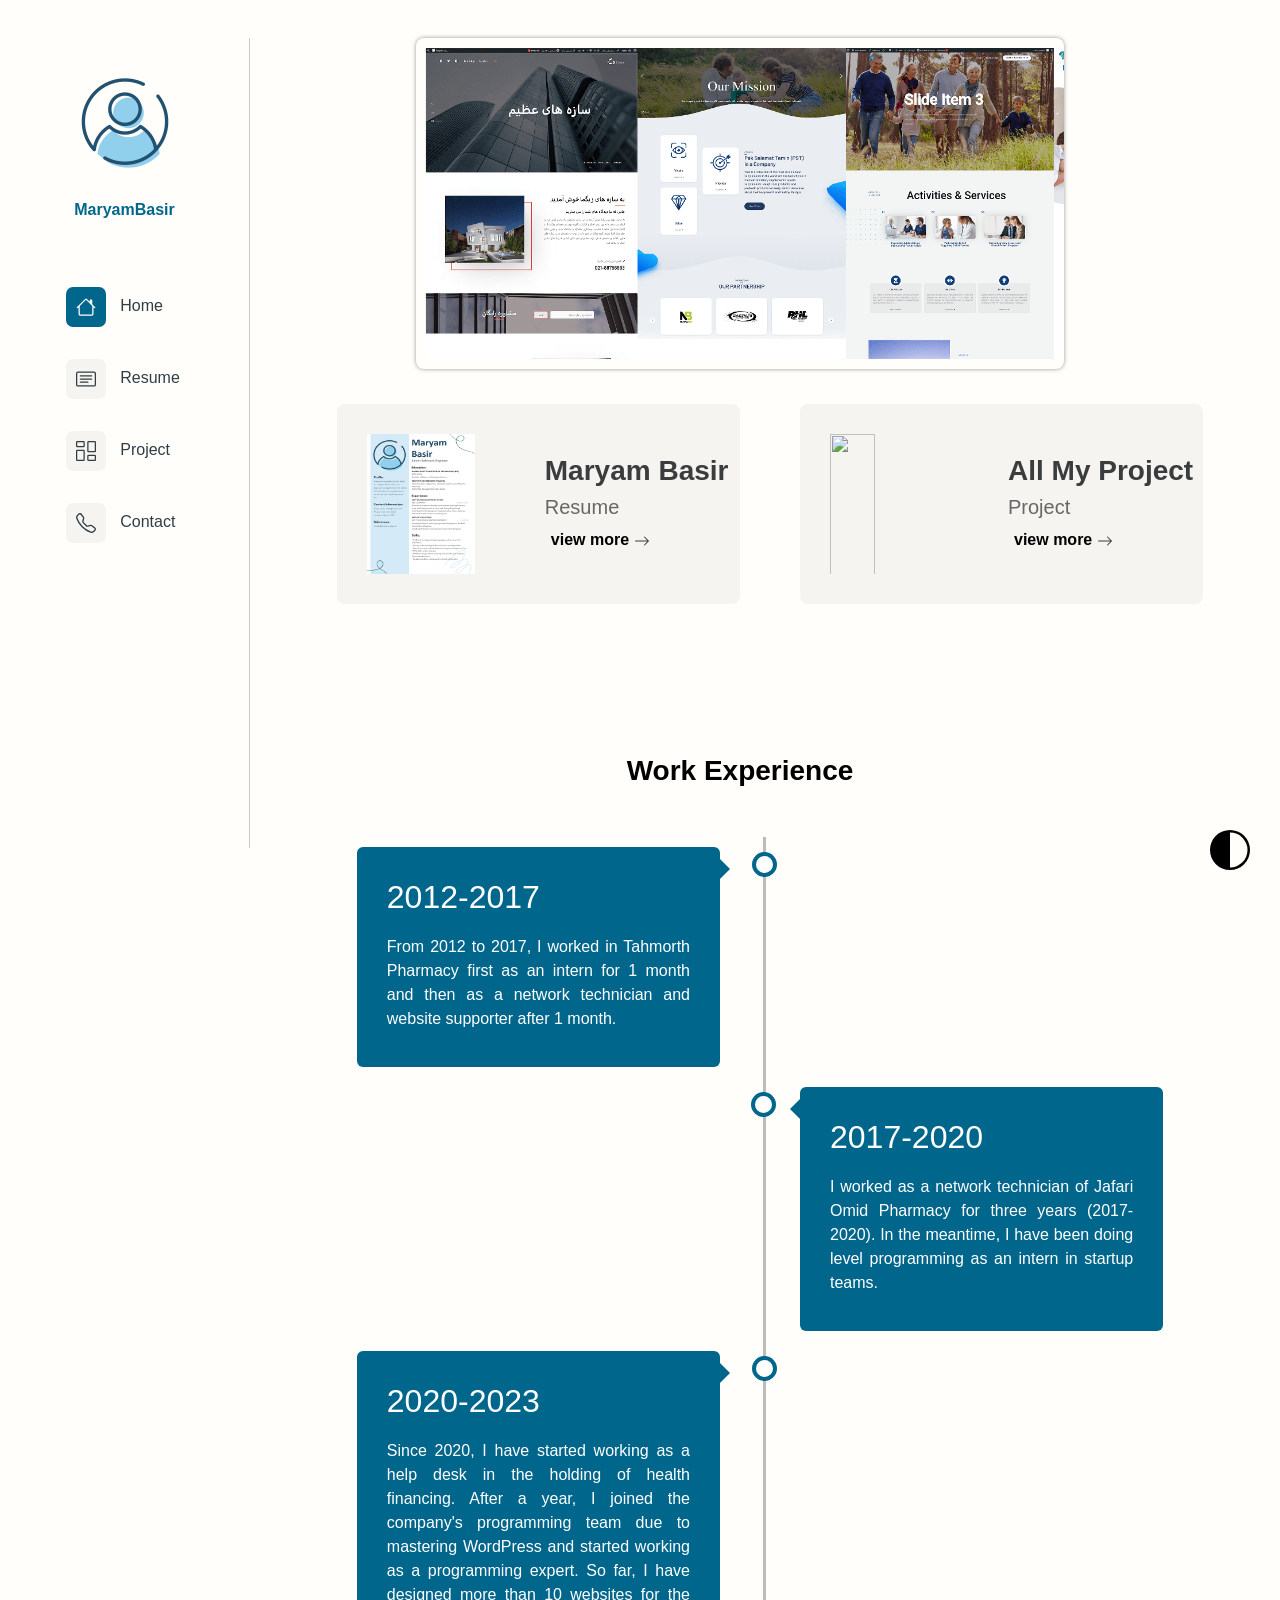
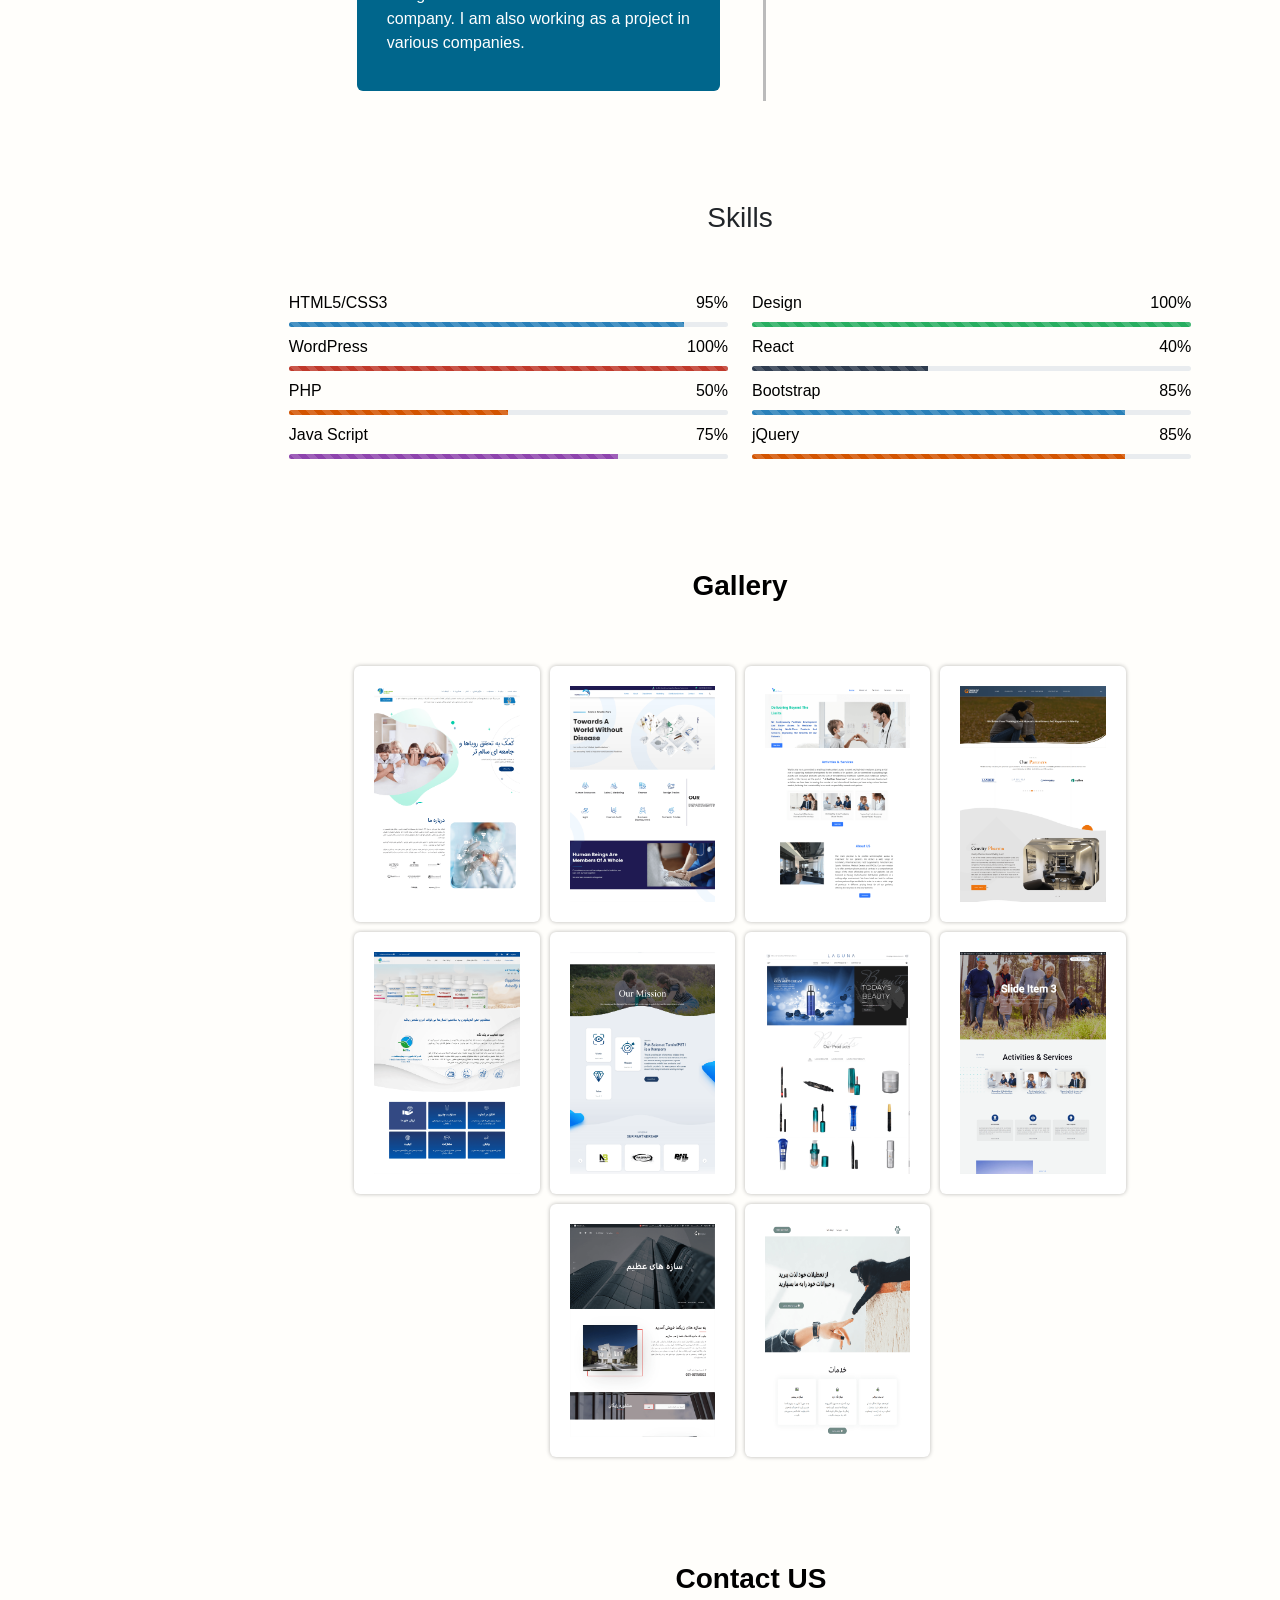
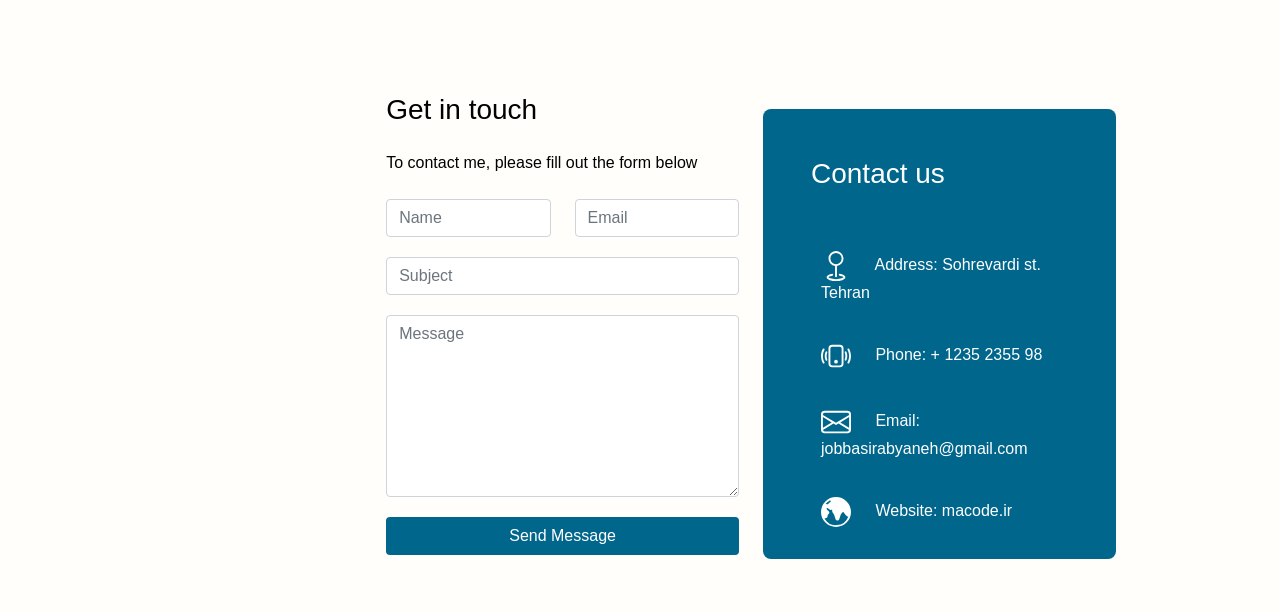
==== index.html @ 0534654c "Update index.html" ====
<!DOCTYPE html>
<html lang="en" data-theme="light">

<head>
    <meta charset="UTF-8">
    <meta name="viewport" content="width=device-width, initial-scale=1.0">
    <link rel="stylesheet" href="assets/css/bootstrap.min.css">
    <link rel="stylesheet" href="https://cdn.jsdelivr.net/npm/swiper@10/swiper-bundle.min.css" />
    <link rel="stylesheet" href="assets/css/main.css">
    <title>CV</title>
</head>

<body>
    <div class="mainBody col-12">
        <div class="sidebar col-3">
            <div class="border_left">
                <div class="profile_img">
                    <img class="profile_jpg" src="assets/img/profile.png">
                </div>
                <div class="fullName">Maryam Basir</div>
                <div class="menu_item">
                    <a href="#home">
                        <svg xmlns="http://www.w3.org/2000/svg" width="40" height="40" fill="currentColor"
                            class="bi bi-house active" viewBox="0 0 16 16">
                            <path
                                d="M8.707 1.5a1 1 0 0 0-1.414 0L.646 8.146a.5.5 0 0 0 .708.708L2 8.207V13.5A1.5 1.5 0 0 0 3.5 15h9a1.5 1.5 0 0 0 1.5-1.5V8.207l.646.647a.5.5 0 0 0 .708-.708L13 5.793V2.5a.5.5 0 0 0-.5-.5h-1a.5.5 0 0 0-.5.5v1.293L8.707 1.5ZM13 7.207V13.5a.5.5 0 0 1-.5.5h-9a.5.5 0 0 1-.5-.5V7.207l5-5 5 5Z" />
                        </svg>
                        <span class="navi">Home</span>
                    </a>
                    <a href="#Experience">
                        <svg xmlns="http://www.w3.org/2000/svg" width="40" height="40" fill="currentColor"
                            class="bi bi-card-text" viewBox="0 0 16 16">
                            <path
                                d="M14.5 3a.5.5 0 0 1 .5.5v9a.5.5 0 0 1-.5.5h-13a.5.5 0 0 1-.5-.5v-9a.5.5 0 0 1 .5-.5h13zm-13-1A1.5 1.5 0 0 0 0 3.5v9A1.5 1.5 0 0 0 1.5 14h13a1.5 1.5 0 0 0 1.5-1.5v-9A1.5 1.5 0 0 0 14.5 2h-13z" />
                            <path
                                d="M3 5.5a.5.5 0 0 1 .5-.5h9a.5.5 0 0 1 0 1h-9a.5.5 0 0 1-.5-.5zM3 8a.5.5 0 0 1 .5-.5h9a.5.5 0 0 1 0 1h-9A.5.5 0 0 1 3 8zm0 2.5a.5.5 0 0 1 .5-.5h6a.5.5 0 0 1 0 1h-6a.5.5 0 0 1-.5-.5z" />
                        </svg>
                        <span class="navi">Resume</span>
                    </a>
                    <a href="#gallery_project">
                        <svg xmlns="http://www.w3.org/2000/svg" width="40" height="40" fill="currentColor"
                            class="bi bi-columns-gap" viewBox="0 0 16 16">
                            <path
                                d="M6 1v3H1V1h5zM1 0a1 1 0 0 0-1 1v3a1 1 0 0 0 1 1h5a1 1 0 0 0 1-1V1a1 1 0 0 0-1-1H1zm14 12v3h-5v-3h5zm-5-1a1 1 0 0 0-1 1v3a1 1 0 0 0 1 1h5a1 1 0 0 0 1-1v-3a1 1 0 0 0-1-1h-5zM6 8v7H1V8h5zM1 7a1 1 0 0 0-1 1v7a1 1 0 0 0 1 1h5a1 1 0 0 0 1-1V8a1 1 0 0 0-1-1H1zm14-6v7h-5V1h5zm-5-1a1 1 0 0 0-1 1v7a1 1 0 0 0 1 1h5a1 1 0 0 0 1-1V1a1 1 0 0 0-1-1h-5z" />
                        </svg>
                        <span class="navi">Project</span>
                    </a>
                    <a href="#contact">
                        <svg xmlns="http://www.w3.org/2000/svg" width="40" height="40" fill="currentColor"
                            class="bi bi-telephone" viewBox="0 0 16 16">
                            <path
                                d="M3.654 1.328a.678.678 0 0 0-1.015-.063L1.605 2.3c-.483.484-.661 1.169-.45 1.77a17.568 17.568 0 0 0 4.168 6.608 17.569 17.569 0 0 0 6.608 4.168c.601.211 1.286.033 1.77-.45l1.034-1.034a.678.678 0 0 0-.063-1.015l-2.307-1.794a.678.678 0 0 0-.58-.122l-2.19.547a1.745 1.745 0 0 1-1.657-.459L5.482 8.062a1.745 1.745 0 0 1-.46-1.657l.548-2.19a.678.678 0 0 0-.122-.58L3.654 1.328zM1.884.511a1.745 1.745 0 0 1 2.612.163L6.29 2.98c.329.423.445.974.315 1.494l-.547 2.19a.678.678 0 0 0 .178.643l2.457 2.457a.678.678 0 0 0 .644.178l2.189-.547a1.745 1.745 0 0 1 1.494.315l2.306 1.794c.829.645.905 1.87.163 2.611l-1.034 1.034c-.74.74-1.846 1.065-2.877.702a18.634 18.634 0 0 1-7.01-4.42 18.634 18.634 0 0 1-4.42-7.009c-.362-1.03-.037-2.137.703-2.877L1.885.511z" />
                        </svg>
                        <span class="navi">Contact</span>
                    </a>
                </div>
            </div>
        </div>
        <div class="content d-flex flex-wrap" id="home">
            <!-- Swiper -->
            <div class="swiper mySwiper">
                <div class="swiper-wrapper">
                    <div class="swiper-slide"><img src="assets/img/banner1.png" alt=""></div>
                    <div class="swiper-slide"><img src="assets/img/banner2.png" alt=""></div>
                    <div class="swiper-slide"><img src="assets/img/banner3.png" alt=""></div>
                </div>
                <div class="swiper-scrollbar"></div>
            </div>

            <div class="col-6 cv">
                <a href="#Experience" class="link_cv">
                    <img class="cv_img col-5" src="assets/img/cv.png" alt="">
                    <div class="info col-7">
                        <h3 class="cv_name">Maryam Basir</h3>
                        <h5 class="cv_title">Resume</h5>
                        <button class="cv_btn">view more
                            <span class="navi">
                                <svg xmlns="http://www.w3.org/2000/svg" width="16" height="16" fill="#3b3c3d"
                                    class="bi bi-arrow-right" viewBox="0 0 16 16">
                                    <path fill-rule="evenodd"
                                        d="M1 8a.5.5 0 0 1 .5-.5h11.793l-3.147-3.146a.5.5 0 0 1 .708-.708l4 4a.5.5 0 0 1 0 .708l-4 4a.5.5 0 0 1-.708-.708L13.293 8.5H1.5A.5.5 0 0 1 1 8z" />
                                </svg>
                            </span>
                        </button>
                    </div>
                </a>
            </div>

            <div class="col-6 cv">
                <a href="#gallery_project" class="link_cv">
                    <img class="cv_img col-5" src="assets/img/grid.png" alt="">
                    <div class="info col-7">
                        <h3 class="cv_name">All My Project</h3>
                        <h5 class="cv_title">Project</h5>
                        <button class="cv_btn">view more
                            <span class="navi">
                                <svg xmlns="http://www.w3.org/2000/svg" width="16" height="16" fill="#3b3c3d"
                                    class="bi bi-arrow-right" viewBox="0 0 16 16">
                                    <path fill-rule="evenodd"
                                        d="M1 8a.5.5 0 0 1 .5-.5h11.793l-3.147-3.146a.5.5 0 0 1 .708-.708l4 4a.5.5 0 0 1 0 .708l-4 4a.5.5 0 0 1-.708-.708L13.293 8.5H1.5A.5.5 0 0 1 1 8z" />
                                </svg>
                            </span>
                        </button>
                    </div>
                </a>
            </div>


            <h3 class="tl-title" id="Experience">Work Experience</h3>
            <div class="tl">
                <div class="tl-container tl-left">
                    <div class="tl-content">
                        <h2>2012-2017</h2>
                        <p>

                            From 2012 to 2017, I worked in Tahmorth Pharmacy first as an intern for 1 month and then as
                            a network technician and website supporter after 1 month.
                        </p>
                    </div>
                </div>
                <div class="tl-container tl-right">
                    <div class="tl-content">
                        <h2>2017-2020</h2>
                        <p>
                            I worked as a network technician of Jafari Omid Pharmacy for three years (2017-2020). In the
                            meantime, I have been doing level programming as an intern in startup teams.
                        </p>
                    </div>
                </div>
                <div class="tl-container tl-left">
                    <div class="tl-content">
                        <h2>2020-2023</h2>
                        <p>
                            Since 2020, I have started working as a help desk in the holding of health financing. After
                            a year, I joined the company's programming team due to mastering WordPress and started
                            working as a programming expert. So far, I have designed more than 10 websites for the
                            company. I am also working as a project in various companies.
                        </p>
                    </div>
                </div>

            </div>

            <div id="fh5co-skills" class="animate-box">
                <div class="container">
                    <div class="row">
                        <div class="col-md-8 col-md-offset-2 text-center fh5co-heading">
                            <h3>Skills</h3>
                        </div>
                    </div>

                    <div class="row">
                        <div class="col-md-6">
                            <div class="progress-wrap">
                                <h3><span class="navi name-left">HTML5/CSS3</span><span
                                        class="navi value-right">95%</span></h3>
                                <div class="progress">
                                    <div class="progress-bar progress-bar-1 progress-bar-striped active"
                                        role="progressbar" aria-valuenow="90" aria-valuemin="0" aria-valuemax="100"
                                        style="width:90%">
                                    </div>
                                </div>
                            </div>
                            <div class="progress-wrap">
                                <h3><span class="navi name-left">WordPress</span><span
                                        class=" navi value-right">100%</span></h3>
                                <div class="progress">
                                    <div class="progress-bar progress-bar-2 progress-bar-striped active"
                                        role="progressbar" aria-valuenow="100" aria-valuemin="0" aria-valuemax="100"
                                        style="width:100%">
                                    </div>
                                </div>
                            </div>
                            <div class="progress-wrap">
                                <h3><span class=" navi name-left">PHP</span><span class="navi value-right">50%</span>
                                </h3>
                                <div class="progress">
                                    <div class="progress-bar progress-bar-3 progress-bar-striped active"
                                        role="progressbar" aria-valuenow="50" aria-valuemin="0" aria-valuemax="100"
                                        style="width:50%">
                                    </div>
                                </div>
                            </div>
                            <div class="progress-wrap">
                                <h3><span class="navi name-left">Java Script</span><span
                                        class="navi value-right">75%</span></h3>
                                <div class="progress">
                                    <div class="progress-bar progress-bar-4 progress-bar-striped active"
                                        role="progressbar" aria-valuenow="70" aria-valuemin="0" aria-valuemax="100"
                                        style="width:75%">
                                    </div>
                                </div>
                            </div>
                        </div>
                        <div class="col-md-6">
                            <div class="progress-wrap">
                                <h3><span class="navi name-left">Design</span><span class="navi value-right">100%</span>
                                </h3>
                                <div class="progress">
                                    <div class="progress-bar progress-bar-5 progress-bar-striped active"
                                        role="progressbar" aria-valuenow="100" aria-valuemin="0" aria-valuemax="100"
                                        style="width:100%">
                                    </div>
                                </div>
                            </div>
                            <div class="progress-wrap">
                                <h3><span class="navi name-left">React</span><span class="navi value-right">40%</span>
                                </h3>
                                <div class="progress">
                                    <div class="progress-bar progress-bar-striped active" role="progressbar"
                                        aria-valuenow="70" aria-valuemin="0" aria-valuemax="100" style="width:40%">
                                    </div>
                                </div>
                            </div>
                            <div class="progress-wrap">
                                <h3><span class="navi name-left">Bootstrap</span><span
                                        class="navi value-right">85%</span></h3>
                                <div class="progress">
                                    <div class="progress-bar progress-bar-1 progress-bar-striped active"
                                        role="progressbar" aria-valuenow="85" aria-valuemin="0" aria-valuemax="100"
                                        style="width:85%">
                                    </div>
                                </div>
                            </div>
                            <div class="progress-wrap">
                                <h3><span class="navi name-left">jQuery</span><span class="navi value-right">85%</span>
                                </h3>
                                <div class="progress">
                                    <div class="progress-bar progress-bar-3 progress-bar-striped active"
                                        role="progressbar" aria-valuenow="75" aria-valuemin="0" aria-valuemax="100"
                                        style="width:85%">
                                    </div>
                                </div>
                            </div>
                        </div>
                    </div>
                </div>
            </div>


            <div class="gallery_project" id="gallery_project">
                <h3 class="gallery_title"> Gallery</h3>
                <div class="photo_gallery">
                    <img class="gallery" src="assets/img/rasta.png">
                    <img class="gallery" src="assets/img/shafa.png">
                    <img class="gallery" src="assets/img/vitality.png">
                    <img class="gallery" src="assets/img/gravity.png">
                    <img class="gallery" src="assets/img/tamin.png">
                    <img class="gallery" src="assets/img/pak.png">
                    <img class="gallery" src="assets/img/laguna.png">
                    <img class="gallery" src="assets/img/tamgen.png">
                    <img class="gallery" src="assets/img/zigma.png">
                    <img class="gallery" src="assets/img/pet.png">
                </div>
            </div>





            <section class="ftco-section" id="contact">
                <div class="container">
                    <div class="row justify-content-center">
                        <div class="col-md-6 text-center mb-5">
                            <h3 class="contact-title">Contact US</h3>
                        </div>
                    </div>
                    <div class="row justify-content-center">
                        <div class="col-lg-10 col-md-12">
                            <div class="wrapper">
                                <div class="row no-gutters">
                                    <div class="col-md-6 d-flex align-items-center formContact ">
                                        <div class="contact-wrap w-100 ">
                                            <h3 class="mb-4">Get in touch</h3>
                                            <div id="form-message-warning" class="mb-4"></div>
                                            <div id="form-message-success" class="mb-4">
                                                To contact me, please fill out the form below
                                            </div>
                                            <form method="POST" id="contactForm" name="contactForm">
                                                <div class="row">
                                                    <div class="col-md-6">
                                                        <div class="form-group">
                                                            <input type="text" class="form-control" name="name"
                                                                id="name" placeholder="Name">
                                                        </div>
                                                    </div>
                                                    <div class="col-md-6">
                                                        <div class="form-group">
                                                            <input type="email" class="form-control" name="email"
                                                                id="email" placeholder="Email">
                                                        </div>
                                                    </div>
                                                    <div class="col-md-12">
                                                        <div class="form-group">
                                                            <input type="text" class="form-control" name="subject"
                                                                id="subject" placeholder="Subject">
                                                        </div>
                                                    </div>
                                                    <div class="col-md-12">
                                                        <div class="form-group">
                                                            <textarea name="message" class="form-control" id="message"
                                                                cols="30" rows="7" placeholder="Message"></textarea>
                                                        </div>
                                                    </div>
                                                    <div class="col-md-12">
                                                        <div class="form-group">
                                                            <input type="submit" value="Send Message" id="submit" class="btn">
                                                            <div class="submitting"></div>
                                                        </div>
                                                    </div>
                                                </div>
                                            </form>
                                        </div>
                                    </div>
                                    <div class="col-md-6 d-flex align-items-center">
                                        <div class="info-wrap w-100 p-lg-5 ">
                                            <h3 class="md-4">Contact us</h3>
                                            <div class="dbox w-100 d-flex align-items-center">
                                                <div class="icon d-flex align-items-center justify-content-center">
                                                    <span class="navi fa fa-map-marker"></span>
                                                </div>
                                                <div class="text pl-3">
                                                    <p><span class="navi"><svg xmlns="http://www.w3.org/2000/svg"
                                                                width="30" height="30" fill="currentColor"
                                                                class="bi bi-geo" viewBox="0 0 16 16">
                                                                <path fill-rule="evenodd"
                                                                    d="M8 1a3 3 0 1 0 0 6 3 3 0 0 0 0-6zM4 4a4 4 0 1 1 4.5 3.969V13.5a.5.5 0 0 1-1 0V7.97A4 4 0 0 1 4 3.999zm2.493 8.574a.5.5 0 0 1-.411.575c-.712.118-1.28.295-1.655.493a1.319 1.319 0 0 0-.37.265.301.301 0 0 0-.057.09V14l.002.008a.147.147 0 0 0 .016.033.617.617 0 0 0 .145.15c.165.13.435.27.813.395.751.25 1.82.414 3.024.414s2.273-.163 3.024-.414c.378-.126.648-.265.813-.395a.619.619 0 0 0 .146-.15.148.148 0 0 0 .015-.033L12 14v-.004a.301.301 0 0 0-.057-.09 1.318 1.318 0 0 0-.37-.264c-.376-.198-.943-.375-1.655-.493a.5.5 0 1 1 .164-.986c.77.127 1.452.328 1.957.594C12.5 13 13 13.4 13 14c0 .426-.26.752-.544.977-.29.228-.68.413-1.116.558-.878.293-2.059.465-3.34.465-1.281 0-2.462-.172-3.34-.465-.436-.145-.826-.33-1.116-.558C3.26 14.752 3 14.426 3 14c0-.599.5-1 .961-1.243.505-.266 1.187-.467 1.957-.594a.5.5 0 0 1 .575.411z" />
                                                            </svg></span>
                                                        <span class="navi">Address:</span> Sohrevardi st. Tehran
                                                    </p>
                                                </div>
                                            </div>
                                            <div class="dbox w-100 d-flex align-items-center">
                                                <div class="icon d-flex align-items-center justify-content-center">
                                                    <span class="fa fa-phone"></span>
                                                </div>
                                                <div class="text pl-3">
                                                    <p><span class="navi">
                                                            <svg xmlns="http://www.w3.org/2000/svg" width="30"
                                                                height="30" fill="currentColor"
                                                                class="bi bi-phone-vibrate" viewBox="0 0 16 16">
                                                                <path
                                                                    d="M10 3a1 1 0 0 1 1 1v8a1 1 0 0 1-1 1H6a1 1 0 0 1-1-1V4a1 1 0 0 1 1-1h4zM6 2a2 2 0 0 0-2 2v8a2 2 0 0 0 2 2h4a2 2 0 0 0 2-2V4a2 2 0 0 0-2-2H6z" />
                                                                <path
                                                                    d="M8 12a1 1 0 1 0 0-2 1 1 0 0 0 0 2zM1.599 4.058a.5.5 0 0 1 .208.676A6.967 6.967 0 0 0 1 8c0 1.18.292 2.292.807 3.266a.5.5 0 0 1-.884.468A7.968 7.968 0 0 1 0 8c0-1.347.334-2.619.923-3.734a.5.5 0 0 1 .676-.208zm12.802 0a.5.5 0 0 1 .676.208A7.967 7.967 0 0 1 16 8a7.967 7.967 0 0 1-.923 3.734.5.5 0 0 1-.884-.468A6.967 6.967 0 0 0 15 8c0-1.18-.292-2.292-.807-3.266a.5.5 0 0 1 .208-.676zM3.057 5.534a.5.5 0 0 1 .284.648A4.986 4.986 0 0 0 3 8c0 .642.12 1.255.34 1.818a.5.5 0 1 1-.93.364A5.986 5.986 0 0 1 2 8c0-.769.145-1.505.41-2.182a.5.5 0 0 1 .647-.284zm9.886 0a.5.5 0 0 1 .648.284C13.855 6.495 14 7.231 14 8c0 .769-.145 1.505-.41 2.182a.5.5 0 0 1-.93-.364C12.88 9.255 13 8.642 13 8c0-.642-.12-1.255-.34-1.818a.5.5 0 0 1 .283-.648z" />
                                                            </svg>
                                                        </span>
                                                        <span class="navi">Phone:</span> <a class="contact"
                                                            href="tel://1234567920">+
                                                            1235 2355 98</a>
                                                    </p>
                                                </div>
                                            </div>
                                            <div class="dbox w-100 d-flex align-items-center">
                                                <div class="icon d-flex align-items-center justify-content-center">
                                                    <span class="fa fa-paper-plane"></span>
                                                </div>
                                                <div class="text pl-3">
                                                    <p><span class="navi"><svg xmlns="http://www.w3.org/2000/svg"
                                                                width="30" height="30" fill="currentColor"
                                                                class="bi bi-envelope" viewBox="0 0 16 16">
                                                                <path
                                                                    d="M0 4a2 2 0 0 1 2-2h12a2 2 0 0 1 2 2v8a2 2 0 0 1-2 2H2a2 2 0 0 1-2-2V4Zm2-1a1 1 0 0 0-1 1v.217l7 4.2 7-4.2V4a1 1 0 0 0-1-1H2Zm13 2.383-4.708 2.825L15 11.105V5.383Zm-.034 6.876-5.64-3.471L8 9.583l-1.326-.795-5.64 3.47A1 1 0 0 0 2 13h12a1 1 0 0 0 .966-.741ZM1 11.105l4.708-2.897L1 5.383v5.722Z" />
                                                            </svg></span>
                                                        <span class="navi">Email:</span> <a class="contact"
                                                            href="mailto:info@yoursite.com">jobbasirabyaneh@gmail.com</a>
                                                    </p>
                                                </div>
                                            </div>
                                            <div class="dbox w-100 d-flex align-items-center">
                                                <div class="icon d-flex align-items-center justify-content-center">
                                                    <span class="fa fa-globe"></span>
                                                </div>
                                                <div class="text pl-3">
                                                    <p><span class="navi"><svg xmlns="http://www.w3.org/2000/svg"
                                                                width="30" height="30" fill="currentColor"
                                                                class="bi bi-globe-central-south-asia"
                                                                viewBox="0 0 16 16">
                                                                <path
                                                                    d="M8 0a8 8 0 1 0 0 16A8 8 0 0 0 8 0ZM4.882 1.731a.482.482 0 0 0 .14.291.487.487 0 0 1-.126.78l-.291.146a.721.721 0 0 0-.188.135l-.48.48a1 1 0 0 1-1.023.242l-.02-.007a.996.996 0 0 0-.462-.04 7.03 7.03 0 0 1 2.45-2.027Zm-3 9.674.86-.216a1 1 0 0 0 .758-.97v-.184a1 1 0 0 1 .445-.832l.04-.026a1 1 0 0 0 .152-1.54L3.121 6.621a.414.414 0 0 1 .542-.624l1.09.818a.5.5 0 0 0 .523.047.5.5 0 0 1 .724.447v.455a.78.78 0 0 0 .131.433l.795 1.192a1 1 0 0 1 .116.238l.73 2.19a1 1 0 0 0 .949.683h.058a1 1 0 0 0 .949-.684l.73-2.189a1 1 0 0 1 .116-.238l.791-1.187A.454.454 0 0 1 11.743 8c.16 0 .306.084.392.218.557.875 1.63 2.282 2.365 2.282a.61.61 0 0 0 .04-.001 7.003 7.003 0 0 1-12.658.905Z" />
                                                            </svg></span>
                                                        <span class="navi">Website: </span> <a class="contact"
                                                            href="https://macode.ir/">macode.ir</a>
                                                    </p>
                                                </div>
                                            </div>
                                        </div>
                                    </div>
                                </div>
                            </div>
                        </div>
                    </div>
                </div>
            </section>
        </div>





        <div class="mode_btn" id="theme_switcher">
                <svg xmlns="http://www.w3.org/2000/svg" width="40" height="40" fill="none" class="bi bi-circle-half"
                    viewBox="0 0 16 16">
                    <path d="M8 15A7 7 0 1 0 8 1v14zm0 1A8 8 0 1 1 8 0a8 8 0 0 1 0 16z" />
                </svg>
        </div>
    </div>
    <script src="assets/js/jquery-3.6.4.min.js"></script>
    <script src="assets/js/bootstrap.min.js"></script>
    <script src="https://cdn.jsdelivr.net/npm/swiper@10/swiper-bundle.min.js"></script>
    <script src="assets/js/main.js"></script>

    <script>
        var swiper = new Swiper(".mySwiper", {
            scrollbar: {
                el: ".swiper-scrollbar",
                hide: true,
            },
          loop:true
        });
        setInterval(function(){
            swiper.slideNext();
        },3000)
    </script>
</body>


</html>
---- assets/css/main.css ----
:root[data-theme="light"] {
  --bg-main: #fffefb;
  --side-nave: #313d44;
  --bg-active-icon: #00668c;
  --icon-active: #fff;
  --bg-notActive-icon: #f5f4f1;
  --notActive-icon: #313d44;
  --icon-hover: #d4eaf7;
  --border-left-sidebar: #cccbc8;
  --fullName: #313d44;
  --bg-box: #f5f4f1;
  --cv-name: #3b3c3d;
  --cv-title: #676767;
  --bg-cv-btn: #f5f4f1;
  --cv-btn-hover: #00668c;
  --cv-btn-icon-hover: #00668c;
  --bi-circle-half: #000;
  --bi-bi-circle-half:#000;
  --title-content:#000;
}

:root[data-theme="dark"] {
  --bg-main: #151515;
  --side-nave: #fff;
  --bg-active-icon: #00668c;
  --icon-active: #fff;
  --bg-notActive-icon: #f5f4f1;
  --notActive-icon: #313d44;
  --icon-hover: #d4eaf7;
  --border-left-sidebar: #cccbc8;
  --fullName: #fff;
  --bg-box: #f5f4f1;
  --cv-name: #3b3c3d;
  --cv-title: #676767;
  --bg-cv-btn: #f5f4f1;
  --cv-btn-hover: #00668c;
  --cv-btn-icon-hover: #00668c;
  --bi-circle-half: #fff;
  --bi-bi-circle-half:#fff;
  --title-content:#fff;
}

html {
  scroll-behavior: smooth;
}

body {
  margin: 0;
  font-family: "Lato", sans-serif;
  background-color: var(--bg-main);
}


.swiper {
  width: 70%;
  height: 60%;
  margin-bottom: 20px;
  box-shadow: 0 0 4px 0 #00000069;
  border-radius: 8px;
  padding: 10px;
}

.swiper-slide {
  text-align: center;
  font-size: 18px;
  background: #fff;
  display: flex;
  justify-content: center;
  align-items: center;
}

.swiper-slide img {
  display: block;
  width: 100%;
  height: 100%;
  object-fit: cover;
}

.sidebar.col-3 {
  margin: 0;
  padding: 0;
  max-width: 250px;
  position: fixed;
  height: 100%;
  overflow: hidden;
}

.sidebar.col-3 a {
  display: block;
  color: var(--side-nave);
  padding: 16px;
  text-decoration: none;
}

svg.bi.bi-house.active {
  padding: 10px;
  background-color: var(--bg-active-icon);
  border-radius: 7px;
  color: var(--icon-active);
  margin-right: 10px;
  text-align: center;
  vertical-align: middle;

}

svg.bi.bi-card-text,
svg.bi.bi-columns-gap,
svg.bi.bi-telephone {
  padding: 10px;
  background-color: var(--bg-notActive-icon);
  border-radius: 7px;
  color: var(--notActive-icon);
  margin-right: 10px;
  text-align: center;
  vertical-align: middle;

}

svg.bi.bi-card-text:hover,
svg.bi.bi-columns-gap:hover,
svg.bi.bi-telephone:hover {
  background-color: var(--icon-hover);
}

div.content {
  margin-left: 200px;
  overflow: auto;
  padding-top: 3%;
  padding-bottom: 3%;
  padding-left: 6%;
  padding-right: 6%;
}

.menu_item {
  padding-top: 20%;
  padding-left: 20%;
}

.profile_img {
  display: flex;
  justify-content: center;
  padding: 25px;
}

.profile_jpg {
  width: 100px;
  border-radius: 50%;
}

.border_left {
  padding-top: 40%;
  padding-bottom: 40%;
}

.border_left {
  margin-top: 15%;
  padding-top: 4%;
  padding-bottom: 4%;
  border-right: 1px solid var(--border-left-sidebar);
  margin-bottom: 15%;
  height: 90vh;
}

.fullName {
  display: flex;
  justify-content: center;
  font-weight: 600;
  color: var(--fullName);
}

.cv .link_cv {
  display: flex;
  flex-direction: row;
  margin-top: 15px;
  background-color: var(--bg-box);
  border-radius: 8px;
  align-items: center;
  justify-content: center;
  text-decoration: none;
  margin-left: 60px;
}

img.cv_img {
  height: 200px;
  padding: 30px;
}

.grid_content.d-flex {
  padding-top: 30px;
}

.info.col-7 {
  display: flex;
  flex-direction: column;
  align-items: start;
  padding-left: 40px;
}

h3.cv_name {
  color: var(--cv-name);
  font-weight: 600;
}

h5.cv_title {
  font-weight: 500;
  color: var(--cv-title);
}

button.cv_btn {
  border: none;
  background-color: var(--bg-cv-btn);
  font-weight: 600;
}

button.cv_btn:hover {
  color: var(--cv-btn-hover);
  font-weight: 600;
}

svg.bi.bi-arrow-right:hover {
  color: var(--cv-btn-icon-hover);
}

img.project_sample {
  height: 200px;
}

.col-5.d-flex {
  padding: 40px;
  background-color: #f5f4f1;
}

.mode_btn {
  position: fixed;
  bottom: 30px;
  right: 30px;
}


.tl {
  position: relative;
  max-width: 1200px;
  margin: 0 auto;
  margin-left: 40px !important;
  display: flex;
  flex-direction: column;
  justify-content: center;
}

.tl::after {
  content: "";
  position: absolute;
  width: 3px;
  background-color: #bbbbbb;
  top: 0;
  bottom: 0;
  left: 50%;
  margin-left: 3px;
}

.tl-container {
  padding: 10px 40px;
  position: relative;
  background-color: inherit;
  width: 50%;
}

.tl-container::after {
  content: "";
  position: absolute;
  width: 25px;
  height: 25px;
  right: -17px;
  background-color: #fff;
  border: 4px solid #00668c;
  top: 15px;
  border-radius: 50%;
  z-index: 1;
}

.tl-left {
  left: 0;
}

.tl-right {
  left: 50%;
}

.tl-left::before {
  content: " ";
  height: 0;
  position: absolute;
  top: 22px;
  width: 0;
  z-index: 1;
  right: 30px;
  border: medium solid #fff;
  border-width: 10px 0 10px 10px;
  border-color: transparent transparent transparent #00668c;
}

.tl-right::before {
  content: " ";
  height: 0;
  position: absolute;
  top: 22px;
  width: 0;
  z-index: 1;
  left: 30px;
  border: medium solid #fff;
  border-width: 10px 10px 10px 0;
  border-color: transparent #00668c transparent transparent;
}

.tl-right::after {
  left: -9px;
}

.tl-content {
  padding: 20px 30px;
  background-color: #00668c;
  position: relative;
  color: #fff;
  border-radius: 6px;
  text-align: justify;
}


h3.tl-title {
  display: flex;
  justify-content: center;
  align-items: center;
  width: 100%;
  margin-top: 150px;
  margin-bottom: 50px;
  font-weight: 600;
  color: var(--title-content);
}

h2 {
  line-height: 60px;
}


.progress-wrap {
  width: 100%;
  float: left;
  margin-bottom: 10px;
}

.progress-wrap h3 {
  font-size: 16px;
  display: block;
  margin-bottom: 10px;
  float: left;
  width: 100%;
  color: var(--title-content);
}

.progress-wrap h3 .name-left {
  float: left;
  color: var(--title-content);
}

.progress-wrap h3 .value-right {
  float: right;
  color: var(--title-content);
}

.progress {
  width: 100%;
  float: left;
  height: 5px;
  box-shadow: none;
}

.progress-bar {
  background-color: #2F3C4F;
  height: 5px;
  display: block;
  box-shadow: none;
}

.progress-bar.progress-bar-1 {
  background-color: #2980b9 !important;
}

.progress-bar.progress-bar-2 {
  background-color: #c0392b !important;
}

.progress-bar.progress-bar-3 {
  background-color: #d35400 !important;
}

.progress-bar.progress-bar-4 {
  background-color: #8e44ad !important;
}

.progress-bar.progress-bar-5 {
  background-color: #27ae60 !important;
}

div#fh5co-skills {
  width:100%;
}

.col-md-8.col-md-offset-2.text-center.fh5co-heading {
  margin-top: 100px;
  width: -webkit-fill-available;
  margin-bottom: 50px;
  
}

.col-md-8.col-md-offset-2.text-center.fh5co-heading h2 {
  font-weight: 600;
}

a.contact {
  color: #fff !important;
  text-decoration: none;
}

textarea,
input {
  margin-bottom: 20px;
}

input.btn {
  background-color: #00668c;
  color: #fff;
  width: 100%;
}

.info-wrap.w-100.p-lg-5 {
  color: #fff;
  background-color: #00668c;
  border-radius: 8px;
  height: 450px;
}

.row.justify-content-center {
  margin-left: 10px;
}

h3.contact-title {
  font-weight: 600;
  margin-top: 100px;
  margin-bottom: 50px;
  color: var(--title-content);
}


.gallery_project {
  display: flex;
  flex-direction: column;
  justify-content: center;
  align-items: center;
}

h3.gallery_title {
  display: flex;
  font-weight: 600;
  padding-top: 100px;
  padding-bottom: 50px;
  color: var(--title-content);
}

img.gallery {
  width: 20%;
  padding: 20px;
  margin: 5px;
  box-shadow: 0 0 4px 0 #00000047;
  border-radius: 6px;
  background-color: #fff;
  transition: all 1s ease;
}

img.gallery:hover {
  transform: scale(1.2);
}

.photo_gallery {
  display: flex;
  align-content: flex-start;
  flex-flow: row wrap;
  justify-content: center;
}


span.navi {
  opacity: 1 !important;
}


span {
  opacity: 0 !important;
  transition: all 4s ease !important;
}

span.fade {
  opacity: 1 !important;
  color: #00668c;
}
svg.bi.bi-circle-half {
  fill: var(--bi-bi-circle-half);
}

h3.mb-4 {
  color: var(--title-content);
}

div.mb-4{
  color: var(--title-content);
}

svg.bi.bi-geo {
  margin-right: 20px;
}
svg.bi.bi-phone-vibrate{
  margin-right: 20px;
}
svg.bi.bi-envelope{
  margin-right: 20px;
}
svg.bi.bi-globe-central-south-asia{
  margin-right: 20px;
}
.dbox.w-100.d-flex.align-items-center {
  padding: 10px;
}
h3.md-4 {
  margin-bottom: 50px;
}

.btn#submit{
  color:"#fff";
}
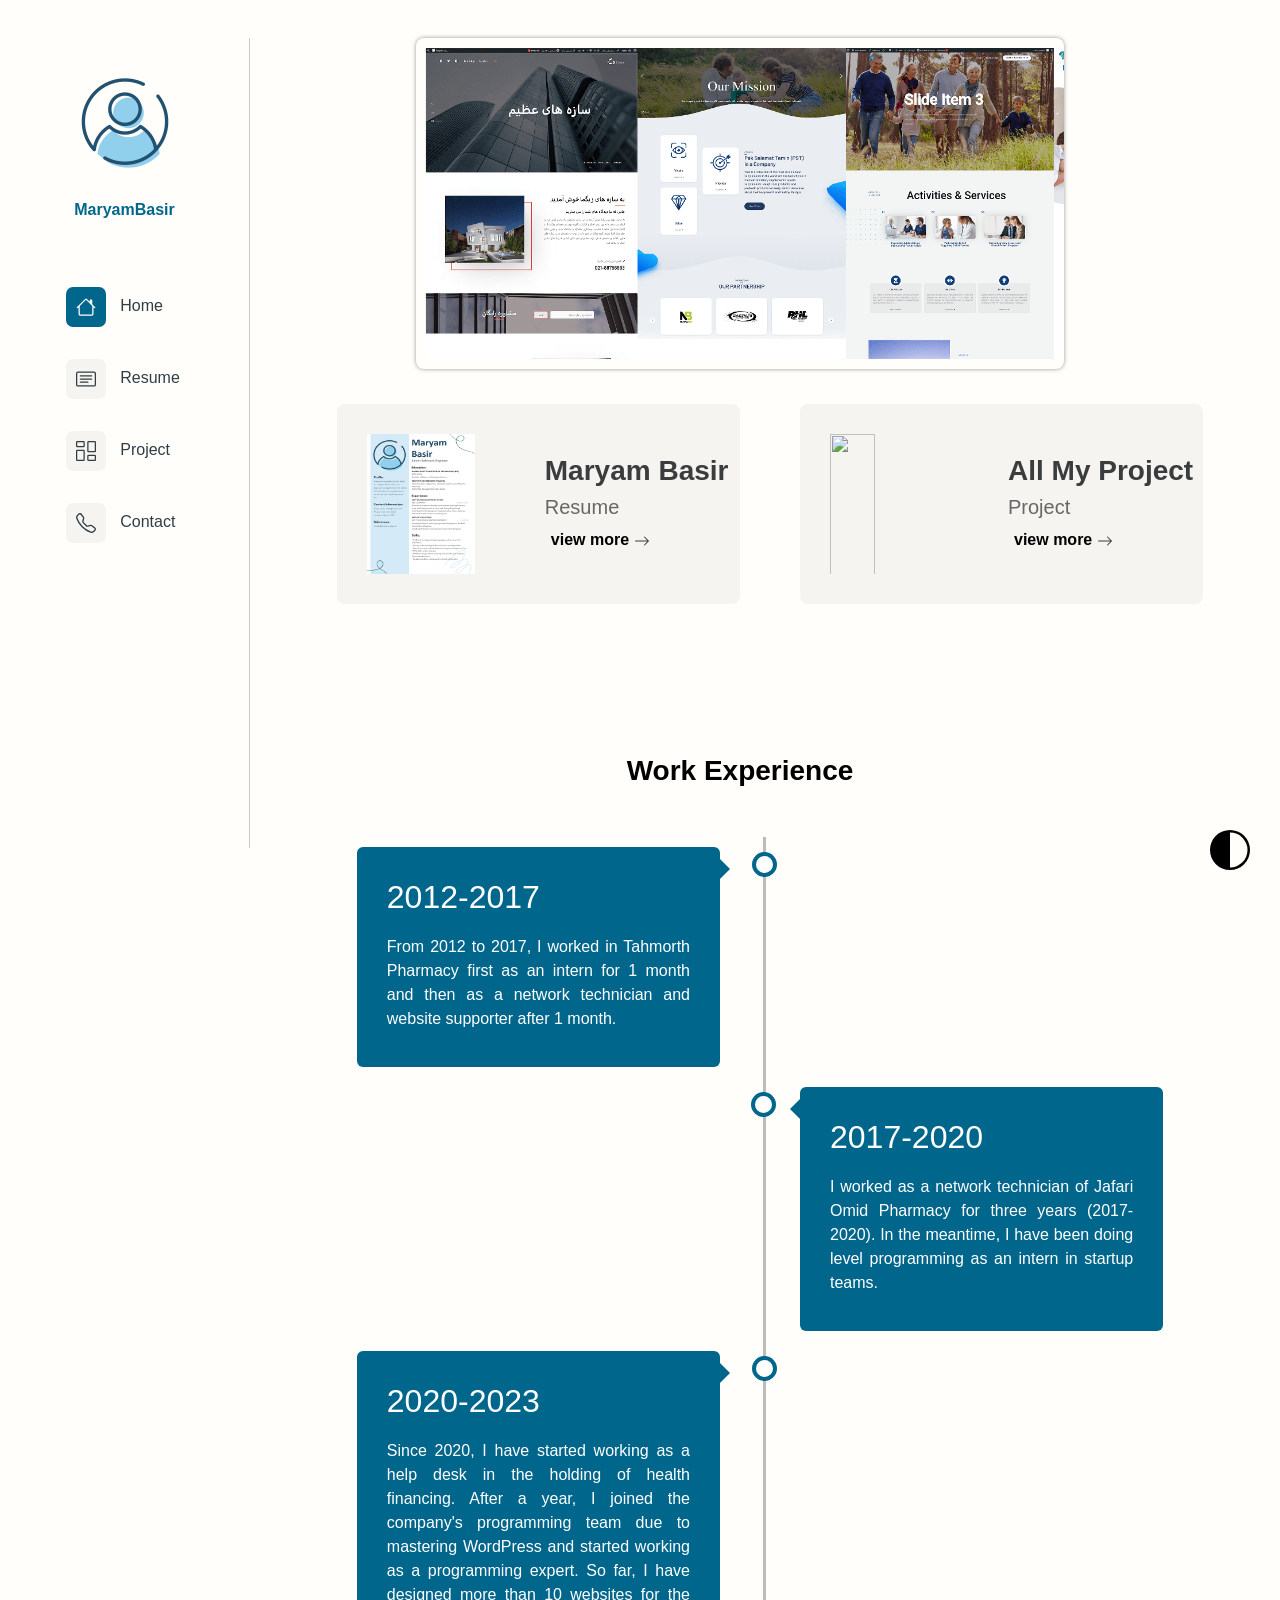
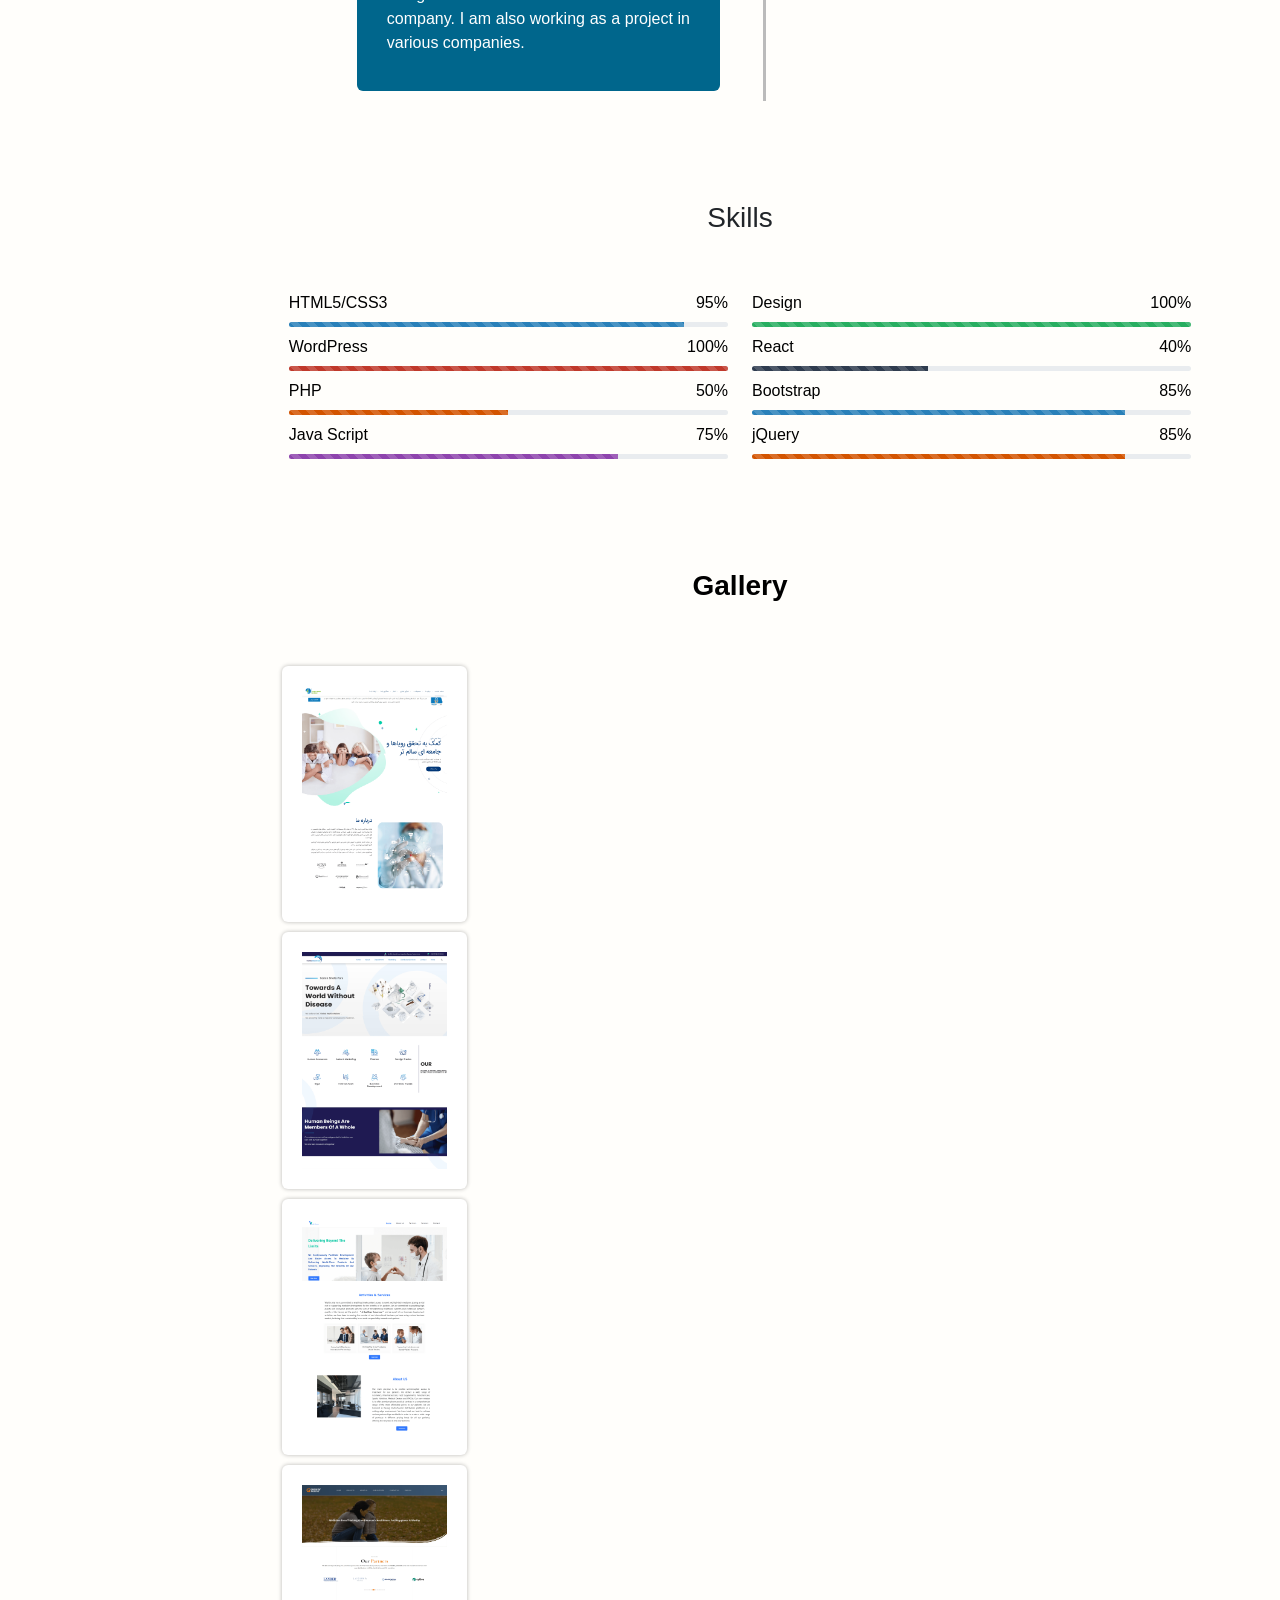
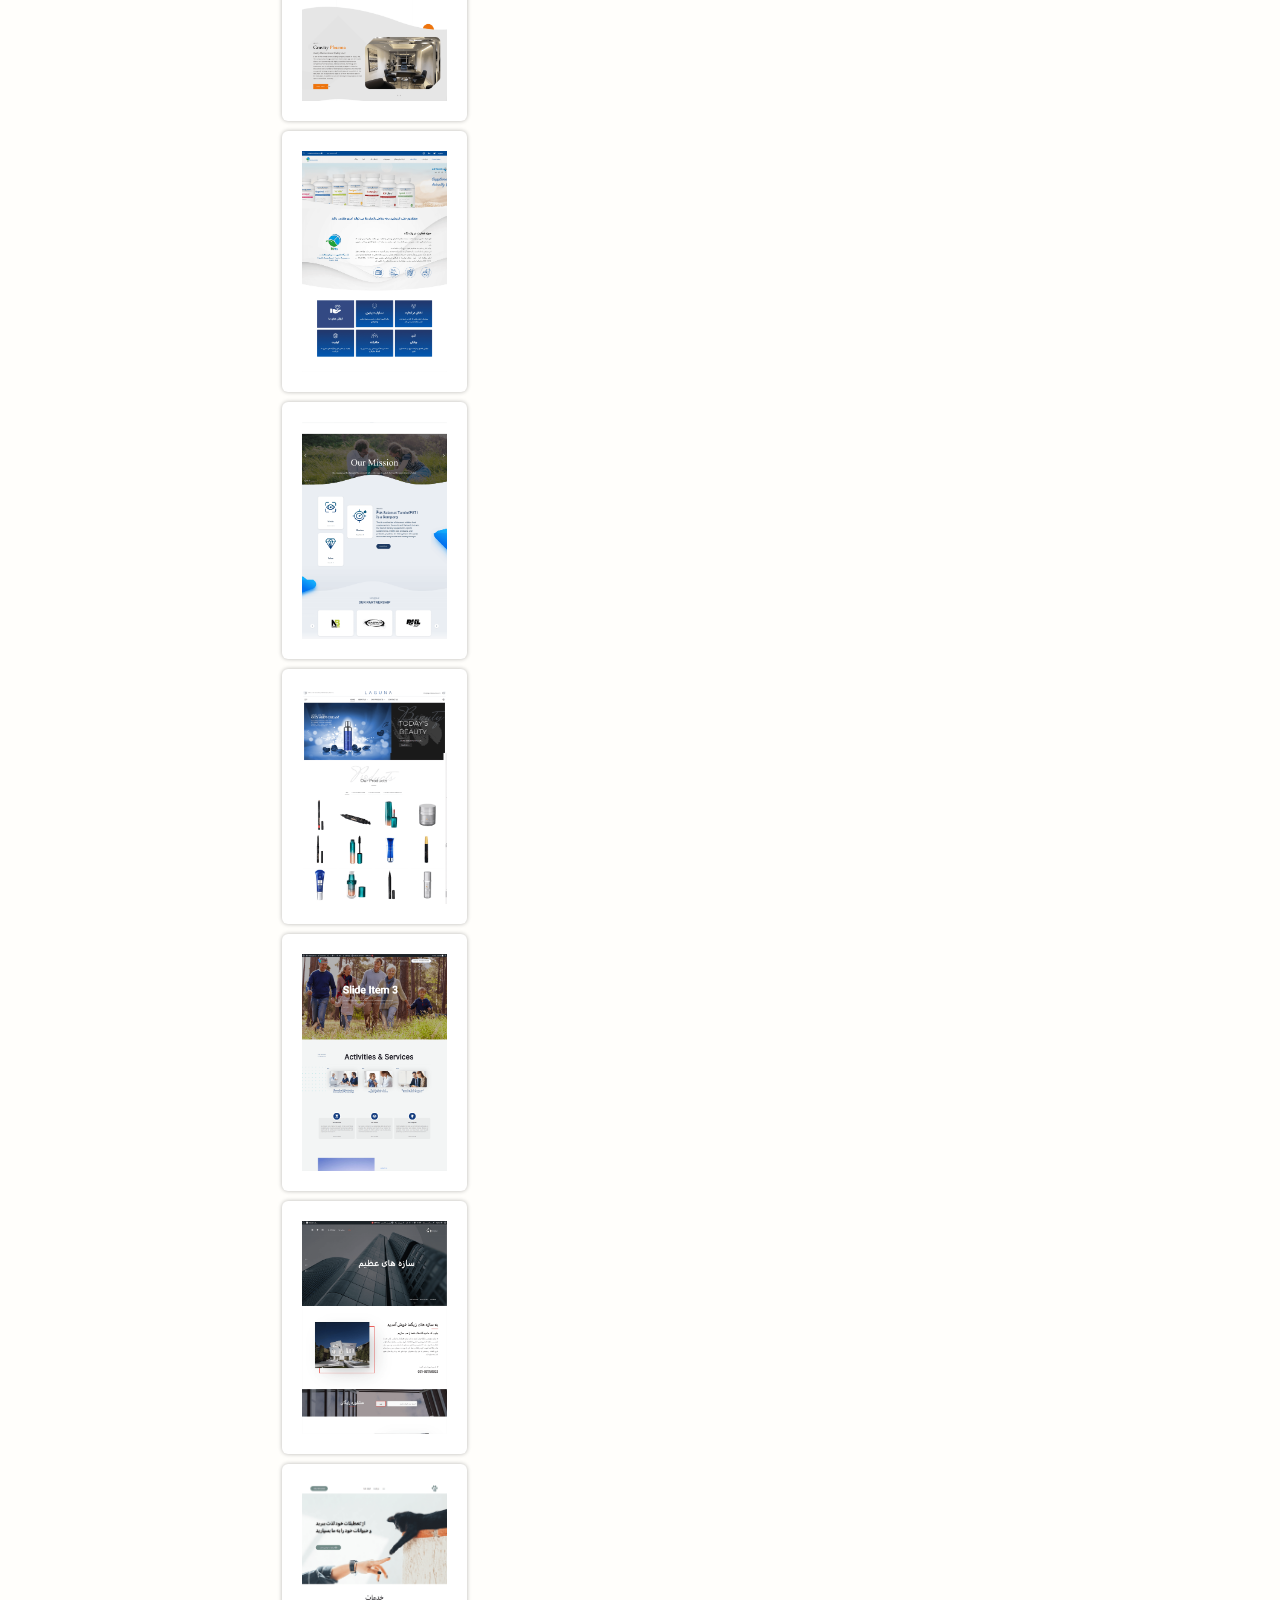
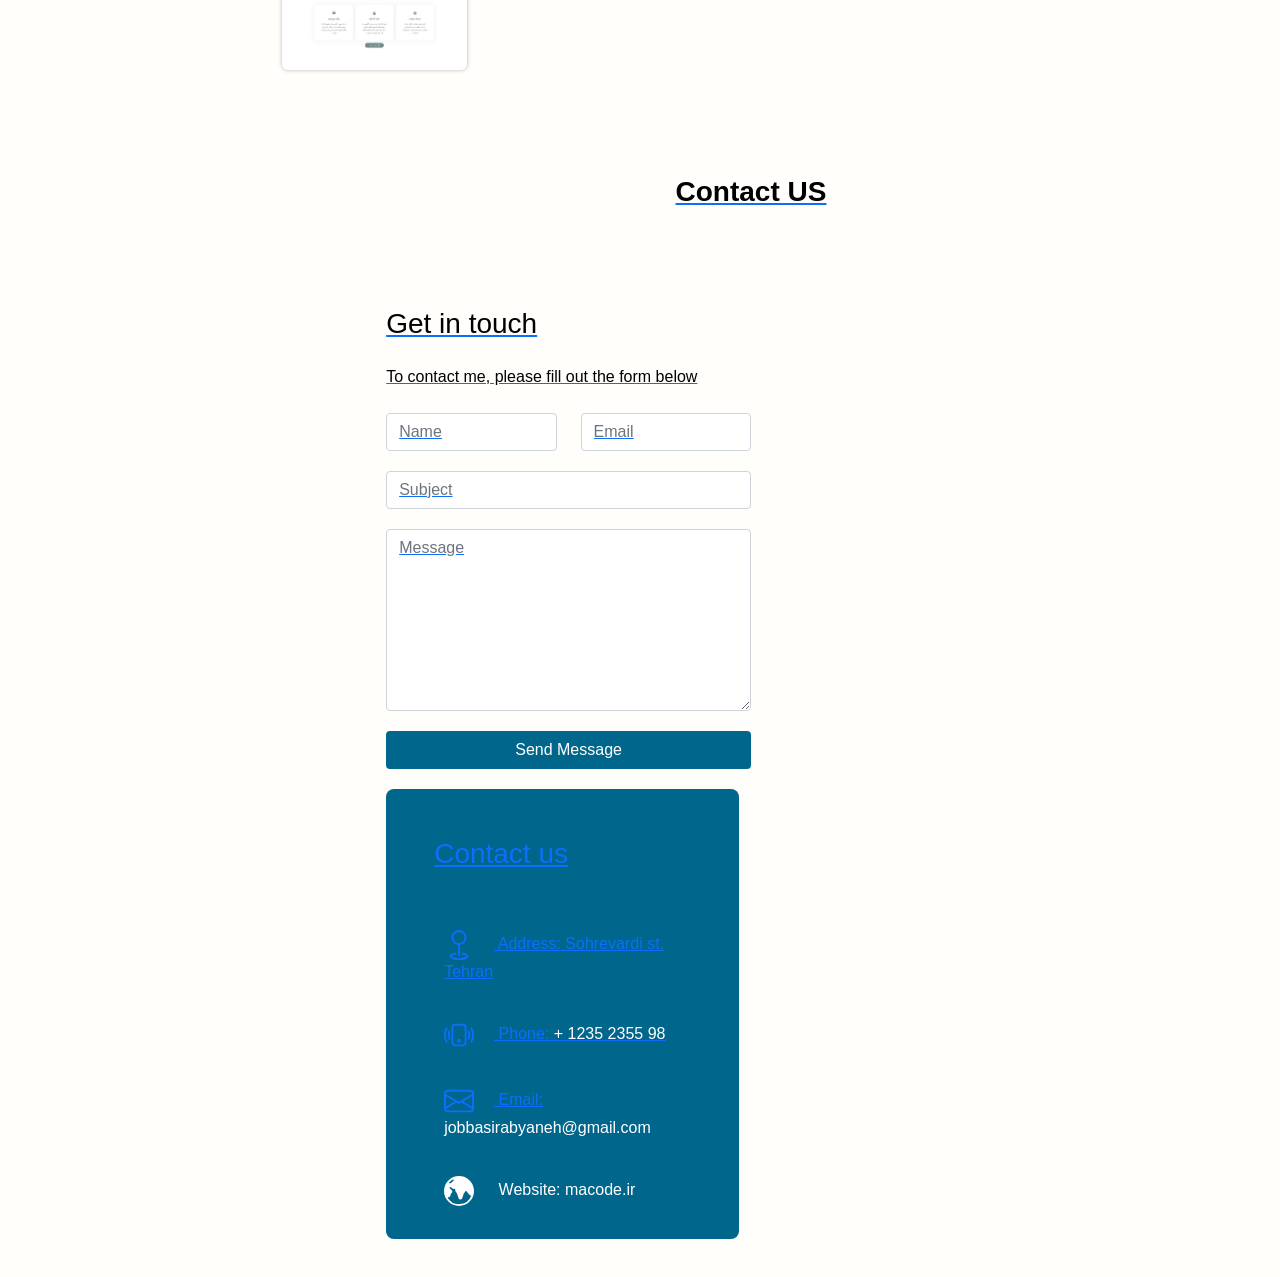
==== commit 785396d2: "Update index.html" ====
--- a/index.html
+++ b/index.html
@@ -241,16 +241,16 @@
             <div class="gallery_project" id="gallery_project">
                 <h3 class="gallery_title"> Gallery</h3>
                 <div class="photo_gallery">
-                    <img class="gallery" src="assets/img/rasta.png">
-                    <img class="gallery" src="assets/img/shafa.png">
-                    <img class="gallery" src="assets/img/vitality.png">
-                    <img class="gallery" src="assets/img/gravity.png">
-                    <img class="gallery" src="assets/img/tamin.png">
-                    <img class="gallery" src="assets/img/pak.png">
-                    <img class="gallery" src="assets/img/laguna.png">
-                    <img class="gallery" src="assets/img/tamgen.png">
-                    <img class="gallery" src="assets/img/zigma.png">
-                    <img class="gallery" src="assets/img/pet.png">
+                  <a href="https://rastaimendarou.com/"><img class="gallery" src="assets/img/rasta.png"></a>
+                    <a href="https://rastaimendarou.com/"><img class="gallery" src="assets/img/shafa.png">
+                     <a href="https://taminshafa.com/"><img class="gallery" src="assets/img/vitality.png">
+                     <a href="https://gravitypharma.ae//"><img class="gallery" src="assets/img/gravity.png">
+                     <a href="https://hitcoholding.com/"><img class="gallery" src="assets/img/tamin.png">
+                     <a href="https://paksalamat.com/"><img class="gallery" src="assets/img/pak.png">
+                     <a href="http://lagunabeauties.com/"><img class="gallery" src="assets/img/laguna.png">
+                    <a href="#"> <img class="gallery" src="assets/img/tamgen.png">
+                    <a href="#"><img class="gallery" src="assets/img/zigma.png">
+                    <a href="#"><img class="gallery" src="assets/img/pet.png">
                 </div>
             </div>
 
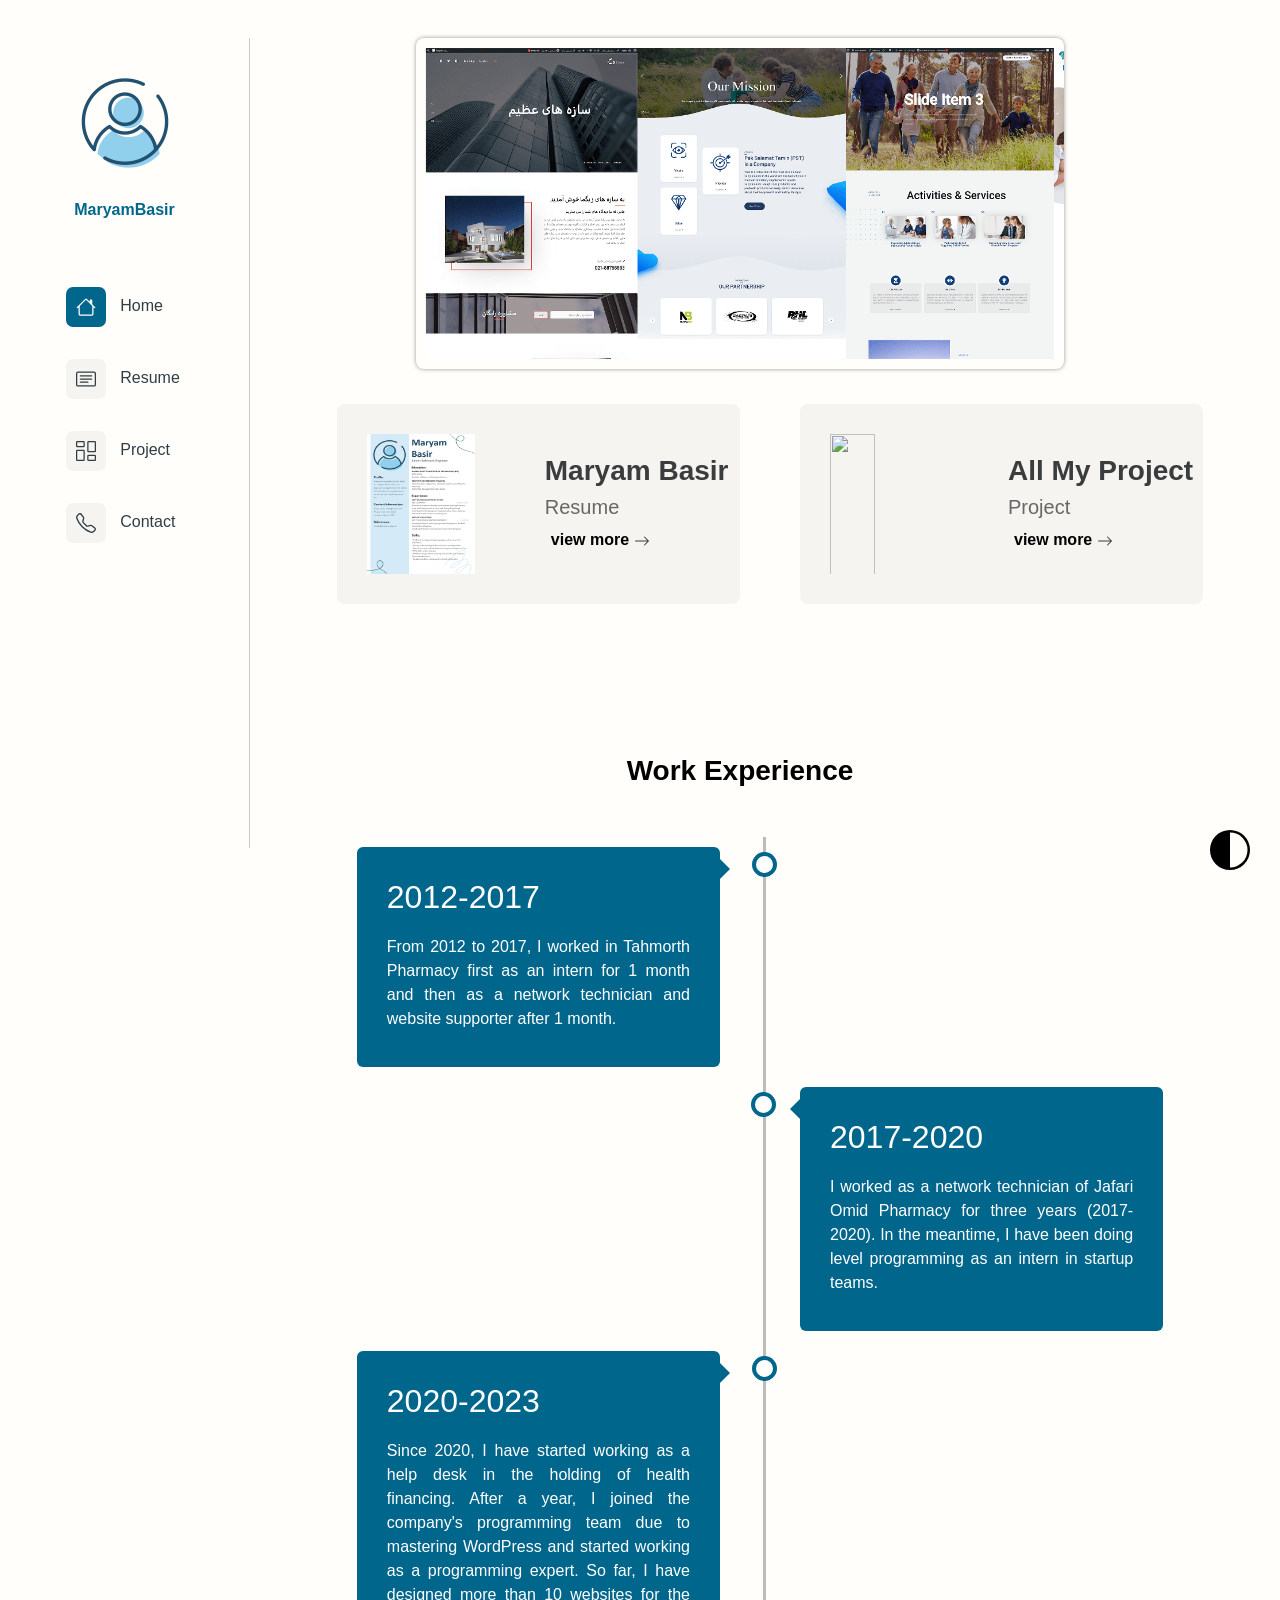
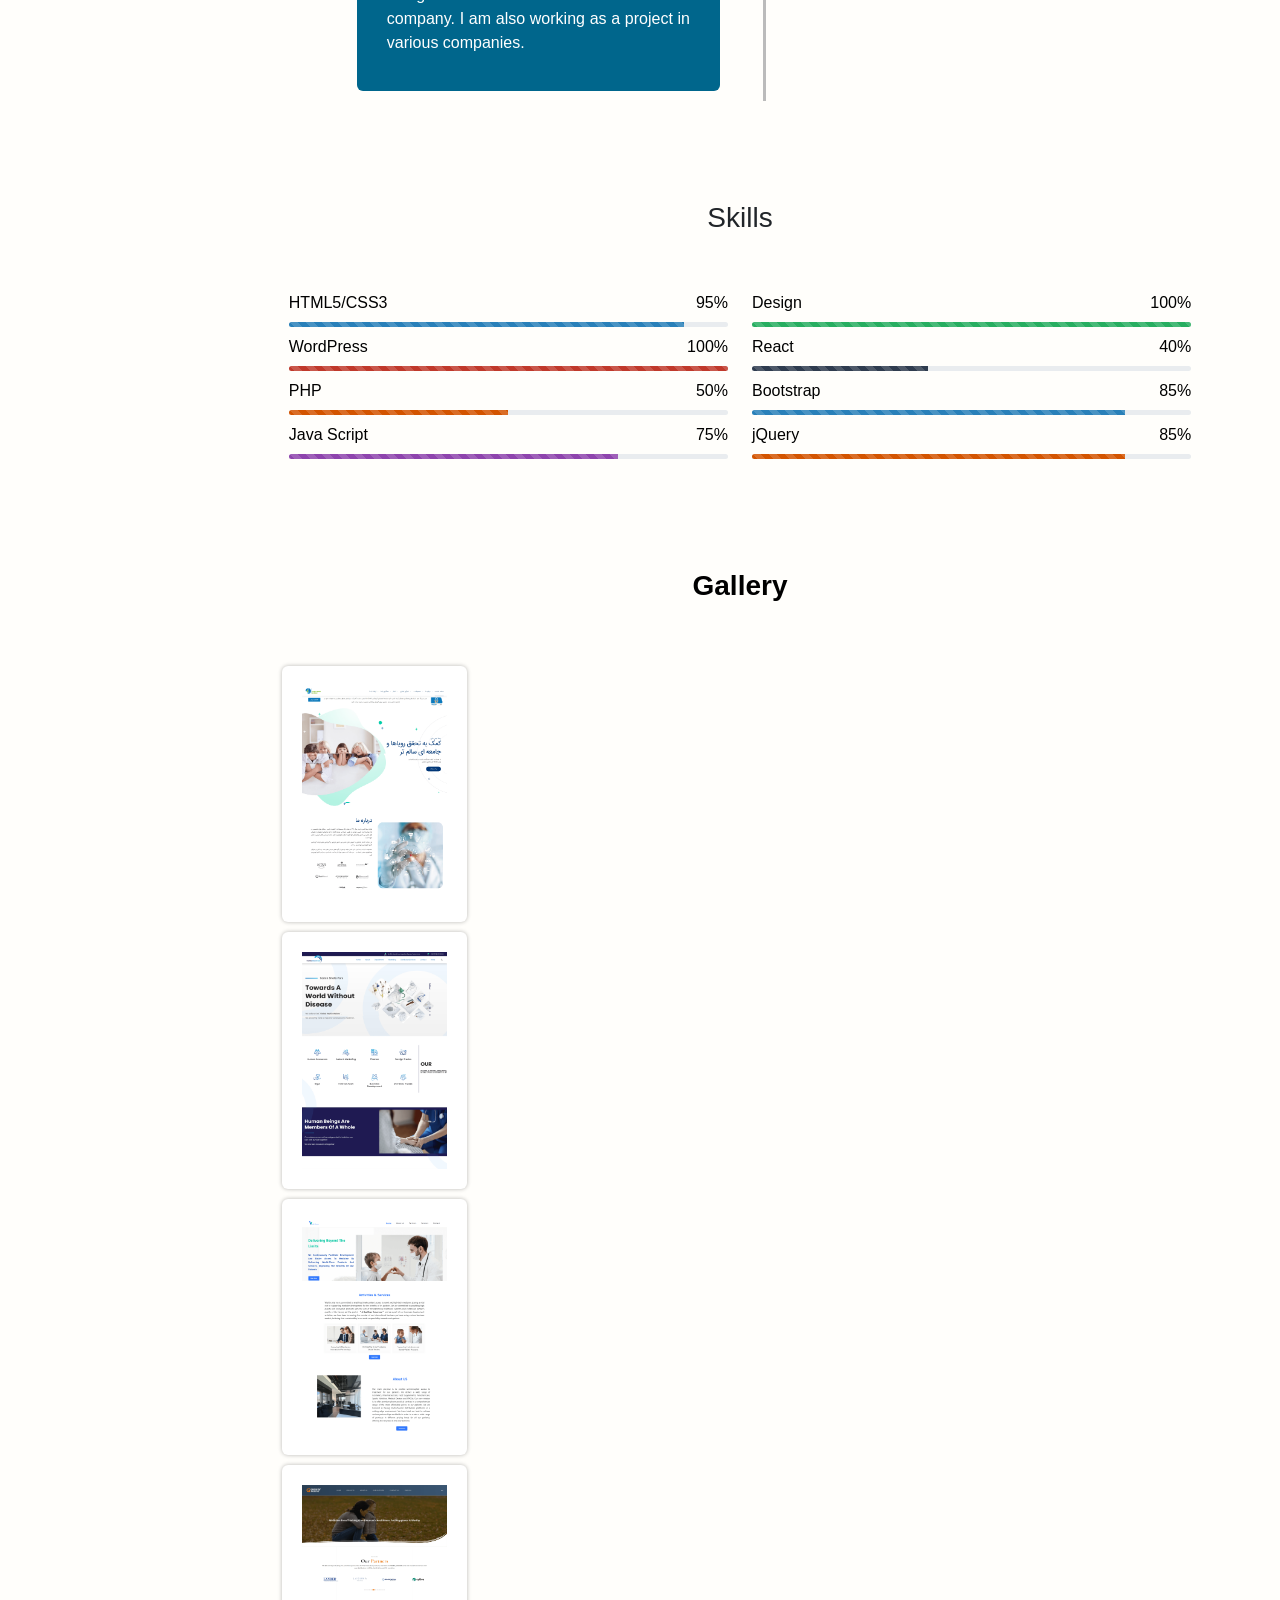
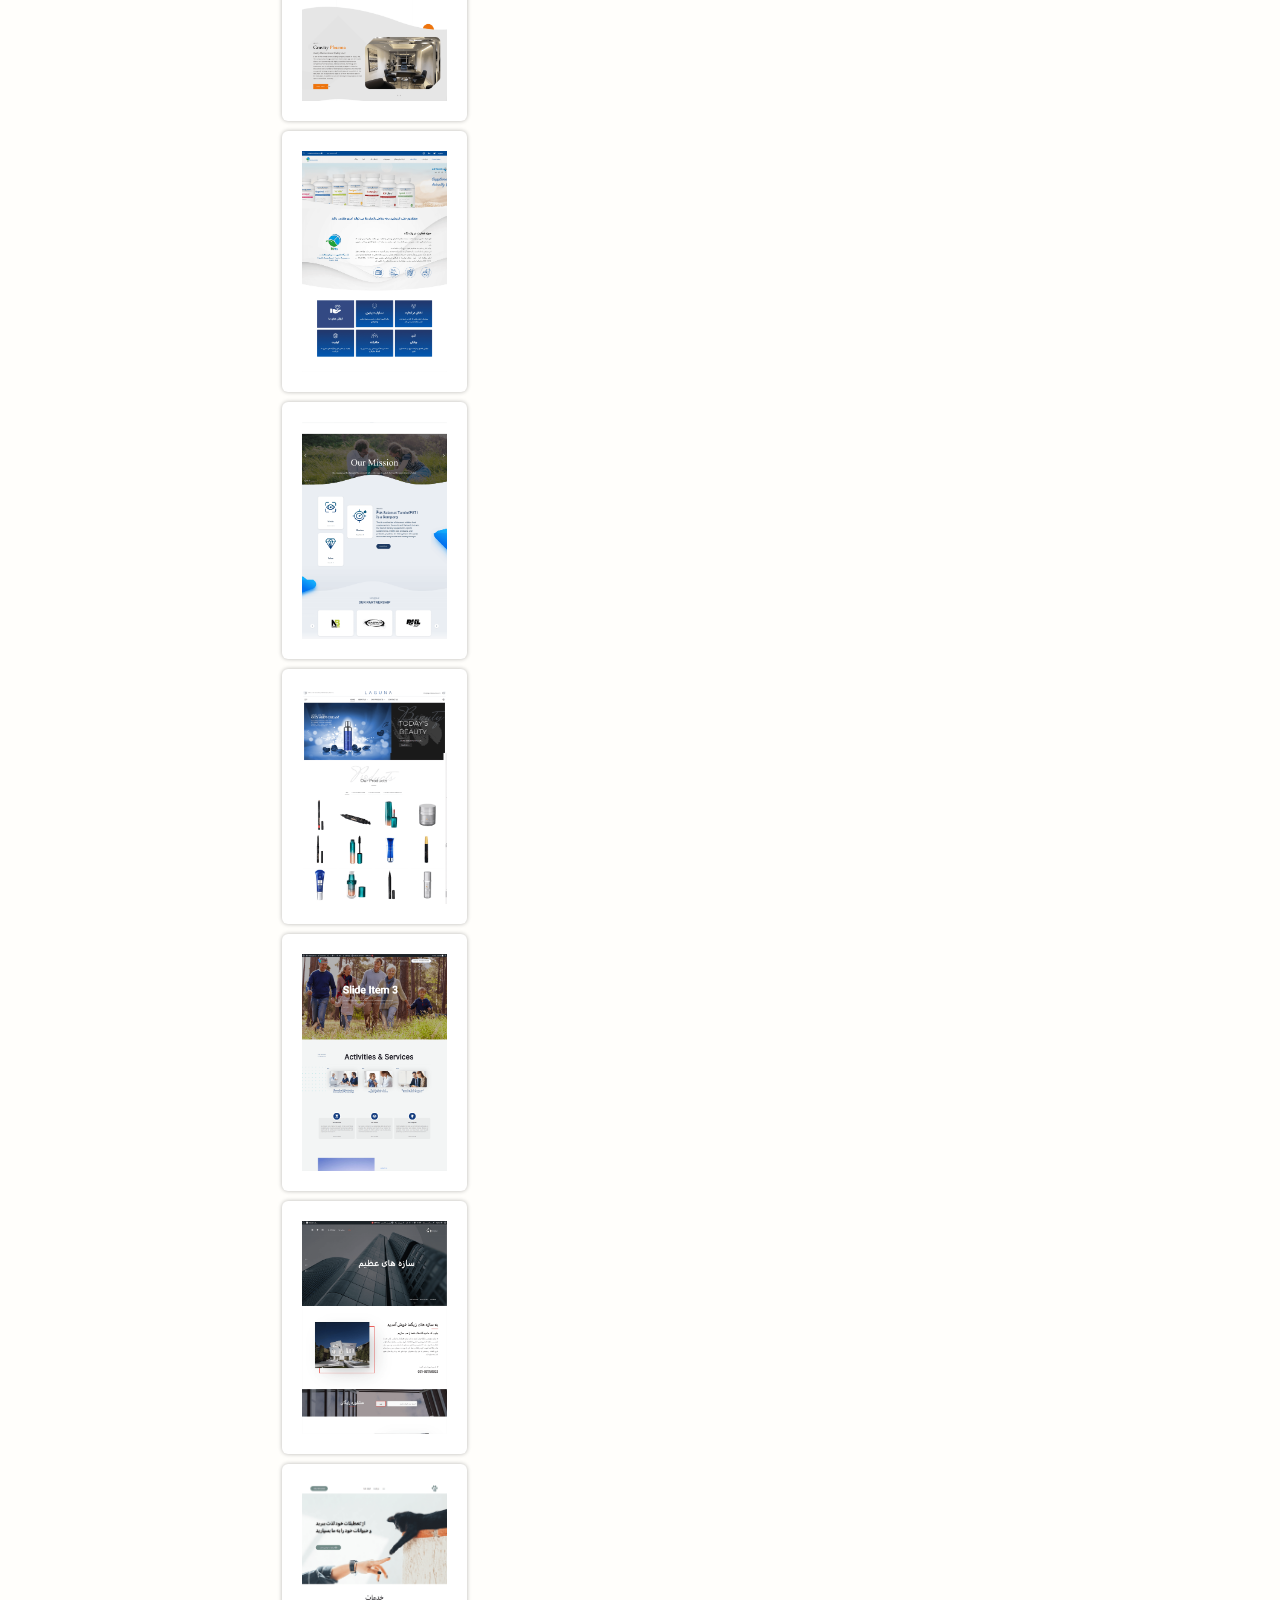
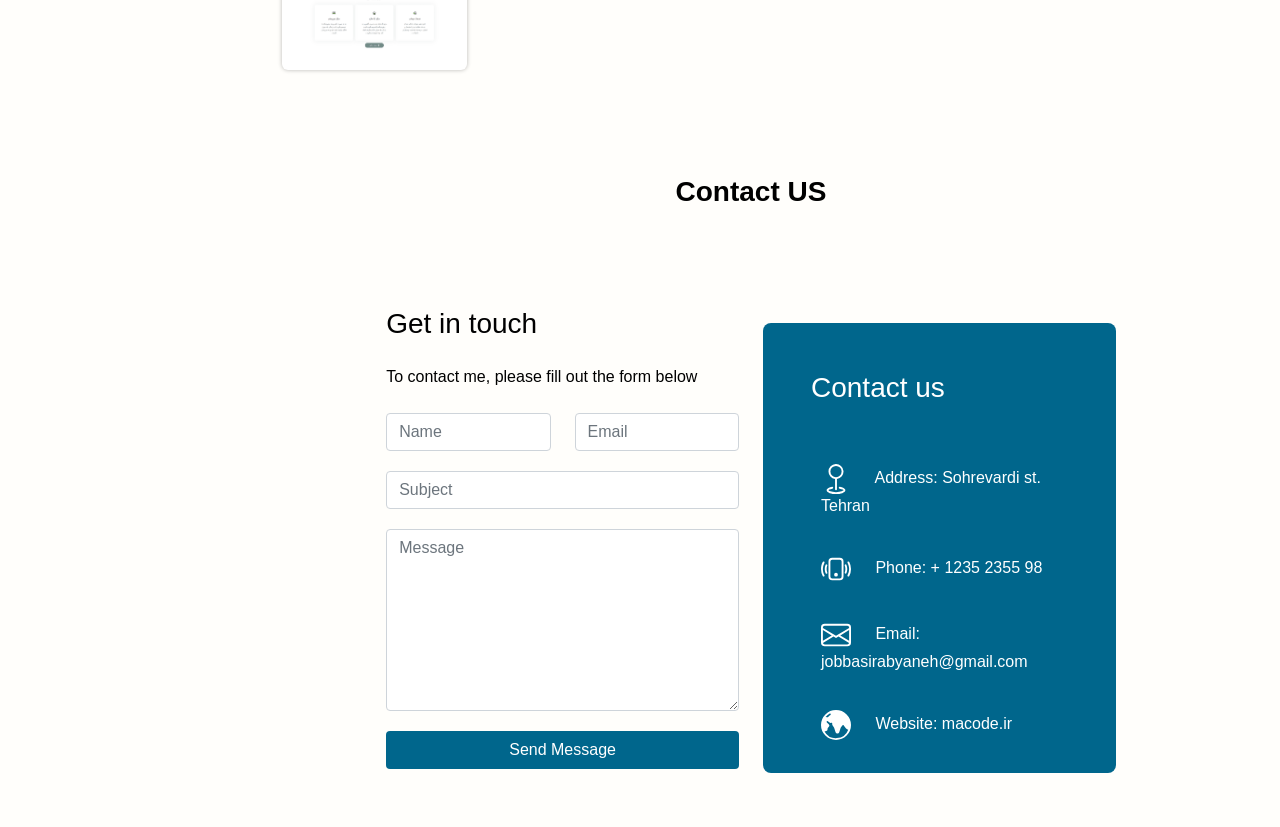
==== commit e0429ed1: "Update index.html" ====
--- a/index.html
+++ b/index.html
@@ -242,15 +242,15 @@
                 <h3 class="gallery_title"> Gallery</h3>
                 <div class="photo_gallery">
                   <a href="https://rastaimendarou.com/"><img class="gallery" src="assets/img/rasta.png"></a>
-                    <a href="https://rastaimendarou.com/"><img class="gallery" src="assets/img/shafa.png">
-                     <a href="https://taminshafa.com/"><img class="gallery" src="assets/img/vitality.png">
-                     <a href="https://gravitypharma.ae//"><img class="gallery" src="assets/img/gravity.png">
-                     <a href="https://hitcoholding.com/"><img class="gallery" src="assets/img/tamin.png">
-                     <a href="https://paksalamat.com/"><img class="gallery" src="assets/img/pak.png">
-                     <a href="http://lagunabeauties.com/"><img class="gallery" src="assets/img/laguna.png">
-                    <a href="#"> <img class="gallery" src="assets/img/tamgen.png">
-                    <a href="#"><img class="gallery" src="assets/img/zigma.png">
-                    <a href="#"><img class="gallery" src="assets/img/pet.png">
+                    <a href="https://rastaimendarou.com/"><img class="gallery" src="assets/img/shafa.png"></a>
+                     <a href="https://taminshafa.com/"><img class="gallery" src="assets/img/vitality.png"></a>
+                     <a href="https://gravitypharma.ae//"><img class="gallery" src="assets/img/gravity.png"></a>
+                     <a href="https://hitcoholding.com/"><img class="gallery" src="assets/img/tamin.png"></a>
+                     <a href="https://paksalamat.com/"><img class="gallery" src="assets/img/pak.png"></a>
+                     <a href="http://lagunabeauties.com/"><img class="gallery" src="assets/img/laguna.png"></a>
+                    <a href="#"> <img class="gallery" src="assets/img/tamgen.png"></a>
+                    <a href="#"><img class="gallery" src="assets/img/zigma.png"></a>
+                    <a href="#"><img class="gallery" src="assets/img/pet.png"></a>
                 </div>
             </div>
 
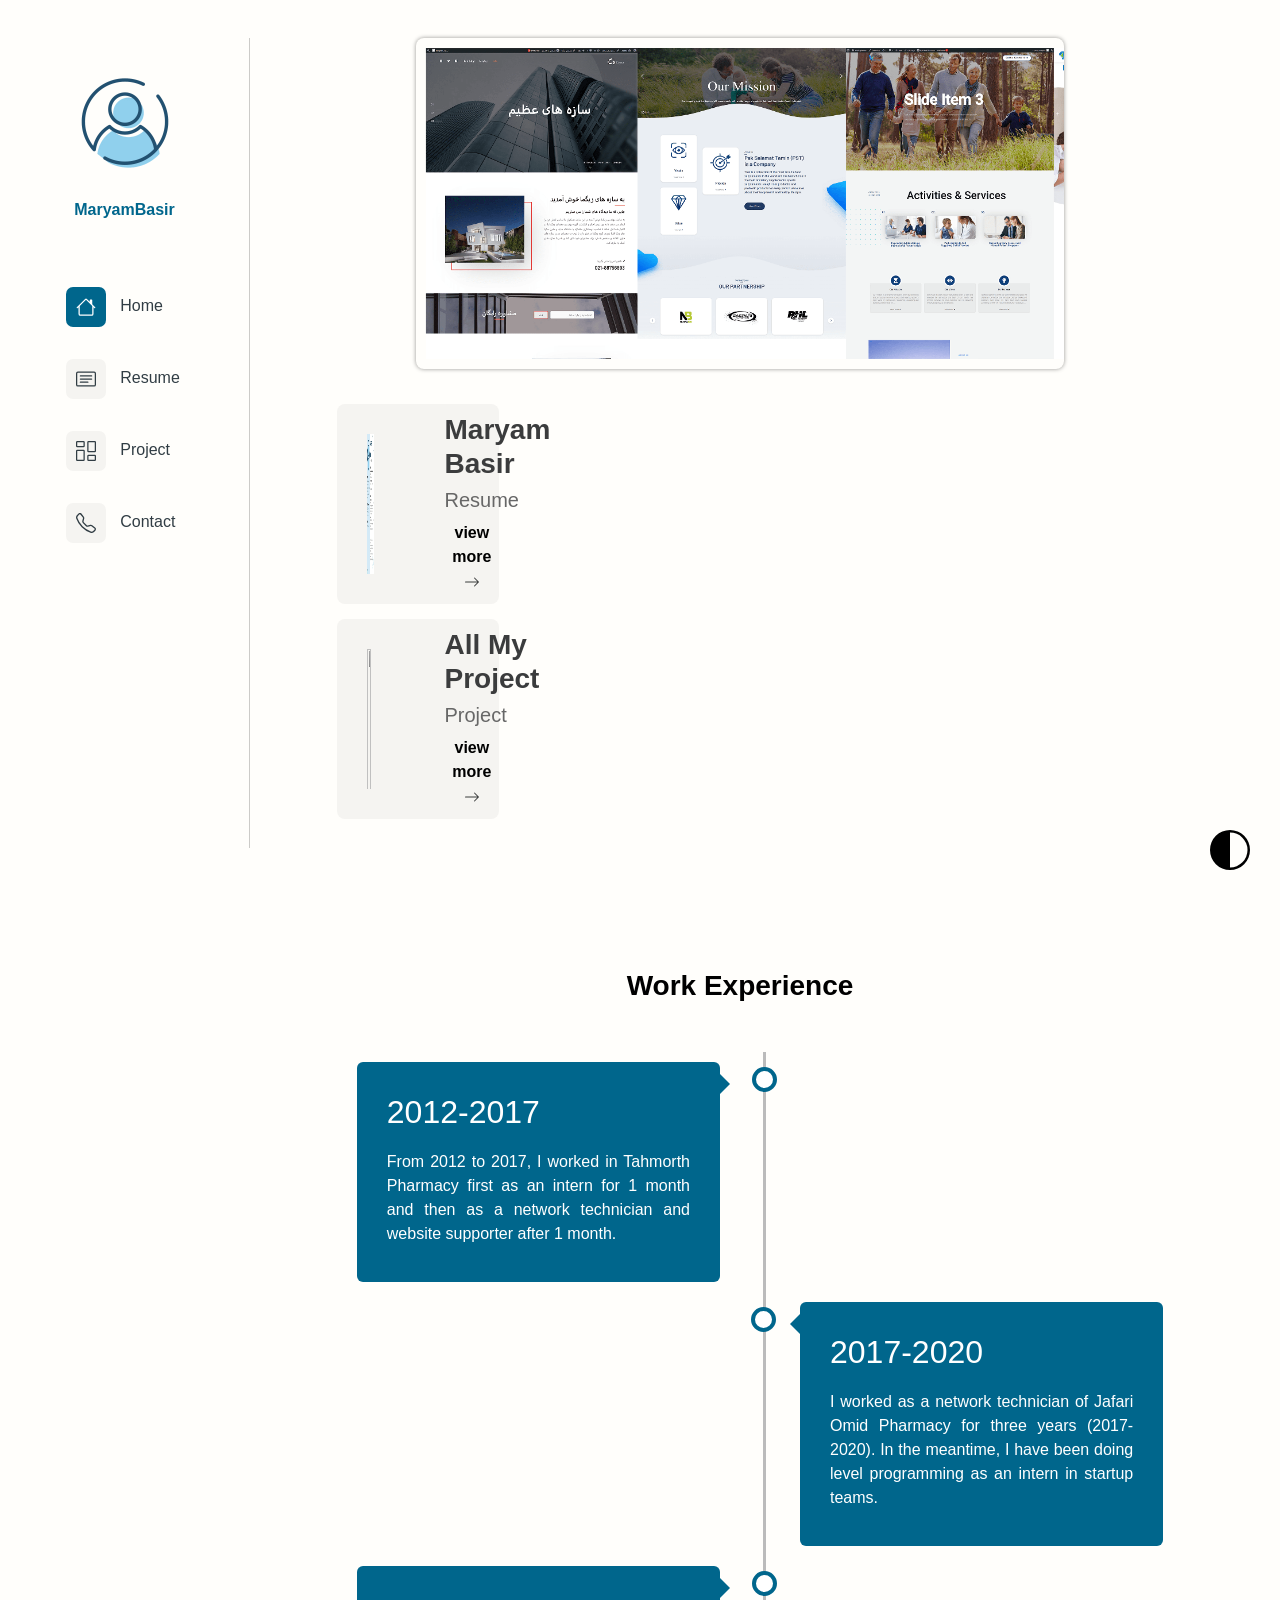
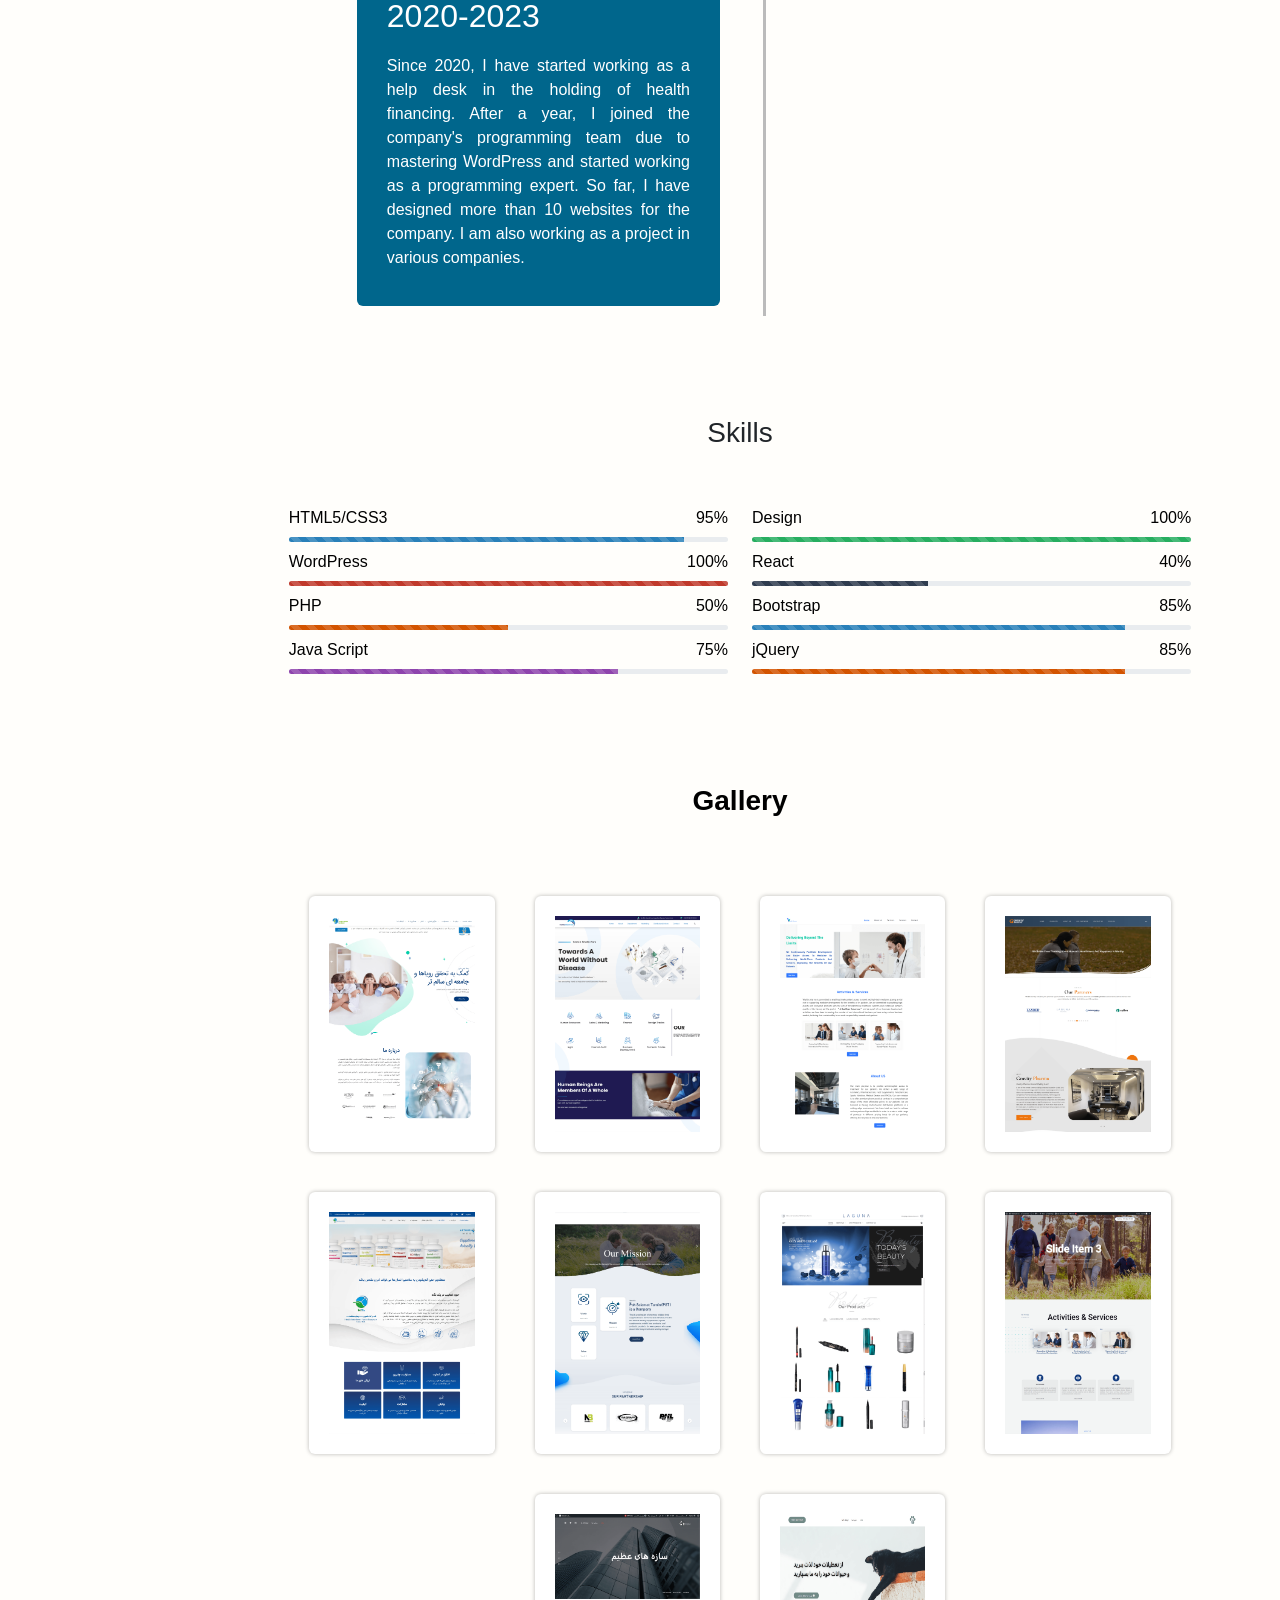
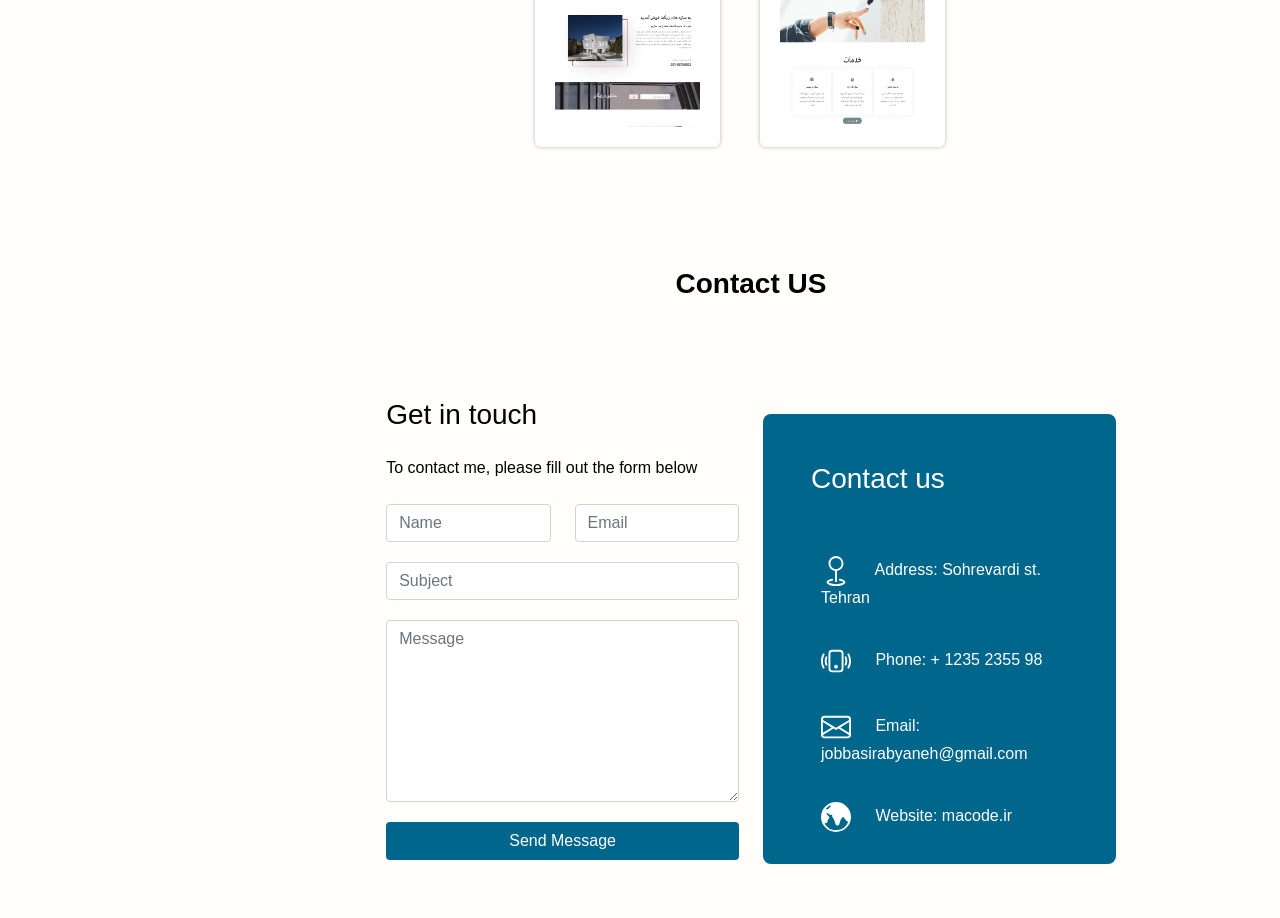
==== commit a986ab0b: "Update index.html" ====
--- a/index.html
+++ b/index.html
@@ -66,7 +66,7 @@
                 </div>
                 <div class="swiper-scrollbar"></div>
             </div>
-
+<div class="box-click">
             <div class="col-6 cv">
                 <a href="#Experience" class="link_cv">
                     <img class="cv_img col-5" src="assets/img/cv.png" alt="">
@@ -104,6 +104,7 @@
                     </div>
                 </a>
             </div>
+</div>
 
 
             <h3 class="tl-title" id="Experience">Work Experience</h3>
--- a/assets/css/main.css
+++ b/assets/css/main.css
@@ -469,7 +469,7 @@
 img.gallery {
   width: 20%;
   padding: 20px;
-  margin: 5px;
+  margin: 20px;
   box-shadow: 0 0 4px 0 #00000047;
   border-radius: 6px;
   background-color: #fff;
@@ -536,3 +536,6 @@
 .btn#submit{
   color:"#fff";
 }
+a {
+    display: contents;
+}
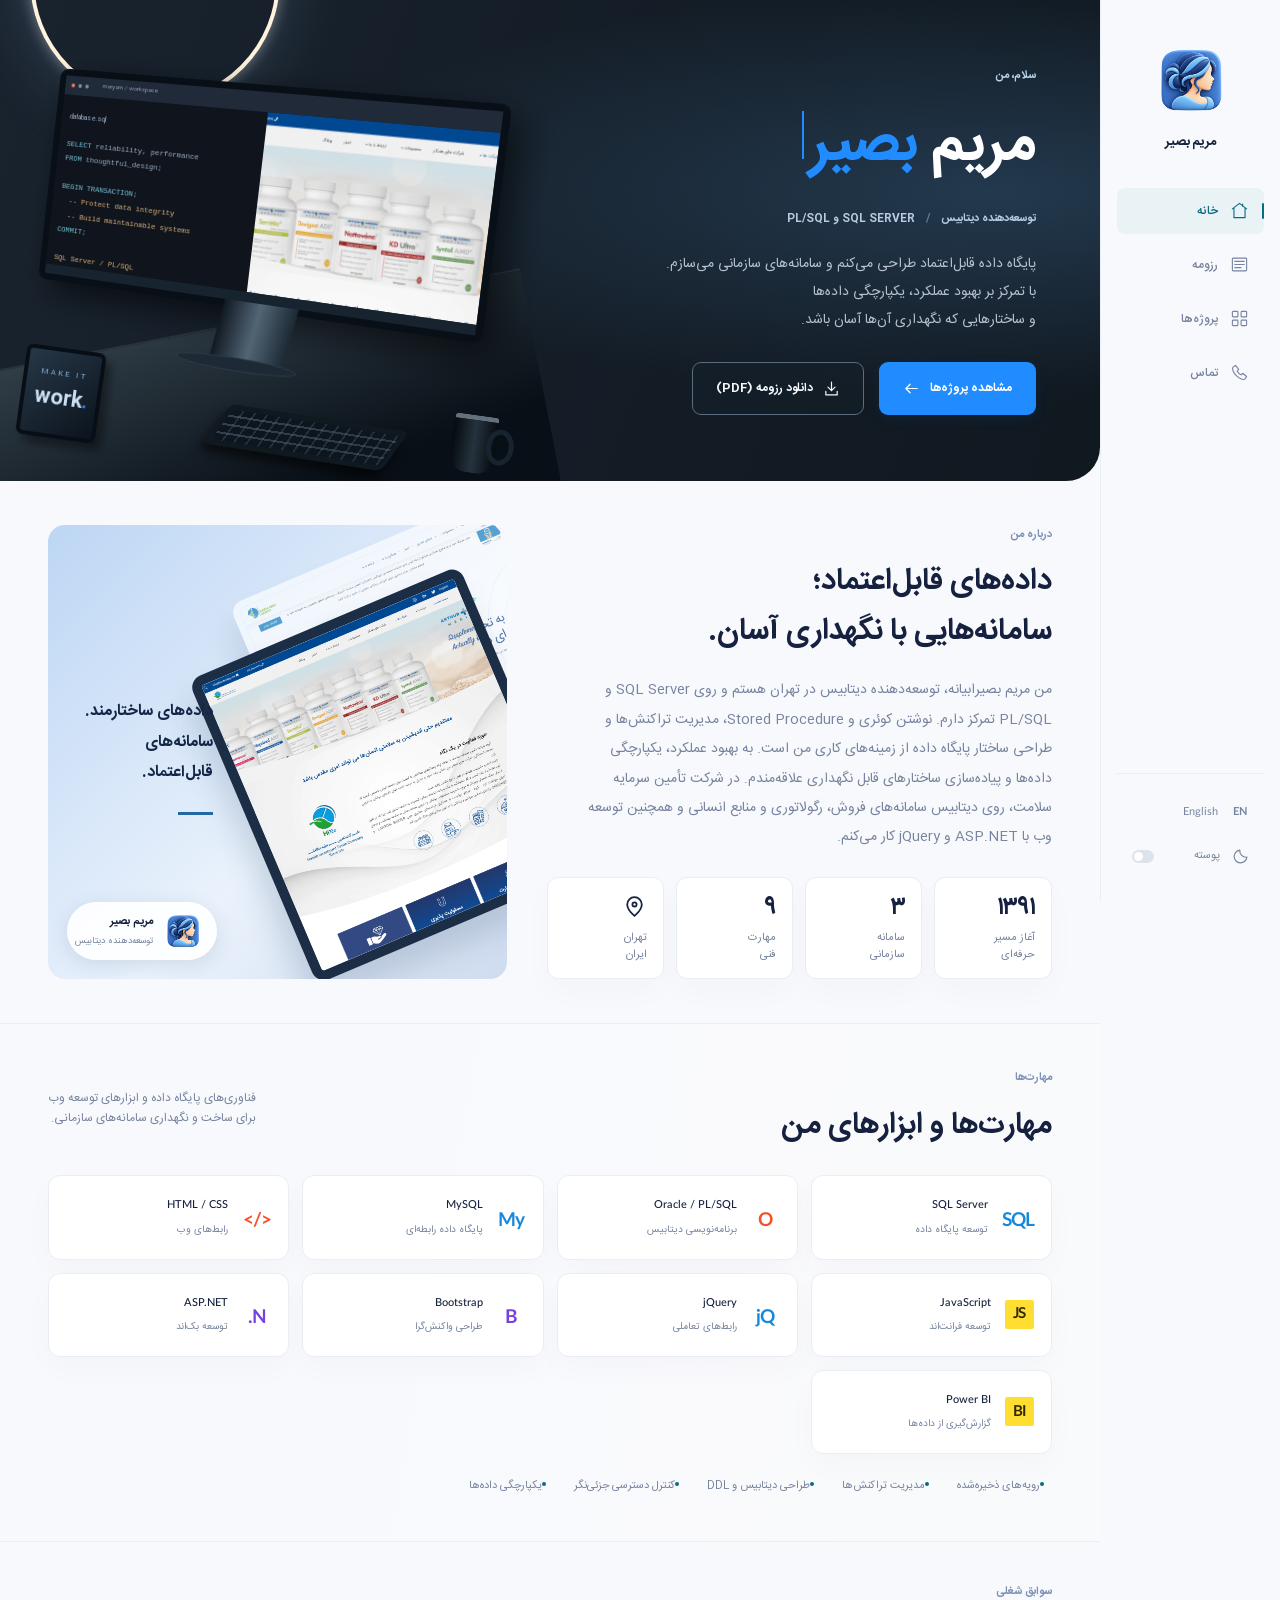
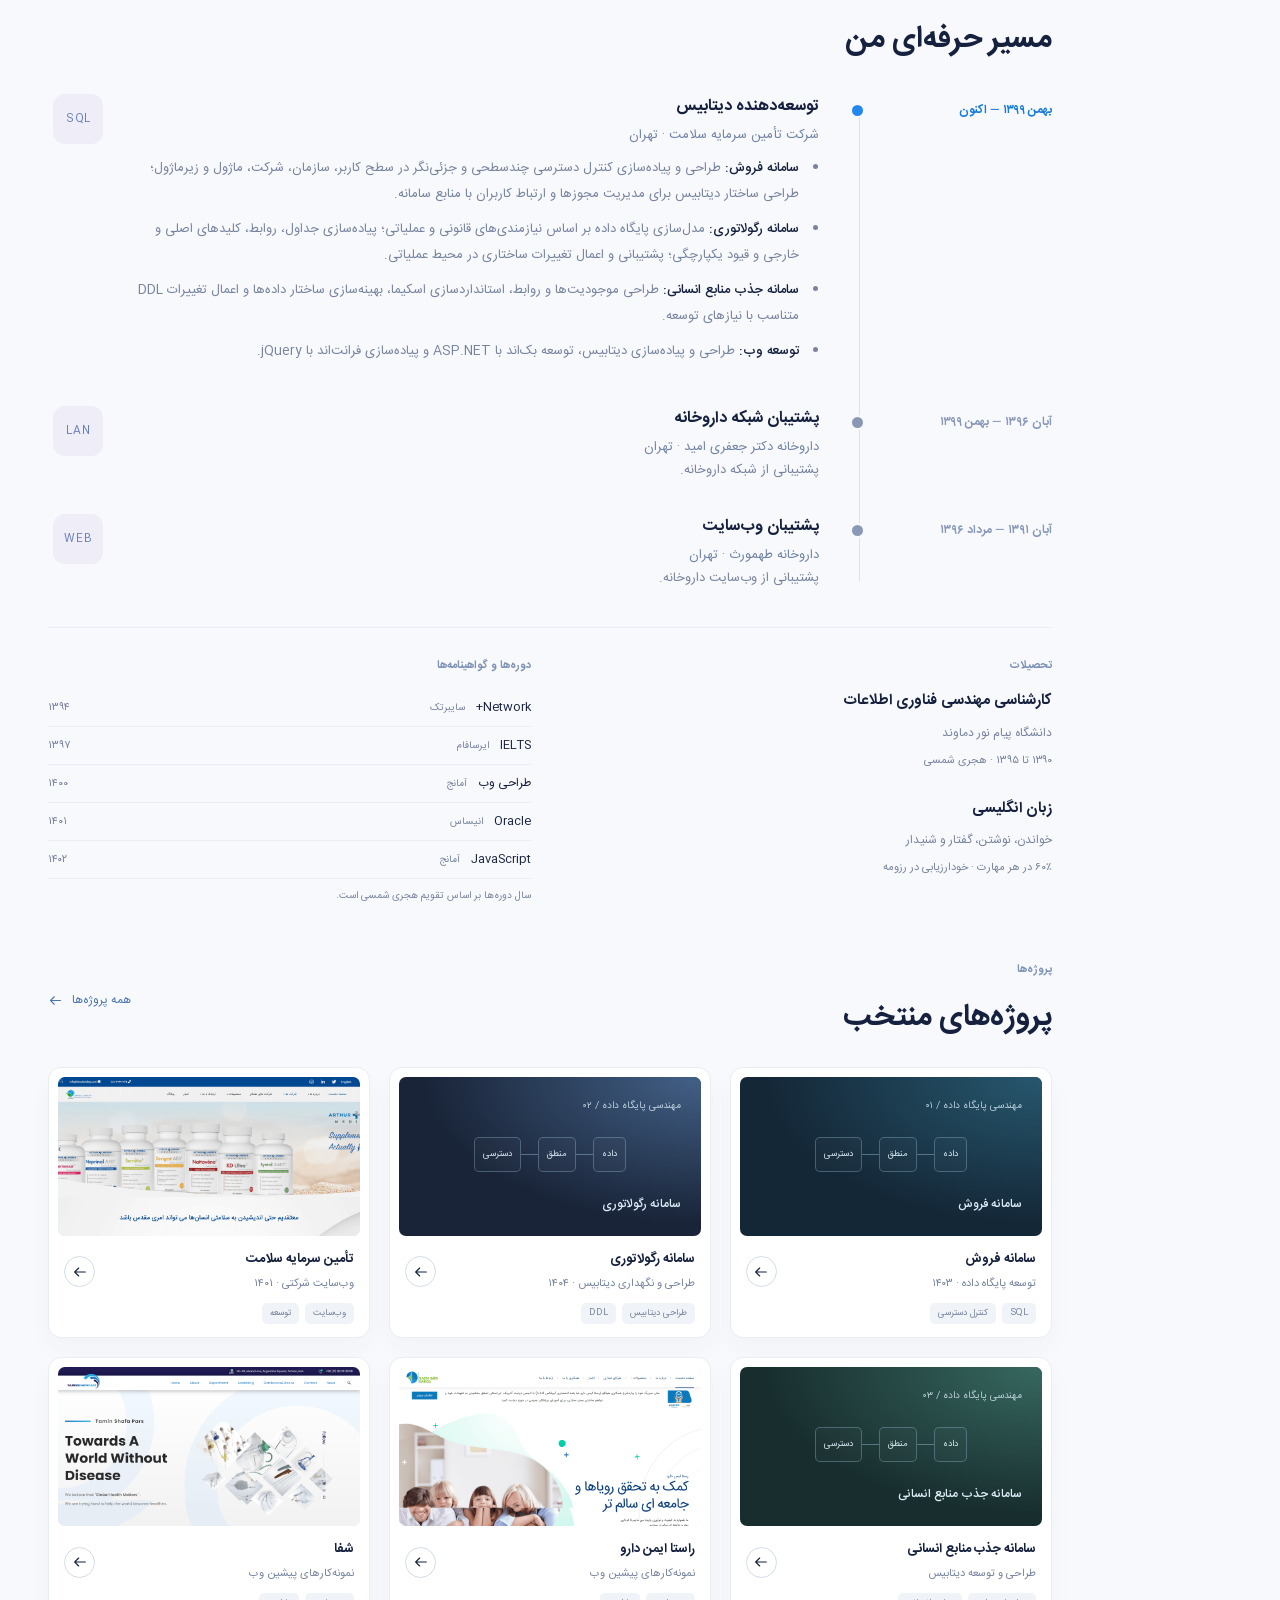
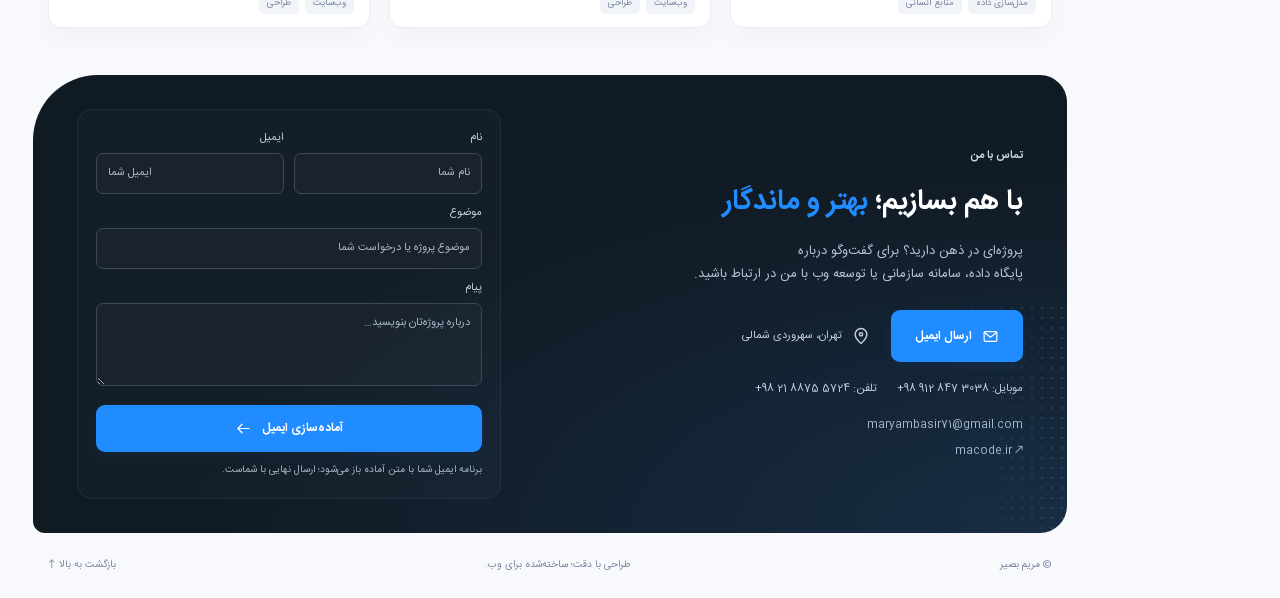
==== commit 1e59a04e: "Redesign bilingual portfolio with resume content and local fonts" ====
--- a/index.html
+++ b/index.html
@@ -1,429 +1,38 @@
 <!DOCTYPE html>
 <html lang="en" data-theme="light">
+<head>
+<meta charset="UTF-8"><meta name="viewport" content="width=device-width, initial-scale=1.0">
+<meta name="description" content="Maryam Basir Abyaneh, database developer in Tehran specializing in SQL Server, PL/SQL, database design, and business systems.">
+<meta name="theme-color" content="#f8f9fc"><title>Maryam Basir Abyaneh &mdash; Database Developer</title>
+<link rel="icon" href="assets/img/profile.png"><link rel="stylesheet" href="assets/css/fonts.css">
+<link rel="stylesheet" href="assets/css/main.css">
+<script src="assets/js/i18n.js" defer></script>
+<script src="assets/js/main.js" defer></script>
+</head>
+<body>
+<a class="skip-link" href="#main">Skip to content</a>
+<aside class="sidebar"><a class="sidebar-profile" href="#home" aria-label="Maryam Basir home"><img src="assets/img/profile.png" alt="Maryam Basir" width="56" height="56"><span>Maryam Basir</span></a><nav aria-label="Main navigation"><a class="nav-link active" href="#home" aria-current="location"><span class="nav-icon"><svg class="icon" viewBox="0 0 24 24" fill="none" stroke="currentColor" stroke-width="1.4" stroke-linecap="round" stroke-linejoin="round" aria-hidden="true"><path d="m3 10 9-7 9 7M5 9v12h14V9M16 4v3"/></svg></span><span>Home</span></a><a class="nav-link" href="#experience"><span class="nav-icon"><svg class="icon" viewBox="0 0 24 24" fill="none" stroke="currentColor" stroke-width="1.4" stroke-linecap="round" stroke-linejoin="round" aria-hidden="true"><rect x="3" y="4" width="18" height="16" rx="1"/><path d="M6 8h12M6 12h12M6 16h8"/></svg></span><span>Resume</span></a><a class="nav-link" href="#projects"><span class="nav-icon"><svg class="icon" viewBox="0 0 24 24" fill="none" stroke="currentColor" stroke-width="1.4" stroke-linecap="round" stroke-linejoin="round" aria-hidden="true"><rect x="3" y="3" width="7" height="7" rx="1"/><rect x="14" y="3" width="7" height="7" rx="1"/><rect x="3" y="14" width="7" height="7" rx="1"/><rect x="14" y="14" width="7" height="7" rx="1"/></svg></span><span>Project</span></a><a class="nav-link" href="#contact"><span class="nav-icon"><svg class="icon" viewBox="0 0 24 24" fill="none" stroke="currentColor" stroke-width="1.4" stroke-linecap="round" stroke-linejoin="round" aria-hidden="true"><path d="M7 3 4 5c-2 2 0 7 4 11s9 6 11 4l2-3-5-4-2 2c-2-1-4-3-5-5l2-2-4-5Z"/></svg></span><span>Contact</span></a></nav><div class="theme-control"><button id="language-switcher" type="button" aria-label="Switch to Persian" lang="fa"><span class="language-symbol" aria-hidden="true">فا</span><span class="language-label">فارسی</span></button><button id="theme-switcher" aria-label="Switch to dark theme" aria-pressed="false"><svg class="icon" viewBox="0 0 24 24" fill="none" stroke="currentColor" stroke-width="1.7" stroke-linecap="round" stroke-linejoin="round" aria-hidden="true"><path d="M21 13A9 9 0 0 1 11 3 9 9 0 1 0 21 13Z"/></svg><span class="theme-label">Theme</span><span class="theme-state" aria-hidden="true"></span></button></div></aside>
+<main id="main">
+<section class="hero" id="home"><div class="hero-copy"><p class="eyebrow">HELLO, I&#8217;M</p><h1>Maryam <span>Basir</span><span class="cursor" aria-hidden="true"></span></h1><p class="hero-role">DATABASE DEVELOPER <span>/</span> SQL SERVER &amp; PL/SQL</p><p class="hero-description">I design reliable databases and build business systems.<br>Focused on performance, data integrity,<br class="desktop-break"> and structures that are easy to maintain.</p><div class="hero-actions"><a class="button primary" href="#projects">View My Work <svg class="icon" viewBox="0 0 24 24" fill="none" stroke="currentColor" stroke-width="1.7" stroke-linecap="round" stroke-linejoin="round" aria-hidden="true"><path d="M4 12h16m-6-6 6 6-6 6"/></svg></a><a class="button outline" href="assets/Maryam-Basir-CV.pdf" download><svg class="icon" viewBox="0 0 24 24" fill="none" stroke="currentColor" stroke-width="1.7" stroke-linecap="round" stroke-linejoin="round" aria-hidden="true"><path d="M12 3v12m-5-5 5 5 5-5M4 16v5h16v-5"/></svg> Download CV (PDF)</a></div></div>
+<div class="workspace" aria-hidden="true"><div class="ambient-ring"></div><div class="desk"></div><div class="monitor"><div class="monitor-toolbar"><i></i><i></i><i></i><span>maryam / workspace</span></div><div class="monitor-display"><div class="editor"><span class="editor-file">database.sql</span><pre><b>SELECT</b> reliability, performance
+<b>FROM</b> thoughtful_design;
 
-<head>
-    <meta charset="UTF-8">
-    <meta name="viewport" content="width=device-width, initial-scale=1.0">
-    <link rel="stylesheet" href="assets/css/bootstrap.min.css">
-    <link rel="stylesheet" href="https://cdn.jsdelivr.net/npm/swiper@10/swiper-bundle.min.css" />
-    <link rel="stylesheet" href="assets/css/main.css">
-    <title>CV</title>
-</head>
+<b>BEGIN TRANSACTION</b>;
+  <em>-- Protect data integrity</em>
+  <em>-- Build maintainable systems</em>
+<b>COMMIT</b>;
 
-<body>
-    <div class="mainBody col-12">
-        <div class="sidebar col-3">
-            <div class="border_left">
-                <div class="profile_img">
-                    <img class="profile_jpg" src="assets/img/profile.png">
-                </div>
-                <div class="fullName">Maryam Basir</div>
-                <div class="menu_item">
-                    <a href="#home">
-                        <svg xmlns="http://www.w3.org/2000/svg" width="40" height="40" fill="currentColor"
-                            class="bi bi-house active" viewBox="0 0 16 16">
-                            <path
-                                d="M8.707 1.5a1 1 0 0 0-1.414 0L.646 8.146a.5.5 0 0 0 .708.708L2 8.207V13.5A1.5 1.5 0 0 0 3.5 15h9a1.5 1.5 0 0 0 1.5-1.5V8.207l.646.647a.5.5 0 0 0 .708-.708L13 5.793V2.5a.5.5 0 0 0-.5-.5h-1a.5.5 0 0 0-.5.5v1.293L8.707 1.5ZM13 7.207V13.5a.5.5 0 0 1-.5.5h-9a.5.5 0 0 1-.5-.5V7.207l5-5 5 5Z" />
-                        </svg>
-                        <span class="navi">Home</span>
-                    </a>
-                    <a href="#Experience">
-                        <svg xmlns="http://www.w3.org/2000/svg" width="40" height="40" fill="currentColor"
-                            class="bi bi-card-text" viewBox="0 0 16 16">
-                            <path
-                                d="M14.5 3a.5.5 0 0 1 .5.5v9a.5.5 0 0 1-.5.5h-13a.5.5 0 0 1-.5-.5v-9a.5.5 0 0 1 .5-.5h13zm-13-1A1.5 1.5 0 0 0 0 3.5v9A1.5 1.5 0 0 0 1.5 14h13a1.5 1.5 0 0 0 1.5-1.5v-9A1.5 1.5 0 0 0 14.5 2h-13z" />
-                            <path
-                                d="M3 5.5a.5.5 0 0 1 .5-.5h9a.5.5 0 0 1 0 1h-9a.5.5 0 0 1-.5-.5zM3 8a.5.5 0 0 1 .5-.5h9a.5.5 0 0 1 0 1h-9A.5.5 0 0 1 3 8zm0 2.5a.5.5 0 0 1 .5-.5h6a.5.5 0 0 1 0 1h-6a.5.5 0 0 1-.5-.5z" />
-                        </svg>
-                        <span class="navi">Resume</span>
-                    </a>
-                    <a href="#gallery_project">
-                        <svg xmlns="http://www.w3.org/2000/svg" width="40" height="40" fill="currentColor"
-                            class="bi bi-columns-gap" viewBox="0 0 16 16">
-                            <path
-                                d="M6 1v3H1V1h5zM1 0a1 1 0 0 0-1 1v3a1 1 0 0 0 1 1h5a1 1 0 0 0 1-1V1a1 1 0 0 0-1-1H1zm14 12v3h-5v-3h5zm-5-1a1 1 0 0 0-1 1v3a1 1 0 0 0 1 1h5a1 1 0 0 0 1-1v-3a1 1 0 0 0-1-1h-5zM6 8v7H1V8h5zM1 7a1 1 0 0 0-1 1v7a1 1 0 0 0 1 1h5a1 1 0 0 0 1-1V8a1 1 0 0 0-1-1H1zm14-6v7h-5V1h5zm-5-1a1 1 0 0 0-1 1v7a1 1 0 0 0 1 1h5a1 1 0 0 0 1-1V1a1 1 0 0 0-1-1h-5z" />
-                        </svg>
-                        <span class="navi">Project</span>
-                    </a>
-                    <a href="#contact">
-                        <svg xmlns="http://www.w3.org/2000/svg" width="40" height="40" fill="currentColor"
-                            class="bi bi-telephone" viewBox="0 0 16 16">
-                            <path
-                                d="M3.654 1.328a.678.678 0 0 0-1.015-.063L1.605 2.3c-.483.484-.661 1.169-.45 1.77a17.568 17.568 0 0 0 4.168 6.608 17.569 17.569 0 0 0 6.608 4.168c.601.211 1.286.033 1.77-.45l1.034-1.034a.678.678 0 0 0-.063-1.015l-2.307-1.794a.678.678 0 0 0-.58-.122l-2.19.547a1.745 1.745 0 0 1-1.657-.459L5.482 8.062a1.745 1.745 0 0 1-.46-1.657l.548-2.19a.678.678 0 0 0-.122-.58L3.654 1.328zM1.884.511a1.745 1.745 0 0 1 2.612.163L6.29 2.98c.329.423.445.974.315 1.494l-.547 2.19a.678.678 0 0 0 .178.643l2.457 2.457a.678.678 0 0 0 .644.178l2.189-.547a1.745 1.745 0 0 1 1.494.315l2.306 1.794c.829.645.905 1.87.163 2.611l-1.034 1.034c-.74.74-1.846 1.065-2.877.702a18.634 18.634 0 0 1-7.01-4.42 18.634 18.634 0 0 1-4.42-7.009c-.362-1.03-.037-2.137.703-2.877L1.885.511z" />
-                        </svg>
-                        <span class="navi">Contact</span>
-                    </a>
-                </div>
-            </div>
-        </div>
-        <div class="content d-flex flex-wrap" id="home">
-            <!-- Swiper -->
-            <div class="swiper mySwiper">
-                <div class="swiper-wrapper">
-                    <div class="swiper-slide"><img src="assets/img/banner1.png" alt=""></div>
-                    <div class="swiper-slide"><img src="assets/img/banner2.png" alt=""></div>
-                    <div class="swiper-slide"><img src="assets/img/banner3.png" alt=""></div>
-                </div>
-                <div class="swiper-scrollbar"></div>
-            </div>
-<div class="box-click">
-            <div class="col-6 cv">
-                <a href="#Experience" class="link_cv">
-                    <img class="cv_img col-5" src="assets/img/cv.png" alt="">
-                    <div class="info col-7">
-                        <h3 class="cv_name">Maryam Basir</h3>
-                        <h5 class="cv_title">Resume</h5>
-                        <button class="cv_btn">view more
-                            <span class="navi">
-                                <svg xmlns="http://www.w3.org/2000/svg" width="16" height="16" fill="#3b3c3d"
-                                    class="bi bi-arrow-right" viewBox="0 0 16 16">
-                                    <path fill-rule="evenodd"
-                                        d="M1 8a.5.5 0 0 1 .5-.5h11.793l-3.147-3.146a.5.5 0 0 1 .708-.708l4 4a.5.5 0 0 1 0 .708l-4 4a.5.5 0 0 1-.708-.708L13.293 8.5H1.5A.5.5 0 0 1 1 8z" />
-                                </svg>
-                            </span>
-                        </button>
-                    </div>
-                </a>
-            </div>
-
-            <div class="col-6 cv">
-                <a href="#gallery_project" class="link_cv">
-                    <img class="cv_img col-5" src="assets/img/grid.png" alt="">
-                    <div class="info col-7">
-                        <h3 class="cv_name">All My Project</h3>
-                        <h5 class="cv_title">Project</h5>
-                        <button class="cv_btn">view more
-                            <span class="navi">
-                                <svg xmlns="http://www.w3.org/2000/svg" width="16" height="16" fill="#3b3c3d"
-                                    class="bi bi-arrow-right" viewBox="0 0 16 16">
-                                    <path fill-rule="evenodd"
-                                        d="M1 8a.5.5 0 0 1 .5-.5h11.793l-3.147-3.146a.5.5 0 0 1 .708-.708l4 4a.5.5 0 0 1 0 .708l-4 4a.5.5 0 0 1-.708-.708L13.293 8.5H1.5A.5.5 0 0 1 1 8z" />
-                                </svg>
-                            </span>
-                        </button>
-                    </div>
-                </a>
-            </div>
-</div>
-
-
-            <h3 class="tl-title" id="Experience">Work Experience</h3>
-            <div class="tl">
-                <div class="tl-container tl-left">
-                    <div class="tl-content">
-                        <h2>2012-2017</h2>
-                        <p>
-
-                            From 2012 to 2017, I worked in Tahmorth Pharmacy first as an intern for 1 month and then as
-                            a network technician and website supporter after 1 month.
-                        </p>
-                    </div>
-                </div>
-                <div class="tl-container tl-right">
-                    <div class="tl-content">
-                        <h2>2017-2020</h2>
-                        <p>
-                            I worked as a network technician of Jafari Omid Pharmacy for three years (2017-2020). In the
-                            meantime, I have been doing level programming as an intern in startup teams.
-                        </p>
-                    </div>
-                </div>
-                <div class="tl-container tl-left">
-                    <div class="tl-content">
-                        <h2>2020-2023</h2>
-                        <p>
-                            Since 2020, I have started working as a help desk in the holding of health financing. After
-                            a year, I joined the company's programming team due to mastering WordPress and started
-                            working as a programming expert. So far, I have designed more than 10 websites for the
-                            company. I am also working as a project in various companies.
-                        </p>
-                    </div>
-                </div>
-
-            </div>
-
-            <div id="fh5co-skills" class="animate-box">
-                <div class="container">
-                    <div class="row">
-                        <div class="col-md-8 col-md-offset-2 text-center fh5co-heading">
-                            <h3>Skills</h3>
-                        </div>
-                    </div>
-
-                    <div class="row">
-                        <div class="col-md-6">
-                            <div class="progress-wrap">
-                                <h3><span class="navi name-left">HTML5/CSS3</span><span
-                                        class="navi value-right">95%</span></h3>
-                                <div class="progress">
-                                    <div class="progress-bar progress-bar-1 progress-bar-striped active"
-                                        role="progressbar" aria-valuenow="90" aria-valuemin="0" aria-valuemax="100"
-                                        style="width:90%">
-                                    </div>
-                                </div>
-                            </div>
-                            <div class="progress-wrap">
-                                <h3><span class="navi name-left">WordPress</span><span
-                                        class=" navi value-right">100%</span></h3>
-                                <div class="progress">
-                                    <div class="progress-bar progress-bar-2 progress-bar-striped active"
-                                        role="progressbar" aria-valuenow="100" aria-valuemin="0" aria-valuemax="100"
-                                        style="width:100%">
-                                    </div>
-                                </div>
-                            </div>
-                            <div class="progress-wrap">
-                                <h3><span class=" navi name-left">PHP</span><span class="navi value-right">50%</span>
-                                </h3>
-                                <div class="progress">
-                                    <div class="progress-bar progress-bar-3 progress-bar-striped active"
-                                        role="progressbar" aria-valuenow="50" aria-valuemin="0" aria-valuemax="100"
-                                        style="width:50%">
-                                    </div>
-                                </div>
-                            </div>
-                            <div class="progress-wrap">
-                                <h3><span class="navi name-left">Java Script</span><span
-                                        class="navi value-right">75%</span></h3>
-                                <div class="progress">
-                                    <div class="progress-bar progress-bar-4 progress-bar-striped active"
-                                        role="progressbar" aria-valuenow="70" aria-valuemin="0" aria-valuemax="100"
-                                        style="width:75%">
-                                    </div>
-                                </div>
-                            </div>
-                        </div>
-                        <div class="col-md-6">
-                            <div class="progress-wrap">
-                                <h3><span class="navi name-left">Design</span><span class="navi value-right">100%</span>
-                                </h3>
-                                <div class="progress">
-                                    <div class="progress-bar progress-bar-5 progress-bar-striped active"
-                                        role="progressbar" aria-valuenow="100" aria-valuemin="0" aria-valuemax="100"
-                                        style="width:100%">
-                                    </div>
-                                </div>
-                            </div>
-                            <div class="progress-wrap">
-                                <h3><span class="navi name-left">React</span><span class="navi value-right">40%</span>
-                                </h3>
-                                <div class="progress">
-                                    <div class="progress-bar progress-bar-striped active" role="progressbar"
-                                        aria-valuenow="70" aria-valuemin="0" aria-valuemax="100" style="width:40%">
-                                    </div>
-                                </div>
-                            </div>
-                            <div class="progress-wrap">
-                                <h3><span class="navi name-left">Bootstrap</span><span
-                                        class="navi value-right">85%</span></h3>
-                                <div class="progress">
-                                    <div class="progress-bar progress-bar-1 progress-bar-striped active"
-                                        role="progressbar" aria-valuenow="85" aria-valuemin="0" aria-valuemax="100"
-                                        style="width:85%">
-                                    </div>
-                                </div>
-                            </div>
-                            <div class="progress-wrap">
-                                <h3><span class="navi name-left">jQuery</span><span class="navi value-right">85%</span>
-                                </h3>
-                                <div class="progress">
-                                    <div class="progress-bar progress-bar-3 progress-bar-striped active"
-                                        role="progressbar" aria-valuenow="75" aria-valuemin="0" aria-valuemax="100"
-                                        style="width:85%">
-                                    </div>
-                                </div>
-                            </div>
-                        </div>
-                    </div>
-                </div>
-            </div>
-
-
-            <div class="gallery_project" id="gallery_project">
-                <h3 class="gallery_title"> Gallery</h3>
-                <div class="photo_gallery">
-                  <a href="https://rastaimendarou.com/"><img class="gallery" src="assets/img/rasta.png"></a>
-                    <a href="https://rastaimendarou.com/"><img class="gallery" src="assets/img/shafa.png"></a>
-                     <a href="https://taminshafa.com/"><img class="gallery" src="assets/img/vitality.png"></a>
-                     <a href="https://gravitypharma.ae//"><img class="gallery" src="assets/img/gravity.png"></a>
-                     <a href="https://hitcoholding.com/"><img class="gallery" src="assets/img/tamin.png"></a>
-                     <a href="https://paksalamat.com/"><img class="gallery" src="assets/img/pak.png"></a>
-                     <a href="http://lagunabeauties.com/"><img class="gallery" src="assets/img/laguna.png"></a>
-                    <a href="#"> <img class="gallery" src="assets/img/tamgen.png"></a>
-                    <a href="#"><img class="gallery" src="assets/img/zigma.png"></a>
-                    <a href="#"><img class="gallery" src="assets/img/pet.png"></a>
-                </div>
-            </div>
-
-
-
-
-
-            <section class="ftco-section" id="contact">
-                <div class="container">
-                    <div class="row justify-content-center">
-                        <div class="col-md-6 text-center mb-5">
-                            <h3 class="contact-title">Contact US</h3>
-                        </div>
-                    </div>
-                    <div class="row justify-content-center">
-                        <div class="col-lg-10 col-md-12">
-                            <div class="wrapper">
-                                <div class="row no-gutters">
-                                    <div class="col-md-6 d-flex align-items-center formContact ">
-                                        <div class="contact-wrap w-100 ">
-                                            <h3 class="mb-4">Get in touch</h3>
-                                            <div id="form-message-warning" class="mb-4"></div>
-                                            <div id="form-message-success" class="mb-4">
-                                                To contact me, please fill out the form below
-                                            </div>
-                                            <form method="POST" id="contactForm" name="contactForm">
-                                                <div class="row">
-                                                    <div class="col-md-6">
-                                                        <div class="form-group">
-                                                            <input type="text" class="form-control" name="name"
-                                                                id="name" placeholder="Name">
-                                                        </div>
-                                                    </div>
-                                                    <div class="col-md-6">
-                                                        <div class="form-group">
-                                                            <input type="email" class="form-control" name="email"
-                                                                id="email" placeholder="Email">
-                                                        </div>
-                                                    </div>
-                                                    <div class="col-md-12">
-                                                        <div class="form-group">
-                                                            <input type="text" class="form-control" name="subject"
-                                                                id="subject" placeholder="Subject">
-                                                        </div>
-                                                    </div>
-                                                    <div class="col-md-12">
-                                                        <div class="form-group">
-                                                            <textarea name="message" class="form-control" id="message"
-                                                                cols="30" rows="7" placeholder="Message"></textarea>
-                                                        </div>
-                                                    </div>
-                                                    <div class="col-md-12">
-                                                        <div class="form-group">
-                                                            <input type="submit" value="Send Message" id="submit" class="btn">
-                                                            <div class="submitting"></div>
-                                                        </div>
-                                                    </div>
-                                                </div>
-                                            </form>
-                                        </div>
-                                    </div>
-                                    <div class="col-md-6 d-flex align-items-center">
-                                        <div class="info-wrap w-100 p-lg-5 ">
-                                            <h3 class="md-4">Contact us</h3>
-                                            <div class="dbox w-100 d-flex align-items-center">
-                                                <div class="icon d-flex align-items-center justify-content-center">
-                                                    <span class="navi fa fa-map-marker"></span>
-                                                </div>
-                                                <div class="text pl-3">
-                                                    <p><span class="navi"><svg xmlns="http://www.w3.org/2000/svg"
-                                                                width="30" height="30" fill="currentColor"
-                                                                class="bi bi-geo" viewBox="0 0 16 16">
-                                                                <path fill-rule="evenodd"
-                                                                    d="M8 1a3 3 0 1 0 0 6 3 3 0 0 0 0-6zM4 4a4 4 0 1 1 4.5 3.969V13.5a.5.5 0 0 1-1 0V7.97A4 4 0 0 1 4 3.999zm2.493 8.574a.5.5 0 0 1-.411.575c-.712.118-1.28.295-1.655.493a1.319 1.319 0 0 0-.37.265.301.301 0 0 0-.057.09V14l.002.008a.147.147 0 0 0 .016.033.617.617 0 0 0 .145.15c.165.13.435.27.813.395.751.25 1.82.414 3.024.414s2.273-.163 3.024-.414c.378-.126.648-.265.813-.395a.619.619 0 0 0 .146-.15.148.148 0 0 0 .015-.033L12 14v-.004a.301.301 0 0 0-.057-.09 1.318 1.318 0 0 0-.37-.264c-.376-.198-.943-.375-1.655-.493a.5.5 0 1 1 .164-.986c.77.127 1.452.328 1.957.594C12.5 13 13 13.4 13 14c0 .426-.26.752-.544.977-.29.228-.68.413-1.116.558-.878.293-2.059.465-3.34.465-1.281 0-2.462-.172-3.34-.465-.436-.145-.826-.33-1.116-.558C3.26 14.752 3 14.426 3 14c0-.599.5-1 .961-1.243.505-.266 1.187-.467 1.957-.594a.5.5 0 0 1 .575.411z" />
-                                                            </svg></span>
-                                                        <span class="navi">Address:</span> Sohrevardi st. Tehran
-                                                    </p>
-                                                </div>
-                                            </div>
-                                            <div class="dbox w-100 d-flex align-items-center">
-                                                <div class="icon d-flex align-items-center justify-content-center">
-                                                    <span class="fa fa-phone"></span>
-                                                </div>
-                                                <div class="text pl-3">
-                                                    <p><span class="navi">
-                                                            <svg xmlns="http://www.w3.org/2000/svg" width="30"
-                                                                height="30" fill="currentColor"
-                                                                class="bi bi-phone-vibrate" viewBox="0 0 16 16">
-                                                                <path
-                                                                    d="M10 3a1 1 0 0 1 1 1v8a1 1 0 0 1-1 1H6a1 1 0 0 1-1-1V4a1 1 0 0 1 1-1h4zM6 2a2 2 0 0 0-2 2v8a2 2 0 0 0 2 2h4a2 2 0 0 0 2-2V4a2 2 0 0 0-2-2H6z" />
-                                                                <path
-                                                                    d="M8 12a1 1 0 1 0 0-2 1 1 0 0 0 0 2zM1.599 4.058a.5.5 0 0 1 .208.676A6.967 6.967 0 0 0 1 8c0 1.18.292 2.292.807 3.266a.5.5 0 0 1-.884.468A7.968 7.968 0 0 1 0 8c0-1.347.334-2.619.923-3.734a.5.5 0 0 1 .676-.208zm12.802 0a.5.5 0 0 1 .676.208A7.967 7.967 0 0 1 16 8a7.967 7.967 0 0 1-.923 3.734.5.5 0 0 1-.884-.468A6.967 6.967 0 0 0 15 8c0-1.18-.292-2.292-.807-3.266a.5.5 0 0 1 .208-.676zM3.057 5.534a.5.5 0 0 1 .284.648A4.986 4.986 0 0 0 3 8c0 .642.12 1.255.34 1.818a.5.5 0 1 1-.93.364A5.986 5.986 0 0 1 2 8c0-.769.145-1.505.41-2.182a.5.5 0 0 1 .647-.284zm9.886 0a.5.5 0 0 1 .648.284C13.855 6.495 14 7.231 14 8c0 .769-.145 1.505-.41 2.182a.5.5 0 0 1-.93-.364C12.88 9.255 13 8.642 13 8c0-.642-.12-1.255-.34-1.818a.5.5 0 0 1 .283-.648z" />
-                                                            </svg>
-                                                        </span>
-                                                        <span class="navi">Phone:</span> <a class="contact"
-                                                            href="tel://1234567920">+
-                                                            1235 2355 98</a>
-                                                    </p>
-                                                </div>
-                                            </div>
-                                            <div class="dbox w-100 d-flex align-items-center">
-                                                <div class="icon d-flex align-items-center justify-content-center">
-                                                    <span class="fa fa-paper-plane"></span>
-                                                </div>
-                                                <div class="text pl-3">
-                                                    <p><span class="navi"><svg xmlns="http://www.w3.org/2000/svg"
-                                                                width="30" height="30" fill="currentColor"
-                                                                class="bi bi-envelope" viewBox="0 0 16 16">
-                                                                <path
-                                                                    d="M0 4a2 2 0 0 1 2-2h12a2 2 0 0 1 2 2v8a2 2 0 0 1-2 2H2a2 2 0 0 1-2-2V4Zm2-1a1 1 0 0 0-1 1v.217l7 4.2 7-4.2V4a1 1 0 0 0-1-1H2Zm13 2.383-4.708 2.825L15 11.105V5.383Zm-.034 6.876-5.64-3.471L8 9.583l-1.326-.795-5.64 3.47A1 1 0 0 0 2 13h12a1 1 0 0 0 .966-.741ZM1 11.105l4.708-2.897L1 5.383v5.722Z" />
-                                                            </svg></span>
-                                                        <span class="navi">Email:</span> <a class="contact"
-                                                            href="mailto:info@yoursite.com">jobbasirabyaneh@gmail.com</a>
-                                                    </p>
-                                                </div>
-                                            </div>
-                                            <div class="dbox w-100 d-flex align-items-center">
-                                                <div class="icon d-flex align-items-center justify-content-center">
-                                                    <span class="fa fa-globe"></span>
-                                                </div>
-                                                <div class="text pl-3">
-                                                    <p><span class="navi"><svg xmlns="http://www.w3.org/2000/svg"
-                                                                width="30" height="30" fill="currentColor"
-                                                                class="bi bi-globe-central-south-asia"
-                                                                viewBox="0 0 16 16">
-                                                                <path
-                                                                    d="M8 0a8 8 0 1 0 0 16A8 8 0 0 0 8 0ZM4.882 1.731a.482.482 0 0 0 .14.291.487.487 0 0 1-.126.78l-.291.146a.721.721 0 0 0-.188.135l-.48.48a1 1 0 0 1-1.023.242l-.02-.007a.996.996 0 0 0-.462-.04 7.03 7.03 0 0 1 2.45-2.027Zm-3 9.674.86-.216a1 1 0 0 0 .758-.97v-.184a1 1 0 0 1 .445-.832l.04-.026a1 1 0 0 0 .152-1.54L3.121 6.621a.414.414 0 0 1 .542-.624l1.09.818a.5.5 0 0 0 .523.047.5.5 0 0 1 .724.447v.455a.78.78 0 0 0 .131.433l.795 1.192a1 1 0 0 1 .116.238l.73 2.19a1 1 0 0 0 .949.683h.058a1 1 0 0 0 .949-.684l.73-2.189a1 1 0 0 1 .116-.238l.791-1.187A.454.454 0 0 1 11.743 8c.16 0 .306.084.392.218.557.875 1.63 2.282 2.365 2.282a.61.61 0 0 0 .04-.001 7.003 7.003 0 0 1-12.658.905Z" />
-                                                            </svg></span>
-                                                        <span class="navi">Website: </span> <a class="contact"
-                                                            href="https://macode.ir/">macode.ir</a>
-                                                    </p>
-                                                </div>
-                                            </div>
-                                        </div>
-                                    </div>
-                                </div>
-                            </div>
-                        </div>
-                    </div>
-                </div>
-            </section>
-        </div>
-
-
-
-
-
-        <div class="mode_btn" id="theme_switcher">
-                <svg xmlns="http://www.w3.org/2000/svg" width="40" height="40" fill="none" class="bi bi-circle-half"
-                    viewBox="0 0 16 16">
-                    <path d="M8 15A7 7 0 1 0 8 1v14zm0 1A8 8 0 1 1 8 0a8 8 0 0 1 0 16z" />
-                </svg>
-        </div>
-    </div>
-    <script src="assets/js/jquery-3.6.4.min.js"></script>
-    <script src="assets/js/bootstrap.min.js"></script>
-    <script src="https://cdn.jsdelivr.net/npm/swiper@10/swiper-bundle.min.js"></script>
-    <script src="assets/js/main.js"></script>
-
-    <script>
-        var swiper = new Swiper(".mySwiper", {
-            scrollbar: {
-                el: ".swiper-scrollbar",
-                hide: true,
-            },
-          loop:true
-        });
-        setInterval(function(){
-            swiper.slideNext();
-        },3000)
-    </script>
-</body>
-
-
-</html>
+<em>SQL Server / PL/SQL</em></pre></div><img src="assets/img/tamin.png" alt="" width="400" height="600"></div><div class="monitor-chin"></div><div class="monitor-stand"></div></div><div class="desk-card"><span>MAKE IT</span><strong>work<span>.</span></strong></div><div class="keyboard"></div><div class="coffee"></div></div></section>
+<section class="about section" id="about"><div class="about-copy"><p class="eyebrow">ABOUT ME</p><h2>Reliable data.<br>Maintainable business systems.</h2><p class="body-copy">I&#8217;m Maryam Basir Abyaneh, a database developer based in Tehran, specializing in SQL Server and PL/SQL. My work includes writing queries and stored procedures, managing transactions, and designing database structures. I focus on improving performance, preserving data integrity, and building maintainable systems. At Health Financing Holding, I develop databases for sales, regulatory, and HR applications, alongside ASP.NET and jQuery web development.</p><div class="stats"><div><strong>2012</strong><span>Career<br>started</span></div><div><strong>3</strong><span>Business<br>systems</span></div><div><strong>9</strong><span>Technical<br>skills</span></div><div><strong><svg class="icon" viewBox="0 0 24 24" fill="none" stroke="currentColor" stroke-width="1.7" stroke-linecap="round" stroke-linejoin="round" aria-hidden="true"><path d="M19 10c0 5-7 11-7 11S5 15 5 10a7 7 0 1 1 14 0Z"/><circle cx="12" cy="10" r="2"/></svg></strong><span>Tehran<br>Iran</span></div></div></div><div class="about-art"><div class="about-art-copy">Structured Data.<br>Reliable Systems.<span></span></div><img class="about-screen back" src="assets/img/rasta.png" alt="Rasta Imen Darou website design" loading="lazy" width="420" height="626"><img class="about-screen front" src="assets/img/tamin.png" alt="Health Financing Holding website design" loading="lazy" width="420" height="640"><div class="portrait-chip"><img src="assets/img/profile.png" alt="Maryam Basir" width="42" height="42"><span>Maryam Basir<small>Database developer</small></span></div></div></section>
+<section class="skills-section section" id="skills"><div class="section-heading"><div><p class="eyebrow">SKILLS</p><h2>My Technical Toolkit</h2></div><p>Database technologies and web development tools<br class="desktop-break"> I use to build and maintain business applications.</p></div><div class="skills-grid"><article class="skill"><span class="skill-logo blue" aria-hidden="true">SQL</span><div class="skill-info"><h3>SQL Server</h3><p class="skill-description">Database development</p></div></article><article class="skill"><span class="skill-logo orange" aria-hidden="true">O</span><div class="skill-info"><h3>Oracle / PL/SQL</h3><p class="skill-description">Database programming</p></div></article><article class="skill"><span class="skill-logo blue" aria-hidden="true">My</span><div class="skill-info"><h3>MySQL</h3><p class="skill-description">Relational databases</p></div></article><article class="skill"><span class="skill-logo orange" aria-hidden="true">&lt;/&gt;</span><div class="skill-info"><h3>HTML / CSS</h3><p class="skill-description">Web interfaces</p></div></article><article class="skill"><span class="skill-logo yellow" aria-hidden="true">JS</span><div class="skill-info"><h3>JavaScript</h3><p class="skill-description">Front-end development</p></div></article><article class="skill"><span class="skill-logo blue" aria-hidden="true">jQ</span><div class="skill-info"><h3>jQuery</h3><p class="skill-description">Interactive interfaces</p></div></article><article class="skill"><span class="skill-logo purple" aria-hidden="true">B</span><div class="skill-info"><h3>Bootstrap</h3><p class="skill-description">Responsive layouts</p></div></article><article class="skill"><span class="skill-logo purple" aria-hidden="true">.N</span><div class="skill-info"><h3>ASP.NET</h3><p class="skill-description">Back-end development</p></div></article><article class="skill"><span class="skill-logo yellow" aria-hidden="true">BI</span><div class="skill-info"><h3>Power BI</h3><p class="skill-description">Data reporting</p></div></article></div><div class="specialties"><span>Stored procedures</span><span>Transaction management</span><span>Database design &amp; DDL</span><span>Fine-grained access control</span><span>Data integrity</span></div></section>
+<section class="experience section" id="experience"><p class="eyebrow">EXPERIENCE</p><h2>My Professional Journey</h2><div class="timeline">
+<article class="timeline-item"><time title="Bahman 1399 - Present (Solar Hijri)">2021 &ndash; Present</time><div class="timeline-dot"></div><div class="timeline-copy"><h3>Database Developer</h3><p class="company">Health Financing Holding &middot; Tehran</p><ul class="experience-details"><li><strong>Sales system:</strong> designed fine-grained access control across users, organizations, companies, modules, and sub-modules, with database structures for permissions and resource relationships.</li><li><strong>Regulatory system:</strong> modeled the database around legal and operational requirements; implemented tables, relationships, primary and foreign keys, and integrity constraints; maintained schema changes in production.</li><li><strong>HR recruitment system:</strong> designed entities and relationships, standardized the schema, optimized data structures, and applied DDL changes to support development.</li><li><strong>Web development:</strong> implemented databases, ASP.NET back-end functionality, and jQuery front-end interfaces.</li></ul></div><span class="experience-icon" aria-hidden="true">SQL</span></article>
+<article class="timeline-item"><time title="Aban 1396 - Bahman 1399 (Solar Hijri)">2017 &ndash; 2021</time><div class="timeline-dot"></div><div class="timeline-copy"><h3>Pharmacy Network Support</h3><p class="company">Dr. Jafari Omid Pharmacy &middot; Tehran</p><p>Provided network support for the pharmacy.</p></div><span class="experience-icon" aria-hidden="true">LAN</span></article>
+<article class="timeline-item"><time title="Aban 1391 - Mordad 1396 (Solar Hijri)">2012 &ndash; 2017</time><div class="timeline-dot"></div><div class="timeline-copy"><h3>Website Support</h3><p class="company">Tahmorth Pharmacy &middot; Tehran</p><p>Provided website support for the pharmacy.</p></div><span class="experience-icon" aria-hidden="true">WEB</span></article></div>
+<div class="resume-details"><article class="education"><p class="eyebrow">EDUCATION</p><h3>B.Sc. in Information Technology Engineering</h3><p>Payame Noor University, Damavand</p><span class="resume-date">1390 &ndash; 1395 &middot; Solar Hijri</span><div class="language-summary"><h3>English</h3><p>Reading, writing, speaking &amp; listening</p><span class="resume-date">60% in each skill &middot; Self-assessed in resume</span></div></article><article class="certifications"><p class="eyebrow">COURSES &amp; CERTIFICATIONS</p><ul><li><span>Network+ <small>Cybertech</small></span><time>1394</time></li><li><span>IELTS <small>Irsafam</small></span><time>1397</time></li><li><span>Web Design <small>Amanj</small></span><time>1400</time></li><li><span>Oracle <small>Anisas</small></span><time>1401</time></li><li><span>JavaScript <small>Amanj</small></span><time>1402</time></li></ul><p class="calendar-note">Course years are in the Solar Hijri calendar.</p></article></div></section>
+<section class="projects section" id="projects"><div class="section-heading"><div><p class="eyebrow">PROJECTS</p><h2>Featured Projects</h2></div><button class="text-button" id="toggle-projects" aria-expanded="false" aria-controls="project-grid">View All Projects <svg class="icon" viewBox="0 0 24 24" fill="none" stroke="currentColor" stroke-width="1.7" stroke-linecap="round" stroke-linejoin="round" aria-hidden="true"><path d="M4 12h16m-6-6 6 6-6 6"/></svg></button></div><div class="project-grid" id="project-grid"><article class="project-card" ><button class="project-preview" data-project="0" aria-label="View Sales Management System"><span class="system-art system-art-01"><span class="system-kicker">DATABASE ENGINEERING / 01</span><span class="system-schema" aria-hidden="true"><span>DATA</span><i></i><span>LOGIC</span><i></i><span>ACCESS</span></span><span class="system-caption">Sales Management System</span></span><span class="preview-label">View project <svg class="icon" viewBox="0 0 24 24" fill="none" stroke="currentColor" stroke-width="1.7" stroke-linecap="round" stroke-linejoin="round" aria-hidden="true"><path d="M4 12h16m-6-6 6 6-6 6"/></svg></span></button><div class="project-body"><div><h3>Sales Management System</h3><p>Database development &middot; 1403 SH</p></div><button class="round-button" data-project="0" aria-label="View Sales Management System"><svg class="icon" viewBox="0 0 24 24" fill="none" stroke="currentColor" stroke-width="1.7" stroke-linecap="round" stroke-linejoin="round" aria-hidden="true"><path d="M4 12h16m-6-6 6 6-6 6"/></svg></button></div><div class="tags"><span>SQL</span><span>Access control</span></div></article><article class="project-card" ><button class="project-preview" data-project="1" aria-label="View Regulatory System"><span class="system-art system-art-02"><span class="system-kicker">DATABASE ENGINEERING / 02</span><span class="system-schema" aria-hidden="true"><span>DATA</span><i></i><span>LOGIC</span><i></i><span>ACCESS</span></span><span class="system-caption">Regulatory System</span></span><span class="preview-label">View project <svg class="icon" viewBox="0 0 24 24" fill="none" stroke="currentColor" stroke-width="1.7" stroke-linecap="round" stroke-linejoin="round" aria-hidden="true"><path d="M4 12h16m-6-6 6 6-6 6"/></svg></span></button><div class="project-body"><div><h3>Regulatory System</h3><p>Database design & maintenance &middot; 1404 SH</p></div><button class="round-button" data-project="1" aria-label="View Regulatory System"><svg class="icon" viewBox="0 0 24 24" fill="none" stroke="currentColor" stroke-width="1.7" stroke-linecap="round" stroke-linejoin="round" aria-hidden="true"><path d="M4 12h16m-6-6 6 6-6 6"/></svg></button></div><div class="tags"><span>Database design</span><span>DDL</span></div></article><article class="project-card" ><button class="project-preview" data-project="2" aria-label="View Health Financing Holding"><img src="assets/img/tamin.png" alt="Health Financing Holding website screenshot" loading="lazy" width="600" height="420"><span class="preview-label">View project <svg class="icon" viewBox="0 0 24 24" fill="none" stroke="currentColor" stroke-width="1.7" stroke-linecap="round" stroke-linejoin="round" aria-hidden="true"><path d="M4 12h16m-6-6 6 6-6 6"/></svg></span></button><div class="project-body"><div><h3>Health Financing Holding</h3><p>Company website &middot; 1401 SH</p></div><button class="round-button" data-project="2" aria-label="View Health Financing Holding"><svg class="icon" viewBox="0 0 24 24" fill="none" stroke="currentColor" stroke-width="1.7" stroke-linecap="round" stroke-linejoin="round" aria-hidden="true"><path d="M4 12h16m-6-6 6 6-6 6"/></svg></button></div><div class="tags"><span>Website</span><span>Development</span></div></article><article class="project-card" ><button class="project-preview" data-project="3" aria-label="View HR Recruitment System"><span class="system-art system-art-03"><span class="system-kicker">DATABASE ENGINEERING / 03</span><span class="system-schema" aria-hidden="true"><span>DATA</span><i></i><span>LOGIC</span><i></i><span>ACCESS</span></span><span class="system-caption">HR Recruitment System</span></span><span class="preview-label">View project <svg class="icon" viewBox="0 0 24 24" fill="none" stroke="currentColor" stroke-width="1.7" stroke-linecap="round" stroke-linejoin="round" aria-hidden="true"><path d="M4 12h16m-6-6 6 6-6 6"/></svg></span></button><div class="project-body"><div><h3>HR Recruitment System</h3><p>Database design & development</p></div><button class="round-button" data-project="3" aria-label="View HR Recruitment System"><svg class="icon" viewBox="0 0 24 24" fill="none" stroke="currentColor" stroke-width="1.7" stroke-linecap="round" stroke-linejoin="round" aria-hidden="true"><path d="M4 12h16m-6-6 6 6-6 6"/></svg></button></div><div class="tags"><span>Data modeling</span><span>HR</span></div></article><article class="project-card" ><button class="project-preview" data-project="4" aria-label="View Rasta Imen Darou"><img src="assets/img/rasta.png" alt="Rasta Imen Darou website screenshot" loading="lazy" width="600" height="420"><span class="preview-label">View project <svg class="icon" viewBox="0 0 24 24" fill="none" stroke="currentColor" stroke-width="1.7" stroke-linecap="round" stroke-linejoin="round" aria-hidden="true"><path d="M4 12h16m-6-6 6 6-6 6"/></svg></span></button><div class="project-body"><div><h3>Rasta Imen Darou</h3><p>Earlier website portfolio</p></div><button class="round-button" data-project="4" aria-label="View Rasta Imen Darou"><svg class="icon" viewBox="0 0 24 24" fill="none" stroke="currentColor" stroke-width="1.7" stroke-linecap="round" stroke-linejoin="round" aria-hidden="true"><path d="M4 12h16m-6-6 6 6-6 6"/></svg></button></div><div class="tags"><span>Website</span><span>Design</span></div></article><article class="project-card" ><button class="project-preview" data-project="5" aria-label="View Shafa"><img src="assets/img/shafa.png" alt="Shafa website screenshot" loading="lazy" width="600" height="420"><span class="preview-label">View project <svg class="icon" viewBox="0 0 24 24" fill="none" stroke="currentColor" stroke-width="1.7" stroke-linecap="round" stroke-linejoin="round" aria-hidden="true"><path d="M4 12h16m-6-6 6 6-6 6"/></svg></span></button><div class="project-body"><div><h3>Shafa</h3><p>Earlier website portfolio</p></div><button class="round-button" data-project="5" aria-label="View Shafa"><svg class="icon" viewBox="0 0 24 24" fill="none" stroke="currentColor" stroke-width="1.7" stroke-linecap="round" stroke-linejoin="round" aria-hidden="true"><path d="M4 12h16m-6-6 6 6-6 6"/></svg></button></div><div class="tags"><span>Website</span><span>Design</span></div></article><article class="project-card" hidden><button class="project-preview" data-project="6" aria-label="View Vitality"><img src="assets/img/vitality.png" alt="Vitality website screenshot" loading="lazy" width="600" height="420"><span class="preview-label">View project <svg class="icon" viewBox="0 0 24 24" fill="none" stroke="currentColor" stroke-width="1.7" stroke-linecap="round" stroke-linejoin="round" aria-hidden="true"><path d="M4 12h16m-6-6 6 6-6 6"/></svg></span></button><div class="project-body"><div><h3>Vitality</h3><p>Earlier website portfolio</p></div><button class="round-button" data-project="6" aria-label="View Vitality"><svg class="icon" viewBox="0 0 24 24" fill="none" stroke="currentColor" stroke-width="1.7" stroke-linecap="round" stroke-linejoin="round" aria-hidden="true"><path d="M4 12h16m-6-6 6 6-6 6"/></svg></button></div><div class="tags"><span>Website</span><span>Design</span></div></article><article class="project-card" hidden><button class="project-preview" data-project="7" aria-label="View Gravity Pharma"><img src="assets/img/gravity.png" alt="Gravity Pharma website screenshot" loading="lazy" width="600" height="420"><span class="preview-label">View project <svg class="icon" viewBox="0 0 24 24" fill="none" stroke="currentColor" stroke-width="1.7" stroke-linecap="round" stroke-linejoin="round" aria-hidden="true"><path d="M4 12h16m-6-6 6 6-6 6"/></svg></span></button><div class="project-body"><div><h3>Gravity Pharma</h3><p>Earlier website portfolio</p></div><button class="round-button" data-project="7" aria-label="View Gravity Pharma"><svg class="icon" viewBox="0 0 24 24" fill="none" stroke="currentColor" stroke-width="1.7" stroke-linecap="round" stroke-linejoin="round" aria-hidden="true"><path d="M4 12h16m-6-6 6 6-6 6"/></svg></button></div><div class="tags"><span>Website</span><span>Design</span></div></article><article class="project-card" hidden><button class="project-preview" data-project="8" aria-label="View Pak Salamat"><img src="assets/img/pak.png" alt="Pak Salamat website screenshot" loading="lazy" width="600" height="420"><span class="preview-label">View project <svg class="icon" viewBox="0 0 24 24" fill="none" stroke="currentColor" stroke-width="1.7" stroke-linecap="round" stroke-linejoin="round" aria-hidden="true"><path d="M4 12h16m-6-6 6 6-6 6"/></svg></span></button><div class="project-body"><div><h3>Pak Salamat</h3><p>Earlier website portfolio</p></div><button class="round-button" data-project="8" aria-label="View Pak Salamat"><svg class="icon" viewBox="0 0 24 24" fill="none" stroke="currentColor" stroke-width="1.7" stroke-linecap="round" stroke-linejoin="round" aria-hidden="true"><path d="M4 12h16m-6-6 6 6-6 6"/></svg></button></div><div class="tags"><span>Website</span><span>Design</span></div></article><article class="project-card" hidden><button class="project-preview" data-project="9" aria-label="View Laguna Beauties"><img src="assets/img/laguna.png" alt="Laguna Beauties website screenshot" loading="lazy" width="600" height="420"><span class="preview-label">View project <svg class="icon" viewBox="0 0 24 24" fill="none" stroke="currentColor" stroke-width="1.7" stroke-linecap="round" stroke-linejoin="round" aria-hidden="true"><path d="M4 12h16m-6-6 6 6-6 6"/></svg></span></button><div class="project-body"><div><h3>Laguna Beauties</h3><p>Earlier website portfolio</p></div><button class="round-button" data-project="9" aria-label="View Laguna Beauties"><svg class="icon" viewBox="0 0 24 24" fill="none" stroke="currentColor" stroke-width="1.7" stroke-linecap="round" stroke-linejoin="round" aria-hidden="true"><path d="M4 12h16m-6-6 6 6-6 6"/></svg></button></div><div class="tags"><span>Website</span><span>Design</span></div></article><article class="project-card" hidden><button class="project-preview" data-project="10" aria-label="View Tamgen"><img src="assets/img/tamgen.png" alt="Tamgen website screenshot" loading="lazy" width="600" height="420"><span class="preview-label">View project <svg class="icon" viewBox="0 0 24 24" fill="none" stroke="currentColor" stroke-width="1.7" stroke-linecap="round" stroke-linejoin="round" aria-hidden="true"><path d="M4 12h16m-6-6 6 6-6 6"/></svg></span></button><div class="project-body"><div><h3>Tamgen</h3><p>Earlier website portfolio</p></div><button class="round-button" data-project="10" aria-label="View Tamgen"><svg class="icon" viewBox="0 0 24 24" fill="none" stroke="currentColor" stroke-width="1.7" stroke-linecap="round" stroke-linejoin="round" aria-hidden="true"><path d="M4 12h16m-6-6 6 6-6 6"/></svg></button></div><div class="tags"><span>Website</span><span>Design</span></div></article><article class="project-card" hidden><button class="project-preview" data-project="11" aria-label="View Zigma"><img src="assets/img/zigma.png" alt="Zigma website screenshot" loading="lazy" width="600" height="420"><span class="preview-label">View project <svg class="icon" viewBox="0 0 24 24" fill="none" stroke="currentColor" stroke-width="1.7" stroke-linecap="round" stroke-linejoin="round" aria-hidden="true"><path d="M4 12h16m-6-6 6 6-6 6"/></svg></span></button><div class="project-body"><div><h3>Zigma</h3><p>Earlier website portfolio</p></div><button class="round-button" data-project="11" aria-label="View Zigma"><svg class="icon" viewBox="0 0 24 24" fill="none" stroke="currentColor" stroke-width="1.7" stroke-linecap="round" stroke-linejoin="round" aria-hidden="true"><path d="M4 12h16m-6-6 6 6-6 6"/></svg></button></div><div class="tags"><span>Website</span><span>Design</span></div></article><article class="project-card" hidden><button class="project-preview" data-project="12" aria-label="View Pet"><img src="assets/img/pet.png" alt="Pet website screenshot" loading="lazy" width="600" height="420"><span class="preview-label">View project <svg class="icon" viewBox="0 0 24 24" fill="none" stroke="currentColor" stroke-width="1.7" stroke-linecap="round" stroke-linejoin="round" aria-hidden="true"><path d="M4 12h16m-6-6 6 6-6 6"/></svg></span></button><div class="project-body"><div><h3>Pet</h3><p>Earlier website portfolio</p></div><button class="round-button" data-project="12" aria-label="View Pet"><svg class="icon" viewBox="0 0 24 24" fill="none" stroke="currentColor" stroke-width="1.7" stroke-linecap="round" stroke-linejoin="round" aria-hidden="true"><path d="M4 12h16m-6-6 6 6-6 6"/></svg></button></div><div class="tags"><span>Website</span><span>Design</span></div></article></div></section>
+<section class="contact-section" id="contact"><div class="contact-copy"><p class="eyebrow">CONTACT</p><h2>Let&#8217;s Build Something <span>Great</span></h2><p>Have a project in mind? Get in touch to talk about<br class="desktop-break"> your database, business system, or web development needs.</p><div class="contact-details"><a class="button primary" href="mailto:maryambasir71@gmail.com"><svg class="icon" viewBox="0 0 24 24" fill="none" stroke="currentColor" stroke-width="1.7" stroke-linecap="round" stroke-linejoin="round" aria-hidden="true"><rect x="3" y="5" width="18" height="14" rx="2"/><path d="m3 6 9 7 9-7"/></svg> Email Me</a><span><svg class="icon" viewBox="0 0 24 24" fill="none" stroke="currentColor" stroke-width="1.7" stroke-linecap="round" stroke-linejoin="round" aria-hidden="true"><path d="M19 10c0 5-7 11-7 11S5 15 5 10a7 7 0 1 1 14 0Z"/><circle cx="12" cy="10" r="2"/></svg> North Sohrevardi St., Tehran</span></div><div class="contact-phones"><a href="tel:+989128473038">Mobile: +98 912 847 3038</a><a href="tel:+982188755724">Phone: +98 21 8875 5724</a></div><a class="email-address" href="mailto:maryambasir71@gmail.com">maryambasir71@gmail.com</a><a class="website-address" href="https://macode.ir/" target="_blank" rel="noopener noreferrer">macode.ir &#8599;</a></div><form id="contact-form"><div class="form-row"><div><label for="name">Name</label><input id="name" name="name" placeholder="Your name" autocomplete="name" required maxlength="120"></div><div><label for="email">Email</label><input dir="ltr" type="email" id="email" name="email" placeholder="Your email" autocomplete="email" required maxlength="254"></div></div><label for="subject">Subject</label><input id="subject" name="subject" placeholder="What would you like to build?" required maxlength="200"><label for="message">Message</label><textarea id="message" name="message" placeholder="Tell me about your project&#8230;" rows="3" required maxlength="4000"></textarea><button class="button primary" type="submit">Compose Email <svg class="icon" viewBox="0 0 24 24" fill="none" stroke="currentColor" stroke-width="1.7" stroke-linecap="round" stroke-linejoin="round" aria-hidden="true"><path d="M4 12h16m-6-6 6 6-6 6"/></svg></button><p class="form-note" id="form-status" role="status">Opens your email app with your message ready to send.</p></form></section>
+<footer><span>&copy; Maryam Basir</span><span>Designed with care. Built for the web.</span><a href="#home">Back to top &#8593;</a></footer>
+</main><dialog id="project-dialog" aria-labelledby="dialog-title"><div class="dialog-heading"><div><p class="eyebrow">PROJECT PREVIEW</p><h2 id="dialog-title"></h2></div><button id="close-dialog" class="round-button" aria-label="Close project preview">&#10005;</button></div><a class="button primary" id="project-visit" target="_blank" rel="noopener noreferrer">Visit Website <svg class="icon" viewBox="0 0 24 24" fill="none" stroke="currentColor" stroke-width="1.7" stroke-linecap="round" stroke-linejoin="round" aria-hidden="true"><path d="M4 12h16m-6-6 6 6-6 6"/></svg></a><p id="project-offline" hidden>Project summary; no public demo is linked in the resume.</p><p id="project-description"></p><img id="dialog-image" alt=""></dialog>
+<script type="application/json" id="project-data">[{"name": "Sales Management System", "kind": "Database development", "year": "1403", "mark": "01", "image": "", "url": "", "description": "Developed the sales system database and implemented fine-grained access control at user, organization, company, module, and sub-module levels. Designed permissions and resource relationships for Health Financing Holding.", "tags": ["SQL", "Access control"]}, {"name": "Regulatory System", "kind": "Database design & maintenance", "year": "1404", "mark": "02", "image": "", "url": "", "description": "Designed and modeled a regulatory database around legal and operational requirements for Health Financing Holding. Implemented tables, relationships, primary and foreign keys, integrity constraints, and production schema changes.", "tags": ["Database design", "DDL"]}, {"name": "Health Financing Holding", "kind": "Company website", "year": "1401", "image": "assets/img/tamin.png", "url": "https://hitcoholding.com/", "description": "Company website for Health Financing Holding, listed in the resume for 1401 (Solar Hijri).", "tags": ["Website", "Development"]}, {"name": "HR Recruitment System", "kind": "Database design & development", "year": "", "mark": "03", "image": "", "url": "", "description": "Designed the recruitment and HR management database for Health Financing Holding. Modeled entities and relationships, standardized the schema, optimized data structures, and supported ongoing development with DDL changes.", "tags": ["Data modeling", "HR"]}, {"name": "Rasta Imen Darou", "image": "assets/img/rasta.png", "url": "https://rastaimendarou.com/", "kind": "Earlier website portfolio", "year": "", "description": "Website design from my existing portfolio.", "tags": ["Website", "Design"]}, {"name": "Shafa", "image": "assets/img/shafa.png", "url": "https://rastaimendarou.com/", "kind": "Earlier website portfolio", "year": "", "description": "Website design from my existing portfolio.", "tags": ["Website", "Design"]}, {"name": "Vitality", "image": "assets/img/vitality.png", "url": "https://taminshafa.com/", "kind": "Earlier website portfolio", "year": "", "description": "Website design from my existing portfolio.", "tags": ["Website", "Design"]}, {"name": "Gravity Pharma", "image": "assets/img/gravity.png", "url": "https://gravitypharma.ae/", "kind": "Earlier website portfolio", "year": "", "description": "Website design from my existing portfolio.", "tags": ["Website", "Design"]}, {"name": "Pak Salamat", "image": "assets/img/pak.png", "url": "https://paksalamat.com/", "kind": "Earlier website portfolio", "year": "", "description": "Website design from my existing portfolio.", "tags": ["Website", "Design"]}, {"name": "Laguna Beauties", "image": "assets/img/laguna.png", "url": "http://lagunabeauties.com/", "kind": "Earlier website portfolio", "year": "", "description": "Website design from my existing portfolio.", "tags": ["Website", "Design"]}, {"name": "Tamgen", "image": "assets/img/tamgen.png", "url": "", "kind": "Earlier website portfolio", "year": "", "description": "Website design from my existing portfolio.", "tags": ["Website", "Design"]}, {"name": "Zigma", "image": "assets/img/zigma.png", "url": "", "kind": "Earlier website portfolio", "year": "", "description": "Website design from my existing portfolio.", "tags": ["Website", "Design"]}, {"name": "Pet", "image": "assets/img/pet.png", "url": "", "kind": "Earlier website portfolio", "year": "", "description": "Website design from my existing portfolio.", "tags": ["Website", "Design"]}]</script>
+</body></html>
--- a/assets/css/fonts.css
+++ b/assets/css/fonts.css
@@ -0,0 +1,64 @@
+/* Local font files, shared by both language versions. */
+@font-face {
+  font-family: "IRANSans";
+  src: url("../fonts/IRANSansWeb(FaNum)_Light.woff2") format("woff2");
+  font-style: normal;
+  font-weight: 300;
+  font-display: swap;
+}
+
+@font-face {
+  font-family: "IRANSans";
+  src: url("../fonts/IRANSansWeb(FaNum).woff2") format("woff2");
+  font-style: normal;
+  font-weight: 400;
+  font-display: swap;
+}
+
+@font-face {
+  font-family: "IRANSans";
+  src: url("../fonts/IRANSansWeb(FaNum)_Medium.woff2") format("woff2");
+  font-style: normal;
+  font-weight: 500;
+  font-display: swap;
+}
+
+@font-face {
+  font-family: "IRANSans";
+  src: url("../fonts/IRANSansWeb(FaNum)_Bold.woff2") format("woff2");
+  font-style: normal;
+  font-weight: 700;
+  font-display: swap;
+}
+
+@font-face {
+  font-family: "Lato";
+  src: url("../fonts/Lato-Light.woff2") format("woff2");
+  font-style: normal;
+  font-weight: 300;
+  font-display: swap;
+}
+
+@font-face {
+  font-family: "Lato";
+  src: url("../fonts/Lato-Regular.woff2") format("woff2");
+  font-style: normal;
+  font-weight: 400;
+  font-display: swap;
+}
+
+@font-face {
+  font-family: "Lato";
+  src: url("../fonts/Lato-Medium.woff2") format("woff2");
+  font-style: normal;
+  font-weight: 500;
+  font-display: swap;
+}
+
+@font-face {
+  font-family: "Lato";
+  src: url("../fonts/Lato-Bold.woff2") format("woff2");
+  font-style: normal;
+  font-weight: 700;
+  font-display: swap;
+}
--- a/assets/css/main.css
+++ b/assets/css/main.css
@@ -1,541 +1,2810 @@
-:root[data-theme="light"] {
-  --bg-main: #fffefb;
-  --side-nave: #313d44;
-  --bg-active-icon: #00668c;
-  --icon-active: #fff;
-  --bg-notActive-icon: #f5f4f1;
-  --notActive-icon: #313d44;
-  --icon-hover: #d4eaf7;
-  --border-left-sidebar: #cccbc8;
-  --fullName: #313d44;
-  --bg-box: #f5f4f1;
-  --cv-name: #3b3c3d;
-  --cv-title: #676767;
-  --bg-cv-btn: #f5f4f1;
-  --cv-btn-hover: #00668c;
-  --cv-btn-icon-hover: #00668c;
-  --bi-circle-half: #000;
-  --bi-bi-circle-half:#000;
-  --title-content:#000;
-}
-
-:root[data-theme="dark"] {
-  --bg-main: #151515;
-  --side-nave: #fff;
-  --bg-active-icon: #00668c;
-  --icon-active: #fff;
-  --bg-notActive-icon: #f5f4f1;
-  --notActive-icon: #313d44;
-  --icon-hover: #d4eaf7;
-  --border-left-sidebar: #cccbc8;
-  --fullName: #fff;
-  --bg-box: #f5f4f1;
-  --cv-name: #3b3c3d;
-  --cv-title: #676767;
-  --bg-cv-btn: #f5f4f1;
-  --cv-btn-hover: #00668c;
-  --cv-btn-icon-hover: #00668c;
-  --bi-circle-half: #fff;
-  --bi-bi-circle-half:#fff;
-  --title-content:#fff;
+:root {
+  --bg: #f8f9fc;
+  --surface: #fff;
+  --text: #15213e;
+  --muted: #77849f;
+  --line: #e9edf4;
+  --blue: #218cff;
+  --shadow: 0 12px 32px #26375506;
+  --sidebar: 138px;
+  color-scheme: light
+}
+
+* {
+  box-sizing: border-box
 }
 
 html {
   scroll-behavior: smooth;
+  scroll-padding-top: 28px
 }
 
 body {
   margin: 0;
-  font-family: "Lato", sans-serif;
-  background-color: var(--bg-main);
-}
-
-
-.swiper {
-  width: 70%;
-  height: 60%;
-  margin-bottom: 20px;
-  box-shadow: 0 0 4px 0 #00000069;
-  border-radius: 8px;
-  padding: 10px;
-}
-
-.swiper-slide {
-  text-align: center;
+  background: var(--bg);
+  color: var(--text);
+  font-family: "Lato", "IRANSans", sans-serif;
+  font-size: 14px;
+  line-height: 1.6
+}
+
+button,
+input,
+textarea {
+  font: inherit
+}
+
+button,
+a {
+  -webkit-tap-highlight-color: transparent
+}
+
+button {
+  cursor: pointer
+}
+
+a {
+  color: inherit;
+  text-decoration: none
+}
+
+button {
+  color: inherit
+}
+
+img {
+  display: block;
+  max-width: 100%
+}
+
+button:focus-visible,
+a:focus-visible,
+input:focus-visible,
+textarea:focus-visible {
+  outline: 3px solid var(--blue);
+  outline-offset: 5px
+}
+
+[hidden] {
+  display: none !important
+}
+
+.icon {
+  width: 20px;
+  height: 20px;
+  flex-shrink: 0;
+  vertical-align: middle
+}
+
+h1,
+h2,
+h3,
+p {
+  margin: 0
+}
+
+h1,
+h2,
+h3 {
+  line-height: 1.25
+}
+
+h2 {
+  font-size: 30px;
+  font-weight: 600;
+  letter-spacing: -1px
+}
+
+h3 {
+  font-size: 16px;
+  font-weight: 650
+}
+
+.eyebrow {
+  font-size: 10px;
+  letter-spacing: 2.5px;
+  font-weight: 650;
+  color: #7c91b6;
+  margin-bottom: 12px
+}
+
+.body-copy {
+  color: var(--muted);
+  line-height: 1.7
+}
+
+.skip-link {
+  position: fixed;
+  top: -80px;
+  left: 20px;
+  z-index: 100;
+  background: var(--surface);
+  padding: 12px
+}
+
+.skip-link:focus {
+  top: 12px
+}
+
+.sidebar {
+  width: var(--sidebar);
+  position: fixed;
+  inset: 0 auto 0 0;
+  border-right: 1px solid var(--line);
+  background: var(--surface);
+  z-index: 20;
+  padding: 26px 11px
+}
+
+.brand {
+  display: block;
+  margin: 0 14px 29px;
+  font-size: 29px;
+  font-weight: 600;
+  letter-spacing: -1.5px
+}
+
+.brand span {
+  color: var(--blue)
+}
+
+.nav-link {
+  display: flex;
+  align-items: center;
+  gap: 13px;
+  padding: 13px 14px;
+  margin-bottom: 5px;
+  font-size: 11px;
+  font-weight: 550;
+  color: #52627f;
+  border-radius: 9px;
+  transition: background .2s, color .2s
+}
+
+.nav-link .icon {
+  width: 17px;
+  height: 17px
+}
+
+.nav-link:hover,
+.nav-link.active {
+  background: #eaf3ff;
+  color: #1687ff
+}
+
+.sidebar-bottom {
+  border-top: 1px solid var(--line);
+  display: flex;
+  gap: 16px;
+  margin: 25px 12px 0;
+  padding-top: 25px;
+  color: #617394
+}
+
+.sidebar-bottom button {
+  background: none;
+  border: 0;
+  padding: 0;
+  display: flex;
+  align-items: center
+}
+
+.sidebar-bottom .icon {
+  width: 16px;
+  height: 16px
+}
+
+.sidebar-caption {
+  position: absolute;
+  bottom: 28px;
+  left: 28px;
+  font-size: 8px;
+  color: var(--muted);
+  letter-spacing: 1.1px;
+  writing-mode: vertical-rl
+}
+
+main {
+  margin-left: var(--sidebar);
+  max-width: 1600px
+}
+
+.hero {
+  background: radial-gradient(ellipse at 90% 40%, #23394e 0, transparent 50%), linear-gradient(110deg, #19232e, #101820);
+  color: #fff;
+  position: relative;
+  min-height: 435px;
+  overflow: hidden;
+  border-radius: 0 0 0 34px;
+  display: flex;
+  align-items: center
+}
+
+.hero-copy {
+  position: relative;
+  z-index: 3;
+  padding: 66px 5.8%;
+  width: 62%
+}
+
+.hero .eyebrow {
+  color: #b6d4ed;
+  letter-spacing: 4px
+}
+
+.hero h1 {
+  font-size: clamp(38px, 4.7vw, 66px);
+  font-weight: 650;
+  letter-spacing: -2px;
+  white-space: nowrap
+}
+
+.hero h1>span:first-child {
+  color: var(--blue)
+}
+
+.cursor {
+  display: inline-block;
+  width: 2px;
+  height: .83em;
+  background: var(--blue);
+  margin-left: 6px
+}
+
+.hero-role {
+  font-size: 10px;
+  font-weight: 600;
+  letter-spacing: 3px;
+  margin: 15px 0 20px;
+  color: #b7cce1
+}
+
+.hero-role span {
+  padding: 0 8px;
+  color: #5e7f9c
+}
+
+.hero-description {
+  font-size: 16px;
+  line-height: 1.6;
+  color: #b6c1cd
+}
+
+.hero-actions {
+  display: flex;
+  gap: 15px;
+  margin-top: 28px
+}
+
+.button {
+  display: inline-flex;
+  align-items: center;
+  justify-content: center;
+  gap: 10px;
+  border: 1px solid transparent;
+  border-radius: 9px;
+  padding: 14px 23px;
+  font-size: 12px;
+  font-weight: 600;
+  transition: transform .2s, background .2s
+}
+
+.button:hover {
+  transform: translateY(-2px)
+}
+
+.button .icon {
+  width: 17px;
+  height: 17px
+}
+
+.primary {
+  background: var(--blue);
+  color: white;
+  box-shadow: 0 4px 14px #0077ff15
+}
+
+.primary:hover {
+  background: #087bf2
+}
+
+.outline {
+  border-color: #5a6c7e;
+  background: #14202b80;
+  color: #f5f8fc
+}
+
+.workspace {
+  position: absolute;
+  width: 48%;
+  right: 0;
+  top: 0;
+  bottom: 0;
+  perspective: 900px
+}
+
+.ambient-ring {
+  position: absolute;
+  width: 250px;
+  height: 250px;
+  top: -145px;
+  left: 30px;
+  border: 4px solid #fff3de;
+  border-radius: 50%;
+  box-shadow: 0 0 14px #ffffff60, 0 0 70px #a9d2ff35
+}
+
+.desk {
+  position: absolute;
+  bottom: -80px;
+  right: -20px;
+  width: 125%;
+  height: 230px;
+  transform: rotate(-11deg);
+  background: linear-gradient(170deg, #34424c, #080f16 72%);
+  box-shadow: 0 -2px 0 #9eafbd20
+}
+
+.monitor {
+  position: absolute;
+  right: 7%;
+  top: 85px;
+  width: 88%;
+  height: 225px;
+  border: 7px solid #080f17;
+  border-radius: 9px;
+  background: #10151d;
+  transform: rotateY(-15deg) rotateZ(7deg);
+  box-shadow: 12px 12px 35px #0009
+}
+
+.monitor-toolbar {
+  height: 20px;
+  display: flex;
+  gap: 4px;
+  align-items: center;
+  padding: 0 7px;
+  background: #202a38
+}
+
+.monitor-toolbar i {
+  width: 4px;
+  height: 4px;
+  background: #7690a9;
+  border-radius: 50%
+}
+
+.monitor-toolbar i:first-child {
+  background: #ec796f
+}
+
+.monitor-toolbar span {
+  font-size: 6px;
+  color: #94a8bd;
+  margin-left: 12px
+}
+
+.monitor-display {
+  display: flex;
+  height: calc(100% - 30px);
+  overflow: hidden
+}
+
+.editor {
+  width: 50%;
+  padding: 9px;
+  color: #99abc5;
+  flex-shrink: 0
+}
+
+.editor-file {
+  font-size: 7px
+}
+
+.editor pre {
+  font: 8px/1.9 monospace;
+  margin: 8px 0
+}
+
+.editor b {
+  color: #74c0d7;
+  font-weight: 400
+}
+
+.editor em {
+  color: #d7ad77;
+  font-style: normal
+}
+
+.monitor-display img {
+  width: 50%;
+  object-fit: cover;
+  object-position: top
+}
+
+.monitor-chin {
+  height: 10px;
+  background: #17232e
+}
+
+.monitor-stand {
+  position: absolute;
+  top: 100%;
+  left: 44%;
+  height: 65px;
+  width: 17%;
+  background: linear-gradient(90deg, #101922, #526575, #1c2934);
+  transform: skew(-9deg);
+  z-index: -1
+}
+
+.monitor-stand:after {
+  content: "";
+  position: absolute;
+  bottom: -6px;
+  left: -35px;
+  width: 125px;
+  height: 12px;
+  background: #1d2a36;
+  border: 1px solid #5c6a7940;
+  border-radius: 50%
+}
+
+.desk-card {
+  position: absolute;
+  bottom: 42px;
+  left: 4%;
+  width: 80px;
+  height: 91px;
+  background: linear-gradient(135deg, #263747, #0c141d);
+  border: 4px solid #080e16;
+  border-radius: 7px;
+  transform: rotate(8deg);
+  display: flex;
+  flex-direction: column;
+  align-items: center;
+  justify-content: center;
+  box-shadow: 7px 7px 10px #0006
+}
+
+.desk-card>span {
+  font-size: 7px;
+  letter-spacing: 2px;
+  color: #8ab0d9
+}
+
+.desk-card strong {
+  font-size: 20px;
+  color: #cbdff3
+}
+
+.desk-card strong span {
+  color: var(--blue)
+}
+
+.keyboard {
+  position: absolute;
+  bottom: 22px;
+  right: 25%;
+  width: 180px;
+  height: 43px;
+  border: 5px solid #101820;
+  background: repeating-linear-gradient(90deg, transparent 0 10px, #61758545 10px 12px), repeating-linear-gradient(0deg, #0d151f 0 7px, #52657577 7px 9px);
+  border-radius: 6px;
+  transform: rotate(9deg) skew(-27deg);
+  box-shadow: 0 8px 10px #0009
+}
+
+.coffee {
+  position: absolute;
+  right: 6%;
+  bottom: 8px;
+  width: 44px;
+  height: 58px;
+  background: linear-gradient(90deg, #060b10, #25333e, #060b10);
+  border-radius: 4px 4px 17px 17px;
+  border-top: 5px solid #62717b;
+  transform: rotate(8deg)
+}
+
+.coffee:after {
+  content: "";
+  position: absolute;
+  width: 18px;
+  height: 26px;
+  border: 5px solid #17232e;
+  border-radius: 50%;
+  right: -18px;
+  top: 6px
+}
+
+.section {
+  padding: 44px 4.4%
+}
+
+.about {
+  display: grid;
+  grid-template-columns: 1.1fr 1fr;
+  gap: 40px;
+  border-bottom: 1px solid var(--line)
+}
+
+.about h2 {
+  margin-bottom: 20px
+}
+
+.about .body-copy {
+  font-size: 14px;
+  max-width: 480px
+}
+
+.stats {
+  display: grid;
+  grid-template-columns: repeat(4, 1fr);
+  gap: 12px;
+  margin-top: 24px
+}
+
+.stats>div {
+  background: var(--surface);
+  border: 1px solid var(--line);
+  box-shadow: var(--shadow);
+  padding: 15px 16px;
+  border-radius: 11px
+}
+
+.stats strong {
+  font-size: 24px;
+  display: block;
+  line-height: 1.3;
+  margin-bottom: 6px;
+  letter-spacing: -1px
+}
+
+.stats strong .icon {
+  height: 25px;
+  width: 25px
+}
+
+.stats span {
+  color: var(--muted);
+  font-size: 11px;
+  display: block;
+  line-height: 1.5
+}
+
+.about-art {
+  background: linear-gradient(135deg, #bdd6f4, #eaf2fc 60%, #cfdbef);
+  border-radius: 17px;
+  position: relative;
+  overflow: hidden;
+  min-height: 325px
+}
+
+.about-art-copy {
+  position: absolute;
+  left: 25px;
+  top: 38%;
+  z-index: 3;
+  color: #142748;
   font-size: 18px;
-  background: #fff;
+  line-height: 1.4;
+  font-weight: 650;
+  max-width: 155px
+}
+
+.about-art-copy>span {
+  display: block;
+  width: 35px;
+  height: 3px;
+  background: #2268a6;
+  margin-top: 24px
+}
+
+.about-screen {
+  position: absolute;
+  border: 7px solid #fff;
+  border-radius: 13px;
+  width: 64%;
+  height: 330px;
+  object-fit: cover;
+  object-position: top;
+  transform: rotate(-23deg);
+  box-shadow: -12px 20px 30px #29486e30
+}
+
+.about-screen.back {
+  top: 10px;
+  right: -15%;
+  opacity: .65
+}
+
+.about-screen.front {
+  top: 85px;
+  right: -6%;
+  border: 10px solid #1c2d46
+}
+
+.portrait-chip {
+  position: absolute;
+  bottom: 19px;
+  left: 19px;
+  z-index: 4;
+  padding: 8px 13px 8px 8px;
+  background: #ffffffeb;
   display: flex;
-  justify-content: center;
+  gap: 9px;
   align-items: center;
-}
-
-.swiper-slide img {
+  border-radius: 40px;
+  color: #15213e;
+  box-shadow: 0 5px 20px #233e6220
+}
+
+.portrait-chip img {
+  border-radius: 50%;
+  object-fit: cover
+}
+
+.portrait-chip span {
+  font-size: 11px;
+  font-weight: 600
+}
+
+.portrait-chip small {
   display: block;
+  font-size: 9px;
+  color: #74829a;
+  font-weight: 400
+}
+
+.section-heading {
+  display: flex;
+  justify-content: space-between;
+  align-items: center;
+  gap: 25px;
+  margin-bottom: 25px
+}
+
+.section-heading>p {
+  font-size: 12px;
+  color: var(--muted);
+  line-height: 1.65
+}
+
+.skills-section {
+  border-bottom: 1px solid var(--line);
+  background: linear-gradient(100deg, transparent, #ffffff35)
+}
+
+.skills-grid {
+  display: grid;
+  grid-template-columns: repeat(4, 1fr);
+  gap: 13px
+}
+
+.skill {
+  display: flex;
+  align-items: center;
+  gap: 14px;
+  padding: 20px 17px;
+  border: 1px solid var(--line);
+  border-radius: 12px;
+  background: var(--surface);
+  box-shadow: var(--shadow)
+}
+
+.skill-logo {
+  height: 29px;
+  min-width: 29px;
+  display: grid;
+  place-items: center;
+  border-radius: 6px;
+  font-size: 19px;
+  font-weight: 750;
+  letter-spacing: -1px
+}
+
+.orange {
+  color: #f45327
+}
+
+.blue {
+  color: #1688da
+}
+
+.purple {
+  color: #7642de
+}
+
+.yellow {
+  background: #ffde31;
+  color: #302800;
+  font-size: 15px;
+  border-radius: 2px
+}
+
+.pink {
+  color: #d353d9;
+  font-size: 30px
+}
+
+.cyan {
+  color: #00bde9;
+  font-size: 31px
+}
+
+.skill-info {
+  flex: 1;
+  min-width: 0
+}
+
+.skill-info>div:first-child {
+  display: flex;
+  align-items: center;
+  justify-content: space-between;
+  gap: 4px
+}
+
+.skill h3 {
+  font-size: 11px;
+  font-weight: 500;
+  letter-spacing: 0
+}
+
+.skill-info>div>span {
+  font-size: 9px;
+  color: var(--muted)
+}
+
+.skill-track {
+  height: 3px;
+  margin-top: 9px;
+  background: var(--line);
+  border-radius: 4px;
+  overflow: hidden
+}
+
+.skill-track>span {
+  height: 100%;
+  display: block;
+  background: #83b5f0;
+  border-radius: 4px
+}
+
+.experience {
+  padding-top: 40px;
+  padding-bottom: 18px
+}
+
+.timeline {
+  margin-top: 30px
+}
+
+.timeline-item {
+  display: grid;
+  grid-template-columns: 140px 24px 1fr 55px;
+  gap: 22px;
+  position: relative;
+  padding-bottom: 33px
+}
+
+.timeline-item:last-child {
+  padding-bottom: 0
+}
+
+.timeline-item time {
+  font-size: 14px;
+  color: #8798b9;
+  font-weight: 600;
+  padding-top: 5px
+}
+
+.timeline-item:first-child time {
+  color: #167be0
+}
+
+.timeline-dot {
+  position: relative
+}
+
+.timeline-dot:before {
+  content: "";
+  position: absolute;
+  width: 1px;
+  top: 12px;
+  bottom: -45px;
+  left: 5px;
+  background: #dce3ef
+}
+
+.timeline-item:last-child .timeline-dot:before {
+  bottom: 8px
+}
+
+.timeline-dot:after {
+  content: "";
+  position: absolute;
+  top: 9px;
+  left: 0;
+  width: 11px;
+  height: 11px;
+  background: #8999b5;
+  border: 2px solid var(--bg);
+  border-radius: 50%;
+  box-sizing: content-box
+}
+
+.timeline-item:first-child .timeline-dot:after {
+  background: #2388ed
+}
+
+.timeline-copy h3 {
+  font-size: 16px;
+  margin-bottom: 4px
+}
+
+.timeline-copy p {
+  font-size: 13px;
+  color: var(--muted);
+  line-height: 1.6;
+  max-width: 650px
+}
+
+.timeline-copy .company {
+  color: #6f83a5;
+  margin-bottom: 3px
+}
+
+.experience-icon {
+  height: 50px;
+  width: 50px;
+  display: grid;
+  place-items: center;
+  background: #eeedf8;
+  border-radius: 12px;
+  color: #687fbe
+}
+
+.experience-icon .icon {
+  width: 25px;
+  height: 25px
+}
+
+.projects {
+  padding-top: 36px
+}
+
+.text-button {
+  border: 0;
+  background: none;
+  color: #4a75af;
+  font-size: 12px;
+  display: flex;
+  align-items: center;
+  gap: 9px;
+  padding: 8px 0;
+  white-space: nowrap
+}
+
+.text-button:hover {
+  color: var(--blue)
+}
+
+.text-button .icon {
+  width: 15px;
+  height: 15px
+}
+
+.project-grid {
+  display: grid;
+  grid-template-columns: repeat(3, 1fr);
+  gap: 19px
+}
+
+.project-card {
+  background: var(--surface);
+  border: 1px solid var(--line);
+  padding: 9px;
+  border-radius: 13px;
+  box-shadow: 0 12px 24px #1a335608;
+  min-width: 0;
+  transition: transform .2s, box-shadow .2s
+}
+
+.project-card:hover {
+  transform: translateY(-4px);
+  box-shadow: 0 16px 30px #1a335614
+}
+
+.project-preview {
+  display: block;
+  position: relative;
+  padding: 0;
+  width: 100%;
+  border: 0;
+  background: #e4eaf4;
+  border-radius: 7px;
+  overflow: hidden;
+  aspect-ratio: 1.9
+}
+
+.project-preview img {
   width: 100%;
   height: 100%;
   object-fit: cover;
-}
-
-.sidebar.col-3 {
-  margin: 0;
-  padding: 0;
-  max-width: 250px;
-  position: fixed;
-  height: 100%;
+  object-position: top;
+  transition: transform .4s
+}
+
+.project-preview:hover img {
+  transform: scale(1.04)
+}
+
+.preview-label {
+  position: absolute;
+  inset: auto 0 0;
+  background: linear-gradient(transparent, #0e1b34e8);
+  color: white;
+  padding: 25px 12px 10px;
+  font-size: 11px;
+  display: flex;
+  justify-content: space-between;
+  align-items: center;
+  opacity: 0;
+  transition: opacity .2s
+}
+
+.project-preview:hover .preview-label,
+.project-preview:focus-visible .preview-label {
+  opacity: 1
+}
+
+.project-body {
+  display: flex;
+  justify-content: space-between;
+  align-items: center;
+  gap: 8px;
+  padding: 13px 6px 8px
+}
+
+.project-body h3 {
+  font-size: 13px;
+  line-height: 1.3
+}
+
+.project-body p {
+  font-size: 11px;
+  color: var(--muted);
+  margin-top: 4px
+}
+
+.round-button {
+  background: transparent;
+  border: 1px solid #d3dce9;
+  width: 31px;
+  height: 31px;
+  border-radius: 50%;
+  display: inline-flex;
+  align-items: center;
+  justify-content: center;
+  flex-shrink: 0
+}
+
+.round-button:hover {
+  color: var(--blue);
+  border-color: var(--blue)
+}
+
+.round-button .icon {
+  width: 16px;
+  height: 16px
+}
+
+.tags {
+  display: flex;
+  gap: 6px;
+  padding: 0 6px 4px
+}
+
+.tags span {
+  font-size: 9px;
+  color: #73829a;
+  background: #f0f3f8;
+  padding: 2px 8px;
+  border-radius: 5px
+}
+
+.contact-section {
+  margin: 3px 3% 0;
+  padding: 34px 4%;
+  display: grid;
+  grid-template-columns: 1.15fr 1fr;
+  gap: 34px;
+  background: radial-gradient(ellipse at bottom right, #182d44, transparent 60%), #101a23;
+  color: white;
+  border-radius: 27px 65px 12px 27px;
+  position: relative;
   overflow: hidden;
-}
-
-.sidebar.col-3 a {
+  align-items: center
+}
+
+.contact-copy {
+  position: relative;
+  z-index: 1
+}
+
+.contact-section .eyebrow {
+  color: #c6d4e5
+}
+
+.contact-section h2 {
+  font-size: 28px;
+  letter-spacing: -.8px
+}
+
+.contact-section h2 span {
+  color: var(--blue)
+}
+
+.contact-copy>p:not(.eyebrow) {
+  margin-top: 15px;
+  color: #b4c2d3;
+  font-size: 13px;
+  line-height: 1.7
+}
+
+.contact-details {
+  display: flex;
+  align-items: center;
+  gap: 20px;
+  margin-top: 25px;
+  flex-wrap: wrap
+}
+
+.contact-details>span {
+  display: flex;
+  align-items: center;
+  gap: 9px;
+  font-size: 11px;
+  color: #c5cfdb
+}
+
+.email-address,
+.website-address {
   display: block;
-  color: var(--side-nave);
-  padding: 16px;
-  text-decoration: none;
-}
-
-svg.bi.bi-house.active {
-  padding: 10px;
-  background-color: var(--bg-active-icon);
+  color: #a5b7cc;
+  font-size: 11px;
+  margin-top: 15px;
+  overflow-wrap: anywhere
+}
+
+.website-address {
+  margin-top: 5px
+}
+
+.contact-section form {
+  background: #ffffff05;
+  border: 1px solid #8cabc51c;
+  padding: 18px;
+  border-radius: 15px;
+  position: relative;
+  z-index: 1
+}
+
+.form-row {
+  display: grid;
+  grid-template-columns: 1fr 1fr;
+  gap: 10px
+}
+
+.contact-section label {
+  display: block;
+  font-size: 10px;
+  color: #c1cede;
+  margin-bottom: 4px
+}
+
+.contact-section input,
+.contact-section textarea {
+  width: 100%;
+  border: 1px solid #3b4a5b;
+  background: #ffffff06;
+  color: #fff;
   border-radius: 7px;
-  color: var(--icon-active);
-  margin-right: 10px;
-  text-align: center;
-  vertical-align: middle;
-
-}
-
-svg.bi.bi-card-text,
-svg.bi.bi-columns-gap,
-svg.bi.bi-telephone {
-  padding: 10px;
-  background-color: var(--bg-notActive-icon);
-  border-radius: 7px;
-  color: var(--notActive-icon);
-  margin-right: 10px;
-  text-align: center;
-  vertical-align: middle;
-
-}
-
-svg.bi.bi-card-text:hover,
-svg.bi.bi-columns-gap:hover,
-svg.bi.bi-telephone:hover {
-  background-color: var(--icon-hover);
-}
-
-div.content {
-  margin-left: 200px;
-  overflow: auto;
-  padding-top: 3%;
-  padding-bottom: 3%;
-  padding-left: 6%;
-  padding-right: 6%;
-}
-
-.menu_item {
-  padding-top: 20%;
-  padding-left: 20%;
-}
-
-.profile_img {
+  padding: 9px 11px;
+  outline-offset: 2px;
+  font-size: 11px;
+  margin-bottom: 9px;
+  min-width: 0
+}
+
+.contact-section input::placeholder,
+.contact-section textarea::placeholder {
+  color: #a8b6c8
+}
+
+.contact-section textarea {
+  resize: vertical;
+  min-height: 75px
+}
+
+.contact-section form .button {
+  width: 100%;
+  padding: 11px
+}
+
+.form-note {
+  font-size: 10px;
+  color: #a4b5c9;
+  margin-top: 9px;
+  line-height: 1.5
+}
+
+.contact-section:after {
+  content: "";
+  position: absolute;
+  bottom: 0;
+  right: 0;
+  width: 140px;
+  height: 230px;
+  background-image: radial-gradient(#4e91c447 1px, transparent 1px);
+  background-size: 10px 10px;
+  mask-image: linear-gradient(90deg, transparent, black)
+}
+
+footer {
+  padding: 23px 4.4%;
   display: flex;
-  justify-content: center;
-  padding: 25px;
-}
-
-.profile_jpg {
-  width: 100px;
-  border-radius: 50%;
-}
-
-.border_left {
-  padding-top: 40%;
-  padding-bottom: 40%;
-}
-
-.border_left {
-  margin-top: 15%;
-  padding-top: 4%;
-  padding-bottom: 4%;
-  border-right: 1px solid var(--border-left-sidebar);
-  margin-bottom: 15%;
-  height: 90vh;
-}
-
-.fullName {
+  justify-content: space-between;
+  gap: 14px;
+  font-size: 10px;
+  color: var(--muted)
+}
+
+dialog {
+  border: 1px solid var(--line);
+  border-radius: 18px;
+  background: var(--surface);
+  color: var(--text);
+  width: min(850px, 92vw);
+  max-height: 90vh;
+  padding: 24px;
+  overscroll-behavior: contain
+}
+
+dialog::backdrop {
+  background: #0b1624c9;
+  backdrop-filter: blur(5px)
+}
+
+.dialog-heading {
   display: flex;
-  justify-content: center;
+  justify-content: space-between;
+  align-items: center;
+  gap: 20px;
+  margin-bottom: 20px
+}
+
+.dialog-heading h2 {
+  font-size: 24px
+}
+
+.dialog-heading .eyebrow {
+  margin-bottom: 5px
+}
+
+#dialog-image {
+  margin-top: 20px;
+  width: 100%;
+  height: auto;
+  border: 1px solid var(--line);
+  border-radius: 8px
+}
+
+#project-offline {
+  color: var(--muted)
+}
+
+body.dialog-open {
+  overflow: hidden
+}
+
+:root[data-theme="dark"] {
+  --bg: #111923;
+  --surface: #182330;
+  --text: #e9f0fc;
+  --muted: #9baac1;
+  --line: #283444;
+  --shadow: 0 12px 32px #00000010;
+  color-scheme: dark
+}
+
+[data-theme="dark"] .nav-link {
+  color: #a9b8d0
+}
+
+[data-theme="dark"] .nav-link.active,
+[data-theme="dark"] .nav-link:hover {
+  background: #21374e;
+  color: #66afff
+}
+
+[data-theme="dark"] .experience-icon {
+  background: #222d45
+}
+
+[data-theme="dark"] .tags span {
+  background: #243145;
+  color: #a6b8d3
+}
+
+[data-theme="dark"] .skills-section {
+  background: none
+}
+
+@media(min-width:1500px) {
+  .hero {
+    min-height: 510px
+  }
+
+  .workspace {
+    max-width: 630px
+  }
+
+  .monitor {
+    height: 280px
+  }
+
+  .section {
+    padding-top: 55px;
+    padding-bottom: 55px
+  }
+
+  .about-art {
+    min-height: 355px
+  }
+
+  .project-preview {
+    aspect-ratio: 2
+  }
+
+  .editor pre {
+    font-size: 10px
+  }
+}
+
+@media(max-width:1100px) {
+  :root {
+    --sidebar: 116px
+  }
+
+  .sidebar {
+    padding-inline: 8px
+  }
+
+  .nav-link {
+    padding-inline: 10px;
+    gap: 10px;
+    font-size: 10px
+  }
+
+  .sidebar-bottom {
+    gap: 13px;
+    margin-inline: 9px
+  }
+
+  .hero-copy {
+    padding-left: 5%;
+    width: 65%
+  }
+
+  .hero {
+    min-height: 410px
+  }
+
+  .hero h1 {
+    font-size: 46px
+  }
+
+  .hero-role {
+    font-size: 8px;
+    letter-spacing: 2px
+  }
+
+  .hero-description {
+    font-size: 14px
+  }
+
+  .workspace {
+    width: 46%;
+    opacity: .85
+  }
+
+  .monitor {
+    top: 100px;
+    height: 190px;
+    right: 0
+  }
+
+  .editor pre {
+    font-size: 6px
+  }
+
+  .hero-actions .button {
+    padding: 12px 17px
+  }
+
+  .section {
+    padding-inline: 4%
+  }
+
+  .about {
+    gap: 25px
+  }
+
+  .about h2 {
+    font-size: 26px
+  }
+
+  .about .body-copy {
+    font-size: 12px
+  }
+
+  .stats {
+    gap: 8px
+  }
+
+  .stats>div {
+    padding: 13px 10px
+  }
+
+  .stats strong {
+    font-size: 21px
+  }
+
+  .about-art-copy {
+    left: 20px;
+    font-size: 16px
+  }
+
+  .skill {
+    padding: 17px 12px;
+    gap: 10px
+  }
+
+  .timeline-item {
+    grid-template-columns: 120px 18px 1fr 45px;
+    gap: 17px
+  }
+
+  .contact-section {
+    gap: 24px;
+    padding: 29px 4%
+  }
+
+  .contact-section h2 {
+    font-size: 24px
+  }
+
+  .contact-details {
+    gap: 14px
+  }
+
+  .contact-details .button {
+    padding: 12px 16px
+  }
+
+  .project-body h3 {
+    font-size: 12px
+  }
+}
+
+@media(max-width:800px) {
+  :root {
+    --sidebar: 82px
+  }
+
+  .brand {
+    margin-inline: 10px
+  }
+
+  .nav-link {
+    justify-content: center;
+    flex-direction: column;
+    gap: 5px;
+    padding: 10px 3px;
+    font-size: 9px
+  }
+
+  .sidebar-bottom {
+    flex-wrap: wrap;
+    justify-content: center;
+    gap: 17px
+  }
+
+  .sidebar-caption {
+    left: 32px
+  }
+
+  .hero {
+    min-height: 440px
+  }
+
+  .hero-copy {
+    width: 100%;
+    padding: 50px 6%
+  }
+
+  .hero h1 {
+    font-size: 48px
+  }
+
+  .workspace {
+    width: 57%;
+    right: -8%;
+    opacity: .35
+  }
+
+  .hero:after {
+    content: "";
+    position: absolute;
+    inset: 0;
+    background: linear-gradient(90deg, #15202bea, transparent);
+    z-index: 1
+  }
+
+  .hero-copy {
+    z-index: 3
+  }
+
+  .hero-role {
+    font-size: 9px
+  }
+
+  .about {
+    grid-template-columns: 1fr;
+    gap: 25px
+  }
+
+  .about .body-copy {
+    max-width: none;
+    font-size: 14px
+  }
+
+  .about-art {
+    min-height: 270px
+  }
+
+  .about-art-copy {
+    top: 30%;
+    left: 35px;
+    font-size: 23px
+  }
+
+  .about-screen {
+    width: 52%;
+    right: 0
+  }
+
+  .about-screen.front {
+    right: -2%;
+    top: 65px
+  }
+
+  .about-screen.back {
+    right: 5%;
+    top: -35px
+  }
+
+  .section-heading {
+    align-items: flex-start
+  }
+
+  .section-heading>p {
+    max-width: 210px;
+    font-size: 11px
+  }
+
+  h2 {
+    font-size: 26px
+  }
+
+  .skills-grid {
+    grid-template-columns: repeat(2, 1fr)
+  }
+
+  .timeline-item {
+    grid-template-columns: 97px 16px 1fr;
+    gap: 14px
+  }
+
+  .timeline-item time {
+    font-size: 12px
+  }
+
+  .timeline-copy h3 {
+    font-size: 14px
+  }
+
+  .experience-icon {
+    display: none
+  }
+
+  .project-grid {
+    grid-template-columns: repeat(2, 1fr);
+    gap: 14px
+  }
+
+  .contact-section {
+    grid-template-columns: 1fr;
+    padding: 32px;
+    gap: 25px
+  }
+
+  .contact-section h2 {
+    font-size: 28px
+  }
+
+  .contact-details {
+    gap: 22px
+  }
+
+  footer>span:nth-child(2) {
+    display: none
+  }
+}
+
+@media(max-width:540px) {
+  :root {
+    --sidebar: 0px
+  }
+
+  html {
+    scroll-padding-top: 82px
+  }
+
+  .sidebar {
+    width: 100%;
+    height: 66px;
+    bottom: auto;
+    display: flex;
+    align-items: center;
+    padding: 0 12px;
+    border-right: 0;
+    border-bottom: 1px solid var(--line);
+    gap: 10px
+  }
+
+  .brand {
+    font-size: 23px;
+    margin: 0 5px
+  }
+
+  .sidebar nav {
+    display: flex;
+    flex: 1;
+    justify-content: space-around;
+    gap: 2px
+  }
+
+  .nav-link {
+    padding: 7px 5px;
+    margin: 0;
+    border-radius: 7px;
+    font-size: 8px;
+    gap: 3px
+  }
+
+  .nav-link .icon {
+    width: 15px;
+    height: 15px
+  }
+
+  .sidebar-bottom,
+  .sidebar-caption {
+    display: none
+  }
+
+  main {
+    padding-top: 66px
+  }
+
+  .hero {
+    min-height: 410px;
+    border-radius: 0 0 0 25px
+  }
+
+  .hero-copy {
+    padding: 42px 7%
+  }
+
+  .hero h1 {
+    font-size: 43px;
+    letter-spacing: -1.5px
+  }
+
+  .hero .eyebrow {
+    font-size: 9px
+  }
+
+  .hero-role {
+    font-size: 8px;
+    letter-spacing: 1.6px
+  }
+
+  .hero-description {
+    font-size: 14px
+  }
+
+  .hero-actions {
+    gap: 10px
+  }
+
+  .hero-actions .button {
+    padding: 12px 15px;
+    font-size: 11px
+  }
+
+  .workspace {
+    opacity: .2;
+    width: 70%;
+    right: -18%
+  }
+
+  .section {
+    padding: 32px 6%
+  }
+
+  .about h2,
+  h2 {
+    font-size: 25px
+  }
+
+  .about .body-copy {
+    font-size: 13px
+  }
+
+  .stats {
+    gap: 8px
+  }
+
+  .stats>div {
+    padding: 12px 10px
+  }
+
+  .stats span {
+    font-size: 10px
+  }
+
+  .stats strong {
+    font-size: 21px
+  }
+
+  .about-art {
+    min-height: 245px
+  }
+
+  .about-art-copy {
+    left: 23px;
+    font-size: 19px
+  }
+
+  .section-heading {
+    display: flex;
+    flex-wrap: wrap;
+    gap: 12px;
+    margin-bottom: 20px
+  }
+
+  .section-heading>p {
+    max-width: none;
+    font-size: 12px
+  }
+
+  .desktop-break {
+    display: none
+  }
+
+  .skill {
+    gap: 10px;
+    padding: 16px 12px
+  }
+
+  .skill-logo {
+    font-size: 17px;
+    min-width: 24px
+  }
+
+  .skill h3 {
+    font-size: 10px
+  }
+
+  .timeline {
+    margin-top: 25px
+  }
+
+  .timeline-item {
+    grid-template-columns: 15px 1fr;
+    gap: 0 14px;
+    padding-bottom: 28px
+  }
+
+  .timeline-item time {
+    grid-column: 2;
+    grid-row: auto;
+    margin-bottom: 7px
+  }
+
+  .timeline-dot {
+    grid-column: 1;
+    grid-row: span 2;
+    position: absolute;
+    top: 5px;
+    left: 0;
+    bottom: 0;
+    width: 15px
+  }
+
+  .timeline-dot:before {
+    bottom: -14px
+  }
+
+  .timeline-copy {
+    grid-column: 2
+  }
+
+  .timeline-copy p {
+    font-size: 12px
+  }
+
+  .timeline-copy h3 {
+    font-size: 15px
+  }
+
+  .projects .section-heading {
+    align-items: center;
+    gap: 10px
+  }
+
+  .text-button {
+    font-size: 10px;
+    gap: 4px
+  }
+
+  .project-grid {
+    gap: 12px
+  }
+
+  .project-card {
+    padding: 6px;
+    border-radius: 10px
+  }
+
+  .project-preview {
+    aspect-ratio: 1.5
+  }
+
+  .project-body {
+    padding: 10px 3px 7px;
+    gap: 4px;
+    align-items: flex-start
+  }
+
+  .project-body h3 {
+    font-size: 11px
+  }
+
+  .project-body p {
+    font-size: 9px
+  }
+
+  .round-button {
+    width: 24px;
+    height: 24px
+  }
+
+  .round-button .icon {
+    width: 13px;
+    height: 13px
+  }
+
+  .tags {
+    padding-inline: 3px;
+    gap: 4px
+  }
+
+  .tags span {
+    font-size: 8px;
+    padding: 2px 5px
+  }
+
+  .contact-section {
+    margin: 0 4%;
+    padding: 27px 20px;
+    border-radius: 20px 40px 15px 20px
+  }
+
+  .contact-section h2 {
+    font-size: 25px
+  }
+
+  .contact-copy>p:not(.eyebrow) {
+    font-size: 12px
+  }
+
+  .contact-details {
+    gap: 15px
+  }
+
+  .contact-details>span {
+    font-size: 10px
+  }
+
+  .contact-section form {
+    padding: 13px
+  }
+
+  .form-row {
+    gap: 9px
+  }
+
+  footer {
+    font-size: 9px;
+    padding: 20px 6%
+  }
+
+  dialog {
+    padding: 16px
+  }
+
+  .dialog-heading h2 {
+    font-size: 20px
+  }
+}
+
+@media(prefers-reduced-motion:reduce) {
+  html {
+    scroll-behavior: auto
+  }
+
+  *,
+  *:before,
+  *:after {
+    transition: none !important;
+    animation: none !important
+  }
+}
+
+@media print {
+
+  .sidebar,
+  .workspace,
+  .hero-actions,
+  .contact-section,
+  footer,
+  .project-preview .preview-label,
+  .round-button,
+  .text-button,
+  dialog {
+    display: none !important
+  }
+
+  main {
+    margin: 0;
+    padding: 0
+  }
+
+  .hero {
+    min-height: 0;
+    background: white;
+    color: #15213e
+  }
+
+  .hero-copy {
+    padding: 20px 0;
+    width: 100%
+  }
+
+  .hero-description,
+  .hero-role {
+    color: #53617a
+  }
+
+  .section {
+    padding: 20px 0;
+    break-inside: avoid
+  }
+
+  .about {
+    grid-template-columns: 1fr
+  }
+
+  .about-art {
+    display: none
+  }
+
+  .project-grid {
+    grid-template-columns: repeat(3, 1fr)
+  }
+
+  .project-card {
+    break-inside: avoid
+  }
+
+  body {
+    background: white
+  }
+
+  .hero h1 {
+    font-size: 40px
+  }
+}
+
+/* Minimal profile navigation. */
+:root {
+  --sidebar: 180px;
+  --nav-accent: #086c82;
+  --nav-active: #e9f2f5;
+  --nav-hover: #eff2f6;
+}
+
+.sidebar {
+  width: var(--sidebar);
+  display: flex;
+  flex-direction: column;
+  align-items: stretch;
+  padding: 40px 16px 22px;
+  border-right: 1px solid var(--line);
+  background: var(--bg);
+  overflow-y: auto;
+}
+
+.sidebar-profile {
+  display: flex;
+  flex-direction: column;
+  align-items: center;
+  gap: 13px;
+  color: var(--text);
+  font-size: 13px;
   font-weight: 600;
-  color: var(--fullName);
-}
-
-.cv .link_cv {
+  letter-spacing: -.2px;
+  line-height: 1.5;
+}
+
+.sidebar-profile img {
+  width: 80px;
+  height: 80px;
+  object-fit: contain;
+}
+
+.sidebar nav {
+  display: grid;
+  gap: 8px;
+  margin: 35px 0 24px;
+}
+
+.sidebar .nav-link {
+  position: relative;
   display: flex;
   flex-direction: row;
-  margin-top: 15px;
-  background-color: var(--bg-box);
+  align-items: center;
+  justify-content: flex-start;
+  gap: 12px;
+  min-height: 46px;
+  padding: 12px 15px;
+  margin: 0;
   border-radius: 8px;
+  color: var(--muted);
+  background: transparent;
+  font-size: 12px;
+  font-weight: 500;
+  line-height: 1.5;
+  transition: background .18s, color .18s;
+}
+
+.sidebar .nav-link::before {
+  content: "";
+  position: absolute;
+  left: 0;
+  top: 15px;
+  bottom: 15px;
+  width: 2px;
+  border-radius: 2px;
+  background: var(--nav-accent);
+  opacity: 0;
+  transition: opacity .18s;
+}
+
+.nav-icon {
+  display: grid;
+  place-items: center;
+  width: 19px;
+  height: 19px;
+  flex: 0 0 19px;
+  background: transparent;
+}
+
+.sidebar .nav-link .icon {
+  width: 19px;
+  height: 19px;
+}
+
+.sidebar .nav-link:hover {
+  background: var(--nav-hover);
+  color: var(--text);
+}
+
+.sidebar .nav-link.active {
+  background: var(--nav-active);
+  color: var(--nav-accent);
+}
+
+.sidebar .nav-link.active::before {
+  opacity: 1;
+}
+
+.theme-control {
+  position: static;
+  margin-top: auto;
+  padding-top: 16px;
+  border-top: 1px solid var(--line);
+}
+
+.theme-control button {
+  width: 100%;
+  min-height: 44px;
+  display: flex;
+  align-items: center;
+  gap: 12px;
+  padding: 10px 15px;
+  border: 0;
+  border-radius: 8px;
+  box-shadow: none;
+  background: transparent;
+  color: var(--muted);
+  font-size: 11px;
+  transition: background .18s, color .18s;
+}
+
+.theme-control button:hover {
+  background: var(--nav-hover);
+  color: var(--text);
+}
+
+.theme-control .icon {
+  width: 17px;
+  height: 17px;
+}
+
+.theme-state {
+  width: 22px;
+  height: 13px;
+  border-radius: 12px;
+  background: #dce3eb;
+  margin-left: auto;
+  position: relative;
+}
+
+.theme-state::after {
+  content: "";
+  position: absolute;
+  width: 9px;
+  height: 9px;
+  left: 2px;
+  top: 2px;
+  border-radius: 50%;
+  background: #fff;
+  transition: transform .18s;
+}
+
+[aria-pressed="true"] .theme-state {
+  background: var(--nav-accent);
+}
+
+[aria-pressed="true"] .theme-state::after {
+  transform: translateX(9px);
+}
+
+[data-theme="dark"] {
+  --nav-accent: #7dc7da;
+  --nav-active: #1b303e;
+  --nav-hover: #1b2633;
+}
+
+[data-theme="dark"] .sidebar .nav-link {
+  color: var(--muted);
+}
+
+[data-theme="dark"] .sidebar .nav-link:hover {
+  color: var(--text);
+  background: var(--nav-hover);
+}
+
+[data-theme="dark"] .sidebar .nav-link.active {
+  color: var(--nav-accent);
+  background: var(--nav-active);
+}
+
+@media (min-width: 541px) and (max-height: 540px) {
+  .sidebar {
+    padding-top: 20px;
+    padding-bottom: 12px;
+  }
+
+  .sidebar nav {
+    margin-top: 20px;
+    gap: 4px;
+  }
+}
+
+@media (max-width: 540px) {
+  :root {
+    --sidebar: 0px;
+  }
+
+  html {
+    scroll-padding-top: 20px;
+    scroll-padding-bottom: calc(88px + env(safe-area-inset-bottom));
+  }
+
+  main {
+    padding-top: 0;
+    padding-bottom: calc(84px + env(safe-area-inset-bottom));
+  }
+
+  .sidebar {
+    inset: auto 0 0;
+    width: 100%;
+    height: auto;
+    min-height: 70px;
+    display: flex;
+    flex-direction: row;
+    align-items: center;
+    gap: 8px;
+    padding: 8px max(10px, env(safe-area-inset-right)) calc(8px + env(safe-area-inset-bottom)) max(10px, env(safe-area-inset-left));
+    border: 0;
+    border-top: 1px solid var(--line);
+    overflow: visible;
+    background: var(--bg);
+  }
+
+  .sidebar-profile {
+    display: none;
+  }
+
+  .sidebar nav {
+    display: grid;
+    grid-template-columns: repeat(4, minmax(0, 1fr));
+    flex: 1;
+    gap: 4px;
+    margin: 0;
+  }
+
+  .sidebar .nav-link {
+    flex-direction: column;
+    justify-content: center;
+    gap: 4px;
+    min-height: 52px;
+    padding: 6px 3px;
+    font-size: 9px;
+    border-radius: 7px;
+  }
+
+  .sidebar .nav-link::before {
+    top: 0;
+    bottom: auto;
+    left: calc(50% - 8px);
+    width: 16px;
+    height: 2px;
+  }
+
+  .sidebar .nav-link .icon {
+    width: 19px;
+    height: 19px;
+  }
+
+  .theme-control {
+    margin: 0;
+    padding: 0 0 0 6px;
+    border-top: 0;
+    border-left: 1px solid var(--line);
+  }
+
+  .theme-control button {
+    justify-content: center;
+    width: 40px;
+    height: 44px;
+    padding: 0;
+  }
+
+  .theme-label,
+  .theme-state {
+    display: none;
+  }
+}
+
+@media print {
+  .theme-control {
+    display: none;
+  }
+
+  main {
+    margin: 0;
+    padding: 0;
+  }
+}
+
+/* Resume content and database project summaries. */
+.skill-description {
+  margin-top: 6px;
+  font-size: 10px;
+  color: var(--muted);
+  line-height: 1.5;
+}
+
+.specialties {
+  display: flex;
+  flex-wrap: wrap;
+  gap: 9px 20px;
+  margin-top: 22px;
+  color: var(--muted);
+  font-size: 11px;
+}
+
+.specialties span::before {
+  content: "";
+  display: inline-block;
+  width: 4px;
+  height: 4px;
+  margin: 0 8px 2px 0;
+  border-radius: 50%;
+  background: var(--nav-accent);
+}
+
+.experience-details {
+  padding-left: 17px;
+  margin: 10px 0 0;
+  color: var(--muted);
+  font-size: 13px;
+  line-height: 1.75;
+}
+
+.experience-details li {
+  padding-left: 3px;
+  margin-bottom: 9px;
+}
+
+.experience-details strong {
+  color: var(--text);
+  font-weight: 500;
+}
+
+.experience-icon {
+  font-size: 11px;
+  letter-spacing: .6px;
+}
+
+.resume-details {
+  display: grid;
+  grid-template-columns: 1fr 1fr;
+  gap: 38px;
+  margin-top: 38px;
+  padding-top: 28px;
+  border-top: 1px solid var(--line);
+}
+
+.resume-details h3 {
+  font-size: 15px;
+  line-height: 1.5;
+}
+
+.resume-details p:not(.eyebrow) {
+  color: var(--muted);
+  font-size: 12px;
+  margin-top: 8px;
+}
+
+.resume-date {
+  display: block;
+  font-size: 11px;
+  color: var(--muted);
+  margin-top: 6px;
+}
+
+.language-summary {
+  margin-top: 25px;
+}
+
+.certifications ul {
+  list-style: none;
+  padding: 0;
+  margin: 0;
+}
+
+.certifications li {
+  display: flex;
+  justify-content: space-between;
+  align-items: baseline;
+  gap: 12px;
+  padding: 7px 0;
+  border-bottom: 1px solid var(--line);
+  font-size: 12px;
+}
+
+.certifications small {
+  margin-left: 8px;
+  color: var(--muted);
+  font-size: 10px;
+}
+
+.certifications time {
+  color: var(--muted);
+  font-size: 11px;
+}
+
+.resume-details .calendar-note {
+  font-size: 10px !important;
+}
+
+.system-art {
+  display: flex;
+  flex-direction: column;
+  justify-content: space-between;
+  height: 100%;
+  width: 100%;
+  padding: 20px;
+  text-align: left;
+  color: #dcecf7;
+  background: radial-gradient(ellipse at 100% 0, #27576e, transparent 65%), #142737;
+}
+
+.system-art-02 {
+  background: radial-gradient(ellipse at 100% 0, #426086, transparent 65%), #192438;
+}
+
+.system-art-03 {
+  background: radial-gradient(ellipse at 100% 0, #376860, transparent 65%), #182e2e;
+}
+
+.system-kicker {
+  font-size: 8px;
+  letter-spacing: 1.7px;
+  opacity: .8;
+}
+
+.system-schema {
+  display: flex;
   align-items: center;
   justify-content: center;
-  text-decoration: none;
-  margin-left: 60px;
-}
-
-img.cv_img {
-  height: 200px;
-  padding: 30px;
-}
-
-.grid_content.d-flex {
-  padding-top: 30px;
-}
-
-.info.col-7 {
+}
+
+.system-schema>span {
+  padding: 8px;
+  border: 1px solid #9ec6dd55;
+  border-radius: 5px;
+  font-size: 9px;
+  letter-spacing: 1px;
+  background: #ffffff06;
+}
+
+.system-schema i {
+  width: 17px;
+  height: 1px;
+  background: #9ec6dd70;
+}
+
+.system-caption {
+  font-size: 12px;
+  font-weight: 500;
+}
+
+#project-description {
+  color: var(--muted);
+  line-height: 1.8;
+  margin-top: 16px;
+}
+
+.contact-phones {
   display: flex;
-  flex-direction: column;
-  align-items: start;
-  padding-left: 40px;
-}
-
-h3.cv_name {
-  color: var(--cv-name);
+  flex-wrap: wrap;
+  gap: 5px 20px;
+  margin-top: 17px;
+  font-size: 11px;
+  color: #becbdd;
+}
+
+@media(max-width:800px) {
+  .resume-details {
+    gap: 25px;
+  }
+
+  .system-art {
+    padding: 14px;
+  }
+}
+
+@media(max-width:540px) {
+  .resume-details {
+    grid-template-columns: 1fr;
+  }
+
+  .experience-details {
+    font-size: 12px;
+  }
+
+  .system-art {
+    padding: 12px 9px;
+  }
+
+  .system-kicker {
+    font-size: 6px;
+    letter-spacing: .6px;
+  }
+
+  .system-schema>span {
+    padding: 5px 3px;
+    font-size: 6px;
+    letter-spacing: .3px;
+  }
+
+  .system-schema i {
+    width: 8px;
+  }
+
+  .system-caption {
+    font-size: 10px;
+  }
+
+  .hero-actions {
+    flex-wrap: wrap;
+  }
+}
+
+/* Language controls and Persian layout. */
+.language-symbol {
+  display: grid;
+  place-items: center;
+  min-width: 19px;
+  font-size: 11px;
   font-weight: 600;
 }
 
-h5.cv_title {
-  font-weight: 500;
-  color: var(--cv-title);
-}
-
-button.cv_btn {
-  border: none;
-  background-color: var(--bg-cv-btn);
-  font-weight: 600;
-}
-
-button.cv_btn:hover {
-  color: var(--cv-btn-hover);
-  font-weight: 600;
-}
-
-svg.bi.bi-arrow-right:hover {
-  color: var(--cv-btn-icon-hover);
-}
-
-img.project_sample {
-  height: 200px;
-}
-
-.col-5.d-flex {
-  padding: 40px;
-  background-color: #f5f4f1;
-}
-
-.mode_btn {
-  position: fixed;
-  bottom: 30px;
-  right: 30px;
-}
-
-
-.tl {
-  position: relative;
-  max-width: 1200px;
-  margin: 0 auto;
-  margin-left: 40px !important;
-  display: flex;
-  flex-direction: column;
-  justify-content: center;
-}
-
-.tl::after {
-  content: "";
-  position: absolute;
-  width: 3px;
-  background-color: #bbbbbb;
-  top: 0;
-  bottom: 0;
-  left: 50%;
-  margin-left: 3px;
-}
-
-.tl-container {
-  padding: 10px 40px;
-  position: relative;
-  background-color: inherit;
-  width: 50%;
-}
-
-.tl-container::after {
-  content: "";
-  position: absolute;
-  width: 25px;
-  height: 25px;
-  right: -17px;
-  background-color: #fff;
-  border: 4px solid #00668c;
-  top: 15px;
-  border-radius: 50%;
-  z-index: 1;
-}
-
-.tl-left {
+.language-label {
+  font-size: 11px;
+}
+
+[dir="rtl"] body {
+  font-family: "IRANSans", "Lato", sans-serif;
+  line-height: 1.9;
+}
+
+[dir="rtl"] h1,
+[dir="rtl"] h2,
+[dir="rtl"] h3 {
+  letter-spacing: 0;
+  line-height: 1.65;
+}
+
+[dir="rtl"] .eyebrow,
+[dir="rtl"] .hero-role {
+  letter-spacing: 0;
+}
+
+[dir="rtl"] .eyebrow {
+  font-size: 11px;
+}
+
+[dir="rtl"] .sidebar {
+  left: auto;
+  right: 0;
+  border-right: 0;
+  border-left: 1px solid var(--line);
+}
+
+[dir="rtl"] main {
+  margin-left: 0;
+  margin-right: var(--sidebar);
+}
+
+[dir="rtl"] .sidebar .nav-link::before {
+  left: auto;
+  right: 0;
+}
+
+[dir="rtl"] .theme-state {
+  margin-left: 0;
+  margin-right: auto;
+  direction: ltr;
+}
+
+[dir="rtl"] .hero {
+  border-radius: 0 0 34px 0;
+}
+
+[dir="rtl"] .hero h1 {
+  font-size: clamp(38px, 4.5vw, 62px);
+}
+
+[dir="rtl"] .cursor {
+  margin-left: 0;
+  margin-right: 6px;
+}
+
+[dir="rtl"] .hero-copy {
+  width: 64%;
+}
+
+[dir="rtl"] .hero-role {
+  font-size: 11px;
+}
+
+[dir="rtl"] .hero-description {
+  font-size: 14px;
+  line-height: 2;
+}
+
+[dir="rtl"] .workspace {
+  right: auto;
   left: 0;
-}
-
-.tl-right {
-  left: 50%;
-}
-
-.tl-left::before {
-  content: " ";
-  height: 0;
-  position: absolute;
-  top: 22px;
-  width: 0;
-  z-index: 1;
-  right: 30px;
-  border: medium solid #fff;
-  border-width: 10px 0 10px 10px;
-  border-color: transparent transparent transparent #00668c;
-}
-
-.tl-right::before {
-  content: " ";
-  height: 0;
-  position: absolute;
-  top: 22px;
-  width: 0;
-  z-index: 1;
-  left: 30px;
-  border: medium solid #fff;
-  border-width: 10px 10px 10px 0;
-  border-color: transparent #00668c transparent transparent;
-}
-
-.tl-right::after {
-  left: -9px;
-}
-
-.tl-content {
-  padding: 20px 30px;
-  background-color: #00668c;
-  position: relative;
-  color: #fff;
-  border-radius: 6px;
-  text-align: justify;
-}
-
-
-h3.tl-title {
-  display: flex;
-  justify-content: center;
-  align-items: center;
-  width: 100%;
-  margin-top: 150px;
-  margin-bottom: 50px;
-  font-weight: 600;
-  color: var(--title-content);
-}
-
-h2 {
-  line-height: 60px;
-}
-
-
-.progress-wrap {
-  width: 100%;
-  float: left;
-  margin-bottom: 10px;
-}
-
-.progress-wrap h3 {
+  direction: ltr;
+}
+
+[dir="rtl"] .hero-actions .button:first-child .icon,
+[dir="rtl"] .text-button .icon,
+[dir="rtl"] .round-button .icon,
+[dir="rtl"] .preview-label .icon,
+[dir="rtl"] #project-visit .icon,
+[dir="rtl"] #contact-form button .icon {
+  transform: scaleX(-1);
+}
+
+[dir="rtl"] .body-copy {
+  line-height: 2.1;
+}
+
+[dir="rtl"] .about-art {
+  direction: ltr;
+}
+
+[dir="rtl"] .about-art-copy {
+  direction: rtl;
+  text-align: right;
   font-size: 16px;
-  display: block;
-  margin-bottom: 10px;
-  float: left;
-  width: 100%;
-  color: var(--title-content);
-}
-
-.progress-wrap h3 .name-left {
-  float: left;
-  color: var(--title-content);
-}
-
-.progress-wrap h3 .value-right {
-  float: right;
-  color: var(--title-content);
-}
-
-.progress {
-  width: 100%;
-  float: left;
-  height: 5px;
-  box-shadow: none;
-}
-
-.progress-bar {
-  background-color: #2F3C4F;
-  height: 5px;
-  display: block;
-  box-shadow: none;
-}
-
-.progress-bar.progress-bar-1 {
-  background-color: #2980b9 !important;
-}
-
-.progress-bar.progress-bar-2 {
-  background-color: #c0392b !important;
-}
-
-.progress-bar.progress-bar-3 {
-  background-color: #d35400 !important;
-}
-
-.progress-bar.progress-bar-4 {
-  background-color: #8e44ad !important;
-}
-
-.progress-bar.progress-bar-5 {
-  background-color: #27ae60 !important;
-}
-
-div#fh5co-skills {
-  width:100%;
-}
-
-.col-md-8.col-md-offset-2.text-center.fh5co-heading {
-  margin-top: 100px;
-  width: -webkit-fill-available;
-  margin-bottom: 50px;
-  
-}
-
-.col-md-8.col-md-offset-2.text-center.fh5co-heading h2 {
-  font-weight: 600;
-}
-
-a.contact {
-  color: #fff !important;
-  text-decoration: none;
-}
-
-textarea,
-input {
-  margin-bottom: 20px;
-}
-
-input.btn {
-  background-color: #00668c;
-  color: #fff;
-  width: 100%;
-}
-
-.info-wrap.w-100.p-lg-5 {
-  color: #fff;
-  background-color: #00668c;
-  border-radius: 8px;
-  height: 450px;
-}
-
-.row.justify-content-center {
-  margin-left: 10px;
-}
-
-h3.contact-title {
-  font-weight: 600;
-  margin-top: 100px;
-  margin-bottom: 50px;
-  color: var(--title-content);
-}
-
-
-.gallery_project {
-  display: flex;
-  flex-direction: column;
-  justify-content: center;
-  align-items: center;
-}
-
-h3.gallery_title {
-  display: flex;
-  font-weight: 600;
-  padding-top: 100px;
-  padding-bottom: 50px;
-  color: var(--title-content);
-}
-
-img.gallery {
-  width: 20%;
-  padding: 20px;
-  margin: 20px;
-  box-shadow: 0 0 4px 0 #00000047;
-  border-radius: 6px;
-  background-color: #fff;
-  transition: all 1s ease;
-}
-
-img.gallery:hover {
-  transform: scale(1.2);
-}
-
-.photo_gallery {
-  display: flex;
-  align-content: flex-start;
-  flex-flow: row wrap;
-  justify-content: center;
-}
-
-
-span.navi {
-  opacity: 1 !important;
-}
-
-
-span {
-  opacity: 0 !important;
-  transition: all 4s ease !important;
-}
-
-span.fade {
-  opacity: 1 !important;
-  color: #00668c;
-}
-svg.bi.bi-circle-half {
-  fill: var(--bi-bi-circle-half);
-}
-
-h3.mb-4 {
-  color: var(--title-content);
-}
-
-div.mb-4{
-  color: var(--title-content);
-}
-
-svg.bi.bi-geo {
-  margin-right: 20px;
-}
-svg.bi.bi-phone-vibrate{
-  margin-right: 20px;
-}
-svg.bi.bi-envelope{
-  margin-right: 20px;
-}
-svg.bi.bi-globe-central-south-asia{
-  margin-right: 20px;
-}
-.dbox.w-100.d-flex.align-items-center {
-  padding: 10px;
-}
-h3.md-4 {
-  margin-bottom: 50px;
-}
-
-.btn#submit{
-  color:"#fff";
-}
-a {
-    display: contents;
-}
+  line-height: 1.9;
+  max-width: 140px;
+}
+
+[dir="rtl"] .portrait-chip {
+  direction: rtl;
+}
+
+[dir="rtl"] .skill h3 {
+  font-family: "Lato", "IRANSans", sans-serif;
+  direction: ltr;
+  text-align: right;
+}
+
+[dir="rtl"] .skill-logo {
+  direction: ltr;
+  font-family: "Lato", "IRANSans", sans-serif;
+}
+
+[dir="rtl"] .skill-description {
+  line-height: 1.8;
+}
+
+[dir="rtl"] .timeline-item {
+  grid-template-columns: 165px 24px 1fr 55px;
+}
+
+[dir="rtl"] .timeline-item time {
+  font-size: 12px;
+  line-height: 1.9;
+}
+
+[dir="rtl"] .timeline-dot::before {
+  left: auto;
+  right: 5px;
+}
+
+[dir="rtl"] .timeline-dot::after {
+  left: auto;
+  right: 0;
+}
+
+[dir="rtl"] .experience-details {
+  padding-left: 0;
+  padding-right: 17px;
+  line-height: 2;
+}
+
+[dir="rtl"] .experience-details li {
+  padding-left: 0;
+  padding-right: 3px;
+}
+
+[dir="rtl"] .certifications small {
+  margin-left: 0;
+  margin-right: 8px;
+}
+
+[dir="rtl"] .system-art {
+  text-align: right;
+}
+
+[dir="rtl"] .system-kicker {
+  letter-spacing: 0;
+  font-size: 10px;
+}
+
+[dir="rtl"] .system-schema>span {
+  letter-spacing: 0;
+}
+
+[dir="rtl"] .project-body p {
+  line-height: 1.9;
+}
+
+[dir="rtl"] .contact-section {
+  border-radius: 65px 27px 27px 12px;
+}
+
+[dir="rtl"] .email-address,
+[dir="rtl"] .website-address {
+  direction: ltr;
+  text-align: right;
+}
+
+a[href^="tel:"] {
+  unicode-bidi: plaintext;
+}
+
+[dir="rtl"] .contact-section input,
+[dir="rtl"] .contact-section textarea {
+  text-align: right;
+}
+
+[dir="rtl"] .contact-section input[type="email"] {
+  text-align: left;
+}
+
+[dir="rtl"] .contact-section label {
+  font-size: 11px;
+}
+
+[dir="rtl"] .form-note {
+  line-height: 1.9;
+}
+
+[dir="rtl"] #project-description {
+  line-height: 2.1;
+}
+
+@media(max-width:1100px) {
+  [dir="rtl"] .timeline-item {
+    grid-template-columns: 138px 18px 1fr 45px;
+  }
+
+  [dir="rtl"] .hero-role {
+    font-size: 10px;
+  }
+}
+
+@media(max-width:800px) {
+  [dir="rtl"] .hero-copy {
+    width: 100%;
+  }
+
+  [dir="rtl"] .workspace {
+    left: -8%;
+    right: auto;
+  }
+
+  [dir="rtl"] .hero::after {
+    background: linear-gradient(270deg, #15202bea, transparent);
+  }
+
+  [dir="rtl"] .timeline-item {
+    grid-template-columns: 120px 16px 1fr;
+  }
+
+  [dir="rtl"] .about-art-copy {
+    font-size: 20px;
+    max-width: 180px;
+  }
+}
+
+@media(max-width:540px) {
+  .theme-control {
+    display: flex;
+    align-items: center;
+    gap: 2px;
+  }
+
+  .theme-control button {
+    width: 29px;
+    min-width: 29px;
+  }
+
+  .language-label {
+    display: none;
+  }
+
+  [dir="rtl"] .sidebar {
+    left: 0;
+    border-left: 0;
+  }
+
+  [dir="rtl"] .sidebar .nav-link::before {
+    right: calc(50% - 8px);
+  }
+
+  [dir="rtl"] .theme-control {
+    border-left: 0;
+    border-right: 1px solid var(--line);
+    padding-left: 0;
+    padding-right: 6px;
+  }
+
+  [dir="rtl"] .hero {
+    border-radius: 0 0 25px 0;
+  }
+
+  [dir="rtl"] .hero h1 {
+    font-size: 40px;
+  }
+
+  [dir="rtl"] .hero-role {
+    font-size: 9px;
+  }
+
+  [dir="rtl"] .hero-description {
+    font-size: 12px;
+  }
+
+  [dir="rtl"] .workspace {
+    right: auto;
+    left: -18%;
+  }
+
+  [dir="rtl"] .hero-actions .button {
+    font-size: 10px;
+    padding-inline: 12px;
+  }
+
+  [dir="rtl"] .about-art-copy {
+    font-size: 16px;
+    max-width: 130px;
+  }
+
+  [dir="rtl"] .timeline-item {
+    grid-template-columns: 15px 1fr;
+  }
+
+  [dir="rtl"] .timeline-dot {
+    left: auto;
+    right: 0;
+  }
+
+  [dir="rtl"] .system-kicker {
+    font-size: 7px;
+  }
+
+  [dir="rtl"] .contact-section {
+    border-radius: 40px 20px 20px 15px;
+  }
+}
+
+@media print {
+  [dir="rtl"] main {
+    margin: 0;
+  }
+}
+
+#language-switcher:lang(fa) {
+  font-family: "IRANSans", "Lato", sans-serif;
+}
+
+#language-switcher:lang(en) {
+  font-family: "Lato", "IRANSans", sans-serif;
+}
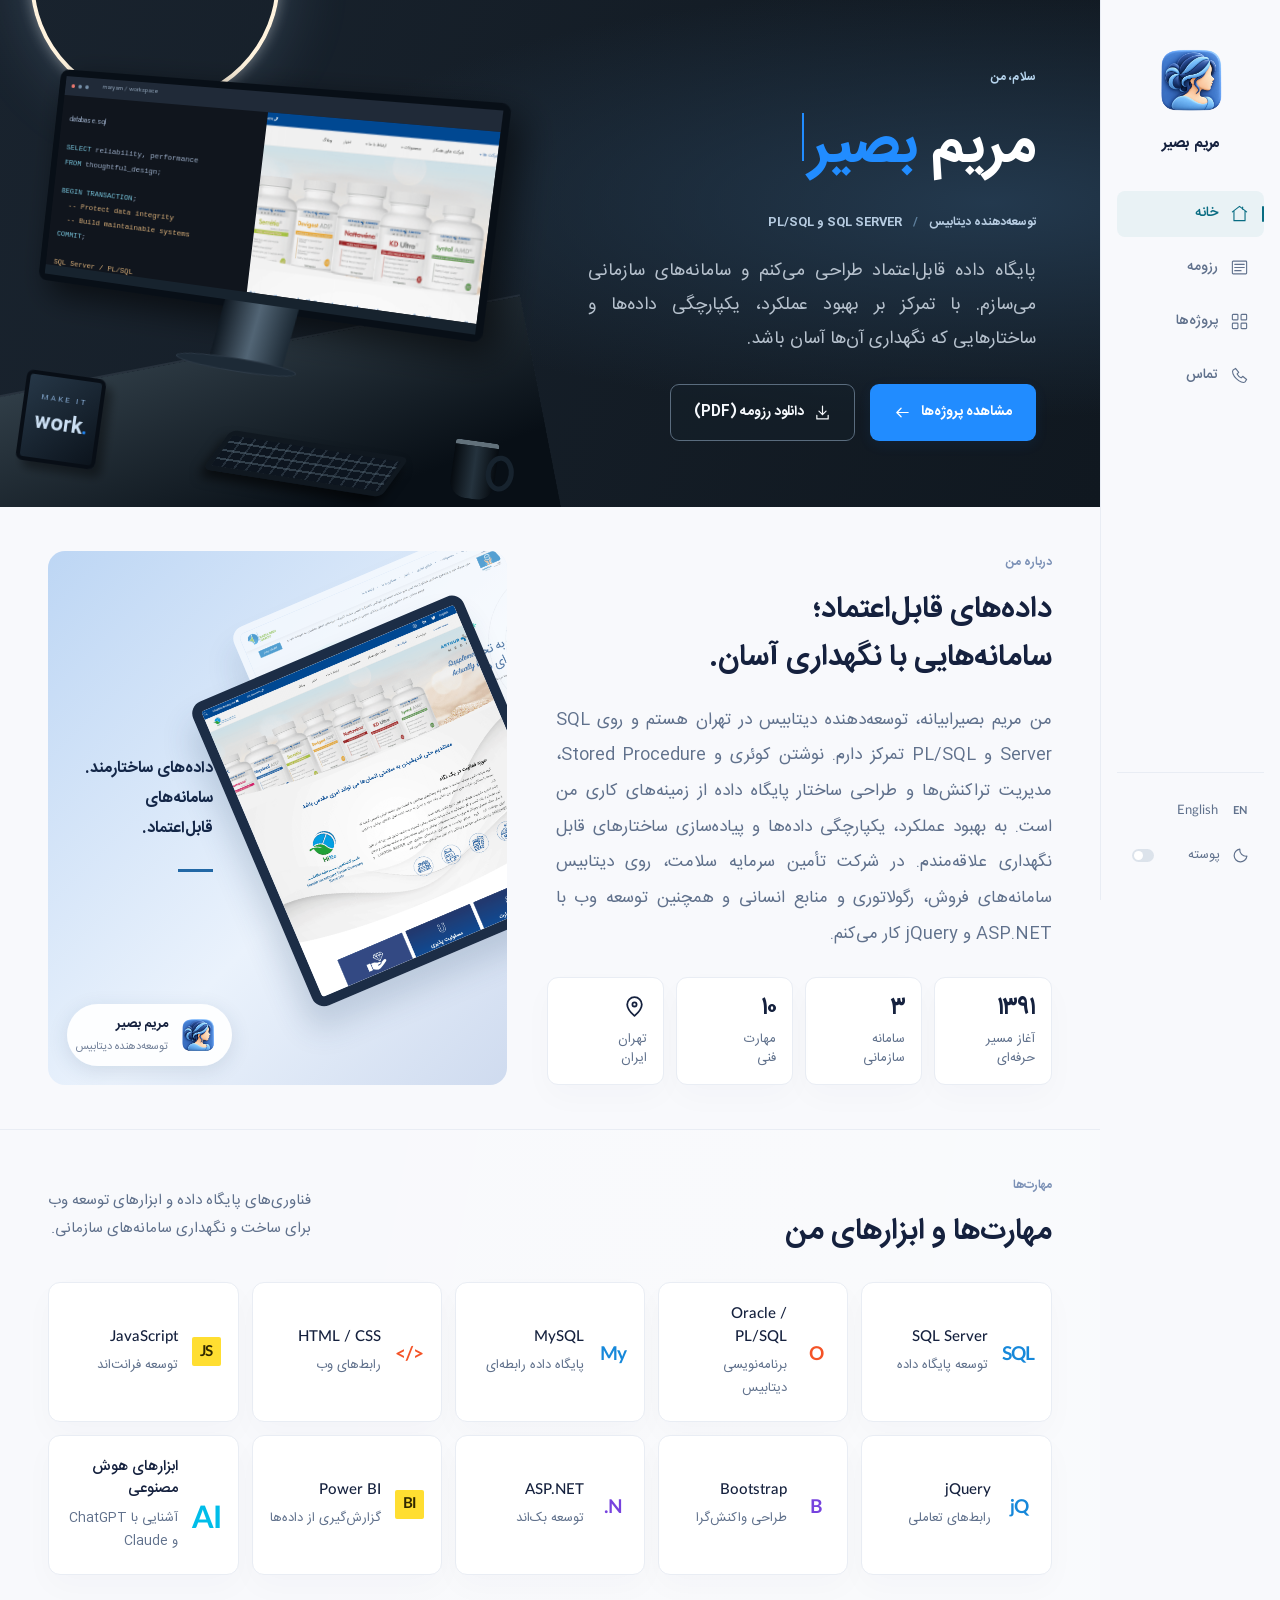
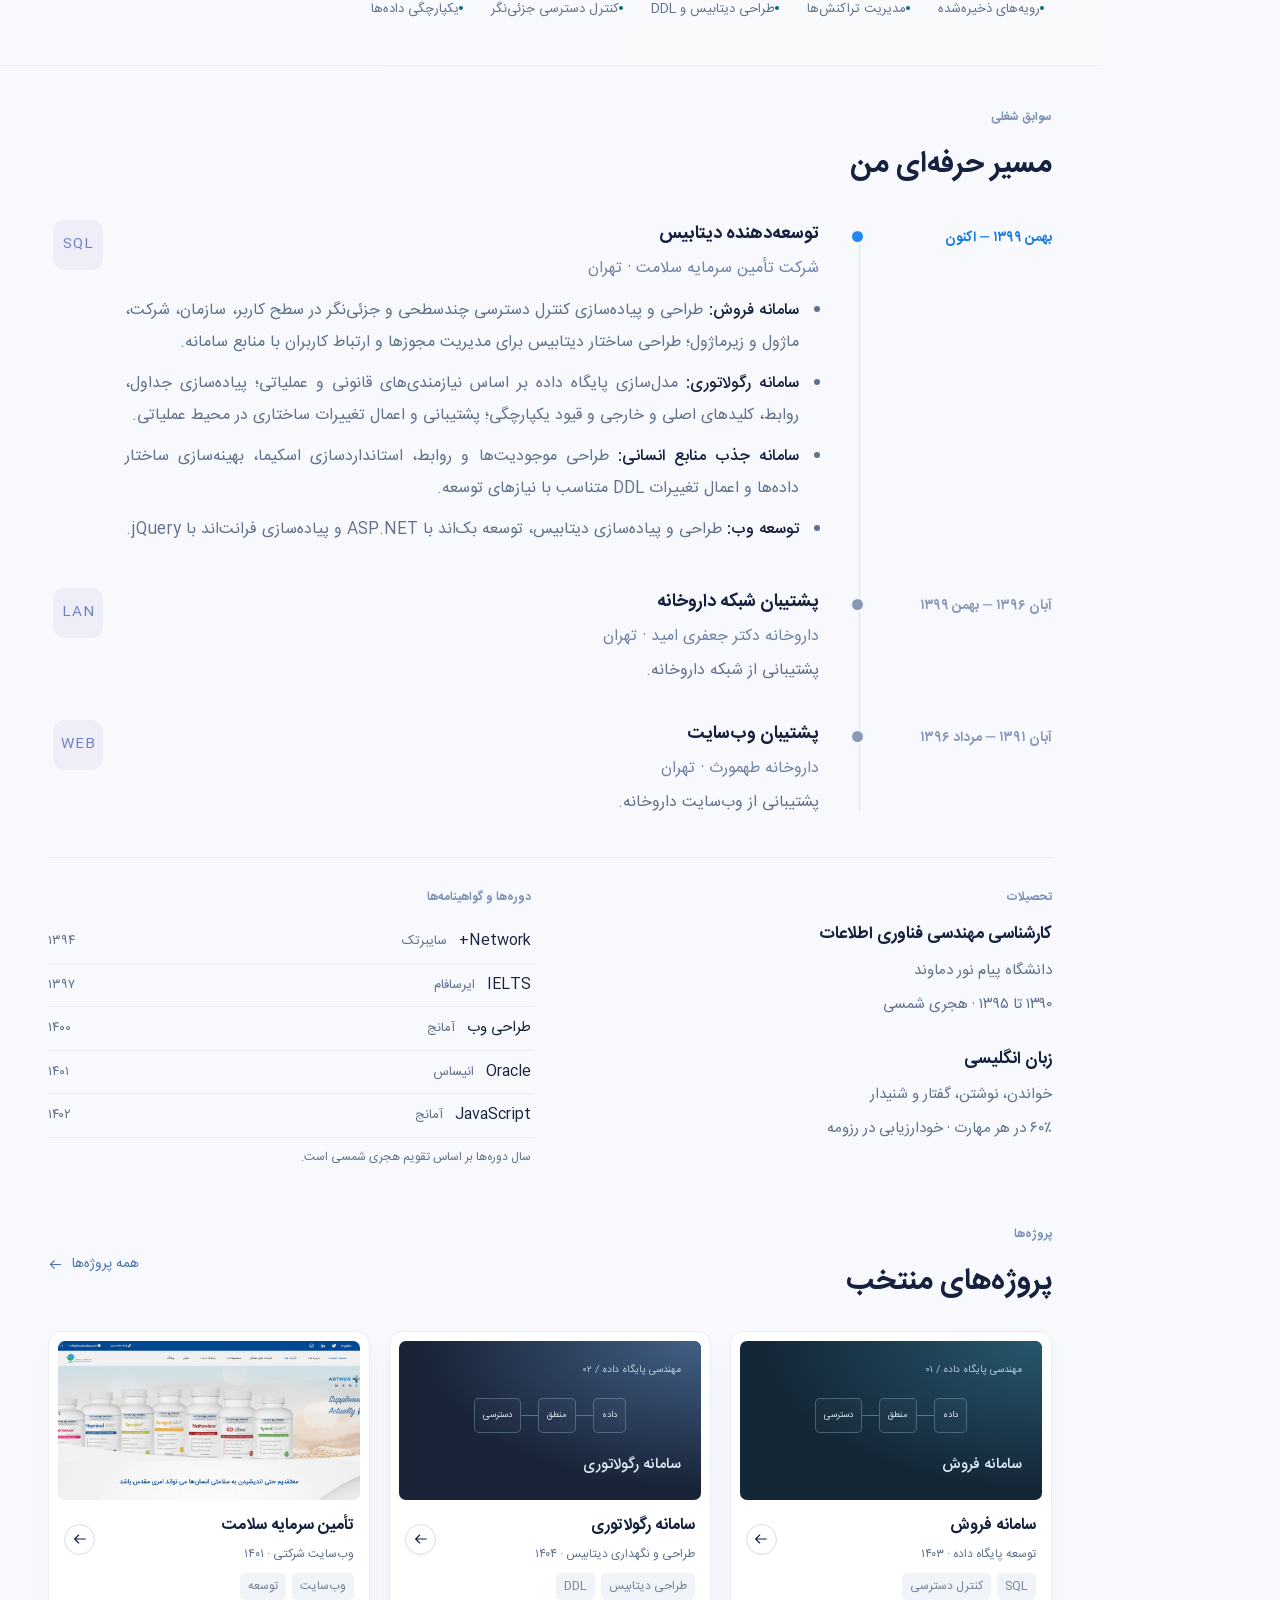
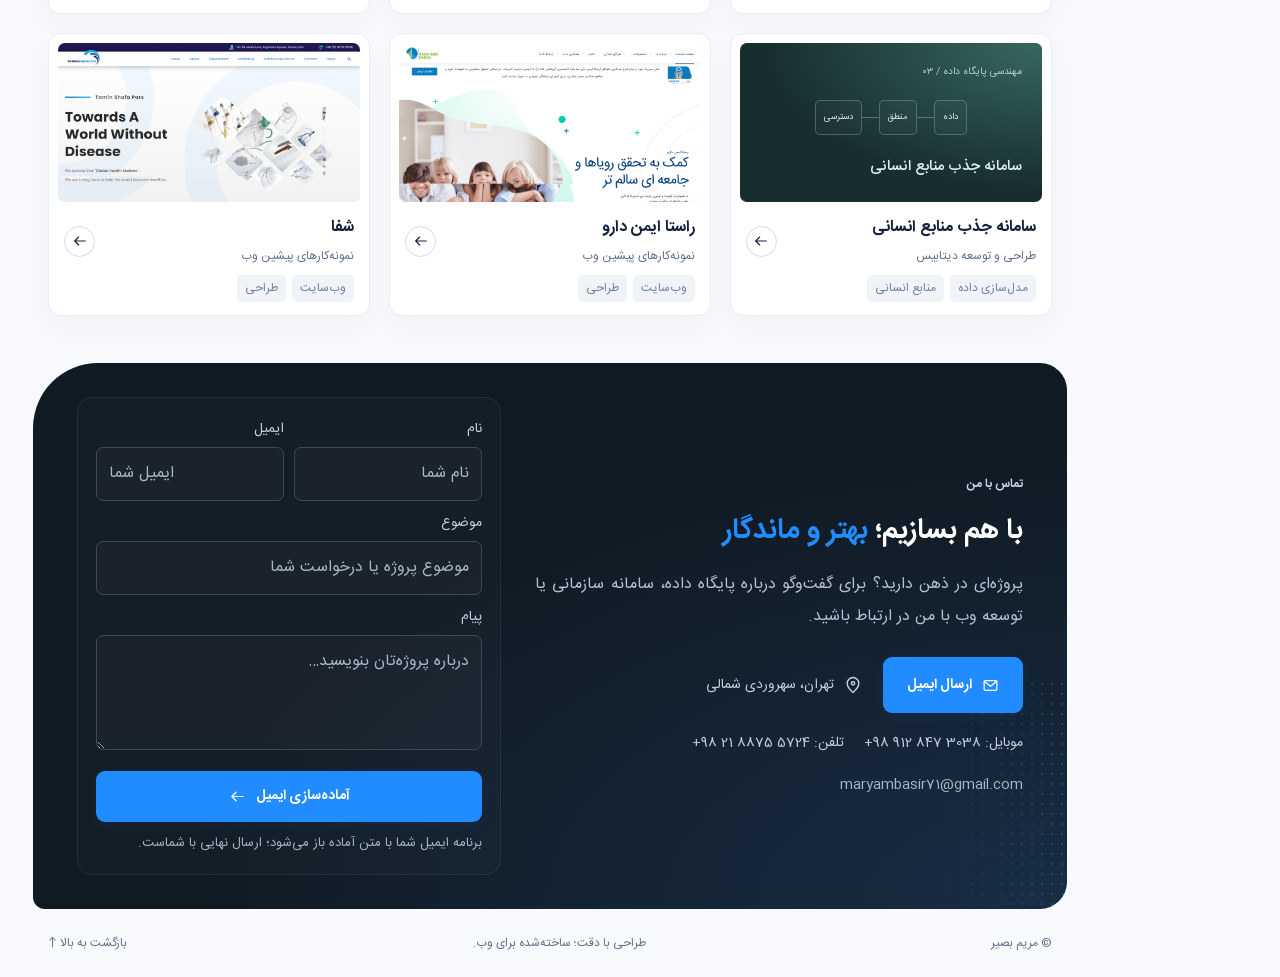
==== commit 33d23415: "Improve readability and responsive layout; add MB loader and AI tools" ====
--- a/index.html
+++ b/index.html
@@ -1,20 +1,85 @@
 <!DOCTYPE html>
 <html lang="en" data-theme="light">
+
 <head>
-<meta charset="UTF-8"><meta name="viewport" content="width=device-width, initial-scale=1.0">
-<meta name="description" content="Maryam Basir Abyaneh, database developer in Tehran specializing in SQL Server, PL/SQL, database design, and business systems.">
-<meta name="theme-color" content="#f8f9fc"><title>Maryam Basir Abyaneh &mdash; Database Developer</title>
-<link rel="icon" href="assets/img/profile.png"><link rel="stylesheet" href="assets/css/fonts.css">
-<link rel="stylesheet" href="assets/css/main.css">
-<script src="assets/js/i18n.js" defer></script>
-<script src="assets/js/main.js" defer></script>
+  <meta charset="UTF-8">
+  <meta name="viewport" content="width=device-width, initial-scale=1.0">
+  <meta name="description"
+    content="Maryam Basir Abyaneh, database developer in Tehran specializing in SQL Server, PL/SQL, database design, and business systems.">
+  <meta name="theme-color" content="#f8f9fc">
+  <title>Maryam Basir Abyaneh &mdash; Database Developer</title>
+  <link rel="icon" href="assets/img/profile.png">
+  <link rel="stylesheet" href="assets/css/fonts.css">
+  <link rel="stylesheet" href="assets/css/main.css">
+  <script src="assets/js/loader.js" defer></script>
+  <script src="assets/js/i18n.js" defer></script>
+  <script src="assets/js/main.js" defer></script>
 </head>
+
 <body>
-<a class="skip-link" href="#main">Skip to content</a>
-<aside class="sidebar"><a class="sidebar-profile" href="#home" aria-label="Maryam Basir home"><img src="assets/img/profile.png" alt="Maryam Basir" width="56" height="56"><span>Maryam Basir</span></a><nav aria-label="Main navigation"><a class="nav-link active" href="#home" aria-current="location"><span class="nav-icon"><svg class="icon" viewBox="0 0 24 24" fill="none" stroke="currentColor" stroke-width="1.4" stroke-linecap="round" stroke-linejoin="round" aria-hidden="true"><path d="m3 10 9-7 9 7M5 9v12h14V9M16 4v3"/></svg></span><span>Home</span></a><a class="nav-link" href="#experience"><span class="nav-icon"><svg class="icon" viewBox="0 0 24 24" fill="none" stroke="currentColor" stroke-width="1.4" stroke-linecap="round" stroke-linejoin="round" aria-hidden="true"><rect x="3" y="4" width="18" height="16" rx="1"/><path d="M6 8h12M6 12h12M6 16h8"/></svg></span><span>Resume</span></a><a class="nav-link" href="#projects"><span class="nav-icon"><svg class="icon" viewBox="0 0 24 24" fill="none" stroke="currentColor" stroke-width="1.4" stroke-linecap="round" stroke-linejoin="round" aria-hidden="true"><rect x="3" y="3" width="7" height="7" rx="1"/><rect x="14" y="3" width="7" height="7" rx="1"/><rect x="3" y="14" width="7" height="7" rx="1"/><rect x="14" y="14" width="7" height="7" rx="1"/></svg></span><span>Project</span></a><a class="nav-link" href="#contact"><span class="nav-icon"><svg class="icon" viewBox="0 0 24 24" fill="none" stroke="currentColor" stroke-width="1.4" stroke-linecap="round" stroke-linejoin="round" aria-hidden="true"><path d="M7 3 4 5c-2 2 0 7 4 11s9 6 11 4l2-3-5-4-2 2c-2-1-4-3-5-5l2-2-4-5Z"/></svg></span><span>Contact</span></a></nav><div class="theme-control"><button id="language-switcher" type="button" aria-label="Switch to Persian" lang="fa"><span class="language-symbol" aria-hidden="true">فا</span><span class="language-label">فارسی</span></button><button id="theme-switcher" aria-label="Switch to dark theme" aria-pressed="false"><svg class="icon" viewBox="0 0 24 24" fill="none" stroke="currentColor" stroke-width="1.7" stroke-linecap="round" stroke-linejoin="round" aria-hidden="true"><path d="M21 13A9 9 0 0 1 11 3 9 9 0 1 0 21 13Z"/></svg><span class="theme-label">Theme</span><span class="theme-state" aria-hidden="true"></span></button></div></aside>
-<main id="main">
-<section class="hero" id="home"><div class="hero-copy"><p class="eyebrow">HELLO, I&#8217;M</p><h1>Maryam <span>Basir</span><span class="cursor" aria-hidden="true"></span></h1><p class="hero-role">DATABASE DEVELOPER <span>/</span> SQL SERVER &amp; PL/SQL</p><p class="hero-description">I design reliable databases and build business systems.<br>Focused on performance, data integrity,<br class="desktop-break"> and structures that are easy to maintain.</p><div class="hero-actions"><a class="button primary" href="#projects">View My Work <svg class="icon" viewBox="0 0 24 24" fill="none" stroke="currentColor" stroke-width="1.7" stroke-linecap="round" stroke-linejoin="round" aria-hidden="true"><path d="M4 12h16m-6-6 6 6-6 6"/></svg></a><a class="button outline" href="assets/Maryam-Basir-CV.pdf" download><svg class="icon" viewBox="0 0 24 24" fill="none" stroke="currentColor" stroke-width="1.7" stroke-linecap="round" stroke-linejoin="round" aria-hidden="true"><path d="M12 3v12m-5-5 5 5 5-5M4 16v5h16v-5"/></svg> Download CV (PDF)</a></div></div>
-<div class="workspace" aria-hidden="true"><div class="ambient-ring"></div><div class="desk"></div><div class="monitor"><div class="monitor-toolbar"><i></i><i></i><i></i><span>maryam / workspace</span></div><div class="monitor-display"><div class="editor"><span class="editor-file">database.sql</span><pre><b>SELECT</b> reliability, performance
+  <div id="site-loader" class="site-loader" role="status" aria-live="polite" hidden>
+    <div class="loader-mark" aria-hidden="true"><span>M</span><span>B</span><i></i></div>
+    <p class="loader-name">Maryam Basir</p>
+    <p class="loader-caption">Loading portfolio…</p>
+  </div>
+  <a class="skip-link" href="#main">Skip to content</a>
+  <aside class="sidebar"><a class="sidebar-profile" href="#home" aria-label="Maryam Basir home"><img
+        src="assets/img/profile.png" alt="Maryam Basir" width="56" height="56"><span>Maryam Basir</span></a>
+    <nav aria-label="Main navigation"><a class="nav-link active" href="#home" aria-current="location"><span
+          class="nav-icon"><svg class="icon" viewBox="0 0 24 24" fill="none" stroke="currentColor" stroke-width="1.4"
+            stroke-linecap="round" stroke-linejoin="round" aria-hidden="true">
+            <path d="m3 10 9-7 9 7M5 9v12h14V9M16 4v3" />
+          </svg></span><span>Home</span></a><a class="nav-link" href="#experience"><span class="nav-icon"><svg
+            class="icon" viewBox="0 0 24 24" fill="none" stroke="currentColor" stroke-width="1.4" stroke-linecap="round"
+            stroke-linejoin="round" aria-hidden="true">
+            <rect x="3" y="4" width="18" height="16" rx="1" />
+            <path d="M6 8h12M6 12h12M6 16h8" />
+          </svg></span><span>Resume</span></a><a class="nav-link" href="#projects"><span class="nav-icon"><svg
+            class="icon" viewBox="0 0 24 24" fill="none" stroke="currentColor" stroke-width="1.4" stroke-linecap="round"
+            stroke-linejoin="round" aria-hidden="true">
+            <rect x="3" y="3" width="7" height="7" rx="1" />
+            <rect x="14" y="3" width="7" height="7" rx="1" />
+            <rect x="3" y="14" width="7" height="7" rx="1" />
+            <rect x="14" y="14" width="7" height="7" rx="1" />
+          </svg></span><span>Project</span></a><a class="nav-link" href="#contact"><span class="nav-icon"><svg
+            class="icon" viewBox="0 0 24 24" fill="none" stroke="currentColor" stroke-width="1.4" stroke-linecap="round"
+            stroke-linejoin="round" aria-hidden="true">
+            <path d="M7 3 4 5c-2 2 0 7 4 11s9 6 11 4l2-3-5-4-2 2c-2-1-4-3-5-5l2-2-4-5Z" />
+          </svg></span><span>Contact</span></a></nav>
+    <div class="theme-control"><button id="language-switcher" type="button" aria-label="Switch to Persian"
+        lang="fa"><span class="language-symbol" aria-hidden="true">فا</span><span
+          class="language-label">فارسی</span></button><button id="theme-switcher" aria-label="Switch to dark theme"
+        aria-pressed="false"><svg class="icon" viewBox="0 0 24 24" fill="none" stroke="currentColor" stroke-width="1.7"
+          stroke-linecap="round" stroke-linejoin="round" aria-hidden="true">
+          <path d="M21 13A9 9 0 0 1 11 3 9 9 0 1 0 21 13Z" />
+        </svg><span class="theme-label">Theme</span><span class="theme-state" aria-hidden="true"></span></button></div>
+  </aside>
+  <main id="main">
+    <section class="hero" id="home">
+      <div class="hero-copy">
+        <p class="eyebrow">HELLO, I&#8217;M</p>
+        <h1>Maryam <span>Basir</span><span class="cursor" aria-hidden="true"></span></h1>
+        <p class="hero-role">DATABASE DEVELOPER <span>/</span> SQL SERVER &amp; PL/SQL</p>
+        <p class="hero-description">I design reliable databases and build business systems. <br> Focused on performance,
+          data integrity, <br class="desktop-break">  and structures that are easy to maintain.</p>
+        <div class="hero-actions"><a class="button primary" href="#projects">View My Work <svg class="icon"
+              viewBox="0 0 24 24" fill="none" stroke="currentColor" stroke-width="1.7" stroke-linecap="round"
+              stroke-linejoin="round" aria-hidden="true">
+              <path d="M4 12h16m-6-6 6 6-6 6" />
+            </svg></a><a class="button outline" href="assets/Maryam-Basir-CV.pdf" download><svg class="icon"
+              viewBox="0 0 24 24" fill="none" stroke="currentColor" stroke-width="1.7" stroke-linecap="round"
+              stroke-linejoin="round" aria-hidden="true">
+              <path d="M12 3v12m-5-5 5 5 5-5M4 16v5h16v-5" />
+            </svg> Download CV (PDF)</a></div>
+      </div>
+      <div class="workspace" aria-hidden="true">
+        <div class="ambient-ring"></div>
+        <div class="desk"></div>
+        <div class="monitor">
+          <div class="monitor-toolbar"><i></i><i></i><i></i><span>maryam / workspace</span></div>
+          <div class="monitor-display">
+            <div class="editor"><span class="editor-file">database.sql</span>
+              <pre><b>SELECT</b> reliability, performance
 <b>FROM</b> thoughtful_design;
 
 <b>BEGIN TRANSACTION</b>;
@@ -22,17 +87,507 @@
   <em>-- Build maintainable systems</em>
 <b>COMMIT</b>;
 
-<em>SQL Server / PL/SQL</em></pre></div><img src="assets/img/tamin.png" alt="" width="400" height="600"></div><div class="monitor-chin"></div><div class="monitor-stand"></div></div><div class="desk-card"><span>MAKE IT</span><strong>work<span>.</span></strong></div><div class="keyboard"></div><div class="coffee"></div></div></section>
-<section class="about section" id="about"><div class="about-copy"><p class="eyebrow">ABOUT ME</p><h2>Reliable data.<br>Maintainable business systems.</h2><p class="body-copy">I&#8217;m Maryam Basir Abyaneh, a database developer based in Tehran, specializing in SQL Server and PL/SQL. My work includes writing queries and stored procedures, managing transactions, and designing database structures. I focus on improving performance, preserving data integrity, and building maintainable systems. At Health Financing Holding, I develop databases for sales, regulatory, and HR applications, alongside ASP.NET and jQuery web development.</p><div class="stats"><div><strong>2012</strong><span>Career<br>started</span></div><div><strong>3</strong><span>Business<br>systems</span></div><div><strong>9</strong><span>Technical<br>skills</span></div><div><strong><svg class="icon" viewBox="0 0 24 24" fill="none" stroke="currentColor" stroke-width="1.7" stroke-linecap="round" stroke-linejoin="round" aria-hidden="true"><path d="M19 10c0 5-7 11-7 11S5 15 5 10a7 7 0 1 1 14 0Z"/><circle cx="12" cy="10" r="2"/></svg></strong><span>Tehran<br>Iran</span></div></div></div><div class="about-art"><div class="about-art-copy">Structured Data.<br>Reliable Systems.<span></span></div><img class="about-screen back" src="assets/img/rasta.png" alt="Rasta Imen Darou website design" loading="lazy" width="420" height="626"><img class="about-screen front" src="assets/img/tamin.png" alt="Health Financing Holding website design" loading="lazy" width="420" height="640"><div class="portrait-chip"><img src="assets/img/profile.png" alt="Maryam Basir" width="42" height="42"><span>Maryam Basir<small>Database developer</small></span></div></div></section>
-<section class="skills-section section" id="skills"><div class="section-heading"><div><p class="eyebrow">SKILLS</p><h2>My Technical Toolkit</h2></div><p>Database technologies and web development tools<br class="desktop-break"> I use to build and maintain business applications.</p></div><div class="skills-grid"><article class="skill"><span class="skill-logo blue" aria-hidden="true">SQL</span><div class="skill-info"><h3>SQL Server</h3><p class="skill-description">Database development</p></div></article><article class="skill"><span class="skill-logo orange" aria-hidden="true">O</span><div class="skill-info"><h3>Oracle / PL/SQL</h3><p class="skill-description">Database programming</p></div></article><article class="skill"><span class="skill-logo blue" aria-hidden="true">My</span><div class="skill-info"><h3>MySQL</h3><p class="skill-description">Relational databases</p></div></article><article class="skill"><span class="skill-logo orange" aria-hidden="true">&lt;/&gt;</span><div class="skill-info"><h3>HTML / CSS</h3><p class="skill-description">Web interfaces</p></div></article><article class="skill"><span class="skill-logo yellow" aria-hidden="true">JS</span><div class="skill-info"><h3>JavaScript</h3><p class="skill-description">Front-end development</p></div></article><article class="skill"><span class="skill-logo blue" aria-hidden="true">jQ</span><div class="skill-info"><h3>jQuery</h3><p class="skill-description">Interactive interfaces</p></div></article><article class="skill"><span class="skill-logo purple" aria-hidden="true">B</span><div class="skill-info"><h3>Bootstrap</h3><p class="skill-description">Responsive layouts</p></div></article><article class="skill"><span class="skill-logo purple" aria-hidden="true">.N</span><div class="skill-info"><h3>ASP.NET</h3><p class="skill-description">Back-end development</p></div></article><article class="skill"><span class="skill-logo yellow" aria-hidden="true">BI</span><div class="skill-info"><h3>Power BI</h3><p class="skill-description">Data reporting</p></div></article></div><div class="specialties"><span>Stored procedures</span><span>Transaction management</span><span>Database design &amp; DDL</span><span>Fine-grained access control</span><span>Data integrity</span></div></section>
-<section class="experience section" id="experience"><p class="eyebrow">EXPERIENCE</p><h2>My Professional Journey</h2><div class="timeline">
-<article class="timeline-item"><time title="Bahman 1399 - Present (Solar Hijri)">2021 &ndash; Present</time><div class="timeline-dot"></div><div class="timeline-copy"><h3>Database Developer</h3><p class="company">Health Financing Holding &middot; Tehran</p><ul class="experience-details"><li><strong>Sales system:</strong> designed fine-grained access control across users, organizations, companies, modules, and sub-modules, with database structures for permissions and resource relationships.</li><li><strong>Regulatory system:</strong> modeled the database around legal and operational requirements; implemented tables, relationships, primary and foreign keys, and integrity constraints; maintained schema changes in production.</li><li><strong>HR recruitment system:</strong> designed entities and relationships, standardized the schema, optimized data structures, and applied DDL changes to support development.</li><li><strong>Web development:</strong> implemented databases, ASP.NET back-end functionality, and jQuery front-end interfaces.</li></ul></div><span class="experience-icon" aria-hidden="true">SQL</span></article>
-<article class="timeline-item"><time title="Aban 1396 - Bahman 1399 (Solar Hijri)">2017 &ndash; 2021</time><div class="timeline-dot"></div><div class="timeline-copy"><h3>Pharmacy Network Support</h3><p class="company">Dr. Jafari Omid Pharmacy &middot; Tehran</p><p>Provided network support for the pharmacy.</p></div><span class="experience-icon" aria-hidden="true">LAN</span></article>
-<article class="timeline-item"><time title="Aban 1391 - Mordad 1396 (Solar Hijri)">2012 &ndash; 2017</time><div class="timeline-dot"></div><div class="timeline-copy"><h3>Website Support</h3><p class="company">Tahmorth Pharmacy &middot; Tehran</p><p>Provided website support for the pharmacy.</p></div><span class="experience-icon" aria-hidden="true">WEB</span></article></div>
-<div class="resume-details"><article class="education"><p class="eyebrow">EDUCATION</p><h3>B.Sc. in Information Technology Engineering</h3><p>Payame Noor University, Damavand</p><span class="resume-date">1390 &ndash; 1395 &middot; Solar Hijri</span><div class="language-summary"><h3>English</h3><p>Reading, writing, speaking &amp; listening</p><span class="resume-date">60% in each skill &middot; Self-assessed in resume</span></div></article><article class="certifications"><p class="eyebrow">COURSES &amp; CERTIFICATIONS</p><ul><li><span>Network+ <small>Cybertech</small></span><time>1394</time></li><li><span>IELTS <small>Irsafam</small></span><time>1397</time></li><li><span>Web Design <small>Amanj</small></span><time>1400</time></li><li><span>Oracle <small>Anisas</small></span><time>1401</time></li><li><span>JavaScript <small>Amanj</small></span><time>1402</time></li></ul><p class="calendar-note">Course years are in the Solar Hijri calendar.</p></article></div></section>
-<section class="projects section" id="projects"><div class="section-heading"><div><p class="eyebrow">PROJECTS</p><h2>Featured Projects</h2></div><button class="text-button" id="toggle-projects" aria-expanded="false" aria-controls="project-grid">View All Projects <svg class="icon" viewBox="0 0 24 24" fill="none" stroke="currentColor" stroke-width="1.7" stroke-linecap="round" stroke-linejoin="round" aria-hidden="true"><path d="M4 12h16m-6-6 6 6-6 6"/></svg></button></div><div class="project-grid" id="project-grid"><article class="project-card" ><button class="project-preview" data-project="0" aria-label="View Sales Management System"><span class="system-art system-art-01"><span class="system-kicker">DATABASE ENGINEERING / 01</span><span class="system-schema" aria-hidden="true"><span>DATA</span><i></i><span>LOGIC</span><i></i><span>ACCESS</span></span><span class="system-caption">Sales Management System</span></span><span class="preview-label">View project <svg class="icon" viewBox="0 0 24 24" fill="none" stroke="currentColor" stroke-width="1.7" stroke-linecap="round" stroke-linejoin="round" aria-hidden="true"><path d="M4 12h16m-6-6 6 6-6 6"/></svg></span></button><div class="project-body"><div><h3>Sales Management System</h3><p>Database development &middot; 1403 SH</p></div><button class="round-button" data-project="0" aria-label="View Sales Management System"><svg class="icon" viewBox="0 0 24 24" fill="none" stroke="currentColor" stroke-width="1.7" stroke-linecap="round" stroke-linejoin="round" aria-hidden="true"><path d="M4 12h16m-6-6 6 6-6 6"/></svg></button></div><div class="tags"><span>SQL</span><span>Access control</span></div></article><article class="project-card" ><button class="project-preview" data-project="1" aria-label="View Regulatory System"><span class="system-art system-art-02"><span class="system-kicker">DATABASE ENGINEERING / 02</span><span class="system-schema" aria-hidden="true"><span>DATA</span><i></i><span>LOGIC</span><i></i><span>ACCESS</span></span><span class="system-caption">Regulatory System</span></span><span class="preview-label">View project <svg class="icon" viewBox="0 0 24 24" fill="none" stroke="currentColor" stroke-width="1.7" stroke-linecap="round" stroke-linejoin="round" aria-hidden="true"><path d="M4 12h16m-6-6 6 6-6 6"/></svg></span></button><div class="project-body"><div><h3>Regulatory System</h3><p>Database design & maintenance &middot; 1404 SH</p></div><button class="round-button" data-project="1" aria-label="View Regulatory System"><svg class="icon" viewBox="0 0 24 24" fill="none" stroke="currentColor" stroke-width="1.7" stroke-linecap="round" stroke-linejoin="round" aria-hidden="true"><path d="M4 12h16m-6-6 6 6-6 6"/></svg></button></div><div class="tags"><span>Database design</span><span>DDL</span></div></article><article class="project-card" ><button class="project-preview" data-project="2" aria-label="View Health Financing Holding"><img src="assets/img/tamin.png" alt="Health Financing Holding website screenshot" loading="lazy" width="600" height="420"><span class="preview-label">View project <svg class="icon" viewBox="0 0 24 24" fill="none" stroke="currentColor" stroke-width="1.7" stroke-linecap="round" stroke-linejoin="round" aria-hidden="true"><path d="M4 12h16m-6-6 6 6-6 6"/></svg></span></button><div class="project-body"><div><h3>Health Financing Holding</h3><p>Company website &middot; 1401 SH</p></div><button class="round-button" data-project="2" aria-label="View Health Financing Holding"><svg class="icon" viewBox="0 0 24 24" fill="none" stroke="currentColor" stroke-width="1.7" stroke-linecap="round" stroke-linejoin="round" aria-hidden="true"><path d="M4 12h16m-6-6 6 6-6 6"/></svg></button></div><div class="tags"><span>Website</span><span>Development</span></div></article><article class="project-card" ><button class="project-preview" data-project="3" aria-label="View HR Recruitment System"><span class="system-art system-art-03"><span class="system-kicker">DATABASE ENGINEERING / 03</span><span class="system-schema" aria-hidden="true"><span>DATA</span><i></i><span>LOGIC</span><i></i><span>ACCESS</span></span><span class="system-caption">HR Recruitment System</span></span><span class="preview-label">View project <svg class="icon" viewBox="0 0 24 24" fill="none" stroke="currentColor" stroke-width="1.7" stroke-linecap="round" stroke-linejoin="round" aria-hidden="true"><path d="M4 12h16m-6-6 6 6-6 6"/></svg></span></button><div class="project-body"><div><h3>HR Recruitment System</h3><p>Database design & development</p></div><button class="round-button" data-project="3" aria-label="View HR Recruitment System"><svg class="icon" viewBox="0 0 24 24" fill="none" stroke="currentColor" stroke-width="1.7" stroke-linecap="round" stroke-linejoin="round" aria-hidden="true"><path d="M4 12h16m-6-6 6 6-6 6"/></svg></button></div><div class="tags"><span>Data modeling</span><span>HR</span></div></article><article class="project-card" ><button class="project-preview" data-project="4" aria-label="View Rasta Imen Darou"><img src="assets/img/rasta.png" alt="Rasta Imen Darou website screenshot" loading="lazy" width="600" height="420"><span class="preview-label">View project <svg class="icon" viewBox="0 0 24 24" fill="none" stroke="currentColor" stroke-width="1.7" stroke-linecap="round" stroke-linejoin="round" aria-hidden="true"><path d="M4 12h16m-6-6 6 6-6 6"/></svg></span></button><div class="project-body"><div><h3>Rasta Imen Darou</h3><p>Earlier website portfolio</p></div><button class="round-button" data-project="4" aria-label="View Rasta Imen Darou"><svg class="icon" viewBox="0 0 24 24" fill="none" stroke="currentColor" stroke-width="1.7" stroke-linecap="round" stroke-linejoin="round" aria-hidden="true"><path d="M4 12h16m-6-6 6 6-6 6"/></svg></button></div><div class="tags"><span>Website</span><span>Design</span></div></article><article class="project-card" ><button class="project-preview" data-project="5" aria-label="View Shafa"><img src="assets/img/shafa.png" alt="Shafa website screenshot" loading="lazy" width="600" height="420"><span class="preview-label">View project <svg class="icon" viewBox="0 0 24 24" fill="none" stroke="currentColor" stroke-width="1.7" stroke-linecap="round" stroke-linejoin="round" aria-hidden="true"><path d="M4 12h16m-6-6 6 6-6 6"/></svg></span></button><div class="project-body"><div><h3>Shafa</h3><p>Earlier website portfolio</p></div><button class="round-button" data-project="5" aria-label="View Shafa"><svg class="icon" viewBox="0 0 24 24" fill="none" stroke="currentColor" stroke-width="1.7" stroke-linecap="round" stroke-linejoin="round" aria-hidden="true"><path d="M4 12h16m-6-6 6 6-6 6"/></svg></button></div><div class="tags"><span>Website</span><span>Design</span></div></article><article class="project-card" hidden><button class="project-preview" data-project="6" aria-label="View Vitality"><img src="assets/img/vitality.png" alt="Vitality website screenshot" loading="lazy" width="600" height="420"><span class="preview-label">View project <svg class="icon" viewBox="0 0 24 24" fill="none" stroke="currentColor" stroke-width="1.7" stroke-linecap="round" stroke-linejoin="round" aria-hidden="true"><path d="M4 12h16m-6-6 6 6-6 6"/></svg></span></button><div class="project-body"><div><h3>Vitality</h3><p>Earlier website portfolio</p></div><button class="round-button" data-project="6" aria-label="View Vitality"><svg class="icon" viewBox="0 0 24 24" fill="none" stroke="currentColor" stroke-width="1.7" stroke-linecap="round" stroke-linejoin="round" aria-hidden="true"><path d="M4 12h16m-6-6 6 6-6 6"/></svg></button></div><div class="tags"><span>Website</span><span>Design</span></div></article><article class="project-card" hidden><button class="project-preview" data-project="7" aria-label="View Gravity Pharma"><img src="assets/img/gravity.png" alt="Gravity Pharma website screenshot" loading="lazy" width="600" height="420"><span class="preview-label">View project <svg class="icon" viewBox="0 0 24 24" fill="none" stroke="currentColor" stroke-width="1.7" stroke-linecap="round" stroke-linejoin="round" aria-hidden="true"><path d="M4 12h16m-6-6 6 6-6 6"/></svg></span></button><div class="project-body"><div><h3>Gravity Pharma</h3><p>Earlier website portfolio</p></div><button class="round-button" data-project="7" aria-label="View Gravity Pharma"><svg class="icon" viewBox="0 0 24 24" fill="none" stroke="currentColor" stroke-width="1.7" stroke-linecap="round" stroke-linejoin="round" aria-hidden="true"><path d="M4 12h16m-6-6 6 6-6 6"/></svg></button></div><div class="tags"><span>Website</span><span>Design</span></div></article><article class="project-card" hidden><button class="project-preview" data-project="8" aria-label="View Pak Salamat"><img src="assets/img/pak.png" alt="Pak Salamat website screenshot" loading="lazy" width="600" height="420"><span class="preview-label">View project <svg class="icon" viewBox="0 0 24 24" fill="none" stroke="currentColor" stroke-width="1.7" stroke-linecap="round" stroke-linejoin="round" aria-hidden="true"><path d="M4 12h16m-6-6 6 6-6 6"/></svg></span></button><div class="project-body"><div><h3>Pak Salamat</h3><p>Earlier website portfolio</p></div><button class="round-button" data-project="8" aria-label="View Pak Salamat"><svg class="icon" viewBox="0 0 24 24" fill="none" stroke="currentColor" stroke-width="1.7" stroke-linecap="round" stroke-linejoin="round" aria-hidden="true"><path d="M4 12h16m-6-6 6 6-6 6"/></svg></button></div><div class="tags"><span>Website</span><span>Design</span></div></article><article class="project-card" hidden><button class="project-preview" data-project="9" aria-label="View Laguna Beauties"><img src="assets/img/laguna.png" alt="Laguna Beauties website screenshot" loading="lazy" width="600" height="420"><span class="preview-label">View project <svg class="icon" viewBox="0 0 24 24" fill="none" stroke="currentColor" stroke-width="1.7" stroke-linecap="round" stroke-linejoin="round" aria-hidden="true"><path d="M4 12h16m-6-6 6 6-6 6"/></svg></span></button><div class="project-body"><div><h3>Laguna Beauties</h3><p>Earlier website portfolio</p></div><button class="round-button" data-project="9" aria-label="View Laguna Beauties"><svg class="icon" viewBox="0 0 24 24" fill="none" stroke="currentColor" stroke-width="1.7" stroke-linecap="round" stroke-linejoin="round" aria-hidden="true"><path d="M4 12h16m-6-6 6 6-6 6"/></svg></button></div><div class="tags"><span>Website</span><span>Design</span></div></article><article class="project-card" hidden><button class="project-preview" data-project="10" aria-label="View Tamgen"><img src="assets/img/tamgen.png" alt="Tamgen website screenshot" loading="lazy" width="600" height="420"><span class="preview-label">View project <svg class="icon" viewBox="0 0 24 24" fill="none" stroke="currentColor" stroke-width="1.7" stroke-linecap="round" stroke-linejoin="round" aria-hidden="true"><path d="M4 12h16m-6-6 6 6-6 6"/></svg></span></button><div class="project-body"><div><h3>Tamgen</h3><p>Earlier website portfolio</p></div><button class="round-button" data-project="10" aria-label="View Tamgen"><svg class="icon" viewBox="0 0 24 24" fill="none" stroke="currentColor" stroke-width="1.7" stroke-linecap="round" stroke-linejoin="round" aria-hidden="true"><path d="M4 12h16m-6-6 6 6-6 6"/></svg></button></div><div class="tags"><span>Website</span><span>Design</span></div></article><article class="project-card" hidden><button class="project-preview" data-project="11" aria-label="View Zigma"><img src="assets/img/zigma.png" alt="Zigma website screenshot" loading="lazy" width="600" height="420"><span class="preview-label">View project <svg class="icon" viewBox="0 0 24 24" fill="none" stroke="currentColor" stroke-width="1.7" stroke-linecap="round" stroke-linejoin="round" aria-hidden="true"><path d="M4 12h16m-6-6 6 6-6 6"/></svg></span></button><div class="project-body"><div><h3>Zigma</h3><p>Earlier website portfolio</p></div><button class="round-button" data-project="11" aria-label="View Zigma"><svg class="icon" viewBox="0 0 24 24" fill="none" stroke="currentColor" stroke-width="1.7" stroke-linecap="round" stroke-linejoin="round" aria-hidden="true"><path d="M4 12h16m-6-6 6 6-6 6"/></svg></button></div><div class="tags"><span>Website</span><span>Design</span></div></article><article class="project-card" hidden><button class="project-preview" data-project="12" aria-label="View Pet"><img src="assets/img/pet.png" alt="Pet website screenshot" loading="lazy" width="600" height="420"><span class="preview-label">View project <svg class="icon" viewBox="0 0 24 24" fill="none" stroke="currentColor" stroke-width="1.7" stroke-linecap="round" stroke-linejoin="round" aria-hidden="true"><path d="M4 12h16m-6-6 6 6-6 6"/></svg></span></button><div class="project-body"><div><h3>Pet</h3><p>Earlier website portfolio</p></div><button class="round-button" data-project="12" aria-label="View Pet"><svg class="icon" viewBox="0 0 24 24" fill="none" stroke="currentColor" stroke-width="1.7" stroke-linecap="round" stroke-linejoin="round" aria-hidden="true"><path d="M4 12h16m-6-6 6 6-6 6"/></svg></button></div><div class="tags"><span>Website</span><span>Design</span></div></article></div></section>
-<section class="contact-section" id="contact"><div class="contact-copy"><p class="eyebrow">CONTACT</p><h2>Let&#8217;s Build Something <span>Great</span></h2><p>Have a project in mind? Get in touch to talk about<br class="desktop-break"> your database, business system, or web development needs.</p><div class="contact-details"><a class="button primary" href="mailto:maryambasir71@gmail.com"><svg class="icon" viewBox="0 0 24 24" fill="none" stroke="currentColor" stroke-width="1.7" stroke-linecap="round" stroke-linejoin="round" aria-hidden="true"><rect x="3" y="5" width="18" height="14" rx="2"/><path d="m3 6 9 7 9-7"/></svg> Email Me</a><span><svg class="icon" viewBox="0 0 24 24" fill="none" stroke="currentColor" stroke-width="1.7" stroke-linecap="round" stroke-linejoin="round" aria-hidden="true"><path d="M19 10c0 5-7 11-7 11S5 15 5 10a7 7 0 1 1 14 0Z"/><circle cx="12" cy="10" r="2"/></svg> North Sohrevardi St., Tehran</span></div><div class="contact-phones"><a href="tel:+989128473038">Mobile: +98 912 847 3038</a><a href="tel:+982188755724">Phone: +98 21 8875 5724</a></div><a class="email-address" href="mailto:maryambasir71@gmail.com">maryambasir71@gmail.com</a><a class="website-address" href="https://macode.ir/" target="_blank" rel="noopener noreferrer">macode.ir &#8599;</a></div><form id="contact-form"><div class="form-row"><div><label for="name">Name</label><input id="name" name="name" placeholder="Your name" autocomplete="name" required maxlength="120"></div><div><label for="email">Email</label><input dir="ltr" type="email" id="email" name="email" placeholder="Your email" autocomplete="email" required maxlength="254"></div></div><label for="subject">Subject</label><input id="subject" name="subject" placeholder="What would you like to build?" required maxlength="200"><label for="message">Message</label><textarea id="message" name="message" placeholder="Tell me about your project&#8230;" rows="3" required maxlength="4000"></textarea><button class="button primary" type="submit">Compose Email <svg class="icon" viewBox="0 0 24 24" fill="none" stroke="currentColor" stroke-width="1.7" stroke-linecap="round" stroke-linejoin="round" aria-hidden="true"><path d="M4 12h16m-6-6 6 6-6 6"/></svg></button><p class="form-note" id="form-status" role="status">Opens your email app with your message ready to send.</p></form></section>
-<footer><span>&copy; Maryam Basir</span><span>Designed with care. Built for the web.</span><a href="#home">Back to top &#8593;</a></footer>
-</main><dialog id="project-dialog" aria-labelledby="dialog-title"><div class="dialog-heading"><div><p class="eyebrow">PROJECT PREVIEW</p><h2 id="dialog-title"></h2></div><button id="close-dialog" class="round-button" aria-label="Close project preview">&#10005;</button></div><a class="button primary" id="project-visit" target="_blank" rel="noopener noreferrer">Visit Website <svg class="icon" viewBox="0 0 24 24" fill="none" stroke="currentColor" stroke-width="1.7" stroke-linecap="round" stroke-linejoin="round" aria-hidden="true"><path d="M4 12h16m-6-6 6 6-6 6"/></svg></a><p id="project-offline" hidden>Project summary; no public demo is linked in the resume.</p><p id="project-description"></p><img id="dialog-image" alt=""></dialog>
-<script type="application/json" id="project-data">[{"name": "Sales Management System", "kind": "Database development", "year": "1403", "mark": "01", "image": "", "url": "", "description": "Developed the sales system database and implemented fine-grained access control at user, organization, company, module, and sub-module levels. Designed permissions and resource relationships for Health Financing Holding.", "tags": ["SQL", "Access control"]}, {"name": "Regulatory System", "kind": "Database design & maintenance", "year": "1404", "mark": "02", "image": "", "url": "", "description": "Designed and modeled a regulatory database around legal and operational requirements for Health Financing Holding. Implemented tables, relationships, primary and foreign keys, integrity constraints, and production schema changes.", "tags": ["Database design", "DDL"]}, {"name": "Health Financing Holding", "kind": "Company website", "year": "1401", "image": "assets/img/tamin.png", "url": "https://hitcoholding.com/", "description": "Company website for Health Financing Holding, listed in the resume for 1401 (Solar Hijri).", "tags": ["Website", "Development"]}, {"name": "HR Recruitment System", "kind": "Database design & development", "year": "", "mark": "03", "image": "", "url": "", "description": "Designed the recruitment and HR management database for Health Financing Holding. Modeled entities and relationships, standardized the schema, optimized data structures, and supported ongoing development with DDL changes.", "tags": ["Data modeling", "HR"]}, {"name": "Rasta Imen Darou", "image": "assets/img/rasta.png", "url": "https://rastaimendarou.com/", "kind": "Earlier website portfolio", "year": "", "description": "Website design from my existing portfolio.", "tags": ["Website", "Design"]}, {"name": "Shafa", "image": "assets/img/shafa.png", "url": "https://rastaimendarou.com/", "kind": "Earlier website portfolio", "year": "", "description": "Website design from my existing portfolio.", "tags": ["Website", "Design"]}, {"name": "Vitality", "image": "assets/img/vitality.png", "url": "https://taminshafa.com/", "kind": "Earlier website portfolio", "year": "", "description": "Website design from my existing portfolio.", "tags": ["Website", "Design"]}, {"name": "Gravity Pharma", "image": "assets/img/gravity.png", "url": "https://gravitypharma.ae/", "kind": "Earlier website portfolio", "year": "", "description": "Website design from my existing portfolio.", "tags": ["Website", "Design"]}, {"name": "Pak Salamat", "image": "assets/img/pak.png", "url": "https://paksalamat.com/", "kind": "Earlier website portfolio", "year": "", "description": "Website design from my existing portfolio.", "tags": ["Website", "Design"]}, {"name": "Laguna Beauties", "image": "assets/img/laguna.png", "url": "http://lagunabeauties.com/", "kind": "Earlier website portfolio", "year": "", "description": "Website design from my existing portfolio.", "tags": ["Website", "Design"]}, {"name": "Tamgen", "image": "assets/img/tamgen.png", "url": "", "kind": "Earlier website portfolio", "year": "", "description": "Website design from my existing portfolio.", "tags": ["Website", "Design"]}, {"name": "Zigma", "image": "assets/img/zigma.png", "url": "", "kind": "Earlier website portfolio", "year": "", "description": "Website design from my existing portfolio.", "tags": ["Website", "Design"]}, {"name": "Pet", "image": "assets/img/pet.png", "url": "", "kind": "Earlier website portfolio", "year": "", "description": "Website design from my existing portfolio.", "tags": ["Website", "Design"]}]</script>
-</body></html>+<em>SQL Server / PL/SQL</em></pre>
+            </div><img src="assets/img/tamin.png" alt="" width="400" height="600">
+          </div>
+          <div class="monitor-chin"></div>
+          <div class="monitor-stand"></div>
+        </div>
+        <div class="desk-card"><span>MAKE IT</span><strong>work<span>.</span></strong></div>
+        <div class="keyboard"></div>
+        <div class="coffee"></div>
+      </div>
+    </section>
+    <section class="about section" id="about">
+      <div class="about-copy">
+        <p class="eyebrow">ABOUT ME</p>
+        <h2>Reliable data.<br>Maintainable business systems.</h2>
+        <p class="body-copy">I&#8217;m Maryam Basir Abyaneh, a database developer based in Tehran, specializing in SQL
+          Server and PL/SQL. My work includes writing queries and stored procedures, managing transactions, and
+          designing database structures. I focus on improving performance, preserving data integrity, and building
+          maintainable systems. At Health Financing Holding, I develop databases for sales, regulatory, and HR
+          applications, alongside ASP.NET and jQuery web development.</p>
+        <div class="stats">
+          <div><strong>2012</strong><span>Career<br>started</span></div>
+          <div><strong>3</strong><span>Business<br>systems</span></div>
+          <div><strong>10</strong><span>Technical<br>skills</span></div>
+          <div><strong><svg class="icon" viewBox="0 0 24 24" fill="none" stroke="currentColor" stroke-width="1.7"
+                stroke-linecap="round" stroke-linejoin="round" aria-hidden="true">
+                <path d="M19 10c0 5-7 11-7 11S5 15 5 10a7 7 0 1 1 14 0Z" />
+                <circle cx="12" cy="10" r="2" />
+              </svg></strong><span>Tehran<br>Iran</span></div>
+        </div>
+      </div>
+      <div class="about-art">
+        <div class="about-art-copy">Structured Data.<br>Reliable Systems.<span></span></div><img
+          class="about-screen back" src="assets/img/rasta.png" alt="Rasta Imen Darou website design" loading="lazy"
+          width="420" height="626"><img class="about-screen front" src="assets/img/tamin.png"
+          alt="Health Financing Holding website design" loading="lazy" width="420" height="640">
+        <div class="portrait-chip"><img src="assets/img/profile.png" alt="Maryam Basir" width="42"
+            height="42"><span>Maryam Basir<small>Database developer</small></span></div>
+      </div>
+    </section>
+    <section class="skills-section section" id="skills">
+      <div class="section-heading">
+        <div>
+          <p class="eyebrow">SKILLS</p>
+          <h2>My Technical Toolkit</h2>
+        </div>
+        <p>Database technologies and web development tools<br class="desktop-break"> I use to build and maintain
+          business applications.</p>
+      </div>
+      <div class="skills-grid">
+        <article class="skill"><span class="skill-logo blue" aria-hidden="true">SQL</span>
+          <div class="skill-info">
+            <h3>SQL Server</h3>
+            <p class="skill-description">Database development</p>
+          </div>
+        </article>
+        <article class="skill"><span class="skill-logo orange" aria-hidden="true">O</span>
+          <div class="skill-info">
+            <h3>Oracle / PL/SQL</h3>
+            <p class="skill-description">Database programming</p>
+          </div>
+        </article>
+        <article class="skill"><span class="skill-logo blue" aria-hidden="true">My</span>
+          <div class="skill-info">
+            <h3>MySQL</h3>
+            <p class="skill-description">Relational databases</p>
+          </div>
+        </article>
+        <article class="skill"><span class="skill-logo orange" aria-hidden="true">&lt;/&gt;</span>
+          <div class="skill-info">
+            <h3>HTML / CSS</h3>
+            <p class="skill-description">Web interfaces</p>
+          </div>
+        </article>
+        <article class="skill"><span class="skill-logo yellow" aria-hidden="true">JS</span>
+          <div class="skill-info">
+            <h3>JavaScript</h3>
+            <p class="skill-description">Front-end development</p>
+          </div>
+        </article>
+        <article class="skill"><span class="skill-logo blue" aria-hidden="true">jQ</span>
+          <div class="skill-info">
+            <h3>jQuery</h3>
+            <p class="skill-description">Interactive interfaces</p>
+          </div>
+        </article>
+        <article class="skill"><span class="skill-logo purple" aria-hidden="true">B</span>
+          <div class="skill-info">
+            <h3>Bootstrap</h3>
+            <p class="skill-description">Responsive layouts</p>
+          </div>
+        </article>
+        <article class="skill"><span class="skill-logo purple" aria-hidden="true">.N</span>
+          <div class="skill-info">
+            <h3>ASP.NET</h3>
+            <p class="skill-description">Back-end development</p>
+          </div>
+        </article>
+        <article class="skill"><span class="skill-logo yellow" aria-hidden="true">BI</span>
+          <div class="skill-info">
+            <h3>Power BI</h3>
+            <p class="skill-description">Data reporting</p>
+          </div>
+        </article>
+
+        <article class="skill skill-ai"><span class="skill-logo cyan" aria-hidden="true">AI</span>
+          <div class="skill-info">
+            <h3>AI Tools</h3>
+            <p class="skill-description">Familiar with ChatGPT &amp; Claude</p>
+          </div>
+        </article>
+      </div>
+      <div class="specialties"><span>Stored procedures</span><span>Transaction management</span><span>Database design
+          &amp; DDL</span><span>Fine-grained access control</span><span>Data integrity</span></div>
+    </section>
+    <section class="experience section" id="experience">
+      <p class="eyebrow">EXPERIENCE</p>
+      <h2>My Professional Journey</h2>
+      <div class="timeline">
+        <article class="timeline-item"><time title="Bahman 1399 - Present (Solar Hijri)">2021 &ndash; Present</time>
+          <div class="timeline-dot"></div>
+          <div class="timeline-copy">
+            <h3>Database Developer</h3>
+            <p class="company">Health Financing Holding &middot; Tehran</p>
+            <ul class="experience-details">
+              <li><strong>Sales system:</strong> designed fine-grained access control across users, organizations,
+                companies, modules, and sub-modules, with database structures for permissions and resource
+                relationships.</li>
+              <li><strong>Regulatory system:</strong> modeled the database around legal and operational requirements;
+                implemented tables, relationships, primary and foreign keys, and integrity constraints; maintained
+                schema changes in production.</li>
+              <li><strong>HR recruitment system:</strong> designed entities and relationships, standardized the schema,
+                optimized data structures, and applied DDL changes to support development.</li>
+              <li><strong>Web development:</strong> implemented databases, ASP.NET back-end functionality, and jQuery
+                front-end interfaces.</li>
+            </ul>
+          </div><span class="experience-icon" aria-hidden="true">SQL</span>
+        </article>
+        <article class="timeline-item"><time title="Aban 1396 - Bahman 1399 (Solar Hijri)">2017 &ndash; 2021</time>
+          <div class="timeline-dot"></div>
+          <div class="timeline-copy">
+            <h3>Pharmacy Network Support</h3>
+            <p class="company">Dr. Jafari Omid Pharmacy &middot; Tehran</p>
+            <p>Provided network support for the pharmacy.</p>
+          </div><span class="experience-icon" aria-hidden="true">LAN</span>
+        </article>
+        <article class="timeline-item"><time title="Aban 1391 - Mordad 1396 (Solar Hijri)">2012 &ndash; 2017</time>
+          <div class="timeline-dot"></div>
+          <div class="timeline-copy">
+            <h3>Website Support</h3>
+            <p class="company">Tahmorth Pharmacy &middot; Tehran</p>
+            <p>Provided website support for the pharmacy.</p>
+          </div><span class="experience-icon" aria-hidden="true">WEB</span>
+        </article>
+      </div>
+      <div class="resume-details">
+        <article class="education">
+          <p class="eyebrow">EDUCATION</p>
+          <h3>B.Sc. in Information Technology Engineering</h3>
+          <p>Payame Noor University, Damavand</p><span class="resume-date">1390 &ndash; 1395 &middot; Solar Hijri</span>
+          <div class="language-summary">
+            <h3>English</h3>
+            <p>Reading, writing, speaking &amp; listening</p><span class="resume-date">60% in each skill &middot;
+              Self-assessed in resume</span>
+          </div>
+        </article>
+        <article class="certifications">
+          <p class="eyebrow">COURSES &amp; CERTIFICATIONS</p>
+          <ul>
+            <li><span>Network+ <small>Cybertech</small></span><time>1394</time></li>
+            <li><span>IELTS <small>Irsafam</small></span><time>1397</time></li>
+            <li><span>Web Design <small>Amanj</small></span><time>1400</time></li>
+            <li><span>Oracle <small>Anisas</small></span><time>1401</time></li>
+            <li><span>JavaScript <small>Amanj</small></span><time>1402</time></li>
+          </ul>
+          <p class="calendar-note">Course years are in the Solar Hijri calendar.</p>
+        </article>
+      </div>
+    </section>
+    <section class="projects section" id="projects">
+      <div class="section-heading">
+        <div>
+          <p class="eyebrow">PROJECTS</p>
+          <h2>Featured Projects</h2>
+        </div><button class="text-button" id="toggle-projects" aria-expanded="false" aria-controls="project-grid">View
+          All Projects <svg class="icon" viewBox="0 0 24 24" fill="none" stroke="currentColor" stroke-width="1.7"
+            stroke-linecap="round" stroke-linejoin="round" aria-hidden="true">
+            <path d="M4 12h16m-6-6 6 6-6 6" />
+          </svg></button>
+      </div>
+      <div class="project-grid" id="project-grid">
+        <article class="project-card"><button class="project-preview" data-project="0"
+            aria-label="View Sales Management System"><span class="system-art system-art-01"><span
+                class="system-kicker">DATABASE ENGINEERING / 01</span><span class="system-schema"
+                aria-hidden="true"><span>DATA</span><i></i><span>LOGIC</span><i></i><span>ACCESS</span></span><span
+                class="system-caption">Sales Management System</span></span><span class="preview-label">View project
+              <svg class="icon" viewBox="0 0 24 24" fill="none" stroke="currentColor" stroke-width="1.7"
+                stroke-linecap="round" stroke-linejoin="round" aria-hidden="true">
+                <path d="M4 12h16m-6-6 6 6-6 6" />
+              </svg></span></button>
+          <div class="project-body">
+            <div>
+              <h3>Sales Management System</h3>
+              <p>Database development &middot; 1403 SH</p>
+            </div><button class="round-button" data-project="0" aria-label="View Sales Management System"><svg
+                class="icon" viewBox="0 0 24 24" fill="none" stroke="currentColor" stroke-width="1.7"
+                stroke-linecap="round" stroke-linejoin="round" aria-hidden="true">
+                <path d="M4 12h16m-6-6 6 6-6 6" />
+              </svg></button>
+          </div>
+          <div class="tags"><span>SQL</span><span>Access control</span></div>
+        </article>
+        <article class="project-card"><button class="project-preview" data-project="1"
+            aria-label="View Regulatory System"><span class="system-art system-art-02"><span
+                class="system-kicker">DATABASE ENGINEERING / 02</span><span class="system-schema"
+                aria-hidden="true"><span>DATA</span><i></i><span>LOGIC</span><i></i><span>ACCESS</span></span><span
+                class="system-caption">Regulatory System</span></span><span class="preview-label">View project <svg
+                class="icon" viewBox="0 0 24 24" fill="none" stroke="currentColor" stroke-width="1.7"
+                stroke-linecap="round" stroke-linejoin="round" aria-hidden="true">
+                <path d="M4 12h16m-6-6 6 6-6 6" />
+              </svg></span></button>
+          <div class="project-body">
+            <div>
+              <h3>Regulatory System</h3>
+              <p>Database design & maintenance &middot; 1404 SH</p>
+            </div><button class="round-button" data-project="1" aria-label="View Regulatory System"><svg class="icon"
+                viewBox="0 0 24 24" fill="none" stroke="currentColor" stroke-width="1.7" stroke-linecap="round"
+                stroke-linejoin="round" aria-hidden="true">
+                <path d="M4 12h16m-6-6 6 6-6 6" />
+              </svg></button>
+          </div>
+          <div class="tags"><span>Database design</span><span>DDL</span></div>
+        </article>
+        <article class="project-card"><button class="project-preview" data-project="2"
+            aria-label="View Health Financing Holding"><img src="assets/img/tamin.png"
+              alt="Health Financing Holding website screenshot" loading="lazy" width="600" height="420"><span
+              class="preview-label">View project <svg class="icon" viewBox="0 0 24 24" fill="none" stroke="currentColor"
+                stroke-width="1.7" stroke-linecap="round" stroke-linejoin="round" aria-hidden="true">
+                <path d="M4 12h16m-6-6 6 6-6 6" />
+              </svg></span></button>
+          <div class="project-body">
+            <div>
+              <h3>Health Financing Holding</h3>
+              <p>Company website &middot; 1401 SH</p>
+            </div><button class="round-button" data-project="2" aria-label="View Health Financing Holding"><svg
+                class="icon" viewBox="0 0 24 24" fill="none" stroke="currentColor" stroke-width="1.7"
+                stroke-linecap="round" stroke-linejoin="round" aria-hidden="true">
+                <path d="M4 12h16m-6-6 6 6-6 6" />
+              </svg></button>
+          </div>
+          <div class="tags"><span>Website</span><span>Development</span></div>
+        </article>
+        <article class="project-card"><button class="project-preview" data-project="3"
+            aria-label="View HR Recruitment System"><span class="system-art system-art-03"><span
+                class="system-kicker">DATABASE ENGINEERING / 03</span><span class="system-schema"
+                aria-hidden="true"><span>DATA</span><i></i><span>LOGIC</span><i></i><span>ACCESS</span></span><span
+                class="system-caption">HR Recruitment System</span></span><span class="preview-label">View project <svg
+                class="icon" viewBox="0 0 24 24" fill="none" stroke="currentColor" stroke-width="1.7"
+                stroke-linecap="round" stroke-linejoin="round" aria-hidden="true">
+                <path d="M4 12h16m-6-6 6 6-6 6" />
+              </svg></span></button>
+          <div class="project-body">
+            <div>
+              <h3>HR Recruitment System</h3>
+              <p>Database design & development</p>
+            </div><button class="round-button" data-project="3" aria-label="View HR Recruitment System"><svg
+                class="icon" viewBox="0 0 24 24" fill="none" stroke="currentColor" stroke-width="1.7"
+                stroke-linecap="round" stroke-linejoin="round" aria-hidden="true">
+                <path d="M4 12h16m-6-6 6 6-6 6" />
+              </svg></button>
+          </div>
+          <div class="tags"><span>Data modeling</span><span>HR</span></div>
+        </article>
+        <article class="project-card"><button class="project-preview" data-project="4"
+            aria-label="View Rasta Imen Darou"><img src="assets/img/rasta.png" alt="Rasta Imen Darou website screenshot"
+              loading="lazy" width="600" height="420"><span class="preview-label">View project <svg class="icon"
+                viewBox="0 0 24 24" fill="none" stroke="currentColor" stroke-width="1.7" stroke-linecap="round"
+                stroke-linejoin="round" aria-hidden="true">
+                <path d="M4 12h16m-6-6 6 6-6 6" />
+              </svg></span></button>
+          <div class="project-body">
+            <div>
+              <h3>Rasta Imen Darou</h3>
+              <p>Earlier website portfolio</p>
+            </div><button class="round-button" data-project="4" aria-label="View Rasta Imen Darou"><svg class="icon"
+                viewBox="0 0 24 24" fill="none" stroke="currentColor" stroke-width="1.7" stroke-linecap="round"
+                stroke-linejoin="round" aria-hidden="true">
+                <path d="M4 12h16m-6-6 6 6-6 6" />
+              </svg></button>
+          </div>
+          <div class="tags"><span>Website</span><span>Design</span></div>
+        </article>
+        <article class="project-card"><button class="project-preview" data-project="5" aria-label="View Shafa"><img
+              src="assets/img/shafa.png" alt="Shafa website screenshot" loading="lazy" width="600" height="420"><span
+              class="preview-label">View project <svg class="icon" viewBox="0 0 24 24" fill="none" stroke="currentColor"
+                stroke-width="1.7" stroke-linecap="round" stroke-linejoin="round" aria-hidden="true">
+                <path d="M4 12h16m-6-6 6 6-6 6" />
+              </svg></span></button>
+          <div class="project-body">
+            <div>
+              <h3>Shafa</h3>
+              <p>Earlier website portfolio</p>
+            </div><button class="round-button" data-project="5" aria-label="View Shafa"><svg class="icon"
+                viewBox="0 0 24 24" fill="none" stroke="currentColor" stroke-width="1.7" stroke-linecap="round"
+                stroke-linejoin="round" aria-hidden="true">
+                <path d="M4 12h16m-6-6 6 6-6 6" />
+              </svg></button>
+          </div>
+          <div class="tags"><span>Website</span><span>Design</span></div>
+        </article>
+        <article class="project-card" hidden><button class="project-preview" data-project="6"
+            aria-label="View Vitality"><img src="assets/img/vitality.png" alt="Vitality website screenshot"
+              loading="lazy" width="600" height="420"><span class="preview-label">View project <svg class="icon"
+                viewBox="0 0 24 24" fill="none" stroke="currentColor" stroke-width="1.7" stroke-linecap="round"
+                stroke-linejoin="round" aria-hidden="true">
+                <path d="M4 12h16m-6-6 6 6-6 6" />
+              </svg></span></button>
+          <div class="project-body">
+            <div>
+              <h3>Vitality</h3>
+              <p>Earlier website portfolio</p>
+            </div><button class="round-button" data-project="6" aria-label="View Vitality"><svg class="icon"
+                viewBox="0 0 24 24" fill="none" stroke="currentColor" stroke-width="1.7" stroke-linecap="round"
+                stroke-linejoin="round" aria-hidden="true">
+                <path d="M4 12h16m-6-6 6 6-6 6" />
+              </svg></button>
+          </div>
+          <div class="tags"><span>Website</span><span>Design</span></div>
+        </article>
+        <article class="project-card" hidden><button class="project-preview" data-project="7"
+            aria-label="View Gravity Pharma"><img src="assets/img/gravity.png" alt="Gravity Pharma website screenshot"
+              loading="lazy" width="600" height="420"><span class="preview-label">View project <svg class="icon"
+                viewBox="0 0 24 24" fill="none" stroke="currentColor" stroke-width="1.7" stroke-linecap="round"
+                stroke-linejoin="round" aria-hidden="true">
+                <path d="M4 12h16m-6-6 6 6-6 6" />
+              </svg></span></button>
+          <div class="project-body">
+            <div>
+              <h3>Gravity Pharma</h3>
+              <p>Earlier website portfolio</p>
+            </div><button class="round-button" data-project="7" aria-label="View Gravity Pharma"><svg class="icon"
+                viewBox="0 0 24 24" fill="none" stroke="currentColor" stroke-width="1.7" stroke-linecap="round"
+                stroke-linejoin="round" aria-hidden="true">
+                <path d="M4 12h16m-6-6 6 6-6 6" />
+              </svg></button>
+          </div>
+          <div class="tags"><span>Website</span><span>Design</span></div>
+        </article>
+        <article class="project-card" hidden><button class="project-preview" data-project="8"
+            aria-label="View Pak Salamat"><img src="assets/img/pak.png" alt="Pak Salamat website screenshot"
+              loading="lazy" width="600" height="420"><span class="preview-label">View project <svg class="icon"
+                viewBox="0 0 24 24" fill="none" stroke="currentColor" stroke-width="1.7" stroke-linecap="round"
+                stroke-linejoin="round" aria-hidden="true">
+                <path d="M4 12h16m-6-6 6 6-6 6" />
+              </svg></span></button>
+          <div class="project-body">
+            <div>
+              <h3>Pak Salamat</h3>
+              <p>Earlier website portfolio</p>
+            </div><button class="round-button" data-project="8" aria-label="View Pak Salamat"><svg class="icon"
+                viewBox="0 0 24 24" fill="none" stroke="currentColor" stroke-width="1.7" stroke-linecap="round"
+                stroke-linejoin="round" aria-hidden="true">
+                <path d="M4 12h16m-6-6 6 6-6 6" />
+              </svg></button>
+          </div>
+          <div class="tags"><span>Website</span><span>Design</span></div>
+        </article>
+        <article class="project-card" hidden><button class="project-preview" data-project="9"
+            aria-label="View Laguna Beauties"><img src="assets/img/laguna.png" alt="Laguna Beauties website screenshot"
+              loading="lazy" width="600" height="420"><span class="preview-label">View project <svg class="icon"
+                viewBox="0 0 24 24" fill="none" stroke="currentColor" stroke-width="1.7" stroke-linecap="round"
+                stroke-linejoin="round" aria-hidden="true">
+                <path d="M4 12h16m-6-6 6 6-6 6" />
+              </svg></span></button>
+          <div class="project-body">
+            <div>
+              <h3>Laguna Beauties</h3>
+              <p>Earlier website portfolio</p>
+            </div><button class="round-button" data-project="9" aria-label="View Laguna Beauties"><svg class="icon"
+                viewBox="0 0 24 24" fill="none" stroke="currentColor" stroke-width="1.7" stroke-linecap="round"
+                stroke-linejoin="round" aria-hidden="true">
+                <path d="M4 12h16m-6-6 6 6-6 6" />
+              </svg></button>
+          </div>
+          <div class="tags"><span>Website</span><span>Design</span></div>
+        </article>
+        <article class="project-card" hidden><button class="project-preview" data-project="10"
+            aria-label="View Tamgen"><img src="assets/img/tamgen.png" alt="Tamgen website screenshot" loading="lazy"
+              width="600" height="420"><span class="preview-label">View project <svg class="icon" viewBox="0 0 24 24"
+                fill="none" stroke="currentColor" stroke-width="1.7" stroke-linecap="round" stroke-linejoin="round"
+                aria-hidden="true">
+                <path d="M4 12h16m-6-6 6 6-6 6" />
+              </svg></span></button>
+          <div class="project-body">
+            <div>
+              <h3>Tamgen</h3>
+              <p>Earlier website portfolio</p>
+            </div><button class="round-button" data-project="10" aria-label="View Tamgen"><svg class="icon"
+                viewBox="0 0 24 24" fill="none" stroke="currentColor" stroke-width="1.7" stroke-linecap="round"
+                stroke-linejoin="round" aria-hidden="true">
+                <path d="M4 12h16m-6-6 6 6-6 6" />
+              </svg></button>
+          </div>
+          <div class="tags"><span>Website</span><span>Design</span></div>
+        </article>
+        <article class="project-card" hidden><button class="project-preview" data-project="11"
+            aria-label="View Zigma"><img src="assets/img/zigma.png" alt="Zigma website screenshot" loading="lazy"
+              width="600" height="420"><span class="preview-label">View project <svg class="icon" viewBox="0 0 24 24"
+                fill="none" stroke="currentColor" stroke-width="1.7" stroke-linecap="round" stroke-linejoin="round"
+                aria-hidden="true">
+                <path d="M4 12h16m-6-6 6 6-6 6" />
+              </svg></span></button>
+          <div class="project-body">
+            <div>
+              <h3>Zigma</h3>
+              <p>Earlier website portfolio</p>
+            </div><button class="round-button" data-project="11" aria-label="View Zigma"><svg class="icon"
+                viewBox="0 0 24 24" fill="none" stroke="currentColor" stroke-width="1.7" stroke-linecap="round"
+                stroke-linejoin="round" aria-hidden="true">
+                <path d="M4 12h16m-6-6 6 6-6 6" />
+              </svg></button>
+          </div>
+          <div class="tags"><span>Website</span><span>Design</span></div>
+        </article>
+        <article class="project-card" hidden><button class="project-preview" data-project="12"
+            aria-label="View Pet"><img src="assets/img/pet.png" alt="Pet website screenshot" loading="lazy" width="600"
+              height="420"><span class="preview-label">View project <svg class="icon" viewBox="0 0 24 24" fill="none"
+                stroke="currentColor" stroke-width="1.7" stroke-linecap="round" stroke-linejoin="round"
+                aria-hidden="true">
+                <path d="M4 12h16m-6-6 6 6-6 6" />
+              </svg></span></button>
+          <div class="project-body">
+            <div>
+              <h3>Pet</h3>
+              <p>Earlier website portfolio</p>
+            </div><button class="round-button" data-project="12" aria-label="View Pet"><svg class="icon"
+                viewBox="0 0 24 24" fill="none" stroke="currentColor" stroke-width="1.7" stroke-linecap="round"
+                stroke-linejoin="round" aria-hidden="true">
+                <path d="M4 12h16m-6-6 6 6-6 6" />
+              </svg></button>
+          </div>
+          <div class="tags"><span>Website</span><span>Design</span></div>
+        </article>
+      </div>
+    </section>
+    <section class="contact-section" id="contact">
+      <div class="contact-copy">
+        <p class="eyebrow">CONTACT</p>
+        <h2>Let&#8217;s Build Something <span>Great</span></h2>
+        <p>Have a project in mind? Get in touch to talk about<br class="desktop-break"> your database, business system,
+          or web development needs.</p>
+        <div class="contact-details"><a class="button primary" href="mailto:maryambasir71@gmail.com"><svg class="icon"
+              viewBox="0 0 24 24" fill="none" stroke="currentColor" stroke-width="1.7" stroke-linecap="round"
+              stroke-linejoin="round" aria-hidden="true">
+              <rect x="3" y="5" width="18" height="14" rx="2" />
+              <path d="m3 6 9 7 9-7" />
+            </svg> Email Me</a><span><svg class="icon" viewBox="0 0 24 24" fill="none" stroke="currentColor"
+              stroke-width="1.7" stroke-linecap="round" stroke-linejoin="round" aria-hidden="true">
+              <path d="M19 10c0 5-7 11-7 11S5 15 5 10a7 7 0 1 1 14 0Z" />
+              <circle cx="12" cy="10" r="2" />
+            </svg> North Sohrevardi St., Tehran</span></div>
+        <div class="contact-phones"><a href="tel:+989128473038">Mobile: +98 912 847 3038</a><a
+            href="tel:+982188755724">Phone: +98 21 8875 5724</a></div><a class="email-address"
+          href="mailto:maryambasir71@gmail.com">maryambasir71@gmail.com</a>
+      </div>
+      <form id="contact-form">
+        <div class="form-row">
+          <div><label for="name">Name</label><input id="name" name="name" placeholder="Your name" autocomplete="name"
+              required maxlength="120"></div>
+          <div><label for="email">Email</label><input dir="ltr" type="email" id="email" name="email"
+              placeholder="Your email" autocomplete="email" required maxlength="254"></div>
+        </div><label for="subject">Subject</label><input id="subject" name="subject"
+          placeholder="What would you like to build?" required maxlength="200"><label
+          for="message">Message</label><textarea id="message" name="message"
+          placeholder="Tell me about your project&#8230;" rows="3" required maxlength="4000"></textarea><button
+          class="button primary" type="submit">Compose Email <svg class="icon" viewBox="0 0 24 24" fill="none"
+            stroke="currentColor" stroke-width="1.7" stroke-linecap="round" stroke-linejoin="round" aria-hidden="true">
+            <path d="M4 12h16m-6-6 6 6-6 6" />
+          </svg></button>
+        <p class="form-note" id="form-status" role="status">Opens your email app with your message ready to send.</p>
+      </form>
+    </section>
+    <footer><span>&copy; Maryam Basir</span><span>Designed with care. Built for the web.</span><a href="#home">Back to
+        top &#8593;</a></footer>
+  </main>
+  <dialog id="project-dialog" aria-labelledby="dialog-title">
+    <div class="dialog-heading">
+      <div>
+        <p class="eyebrow">PROJECT PREVIEW</p>
+        <h2 id="dialog-title"></h2>
+      </div><button id="close-dialog" class="round-button" aria-label="Close project preview">&#10005;</button>
+    </div><a class="button primary" id="project-visit" target="_blank" rel="noopener noreferrer">Visit Website <svg
+        class="icon" viewBox="0 0 24 24" fill="none" stroke="currentColor" stroke-width="1.7" stroke-linecap="round"
+        stroke-linejoin="round" aria-hidden="true">
+        <path d="M4 12h16m-6-6 6 6-6 6" />
+      </svg></a>
+    <p id="project-offline" hidden>Project summary; no public demo is linked in the resume.</p>
+    <p id="project-description"></p><img id="dialog-image" alt="">
+  </dialog>
+  <script type="application/json"
+    id="project-data">[{"name": "Sales Management System", "kind": "Database development", "year": "1403", "mark": "01", "image": "", "url": "", "description": "Developed the sales system database and implemented fine-grained access control at user, organization, company, module, and sub-module levels. Designed permissions and resource relationships for Health Financing Holding.", "tags": ["SQL", "Access control"]}, {"name": "Regulatory System", "kind": "Database design & maintenance", "year": "1404", "mark": "02", "image": "", "url": "", "description": "Designed and modeled a regulatory database around legal and operational requirements for Health Financing Holding. Implemented tables, relationships, primary and foreign keys, integrity constraints, and production schema changes.", "tags": ["Database design", "DDL"]}, {"name": "Health Financing Holding", "kind": "Company website", "year": "1401", "image": "assets/img/tamin.png", "url": "https://hitcoholding.com/", "description": "Company website for Health Financing Holding, listed in the resume for 1401 (Solar Hijri).", "tags": ["Website", "Development"]}, {"name": "HR Recruitment System", "kind": "Database design & development", "year": "", "mark": "03", "image": "", "url": "", "description": "Designed the recruitment and HR management database for Health Financing Holding. Modeled entities and relationships, standardized the schema, optimized data structures, and supported ongoing development with DDL changes.", "tags": ["Data modeling", "HR"]}, {"name": "Rasta Imen Darou", "image": "assets/img/rasta.png", "url": "https://rastaimendarou.com/", "kind": "Earlier website portfolio", "year": "", "description": "Website design from my existing portfolio.", "tags": ["Website", "Design"]}, {"name": "Shafa", "image": "assets/img/shafa.png", "url": "https://rastaimendarou.com/", "kind": "Earlier website portfolio", "year": "", "description": "Website design from my existing portfolio.", "tags": ["Website", "Design"]}, {"name": "Vitality", "image": "assets/img/vitality.png", "url": "https://taminshafa.com/", "kind": "Earlier website portfolio", "year": "", "description": "Website design from my existing portfolio.", "tags": ["Website", "Design"]}, {"name": "Gravity Pharma", "image": "assets/img/gravity.png", "url": "https://gravitypharma.ae/", "kind": "Earlier website portfolio", "year": "", "description": "Website design from my existing portfolio.", "tags": ["Website", "Design"]}, {"name": "Pak Salamat", "image": "assets/img/pak.png", "url": "https://paksalamat.com/", "kind": "Earlier website portfolio", "year": "", "description": "Website design from my existing portfolio.", "tags": ["Website", "Design"]}, {"name": "Laguna Beauties", "image": "assets/img/laguna.png", "url": "http://lagunabeauties.com/", "kind": "Earlier website portfolio", "year": "", "description": "Website design from my existing portfolio.", "tags": ["Website", "Design"]}, {"name": "Tamgen", "image": "assets/img/tamgen.png", "url": "", "kind": "Earlier website portfolio", "year": "", "description": "Website design from my existing portfolio.", "tags": ["Website", "Design"]}, {"name": "Zigma", "image": "assets/img/zigma.png", "url": "", "kind": "Earlier website portfolio", "year": "", "description": "Website design from my existing portfolio.", "tags": ["Website", "Design"]}, {"name": "Pet", "image": "assets/img/pet.png", "url": "", "kind": "Earlier website portfolio", "year": "", "description": "Website design from my existing portfolio.", "tags": ["Website", "Design"]}]</script>
+</body>
+
+</html>
--- a/assets/css/main.css
+++ b/assets/css/main.css
@@ -206,7 +206,7 @@
 
 main {
   margin-left: var(--sidebar);
-  max-width: 1600px
+  max-width: none
 }
 
 .hero {
@@ -215,7 +215,7 @@
   position: relative;
   min-height: 435px;
   overflow: hidden;
-  border-radius: 0 0 0 34px;
+  border-radius: 0;
   display: flex;
   align-items: center
 }
@@ -1611,7 +1611,7 @@
 
   .hero {
     min-height: 410px;
-    border-radius: 0 0 0 25px
+    border-radius: 0
   }
 
   .hero-copy {
@@ -1996,7 +1996,7 @@
   border-radius: 8px;
   color: var(--muted);
   background: transparent;
-  font-size: 12px;
+  font-size: 15px;
   font-weight: 500;
   line-height: 1.5;
   transition: background .18s, color .18s;
@@ -2265,7 +2265,8 @@
   padding-left: 17px;
   margin: 10px 0 0;
   color: var(--muted);
-  font-size: 13px;
+  font-size: 15px;
+  text-align: justify;
   line-height: 1.75;
 }
 
@@ -2280,7 +2281,7 @@
 }
 
 .experience-icon {
-  font-size: 11px;
+  font-size: 14px;
   letter-spacing: .6px;
 }
 
@@ -2294,19 +2295,19 @@
 }
 
 .resume-details h3 {
-  font-size: 15px;
+  font-size: 16px;
   line-height: 1.5;
 }
 
 .resume-details p:not(.eyebrow) {
   color: var(--muted);
-  font-size: 12px;
+  font-size: 16px;
   margin-top: 8px;
 }
 
 .resume-date {
   display: block;
-  font-size: 11px;
+  font-size: 16px;
   color: var(--muted);
   margin-top: 6px;
 }
@@ -2328,22 +2329,22 @@
   gap: 12px;
   padding: 7px 0;
   border-bottom: 1px solid var(--line);
-  font-size: 12px;
+  font-size: 14px;
 }
 
 .certifications small {
   margin-left: 8px;
   color: var(--muted);
-  font-size: 10px;
+  font-size: 12px;
 }
 
 .certifications time {
   color: var(--muted);
-  font-size: 11px;
+  font-size: 14px;
 }
 
 .resume-details .calendar-note {
-  font-size: 10px !important;
+  font-size: 12px !important;
 }
 
 .system-art {
@@ -2367,7 +2368,7 @@
 }
 
 .system-kicker {
-  font-size: 8px;
+  font-size: 12px;
   letter-spacing: 1.7px;
   opacity: .8;
 }
@@ -2518,7 +2519,7 @@
 }
 
 [dir="rtl"] .hero {
-  border-radius: 0 0 34px 0;
+  border-radius: 0;
 }
 
 [dir="rtl"] .hero h1 {
@@ -2747,7 +2748,7 @@
   }
 
   [dir="rtl"] .hero {
-    border-radius: 0 0 25px 0;
+    border-radius: 0;
   }
 
   [dir="rtl"] .hero h1 {
@@ -2807,4 +2808,156 @@
 
 #language-switcher:lang(en) {
   font-family: "Lato", "IRANSans", sans-serif;
-}+}
+/* Readable type and balanced paragraphs in both language versions. */
+body { font-size: 16px; --muted: #60718c; }
+[data-theme="dark"] body { --muted: #acbad0; }
+h2 { font-size: clamp(27px, 2.3vw, 34px); }
+.eyebrow, [dir="rtl"] .eyebrow { font-size: 12px; }
+.sidebar-profile { font-size: 15px; }
+.sidebar .nav-link { font-size: 14px; }
+.theme-control button, .language-label { font-size: 13px; }
+.hero-role, [dir="rtl"] .hero-role { font-size: 12px; }
+.hero-description, [dir="rtl"] .hero-description { font-size: 18px; line-height: 1.9; max-width: 56ch; }
+.hero-description br { display: none; }
+.hero-actions { flex-wrap: wrap; }
+.button, .hero-actions .button, [dir="rtl"] .hero-actions .button { font-size: 14px; }
+.about .body-copy { font-size: 17px; line-height: 1.95; max-width: 62ch; }
+[dir="rtl"] .about .body-copy { line-height: 2.1; }
+.body-copy, .hero-description, .experience-details li,
+.timeline-copy p:not(.company), .contact-copy>p:not(.eyebrow),
+#project-description, .section-heading>p {
+  text-align: justify;
+  text-align-last: start;
+  text-justify: inter-word;
+  overflow-wrap: break-word;
+}
+.stats span { font-size: 13px; }
+.section-heading>p { font-size: 15px; line-height: 1.9; max-width: 46ch; }
+.skill h3 { font-size: 15px; line-height: 1.5; }
+.skill-description { font-size: 13px; line-height: 1.7; }
+.skills-grid { grid-template-columns: repeat(4, minmax(0, 1fr)); }
+.skill { min-width: 0; }
+.skill-ai .skill-description { overflow-wrap: anywhere; }
+[dir="rtl"] .skill-ai h3 { font-family: "IRANSans", "Lato", sans-serif; direction: rtl; }
+.specialties { font-size: 13px; line-height: 1.9; }
+.timeline-copy h3 { font-size: 18px; }
+.timeline-copy p, .experience-details { font-size: 16px; line-height: 1.95; }
+.timeline-item time, [dir="rtl"] .timeline-item time { font-size: 14px; }
+.resume-details h3 { font-size: 17px; }
+.resume-details p:not(.eyebrow), .resume-date, .certifications li { font-size: 15px; }
+.certifications small, .certifications time { font-size: 13px; }
+.resume-details .calendar-note { font-size: 12px !important; }
+.text-button { font-size: 14px; }
+.project-body h3 { font-size: 16px; line-height: 1.6; }
+.project-body p, .tags span { font-size: 12px; }
+.tags { flex-wrap: wrap; }
+.preview-label { font-size: 13px; }
+.system-caption { font-size: 15px; }
+.system-kicker, [dir="rtl"] .system-kicker { font-size: 10px; }
+.contact-section h2 { font-size: clamp(26px, 2.2vw, 32px); }
+.contact-copy>p:not(.eyebrow) { font-size: 16px; line-height: 1.95; }
+.contact-copy>p:not(.eyebrow) br { display: none; }
+.contact-details>span, .contact-phones, .email-address, .website-address { font-size: 14px; }
+.contact-section label, [dir="rtl"] .contact-section label { font-size: 14px; }
+.contact-section input, .contact-section textarea { font-size: 16px; padding: 11px 12px; }
+.form-note { font-size: 13px; line-height: 1.8; }
+footer { font-size: 12px; }
+.portrait-chip span { font-size: 13px; }
+.portrait-chip small { font-size: 11px; }
+[dir="rtl"] .about-art-copy { line-height: 1.9; }
+@media(min-width:1250px) {
+  .skills-grid { grid-template-columns: repeat(5, minmax(0, 1fr)); }
+}
+@media(max-width:1100px) {
+  .skills-grid { grid-template-columns: repeat(3, minmax(0, 1fr)); }
+  .hero-role, [dir="rtl"] .hero-role { letter-spacing: .8px; }
+  .contact-section { grid-template-columns: 1fr; }
+  .contact-copy>p:not(.eyebrow) { max-width: 65ch; }
+}
+@media(max-width:800px) {
+  .skills-grid { grid-template-columns: repeat(2, minmax(0, 1fr)); }
+  .section-heading { flex-wrap: wrap; }
+  .section-heading>p { max-width: none; }
+  .timeline-item, [dir="rtl"] .timeline-item { grid-template-columns: 112px 16px 1fr; }
+  .timeline-item time, [dir="rtl"] .timeline-item time { font-size: 13px; }
+  .hero-description, [dir="rtl"] .hero-description { font-size: 17px; }
+}
+@media(max-width:540px) {
+  .hero-copy { padding-block: 40px; }
+  .hero-description, [dir="rtl"] .hero-description,
+  .about .body-copy, .timeline-copy p, .experience-details,
+  .contact-copy>p:not(.eyebrow) { font-size: 16px; line-height: 1.95; }
+  [dir="rtl"] .about .body-copy, [dir="rtl"] .experience-details { line-height: 2.1; }
+  .hero-role, [dir="rtl"] .hero-role { font-size: 11px; line-height: 1.9; letter-spacing: .5px; }
+  [dir="rtl"] .hero-role { letter-spacing: 0; }
+  .hero-actions .button, [dir="rtl"] .hero-actions .button { font-size: 13px; padding: 12px 14px; }
+  .sidebar .nav-link { font-size: 11px; }
+  .theme-control button { font-size: 12px; }
+  .skills-grid { gap: 10px; }
+  .skill { gap: 9px; padding: 15px 10px; align-items: flex-start; }
+  .skill h3 { font-size: 14px; }
+  .skill-description { font-size: 12px; }
+  .stats { grid-template-columns: repeat(2, minmax(0, 1fr)); }
+  .stats>div { padding: 14px 17px; }
+  .stats span { font-size: 13px; }
+  .timeline-item, [dir="rtl"] .timeline-item { grid-template-columns: 15px 1fr; }
+  .timeline-copy h3 { font-size: 17px; }
+  .project-grid { grid-template-columns: 1fr; gap: 18px; }
+  .project-preview { aspect-ratio: 1.9; }
+  .project-card { padding: 10px; }
+  .project-body { padding: 13px 6px; }
+  .project-body h3 { font-size: 17px; }
+  .project-body p, .tags span { font-size: 13px; }
+  .round-button { width: 34px; height: 34px; }
+  .system-art { padding: 18px; }
+  .system-schema>span { padding: 8px; font-size: 10px; }
+  .system-caption { font-size: 15px; }
+  .system-kicker, [dir="rtl"] .system-kicker { font-size: 10px; }
+  .contact-details>span { font-size: 14px; }
+  .contact-section h2 { font-size: 27px; }
+  .form-row { grid-template-columns: 1fr; gap: 0; }
+  .contact-section form { padding: 16px; }
+  .text-button { font-size: 13px; }
+  footer { flex-wrap: wrap; font-size: 12px; }
+}
+/* Brief, non-blocking monogram introduction. Hidden when JavaScript is unavailable. */
+.is-loading { overflow: hidden; }
+.site-loader {
+  position: fixed;
+  inset: 0;
+  z-index: 1000;
+  display: flex;
+  flex-direction: column;
+  align-items: center;
+  justify-content: center;
+  gap: 14px;
+  background: var(--bg);
+  color: var(--text);
+  opacity: 1;
+  transition: opacity .22s ease;
+}
+.site-loader.is-leaving { opacity: 0; pointer-events: none; }
+.loader-mark {
+  position: relative;
+  display: flex;
+  align-items: center;
+  justify-content: center;
+  width: 126px;
+  height: 126px;
+  direction: ltr;
+  font: 500 50px/1 "Lato", sans-serif;
+  letter-spacing: -3px;
+}
+.loader-mark span { animation: monogram-arrive .65s cubic-bezier(.2,.7,.25,1) both; }
+.loader-mark span:nth-child(2) { color: var(--nav-accent); animation-delay: .13s; }
+.loader-mark i { position: absolute; inset: 0; border: 1px solid var(--line); border-top: 2px solid var(--nav-accent); border-radius: 50%; animation: monogram-orbit 1.6s linear infinite; }
+.loader-name { font-size: 17px; font-weight: 500; }
+.loader-caption { font-size: 13px; color: var(--muted); }
+@keyframes monogram-arrive { from { opacity: 0; transform: translateY(12px); } to { opacity: 1; transform: translateY(0); } }
+@keyframes monogram-orbit { to { transform: rotate(360deg); } }
+@media(prefers-reduced-motion:reduce) {
+  .loader-mark span, .loader-mark i { animation: none; }
+  .site-loader { transition: none; }
+}
+@media print { .site-loader { display: none !important; } }
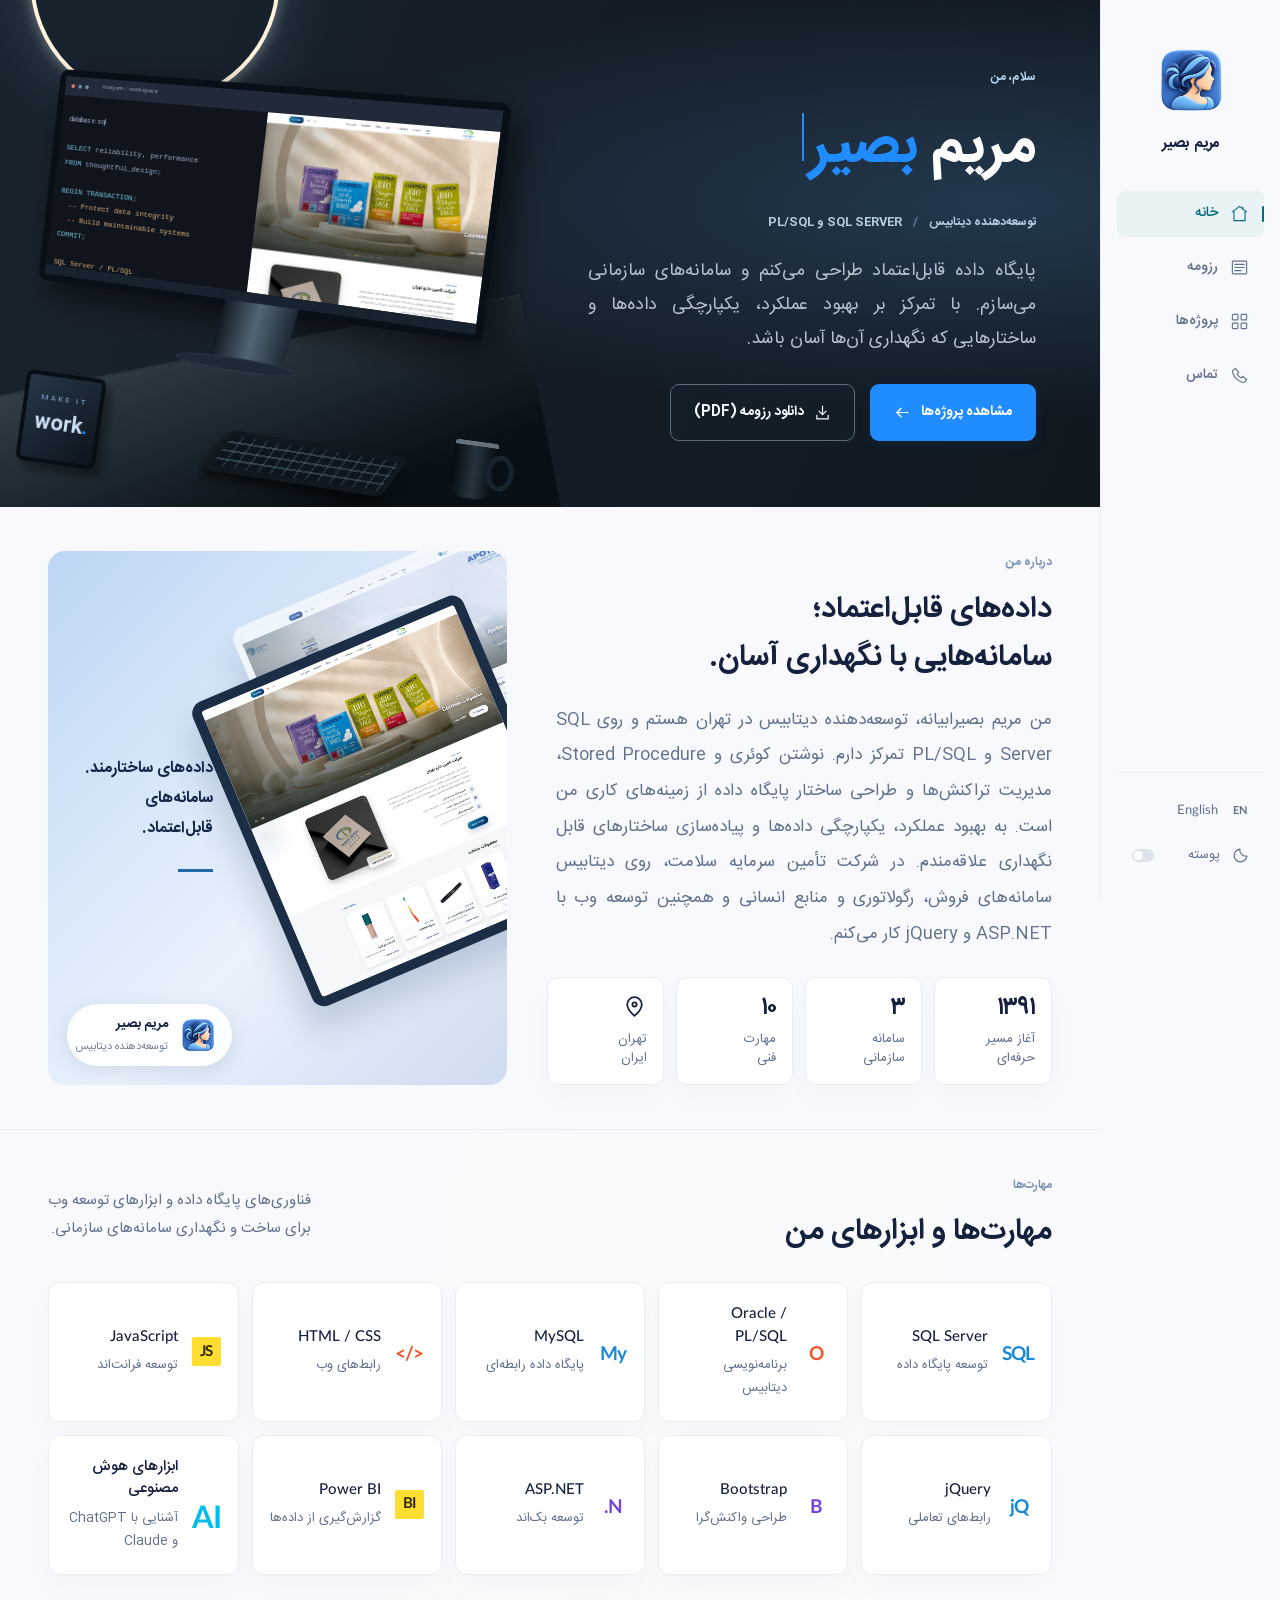
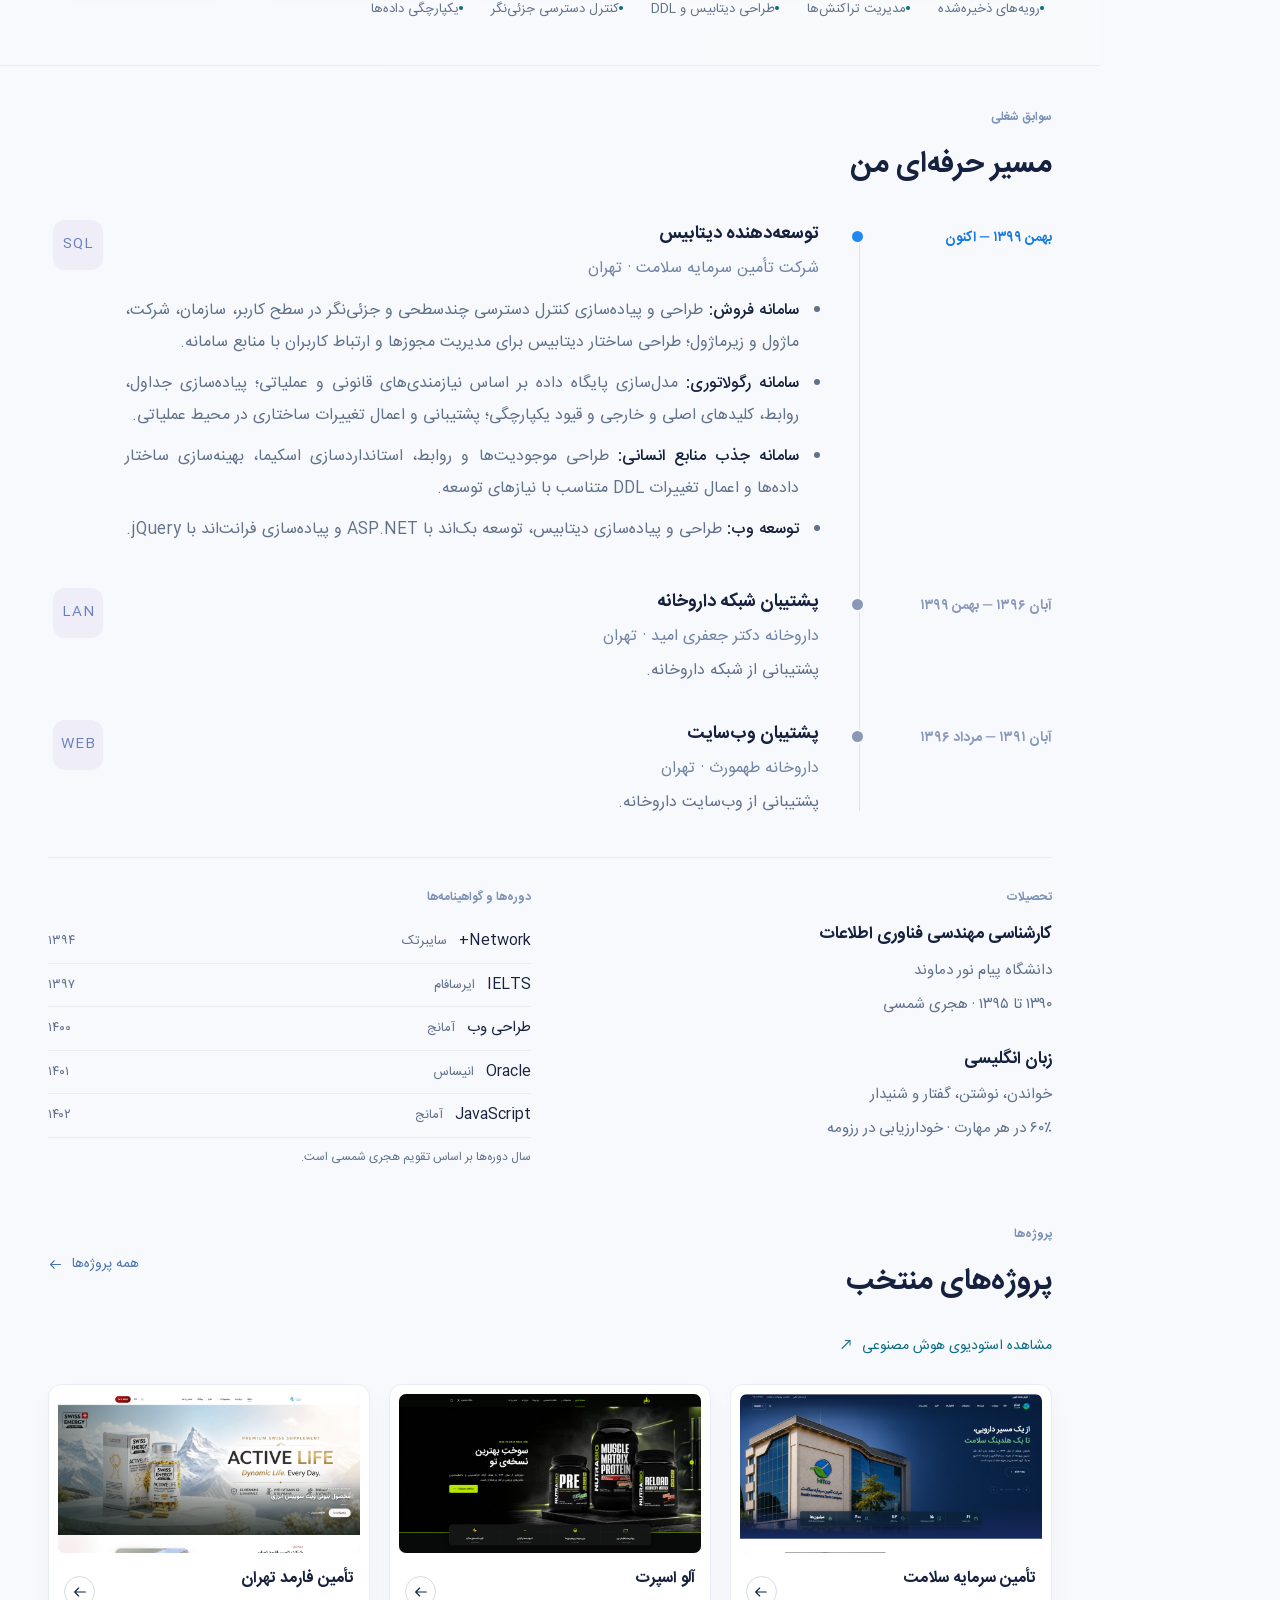
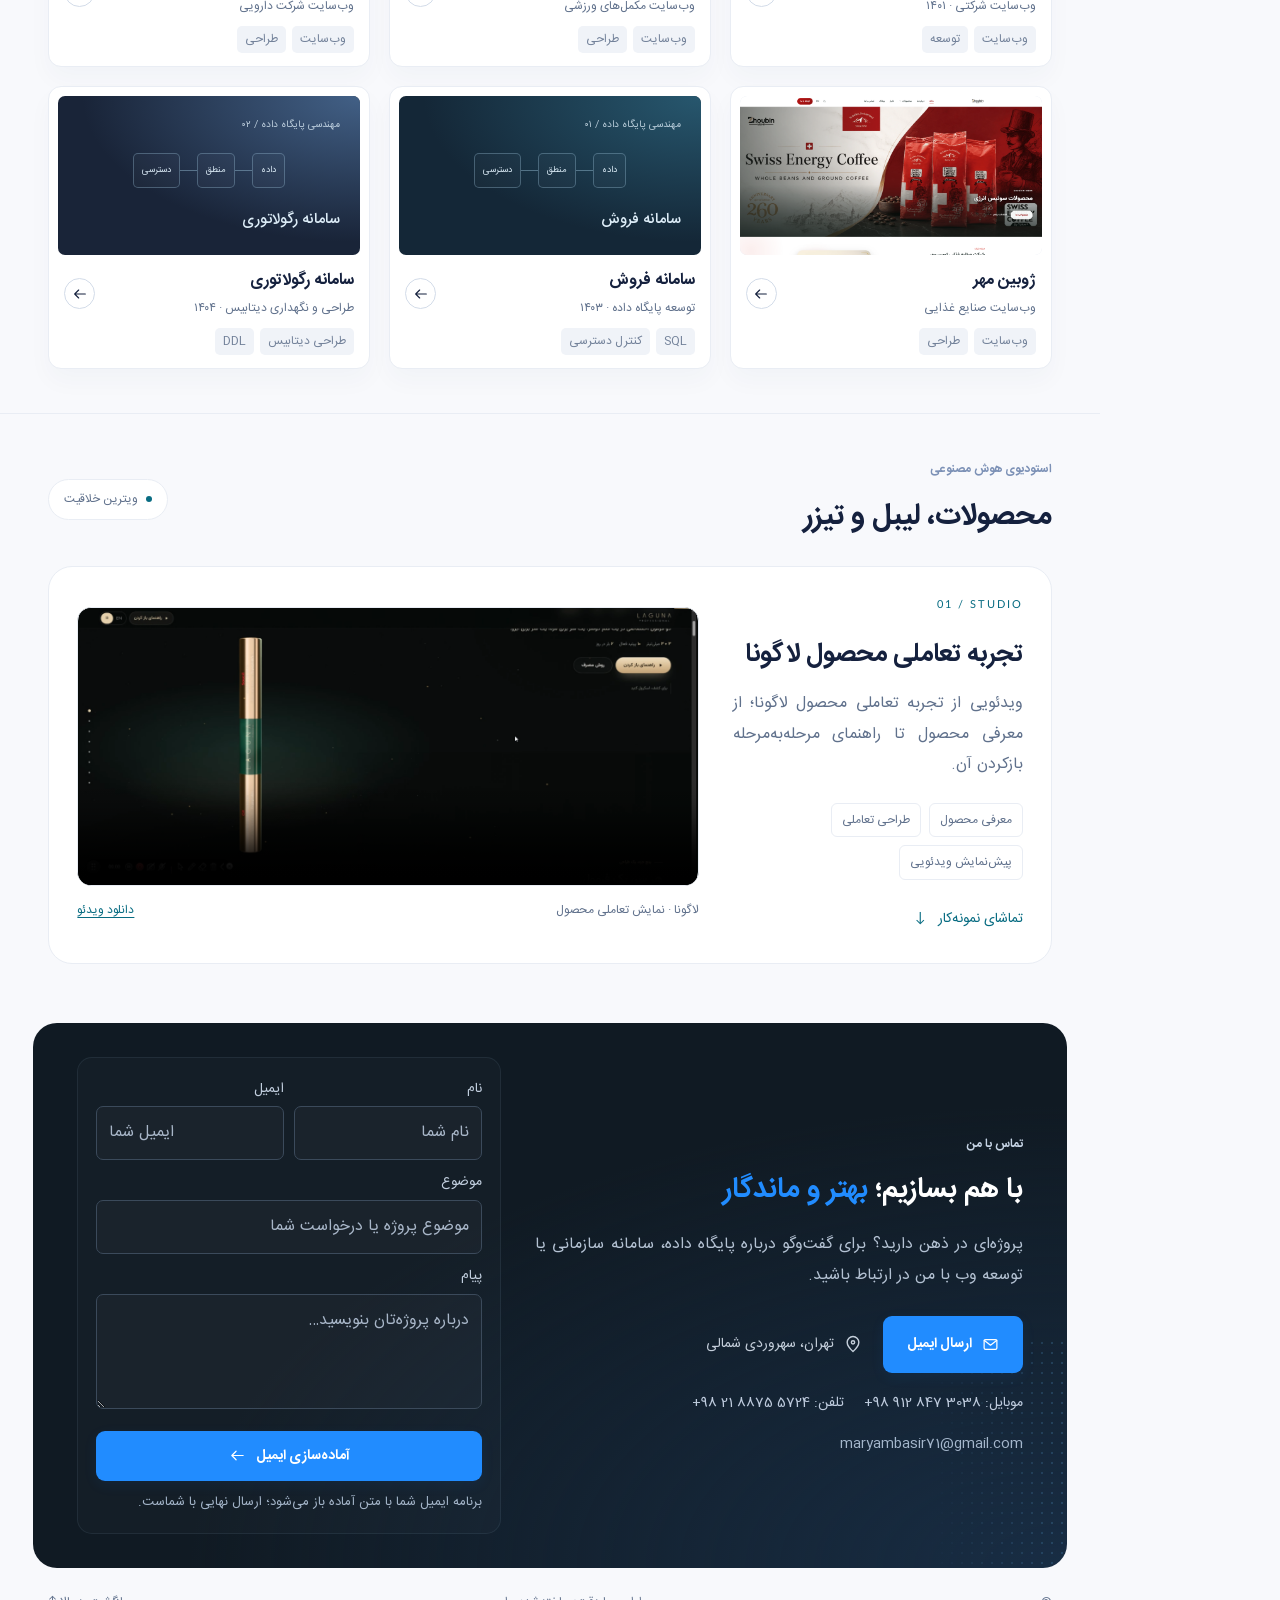
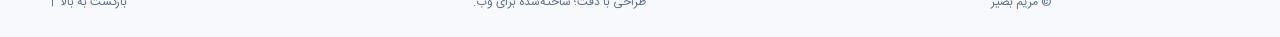
==== commit da2991a9: "Redesign portfolio website" ====
--- a/index.html
+++ b/index.html
@@ -277,259 +277,85 @@
             <path d="M4 12h16m-6-6 6 6-6 6" />
           </svg></button>
       </div>
+      <a class="studio-shortcut" href="#ai-products">Explore AI Studio <span aria-hidden="true">↗</span></a>
       <div class="project-grid" id="project-grid">
-        <article class="project-card"><button class="project-preview" data-project="0"
-            aria-label="View Sales Management System"><span class="system-art system-art-01"><span
-                class="system-kicker">DATABASE ENGINEERING / 01</span><span class="system-schema"
-                aria-hidden="true"><span>DATA</span><i></i><span>LOGIC</span><i></i><span>ACCESS</span></span><span
-                class="system-caption">Sales Management System</span></span><span class="preview-label">View project
-              <svg class="icon" viewBox="0 0 24 24" fill="none" stroke="currentColor" stroke-width="1.7"
-                stroke-linecap="round" stroke-linejoin="round" aria-hidden="true">
-                <path d="M4 12h16m-6-6 6 6-6 6" />
-              </svg></span></button>
-          <div class="project-body">
-            <div>
-              <h3>Sales Management System</h3>
-              <p>Database development &middot; 1403 SH</p>
-            </div><button class="round-button" data-project="0" aria-label="View Sales Management System"><svg
-                class="icon" viewBox="0 0 24 24" fill="none" stroke="currentColor" stroke-width="1.7"
-                stroke-linecap="round" stroke-linejoin="round" aria-hidden="true">
-                <path d="M4 12h16m-6-6 6 6-6 6" />
-              </svg></button>
-          </div>
+        <article class="project-card">
+          <button class="project-preview" data-project="0" aria-label="View Health Financing Holding"><img src="assets/img/hitco.png" alt="Health Financing Holding website screenshot" loading="lazy" width="600" height="420"><span class="preview-label">View project <svg class="icon" viewBox="0 0 24 24" fill="none" stroke="currentColor" stroke-width="1.7" stroke-linecap="round" stroke-linejoin="round" aria-hidden="true"><path d="M4 12h16m-6-6 6 6-6 6"/></svg></span></button>
+          <div class="project-body"><div><h3>Health Financing Holding</h3><p>Company website &middot; 1401 SH</p></div><button class="round-button" data-project="0" aria-label="View Health Financing Holding"><svg class="icon" viewBox="0 0 24 24" fill="none" stroke="currentColor" stroke-width="1.7" stroke-linecap="round" stroke-linejoin="round" aria-hidden="true"><path d="M4 12h16m-6-6 6 6-6 6"/></svg></button></div>
+          <div class="tags"><span>Website</span><span>Development</span></div>
+        </article>
+        <article class="project-card">
+          <button class="project-preview" data-project="1" aria-label="View AloSport"><img src="assets/img/alosport.png" alt="AloSport website screenshot" loading="lazy" width="600" height="420"><span class="preview-label">View project <svg class="icon" viewBox="0 0 24 24" fill="none" stroke="currentColor" stroke-width="1.7" stroke-linecap="round" stroke-linejoin="round" aria-hidden="true"><path d="M4 12h16m-6-6 6 6-6 6"/></svg></span></button>
+          <div class="project-body"><div><h3>AloSport</h3><p>Sports nutrition website</p></div><button class="round-button" data-project="1" aria-label="View AloSport"><svg class="icon" viewBox="0 0 24 24" fill="none" stroke="currentColor" stroke-width="1.7" stroke-linecap="round" stroke-linejoin="round" aria-hidden="true"><path d="M4 12h16m-6-6 6 6-6 6"/></svg></button></div>
+          <div class="tags"><span>Website</span><span>Design</span></div>
+        </article>
+        <article class="project-card">
+          <button class="project-preview" data-project="2" aria-label="View Tamin Pharmed Tehran"><img src="assets/img/pharmed.png" alt="Tamin Pharmed Tehran website screenshot" loading="lazy" width="600" height="420"><span class="preview-label">View project <svg class="icon" viewBox="0 0 24 24" fill="none" stroke="currentColor" stroke-width="1.7" stroke-linecap="round" stroke-linejoin="round" aria-hidden="true"><path d="M4 12h16m-6-6 6 6-6 6"/></svg></span></button>
+          <div class="project-body"><div><h3>Tamin Pharmed Tehran</h3><p>Pharmaceutical company website</p></div><button class="round-button" data-project="2" aria-label="View Tamin Pharmed Tehran"><svg class="icon" viewBox="0 0 24 24" fill="none" stroke="currentColor" stroke-width="1.7" stroke-linecap="round" stroke-linejoin="round" aria-hidden="true"><path d="M4 12h16m-6-6 6 6-6 6"/></svg></button></div>
+          <div class="tags"><span>Website</span><span>Design</span></div>
+        </article>
+        <article class="project-card">
+          <button class="project-preview" data-project="3" aria-label="View Zhoubin Mehr"><img src="assets/img/zhoubin.png" alt="Zhoubin Mehr website screenshot" loading="lazy" width="600" height="420"><span class="preview-label">View project <svg class="icon" viewBox="0 0 24 24" fill="none" stroke="currentColor" stroke-width="1.7" stroke-linecap="round" stroke-linejoin="round" aria-hidden="true"><path d="M4 12h16m-6-6 6 6-6 6"/></svg></span></button>
+          <div class="project-body"><div><h3>Zhoubin Mehr</h3><p>Food industry website</p></div><button class="round-button" data-project="3" aria-label="View Zhoubin Mehr"><svg class="icon" viewBox="0 0 24 24" fill="none" stroke="currentColor" stroke-width="1.7" stroke-linecap="round" stroke-linejoin="round" aria-hidden="true"><path d="M4 12h16m-6-6 6 6-6 6"/></svg></button></div>
+          <div class="tags"><span>Website</span><span>Design</span></div>
+        </article>
+        <article class="project-card">
+          <button class="project-preview" data-project="4" aria-label="View Sales Management System"><span class="system-art system-art-01"><span class="system-kicker">DATABASE ENGINEERING / 01</span><span class="system-schema" aria-hidden="true"><span>DATA</span><i></i><span>LOGIC</span><i></i><span>ACCESS</span></span><span class="system-caption">Sales Management System</span></span><span class="preview-label">View project <svg class="icon" viewBox="0 0 24 24" fill="none" stroke="currentColor" stroke-width="1.7" stroke-linecap="round" stroke-linejoin="round" aria-hidden="true"><path d="M4 12h16m-6-6 6 6-6 6"/></svg></span></button>
+          <div class="project-body"><div><h3>Sales Management System</h3><p>Database development &middot; 1403 SH</p></div><button class="round-button" data-project="4" aria-label="View Sales Management System"><svg class="icon" viewBox="0 0 24 24" fill="none" stroke="currentColor" stroke-width="1.7" stroke-linecap="round" stroke-linejoin="round" aria-hidden="true"><path d="M4 12h16m-6-6 6 6-6 6"/></svg></button></div>
           <div class="tags"><span>SQL</span><span>Access control</span></div>
         </article>
-        <article class="project-card"><button class="project-preview" data-project="1"
-            aria-label="View Regulatory System"><span class="system-art system-art-02"><span
-                class="system-kicker">DATABASE ENGINEERING / 02</span><span class="system-schema"
-                aria-hidden="true"><span>DATA</span><i></i><span>LOGIC</span><i></i><span>ACCESS</span></span><span
-                class="system-caption">Regulatory System</span></span><span class="preview-label">View project <svg
-                class="icon" viewBox="0 0 24 24" fill="none" stroke="currentColor" stroke-width="1.7"
-                stroke-linecap="round" stroke-linejoin="round" aria-hidden="true">
-                <path d="M4 12h16m-6-6 6 6-6 6" />
-              </svg></span></button>
-          <div class="project-body">
-            <div>
-              <h3>Regulatory System</h3>
-              <p>Database design & maintenance &middot; 1404 SH</p>
-            </div><button class="round-button" data-project="1" aria-label="View Regulatory System"><svg class="icon"
-                viewBox="0 0 24 24" fill="none" stroke="currentColor" stroke-width="1.7" stroke-linecap="round"
-                stroke-linejoin="round" aria-hidden="true">
-                <path d="M4 12h16m-6-6 6 6-6 6" />
-              </svg></button>
-          </div>
+        <article class="project-card">
+          <button class="project-preview" data-project="5" aria-label="View Regulatory System"><span class="system-art system-art-02"><span class="system-kicker">DATABASE ENGINEERING / 02</span><span class="system-schema" aria-hidden="true"><span>DATA</span><i></i><span>LOGIC</span><i></i><span>ACCESS</span></span><span class="system-caption">Regulatory System</span></span><span class="preview-label">View project <svg class="icon" viewBox="0 0 24 24" fill="none" stroke="currentColor" stroke-width="1.7" stroke-linecap="round" stroke-linejoin="round" aria-hidden="true"><path d="M4 12h16m-6-6 6 6-6 6"/></svg></span></button>
+          <div class="project-body"><div><h3>Regulatory System</h3><p>Database design &amp; maintenance &middot; 1404 SH</p></div><button class="round-button" data-project="5" aria-label="View Regulatory System"><svg class="icon" viewBox="0 0 24 24" fill="none" stroke="currentColor" stroke-width="1.7" stroke-linecap="round" stroke-linejoin="round" aria-hidden="true"><path d="M4 12h16m-6-6 6 6-6 6"/></svg></button></div>
           <div class="tags"><span>Database design</span><span>DDL</span></div>
         </article>
-        <article class="project-card"><button class="project-preview" data-project="2"
-            aria-label="View Health Financing Holding"><img src="assets/img/tamin.png"
-              alt="Health Financing Holding website screenshot" loading="lazy" width="600" height="420"><span
-              class="preview-label">View project <svg class="icon" viewBox="0 0 24 24" fill="none" stroke="currentColor"
-                stroke-width="1.7" stroke-linecap="round" stroke-linejoin="round" aria-hidden="true">
-                <path d="M4 12h16m-6-6 6 6-6 6" />
-              </svg></span></button>
-          <div class="project-body">
-            <div>
-              <h3>Health Financing Holding</h3>
-              <p>Company website &middot; 1401 SH</p>
-            </div><button class="round-button" data-project="2" aria-label="View Health Financing Holding"><svg
-                class="icon" viewBox="0 0 24 24" fill="none" stroke="currentColor" stroke-width="1.7"
-                stroke-linecap="round" stroke-linejoin="round" aria-hidden="true">
-                <path d="M4 12h16m-6-6 6 6-6 6" />
-              </svg></button>
-          </div>
-          <div class="tags"><span>Website</span><span>Development</span></div>
-        </article>
-        <article class="project-card"><button class="project-preview" data-project="3"
-            aria-label="View HR Recruitment System"><span class="system-art system-art-03"><span
-                class="system-kicker">DATABASE ENGINEERING / 03</span><span class="system-schema"
-                aria-hidden="true"><span>DATA</span><i></i><span>LOGIC</span><i></i><span>ACCESS</span></span><span
-                class="system-caption">HR Recruitment System</span></span><span class="preview-label">View project <svg
-                class="icon" viewBox="0 0 24 24" fill="none" stroke="currentColor" stroke-width="1.7"
-                stroke-linecap="round" stroke-linejoin="round" aria-hidden="true">
-                <path d="M4 12h16m-6-6 6 6-6 6" />
-              </svg></span></button>
-          <div class="project-body">
-            <div>
-              <h3>HR Recruitment System</h3>
-              <p>Database design & development</p>
-            </div><button class="round-button" data-project="3" aria-label="View HR Recruitment System"><svg
-                class="icon" viewBox="0 0 24 24" fill="none" stroke="currentColor" stroke-width="1.7"
-                stroke-linecap="round" stroke-linejoin="round" aria-hidden="true">
-                <path d="M4 12h16m-6-6 6 6-6 6" />
-              </svg></button>
-          </div>
+        <article class="project-card" hidden>
+          <button class="project-preview" data-project="6" aria-label="View HR Recruitment System"><span class="system-art system-art-03"><span class="system-kicker">DATABASE ENGINEERING / 03</span><span class="system-schema" aria-hidden="true"><span>DATA</span><i></i><span>LOGIC</span><i></i><span>ACCESS</span></span><span class="system-caption">HR Recruitment System</span></span><span class="preview-label">View project <svg class="icon" viewBox="0 0 24 24" fill="none" stroke="currentColor" stroke-width="1.7" stroke-linecap="round" stroke-linejoin="round" aria-hidden="true"><path d="M4 12h16m-6-6 6 6-6 6"/></svg></span></button>
+          <div class="project-body"><div><h3>HR Recruitment System</h3><p>Database design &amp; development</p></div><button class="round-button" data-project="6" aria-label="View HR Recruitment System"><svg class="icon" viewBox="0 0 24 24" fill="none" stroke="currentColor" stroke-width="1.7" stroke-linecap="round" stroke-linejoin="round" aria-hidden="true"><path d="M4 12h16m-6-6 6 6-6 6"/></svg></button></div>
           <div class="tags"><span>Data modeling</span><span>HR</span></div>
         </article>
-        <article class="project-card"><button class="project-preview" data-project="4"
-            aria-label="View Rasta Imen Darou"><img src="assets/img/rasta.png" alt="Rasta Imen Darou website screenshot"
-              loading="lazy" width="600" height="420"><span class="preview-label">View project <svg class="icon"
-                viewBox="0 0 24 24" fill="none" stroke="currentColor" stroke-width="1.7" stroke-linecap="round"
-                stroke-linejoin="round" aria-hidden="true">
-                <path d="M4 12h16m-6-6 6 6-6 6" />
-              </svg></span></button>
-          <div class="project-body">
-            <div>
-              <h3>Rasta Imen Darou</h3>
-              <p>Earlier website portfolio</p>
-            </div><button class="round-button" data-project="4" aria-label="View Rasta Imen Darou"><svg class="icon"
-                viewBox="0 0 24 24" fill="none" stroke="currentColor" stroke-width="1.7" stroke-linecap="round"
-                stroke-linejoin="round" aria-hidden="true">
-                <path d="M4 12h16m-6-6 6 6-6 6" />
-              </svg></button>
-          </div>
-          <div class="tags"><span>Website</span><span>Design</span></div>
-        </article>
-        <article class="project-card"><button class="project-preview" data-project="5" aria-label="View Shafa"><img
-              src="assets/img/shafa.png" alt="Shafa website screenshot" loading="lazy" width="600" height="420"><span
-              class="preview-label">View project <svg class="icon" viewBox="0 0 24 24" fill="none" stroke="currentColor"
-                stroke-width="1.7" stroke-linecap="round" stroke-linejoin="round" aria-hidden="true">
-                <path d="M4 12h16m-6-6 6 6-6 6" />
-              </svg></span></button>
-          <div class="project-body">
-            <div>
-              <h3>Shafa</h3>
-              <p>Earlier website portfolio</p>
-            </div><button class="round-button" data-project="5" aria-label="View Shafa"><svg class="icon"
-                viewBox="0 0 24 24" fill="none" stroke="currentColor" stroke-width="1.7" stroke-linecap="round"
-                stroke-linejoin="round" aria-hidden="true">
-                <path d="M4 12h16m-6-6 6 6-6 6" />
-              </svg></button>
-          </div>
-          <div class="tags"><span>Website</span><span>Design</span></div>
-        </article>
-        <article class="project-card" hidden><button class="project-preview" data-project="6"
-            aria-label="View Vitality"><img src="assets/img/vitality.png" alt="Vitality website screenshot"
-              loading="lazy" width="600" height="420"><span class="preview-label">View project <svg class="icon"
-                viewBox="0 0 24 24" fill="none" stroke="currentColor" stroke-width="1.7" stroke-linecap="round"
-                stroke-linejoin="round" aria-hidden="true">
-                <path d="M4 12h16m-6-6 6 6-6 6" />
-              </svg></span></button>
-          <div class="project-body">
-            <div>
-              <h3>Vitality</h3>
-              <p>Earlier website portfolio</p>
-            </div><button class="round-button" data-project="6" aria-label="View Vitality"><svg class="icon"
-                viewBox="0 0 24 24" fill="none" stroke="currentColor" stroke-width="1.7" stroke-linecap="round"
-                stroke-linejoin="round" aria-hidden="true">
-                <path d="M4 12h16m-6-6 6 6-6 6" />
-              </svg></button>
-          </div>
-          <div class="tags"><span>Website</span><span>Design</span></div>
-        </article>
-        <article class="project-card" hidden><button class="project-preview" data-project="7"
-            aria-label="View Gravity Pharma"><img src="assets/img/gravity.png" alt="Gravity Pharma website screenshot"
-              loading="lazy" width="600" height="420"><span class="preview-label">View project <svg class="icon"
-                viewBox="0 0 24 24" fill="none" stroke="currentColor" stroke-width="1.7" stroke-linecap="round"
-                stroke-linejoin="round" aria-hidden="true">
-                <path d="M4 12h16m-6-6 6 6-6 6" />
-              </svg></span></button>
-          <div class="project-body">
-            <div>
-              <h3>Gravity Pharma</h3>
-              <p>Earlier website portfolio</p>
-            </div><button class="round-button" data-project="7" aria-label="View Gravity Pharma"><svg class="icon"
-                viewBox="0 0 24 24" fill="none" stroke="currentColor" stroke-width="1.7" stroke-linecap="round"
-                stroke-linejoin="round" aria-hidden="true">
-                <path d="M4 12h16m-6-6 6 6-6 6" />
-              </svg></button>
-          </div>
-          <div class="tags"><span>Website</span><span>Design</span></div>
-        </article>
-        <article class="project-card" hidden><button class="project-preview" data-project="8"
-            aria-label="View Pak Salamat"><img src="assets/img/pak.png" alt="Pak Salamat website screenshot"
-              loading="lazy" width="600" height="420"><span class="preview-label">View project <svg class="icon"
-                viewBox="0 0 24 24" fill="none" stroke="currentColor" stroke-width="1.7" stroke-linecap="round"
-                stroke-linejoin="round" aria-hidden="true">
-                <path d="M4 12h16m-6-6 6 6-6 6" />
-              </svg></span></button>
-          <div class="project-body">
-            <div>
-              <h3>Pak Salamat</h3>
-              <p>Earlier website portfolio</p>
-            </div><button class="round-button" data-project="8" aria-label="View Pak Salamat"><svg class="icon"
-                viewBox="0 0 24 24" fill="none" stroke="currentColor" stroke-width="1.7" stroke-linecap="round"
-                stroke-linejoin="round" aria-hidden="true">
-                <path d="M4 12h16m-6-6 6 6-6 6" />
-              </svg></button>
-          </div>
-          <div class="tags"><span>Website</span><span>Design</span></div>
-        </article>
-        <article class="project-card" hidden><button class="project-preview" data-project="9"
-            aria-label="View Laguna Beauties"><img src="assets/img/laguna.png" alt="Laguna Beauties website screenshot"
-              loading="lazy" width="600" height="420"><span class="preview-label">View project <svg class="icon"
-                viewBox="0 0 24 24" fill="none" stroke="currentColor" stroke-width="1.7" stroke-linecap="round"
-                stroke-linejoin="round" aria-hidden="true">
-                <path d="M4 12h16m-6-6 6 6-6 6" />
-              </svg></span></button>
-          <div class="project-body">
-            <div>
-              <h3>Laguna Beauties</h3>
-              <p>Earlier website portfolio</p>
-            </div><button class="round-button" data-project="9" aria-label="View Laguna Beauties"><svg class="icon"
-                viewBox="0 0 24 24" fill="none" stroke="currentColor" stroke-width="1.7" stroke-linecap="round"
-                stroke-linejoin="round" aria-hidden="true">
-                <path d="M4 12h16m-6-6 6 6-6 6" />
-              </svg></button>
-          </div>
-          <div class="tags"><span>Website</span><span>Design</span></div>
-        </article>
-        <article class="project-card" hidden><button class="project-preview" data-project="10"
-            aria-label="View Tamgen"><img src="assets/img/tamgen.png" alt="Tamgen website screenshot" loading="lazy"
-              width="600" height="420"><span class="preview-label">View project <svg class="icon" viewBox="0 0 24 24"
-                fill="none" stroke="currentColor" stroke-width="1.7" stroke-linecap="round" stroke-linejoin="round"
-                aria-hidden="true">
-                <path d="M4 12h16m-6-6 6 6-6 6" />
-              </svg></span></button>
-          <div class="project-body">
-            <div>
-              <h3>Tamgen</h3>
-              <p>Earlier website portfolio</p>
-            </div><button class="round-button" data-project="10" aria-label="View Tamgen"><svg class="icon"
-                viewBox="0 0 24 24" fill="none" stroke="currentColor" stroke-width="1.7" stroke-linecap="round"
-                stroke-linejoin="round" aria-hidden="true">
-                <path d="M4 12h16m-6-6 6 6-6 6" />
-              </svg></button>
-          </div>
-          <div class="tags"><span>Website</span><span>Design</span></div>
-        </article>
-        <article class="project-card" hidden><button class="project-preview" data-project="11"
-            aria-label="View Zigma"><img src="assets/img/zigma.png" alt="Zigma website screenshot" loading="lazy"
-              width="600" height="420"><span class="preview-label">View project <svg class="icon" viewBox="0 0 24 24"
-                fill="none" stroke="currentColor" stroke-width="1.7" stroke-linecap="round" stroke-linejoin="round"
-                aria-hidden="true">
-                <path d="M4 12h16m-6-6 6 6-6 6" />
-              </svg></span></button>
-          <div class="project-body">
-            <div>
-              <h3>Zigma</h3>
-              <p>Earlier website portfolio</p>
-            </div><button class="round-button" data-project="11" aria-label="View Zigma"><svg class="icon"
-                viewBox="0 0 24 24" fill="none" stroke="currentColor" stroke-width="1.7" stroke-linecap="round"
-                stroke-linejoin="round" aria-hidden="true">
-                <path d="M4 12h16m-6-6 6 6-6 6" />
-              </svg></button>
-          </div>
-          <div class="tags"><span>Website</span><span>Design</span></div>
-        </article>
-        <article class="project-card" hidden><button class="project-preview" data-project="12"
-            aria-label="View Pet"><img src="assets/img/pet.png" alt="Pet website screenshot" loading="lazy" width="600"
-              height="420"><span class="preview-label">View project <svg class="icon" viewBox="0 0 24 24" fill="none"
-                stroke="currentColor" stroke-width="1.7" stroke-linecap="round" stroke-linejoin="round"
-                aria-hidden="true">
-                <path d="M4 12h16m-6-6 6 6-6 6" />
-              </svg></span></button>
-          <div class="project-body">
-            <div>
-              <h3>Pet</h3>
-              <p>Earlier website portfolio</p>
-            </div><button class="round-button" data-project="12" aria-label="View Pet"><svg class="icon"
-                viewBox="0 0 24 24" fill="none" stroke="currentColor" stroke-width="1.7" stroke-linecap="round"
-                stroke-linejoin="round" aria-hidden="true">
-                <path d="M4 12h16m-6-6 6 6-6 6" />
-              </svg></button>
-          </div>
-          <div class="tags"><span>Website</span><span>Design</span></div>
-        </article>
+        <article class="project-card" hidden>
+          <button class="project-preview" data-project="7" aria-label="View Rasta Imen Darou"><img src="assets/img/rasta.png" alt="Rasta Imen Darou website screenshot" loading="lazy" width="600" height="420"><span class="preview-label">View project <svg class="icon" viewBox="0 0 24 24" fill="none" stroke="currentColor" stroke-width="1.7" stroke-linecap="round" stroke-linejoin="round" aria-hidden="true"><path d="M4 12h16m-6-6 6 6-6 6"/></svg></span></button>
+          <div class="project-body"><div><h3>Rasta Imen Darou</h3><p>Earlier website portfolio</p></div><button class="round-button" data-project="7" aria-label="View Rasta Imen Darou"><svg class="icon" viewBox="0 0 24 24" fill="none" stroke="currentColor" stroke-width="1.7" stroke-linecap="round" stroke-linejoin="round" aria-hidden="true"><path d="M4 12h16m-6-6 6 6-6 6"/></svg></button></div>
+          <div class="tags"><span>Website</span><span>Design</span></div>
+        </article>
+        <article class="project-card" hidden>
+          <button class="project-preview" data-project="8" aria-label="View Shafa"><img src="assets/img/shafa.png" alt="Shafa website screenshot" loading="lazy" width="600" height="420"><span class="preview-label">View project <svg class="icon" viewBox="0 0 24 24" fill="none" stroke="currentColor" stroke-width="1.7" stroke-linecap="round" stroke-linejoin="round" aria-hidden="true"><path d="M4 12h16m-6-6 6 6-6 6"/></svg></span></button>
+          <div class="project-body"><div><h3>Shafa</h3><p>Earlier website portfolio</p></div><button class="round-button" data-project="8" aria-label="View Shafa"><svg class="icon" viewBox="0 0 24 24" fill="none" stroke="currentColor" stroke-width="1.7" stroke-linecap="round" stroke-linejoin="round" aria-hidden="true"><path d="M4 12h16m-6-6 6 6-6 6"/></svg></button></div>
+          <div class="tags"><span>Website</span><span>Design</span></div>
+        </article>
+        <article class="project-card" hidden>
+          <button class="project-preview" data-project="9" aria-label="View Gravity Pharma"><img src="assets/img/gravity.png" alt="Gravity Pharma website screenshot" loading="lazy" width="600" height="420"><span class="preview-label">View project <svg class="icon" viewBox="0 0 24 24" fill="none" stroke="currentColor" stroke-width="1.7" stroke-linecap="round" stroke-linejoin="round" aria-hidden="true"><path d="M4 12h16m-6-6 6 6-6 6"/></svg></span></button>
+          <div class="project-body"><div><h3>Gravity Pharma</h3><p>Earlier website portfolio</p></div><button class="round-button" data-project="9" aria-label="View Gravity Pharma"><svg class="icon" viewBox="0 0 24 24" fill="none" stroke="currentColor" stroke-width="1.7" stroke-linecap="round" stroke-linejoin="round" aria-hidden="true"><path d="M4 12h16m-6-6 6 6-6 6"/></svg></button></div>
+          <div class="tags"><span>Website</span><span>Design</span></div>
+        </article>
+        <article class="project-card" hidden>
+          <button class="project-preview" data-project="10" aria-label="View Pak Salamat"><img src="assets/img/pak.png" alt="Pak Salamat website screenshot" loading="lazy" width="600" height="420"><span class="preview-label">View project <svg class="icon" viewBox="0 0 24 24" fill="none" stroke="currentColor" stroke-width="1.7" stroke-linecap="round" stroke-linejoin="round" aria-hidden="true"><path d="M4 12h16m-6-6 6 6-6 6"/></svg></span></button>
+          <div class="project-body"><div><h3>Pak Salamat</h3><p>Earlier website portfolio</p></div><button class="round-button" data-project="10" aria-label="View Pak Salamat"><svg class="icon" viewBox="0 0 24 24" fill="none" stroke="currentColor" stroke-width="1.7" stroke-linecap="round" stroke-linejoin="round" aria-hidden="true"><path d="M4 12h16m-6-6 6 6-6 6"/></svg></button></div>
+          <div class="tags"><span>Website</span><span>Design</span></div>
+        </article>
+        <article class="project-card" hidden>
+          <button class="project-preview" data-project="11" aria-label="View Laguna Beauties"><img src="assets/img/laguna.png" alt="Laguna Beauties website screenshot" loading="lazy" width="600" height="420"><span class="preview-label">View project <svg class="icon" viewBox="0 0 24 24" fill="none" stroke="currentColor" stroke-width="1.7" stroke-linecap="round" stroke-linejoin="round" aria-hidden="true"><path d="M4 12h16m-6-6 6 6-6 6"/></svg></span></button>
+          <div class="project-body"><div><h3>Laguna Beauties</h3><p>Earlier website portfolio</p></div><button class="round-button" data-project="11" aria-label="View Laguna Beauties"><svg class="icon" viewBox="0 0 24 24" fill="none" stroke="currentColor" stroke-width="1.7" stroke-linecap="round" stroke-linejoin="round" aria-hidden="true"><path d="M4 12h16m-6-6 6 6-6 6"/></svg></button></div>
+          <div class="tags"><span>Website</span><span>Design</span></div>
+        </article>
+        <article class="project-card" hidden>
+          <button class="project-preview" data-project="12" aria-label="View Zigma"><img src="assets/img/zigma.png" alt="Zigma website screenshot" loading="lazy" width="600" height="420"><span class="preview-label">View project <svg class="icon" viewBox="0 0 24 24" fill="none" stroke="currentColor" stroke-width="1.7" stroke-linecap="round" stroke-linejoin="round" aria-hidden="true"><path d="M4 12h16m-6-6 6 6-6 6"/></svg></span></button>
+          <div class="project-body"><div><h3>Zigma</h3><p>Earlier website portfolio</p></div><button class="round-button" data-project="12" aria-label="View Zigma"><svg class="icon" viewBox="0 0 24 24" fill="none" stroke="currentColor" stroke-width="1.7" stroke-linecap="round" stroke-linejoin="round" aria-hidden="true"><path d="M4 12h16m-6-6 6 6-6 6"/></svg></button></div>
+          <div class="tags"><span>Website</span><span>Design</span></div>
+        </article>
+        <article class="project-card" hidden>
+          <button class="project-preview" data-project="13" aria-label="View Pet"><img src="assets/img/pet.png" alt="Pet website screenshot" loading="lazy" width="600" height="420"><span class="preview-label">View project <svg class="icon" viewBox="0 0 24 24" fill="none" stroke="currentColor" stroke-width="1.7" stroke-linecap="round" stroke-linejoin="round" aria-hidden="true"><path d="M4 12h16m-6-6 6 6-6 6"/></svg></span></button>
+          <div class="project-body"><div><h3>Pet</h3><p>Earlier website portfolio</p></div><button class="round-button" data-project="13" aria-label="View Pet"><svg class="icon" viewBox="0 0 24 24" fill="none" stroke="currentColor" stroke-width="1.7" stroke-linecap="round" stroke-linejoin="round" aria-hidden="true"><path d="M4 12h16m-6-6 6 6-6 6"/></svg></button></div>
+          <div class="tags"><span>Website</span><span>Design</span></div>
+        </article>
+      </div>
+    </section>
+    <section class="ai-studio section" id="ai-products" aria-labelledby="ai-title">
+      <div class="section-heading"><div><p class="eyebrow">AI STUDIO</p><h2 id="ai-title">Products, Labels &amp; Teasers</h2></div><span class="studio-badge">Creative showcase</span></div>
+      <div class="studio-feature">
+        <div class="studio-copy"><span class="studio-index" aria-hidden="true">01 / STUDIO</span><h3>Laguna Product Experience</h3><p class="studio-description">A screen-recorded walkthrough of the Laguna product experience, from product presentation to the interactive opening guide.</p><div class="studio-topics"><span>Product presentation</span><span>Interactive design</span><span>Video preview</span></div><a class="studio-watch" href="#studio-video">Watch the showcase <span aria-hidden="true">↓</span></a></div>
+        <figure class="studio-media"><video id="studio-video" controls playsinline preload="none" poster="assets/img/laguna-preview.png" aria-label="Laguna product experience video" aria-describedby="studio-caption"><source src="assets/img/RecordedVideo.webm" type="video/webm"><p>Your browser does not support this video. <a href="assets/img/RecordedVideo.webm" download>Download video</a></p></video><figcaption id="studio-caption"><span>Laguna · Interactive product showcase</span><a href="assets/img/RecordedVideo.webm" download>Download video</a></figcaption><p id="video-status" role="status" hidden>Unable to play the video here. You can download it using the link below.</p></figure>
       </div>
     </section>
     <section class="contact-section" id="contact">
@@ -583,11 +409,11 @@
         stroke-linejoin="round" aria-hidden="true">
         <path d="M4 12h16m-6-6 6 6-6 6" />
       </svg></a>
-    <p id="project-offline" hidden>Project summary; no public demo is linked in the resume.</p>
+    <p id="project-offline" hidden>Visual project preview. No public website link is provided.</p>
     <p id="project-description"></p><img id="dialog-image" alt="">
   </dialog>
   <script type="application/json"
-    id="project-data">[{"name": "Sales Management System", "kind": "Database development", "year": "1403", "mark": "01", "image": "", "url": "", "description": "Developed the sales system database and implemented fine-grained access control at user, organization, company, module, and sub-module levels. Designed permissions and resource relationships for Health Financing Holding.", "tags": ["SQL", "Access control"]}, {"name": "Regulatory System", "kind": "Database design & maintenance", "year": "1404", "mark": "02", "image": "", "url": "", "description": "Designed and modeled a regulatory database around legal and operational requirements for Health Financing Holding. Implemented tables, relationships, primary and foreign keys, integrity constraints, and production schema changes.", "tags": ["Database design", "DDL"]}, {"name": "Health Financing Holding", "kind": "Company website", "year": "1401", "image": "assets/img/tamin.png", "url": "https://hitcoholding.com/", "description": "Company website for Health Financing Holding, listed in the resume for 1401 (Solar Hijri).", "tags": ["Website", "Development"]}, {"name": "HR Recruitment System", "kind": "Database design & development", "year": "", "mark": "03", "image": "", "url": "", "description": "Designed the recruitment and HR management database for Health Financing Holding. Modeled entities and relationships, standardized the schema, optimized data structures, and supported ongoing development with DDL changes.", "tags": ["Data modeling", "HR"]}, {"name": "Rasta Imen Darou", "image": "assets/img/rasta.png", "url": "https://rastaimendarou.com/", "kind": "Earlier website portfolio", "year": "", "description": "Website design from my existing portfolio.", "tags": ["Website", "Design"]}, {"name": "Shafa", "image": "assets/img/shafa.png", "url": "https://rastaimendarou.com/", "kind": "Earlier website portfolio", "year": "", "description": "Website design from my existing portfolio.", "tags": ["Website", "Design"]}, {"name": "Vitality", "image": "assets/img/vitality.png", "url": "https://taminshafa.com/", "kind": "Earlier website portfolio", "year": "", "description": "Website design from my existing portfolio.", "tags": ["Website", "Design"]}, {"name": "Gravity Pharma", "image": "assets/img/gravity.png", "url": "https://gravitypharma.ae/", "kind": "Earlier website portfolio", "year": "", "description": "Website design from my existing portfolio.", "tags": ["Website", "Design"]}, {"name": "Pak Salamat", "image": "assets/img/pak.png", "url": "https://paksalamat.com/", "kind": "Earlier website portfolio", "year": "", "description": "Website design from my existing portfolio.", "tags": ["Website", "Design"]}, {"name": "Laguna Beauties", "image": "assets/img/laguna.png", "url": "http://lagunabeauties.com/", "kind": "Earlier website portfolio", "year": "", "description": "Website design from my existing portfolio.", "tags": ["Website", "Design"]}, {"name": "Tamgen", "image": "assets/img/tamgen.png", "url": "", "kind": "Earlier website portfolio", "year": "", "description": "Website design from my existing portfolio.", "tags": ["Website", "Design"]}, {"name": "Zigma", "image": "assets/img/zigma.png", "url": "", "kind": "Earlier website portfolio", "year": "", "description": "Website design from my existing portfolio.", "tags": ["Website", "Design"]}, {"name": "Pet", "image": "assets/img/pet.png", "url": "", "kind": "Earlier website portfolio", "year": "", "description": "Website design from my existing portfolio.", "tags": ["Website", "Design"]}]</script>
+    id="project-data">[{"name": "Health Financing Holding", "kind": "Company website", "year": "1401", "image": "assets/img/hitco.png", "url": "https://hitcoholding.com/", "description": "Corporate website for Health Financing Holding, presenting the group, its companies, products, and news.", "tags": ["Website", "Development"]}, {"name": "AloSport", "image": "assets/img/alosport.png", "url": "", "kind": "Sports nutrition website", "year": "", "description": "A sports nutrition website with product collections, brand information, and educational content.", "tags": ["Website", "Design"]}, {"name": "Tamin Pharmed Tehran", "image": "assets/img/pharmed.png", "url": "", "kind": "Pharmaceutical company website", "year": "", "description": "A company website presenting Tamin Pharmed Tehran, its supplement products, and company information.", "tags": ["Website", "Design"]}, {"name": "Zhoubin Mehr", "image": "assets/img/zhoubin.png", "url": "", "kind": "Food industry website", "year": "", "description": "A company website introducing Zhoubin Mehr, its food products, brands, and company information.", "tags": ["Website", "Design"]}, {"name": "Sales Management System", "kind": "Database development", "year": "1403", "mark": "01", "image": "", "url": "", "description": "Developed the sales system database and implemented fine-grained access control at user, organization, company, module, and sub-module levels. Designed permissions and resource relationships for Health Financing Holding.", "tags": ["SQL", "Access control"]}, {"name": "Regulatory System", "kind": "Database design & maintenance", "year": "1404", "mark": "02", "image": "", "url": "", "description": "Designed and modeled a regulatory database around legal and operational requirements for Health Financing Holding. Implemented tables, relationships, primary and foreign keys, integrity constraints, and production schema changes.", "tags": ["Database design", "DDL"]}, {"name": "HR Recruitment System", "kind": "Database design & development", "year": "", "mark": "03", "image": "", "url": "", "description": "Designed the recruitment and HR management database for Health Financing Holding. Modeled entities and relationships, standardized the schema, optimized data structures, and supported ongoing development with DDL changes.", "tags": ["Data modeling", "HR"]}, {"name": "Rasta Imen Darou", "image": "assets/img/rasta.png", "url": "https://rastaimendarou.com/", "kind": "Earlier website portfolio", "year": "", "description": "Website design from my existing portfolio.", "tags": ["Website", "Design"]}, {"name": "Shafa", "image": "assets/img/shafa.png", "url": "https://rastaimendarou.com/", "kind": "Earlier website portfolio", "year": "", "description": "Website design from my existing portfolio.", "tags": ["Website", "Design"]}, {"name": "Gravity Pharma", "image": "assets/img/gravity.png", "url": "https://gravitypharma.ae/", "kind": "Earlier website portfolio", "year": "", "description": "Website design from my existing portfolio.", "tags": ["Website", "Design"]}, {"name": "Pak Salamat", "image": "assets/img/pak.png", "url": "https://paksalamat.com/", "kind": "Earlier website portfolio", "year": "", "description": "Website design from my existing portfolio.", "tags": ["Website", "Design"]}, {"name": "Laguna Beauties", "image": "assets/img/laguna.png", "url": "http://lagunabeauties.com/", "kind": "Earlier website portfolio", "year": "", "description": "Website design from my existing portfolio.", "tags": ["Website", "Design"]}, {"name": "Zigma", "image": "assets/img/zigma.png", "url": "", "kind": "Earlier website portfolio", "year": "", "description": "Website design from my existing portfolio.", "tags": ["Website", "Design"]}, {"name": "Pet", "image": "assets/img/pet.png", "url": "", "kind": "Earlier website portfolio", "year": "", "description": "Website design from my existing portfolio.", "tags": ["Website", "Design"]}]</script>
 </body>
 
 </html>
--- a/assets/css/main.css
+++ b/assets/css/main.css
@@ -1022,7 +1022,7 @@
   gap: 34px;
   background: radial-gradient(ellipse at bottom right, #182d44, transparent 60%), #101a23;
   color: white;
-  border-radius: 27px 65px 12px 27px;
+  border-radius: 24px;
   position: relative;
   overflow: hidden;
   align-items: center
@@ -1821,7 +1821,7 @@
   .contact-section {
     margin: 0 4%;
     padding: 27px 20px;
-    border-radius: 20px 40px 15px 20px
+    border-radius: 24px
   }
 
   .contact-section h2 {
@@ -2647,7 +2647,7 @@
 }
 
 [dir="rtl"] .contact-section {
-  border-radius: 65px 27px 27px 12px;
+  border-radius: 24px;
 }
 
 [dir="rtl"] .email-address,
@@ -2792,7 +2792,7 @@
   }
 
   [dir="rtl"] .contact-section {
-    border-radius: 40px 20px 20px 15px;
+    border-radius: 24px;
   }
 }
 
@@ -2961,3 +2961,42 @@
   .site-loader { transition: none; }
 }
 @media print { .site-loader { display: none !important; } }
+
+/* AI Studio: a focused video showcase alongside the website portfolio. */
+.studio-shortcut { display: inline-flex; align-items: center; gap: 10px; margin: -6px 0 24px; color: var(--nav-accent); font-size: 14px; }
+.studio-shortcut:hover { text-decoration: underline; text-underline-offset: 4px; }
+.ai-studio { border-top: 1px solid var(--line); padding-top: 44px; padding-bottom: 56px; }
+.studio-badge { display: inline-flex; align-items: center; gap: 8px; border: 1px solid var(--line); background: var(--surface); color: var(--muted); border-radius: 30px; padding: 8px 15px; font-size: 12px; }
+.studio-badge::before { content: ""; width: 6px; height: 6px; border-radius: 50%; background: var(--nav-accent); }
+.studio-feature { display: grid; grid-template-columns: minmax(230px, .7fr) minmax(0, 1.5fr); align-items: center; gap: 34px; padding: 28px; border: 1px solid var(--line); border-radius: 24px; background: var(--surface); }
+.studio-copy { min-width: 0; }
+.studio-index { display: block; color: var(--nav-accent); font-family: "Lato", sans-serif; font-size: 11px; letter-spacing: 2px; margin-bottom: 20px; }
+.studio-copy h3 { font-size: clamp(22px, 2vw, 28px); line-height: 1.5; }
+.studio-description { font-size: 16px; line-height: 1.9; margin-top: 15px; color: var(--muted); text-align: justify; text-align-last: start; }
+.studio-topics { display: flex; flex-wrap: wrap; gap: 8px; margin-top: 22px; }
+.studio-topics span { padding: 5px 10px; border: 1px solid var(--line); border-radius: 6px; font-size: 12px; color: var(--muted); }
+.studio-watch { display: inline-flex; align-items: center; gap: 12px; margin-top: 26px; color: var(--nav-accent); font-size: 14px; }
+.studio-watch:hover { text-decoration: underline; text-underline-offset: 4px; }
+.studio-media { min-width: 0; margin: 0; }
+.studio-media video { display: block; width: 100%; height: auto; aspect-ratio: 1920 / 862; background: #070c09; object-fit: contain; border-radius: 14px; border: 1px solid var(--line); direction: ltr; }
+.studio-media figcaption { display: flex; justify-content: space-between; flex-wrap: wrap; gap: 8px 16px; margin-top: 13px; color: var(--muted); font-size: 12px; }
+.studio-media figcaption a { color: var(--nav-accent); text-decoration: underline; text-underline-offset: 4px; }
+#video-status { color: var(--muted); font-size: 13px; margin-top: 12px; }
+[dir="rtl"] .studio-index { direction: ltr; text-align: right; }
+@media(max-width:1100px) {
+  .studio-feature { grid-template-columns: 1fr; gap: 25px; }
+  .studio-copy { max-width: 70ch; }
+  .studio-media { width: 100%; }
+}
+@media(max-width:540px) {
+  .ai-studio { padding-top: 32px; padding-bottom: 35px; }
+  .studio-feature { padding: 17px; gap: 23px; border-radius: 20px; }
+  .studio-copy h3 { font-size: 22px; }
+  .studio-index { margin-bottom: 12px; }
+  .studio-description { font-size: 16px; }
+  .studio-media video { border-radius: 10px; }
+  .studio-media figcaption { font-size: 12px; }
+  .studio-topics { gap: 6px; }
+  .studio-topics span { font-size: 11px; }
+}
+@media print { .studio-media video { display: none; } }
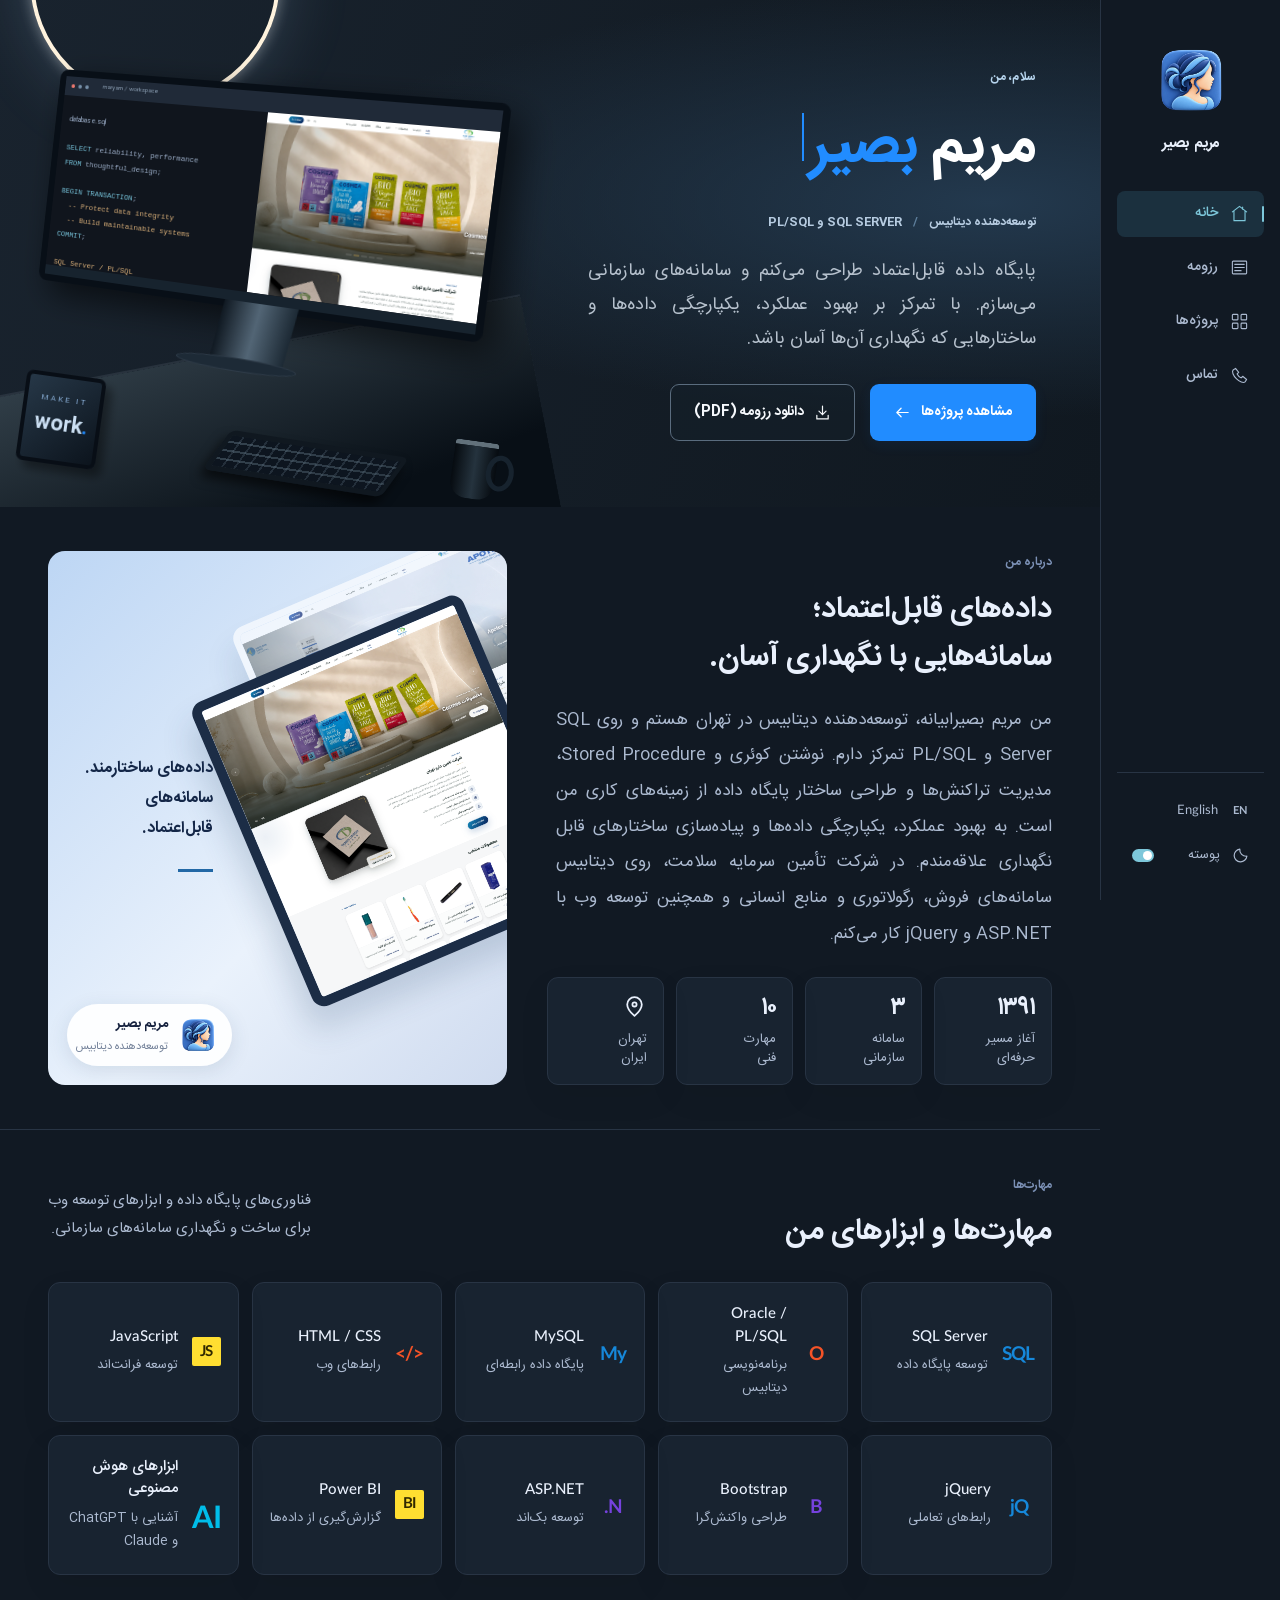
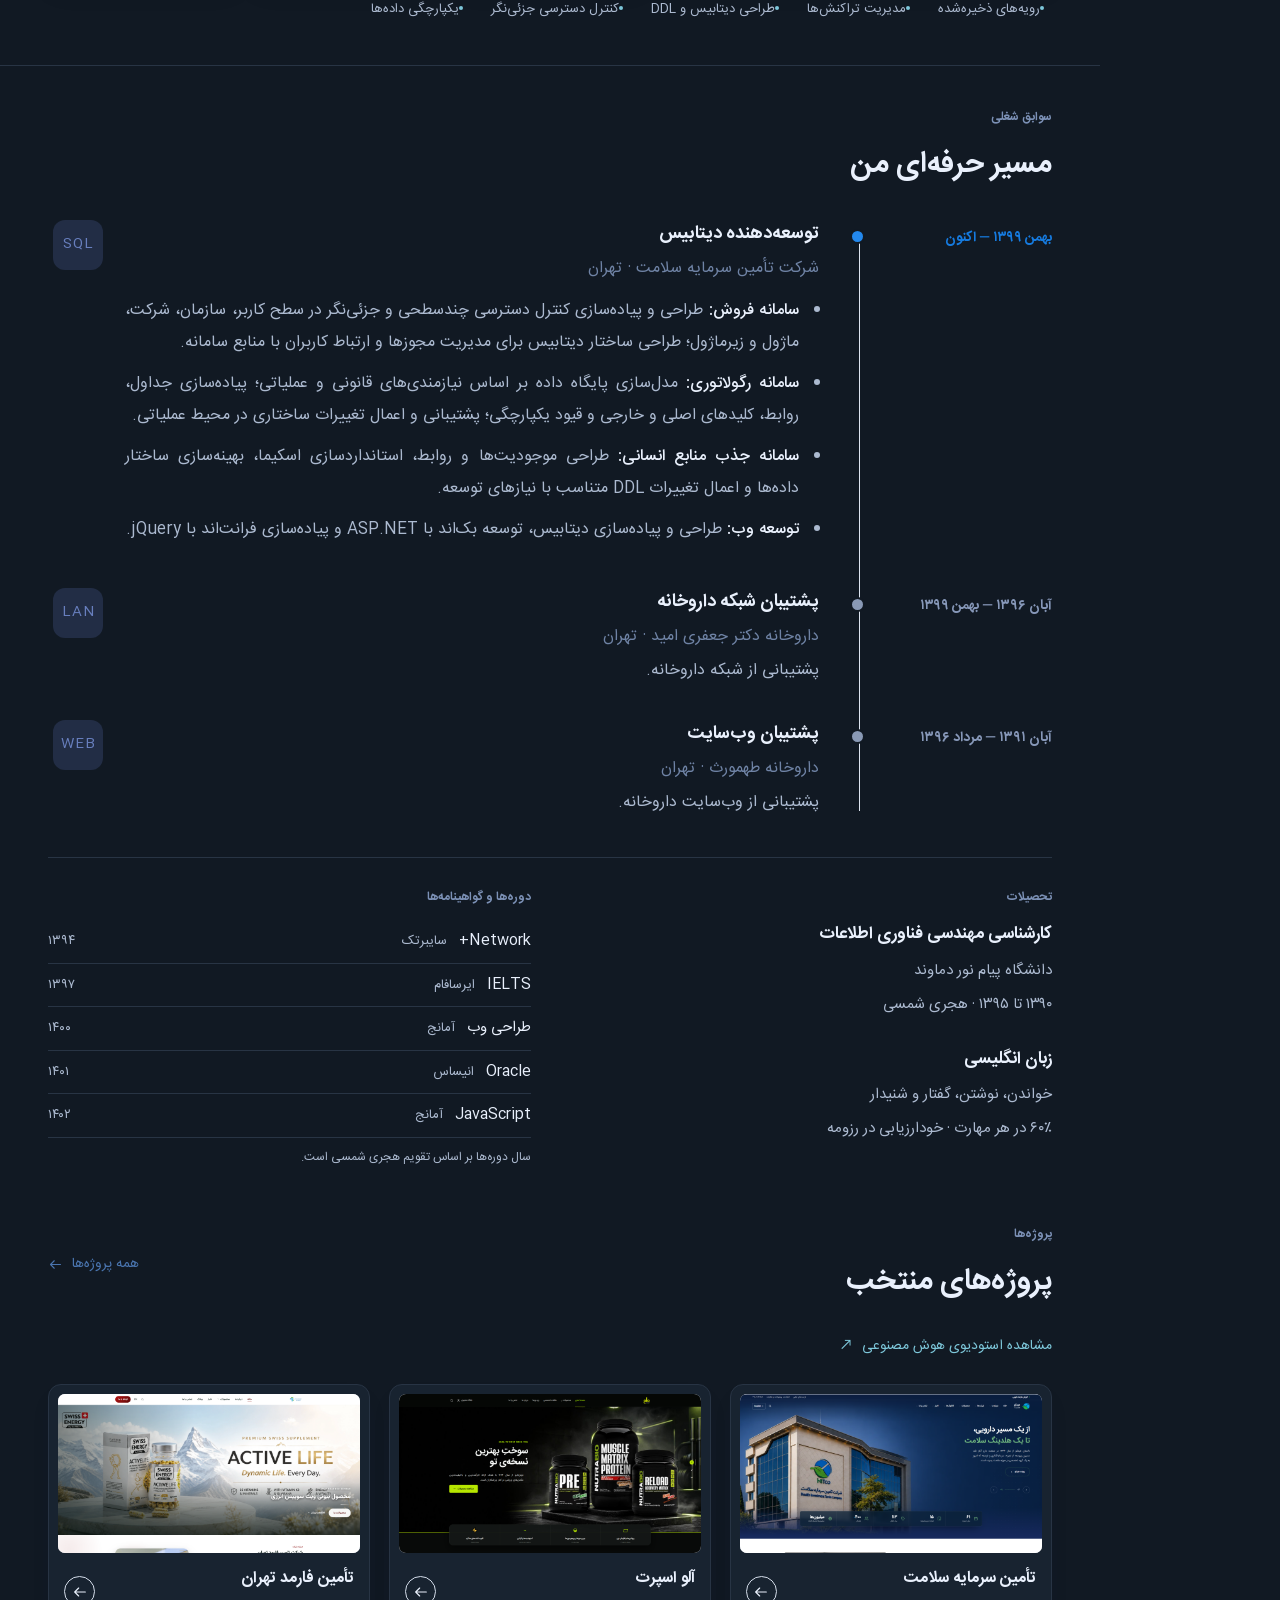
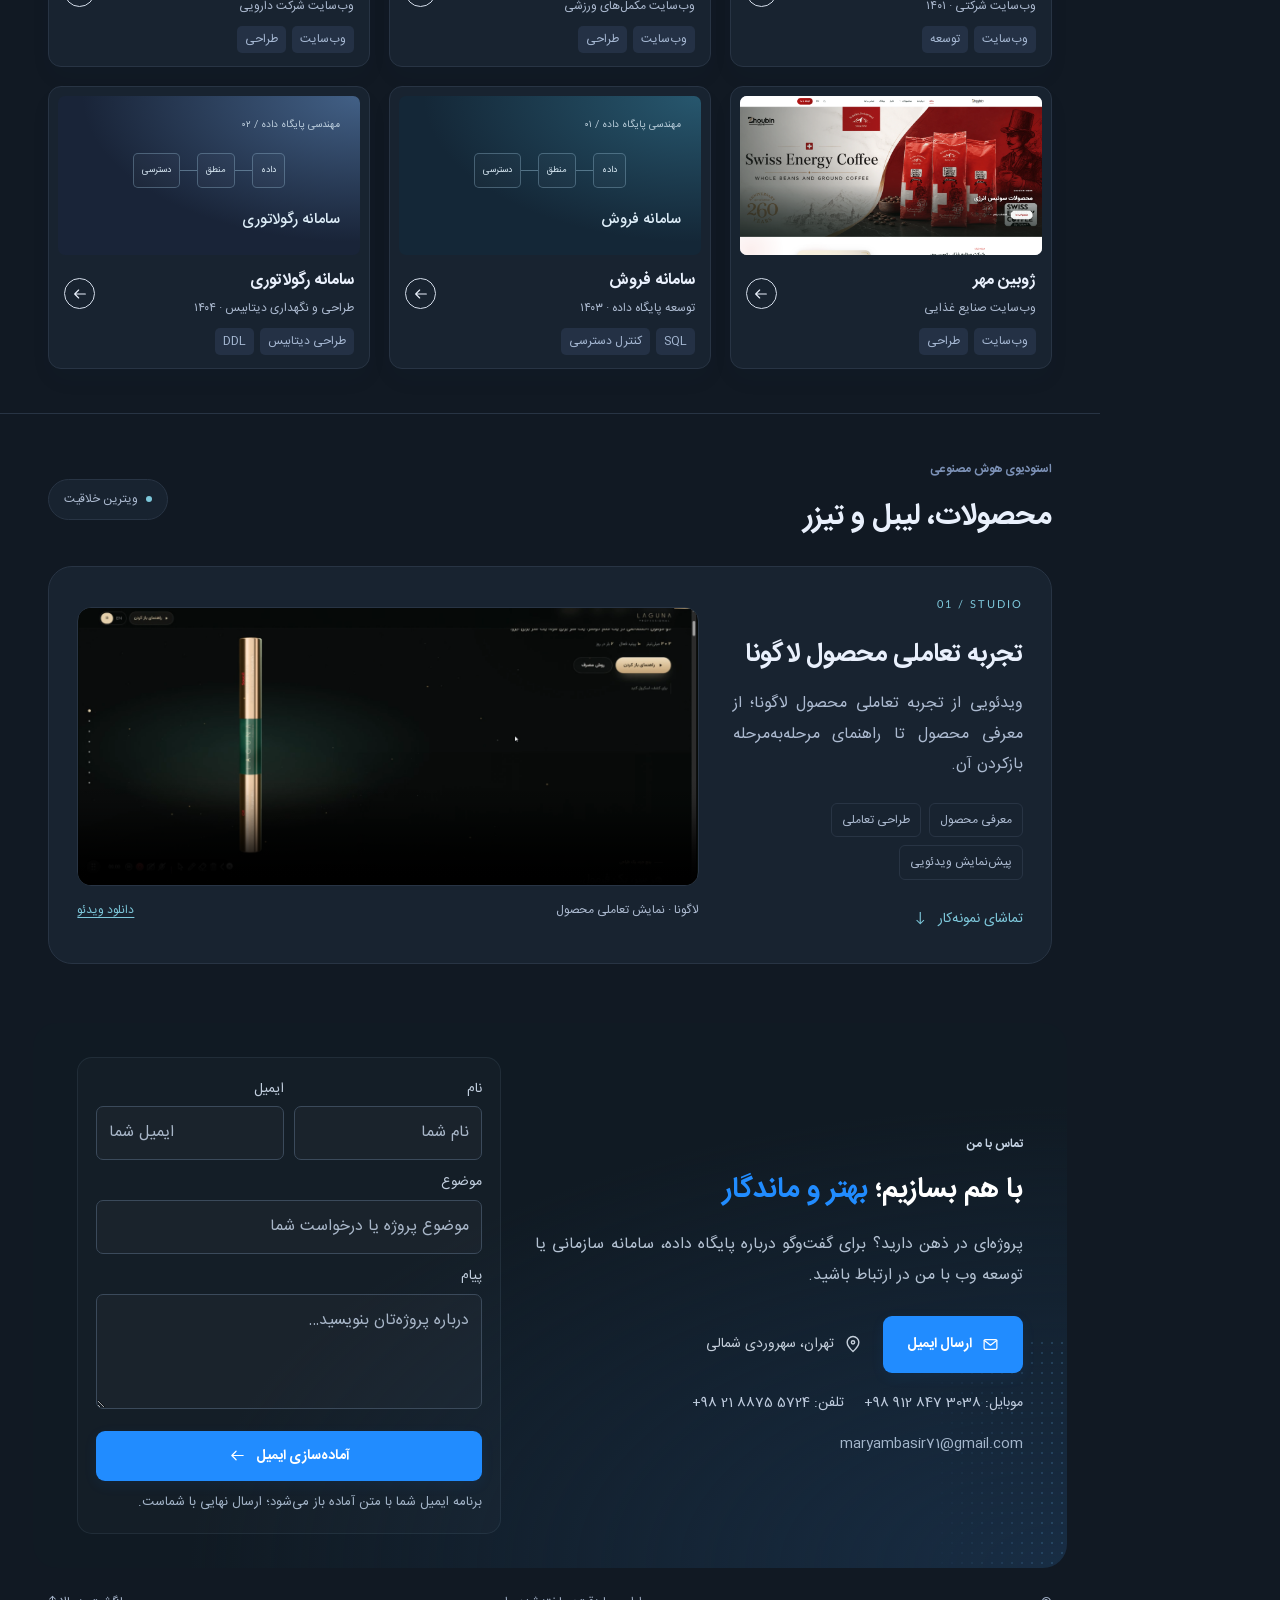
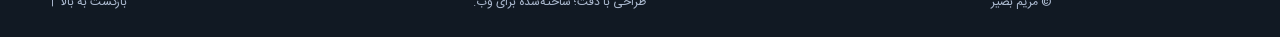
==== commit 4f9222f0: "1405/07/18" ====
--- a/index.html
+++ b/index.html
@@ -1,12 +1,12 @@
 <!DOCTYPE html>
-<html lang="en" data-theme="light">
+<html lang="en" data-theme="dark">
 
 <head>
   <meta charset="UTF-8">
   <meta name="viewport" content="width=device-width, initial-scale=1.0">
   <meta name="description"
     content="Maryam Basir Abyaneh, database developer in Tehran specializing in SQL Server, PL/SQL, database design, and business systems.">
-  <meta name="theme-color" content="#f8f9fc">
+  <meta name="theme-color" content="#111923">
   <title>Maryam Basir Abyaneh &mdash; Database Developer</title>
   <link rel="icon" href="assets/img/profile.png">
   <link rel="stylesheet" href="assets/css/fonts.css">
